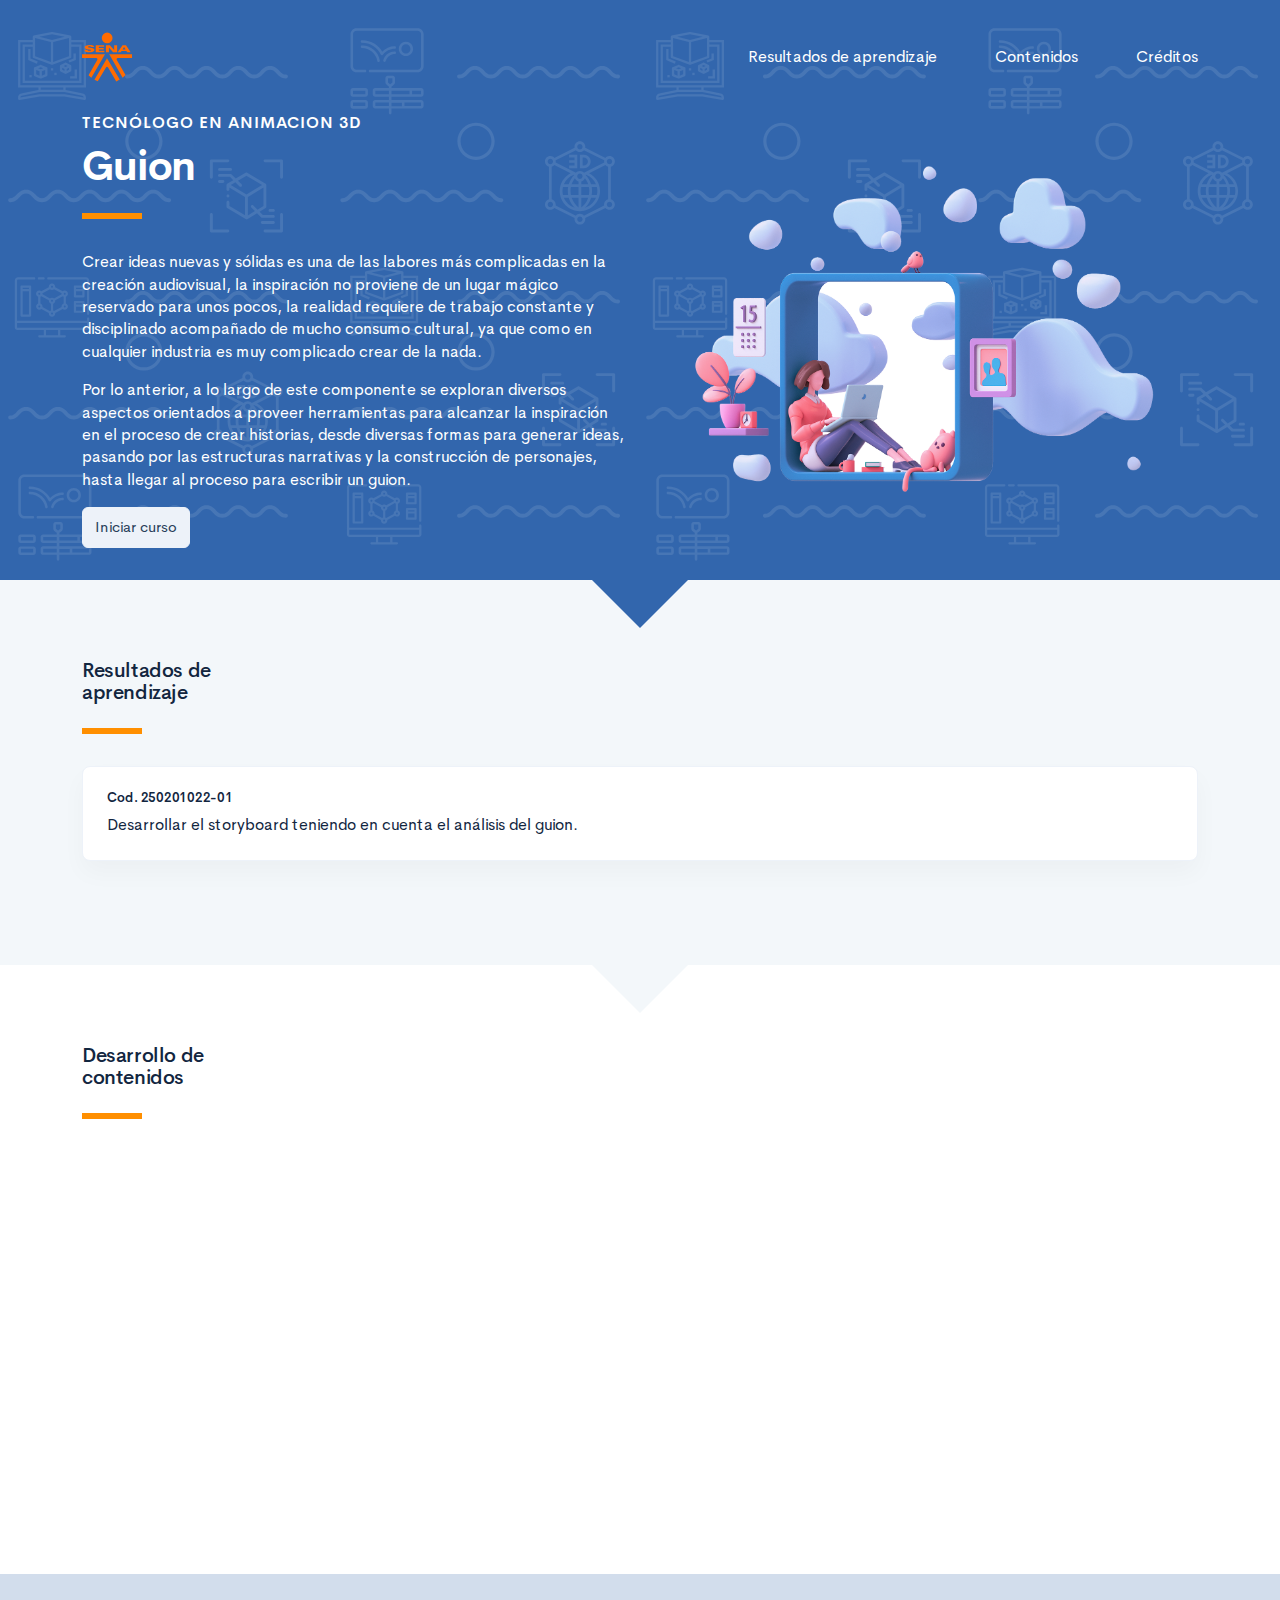
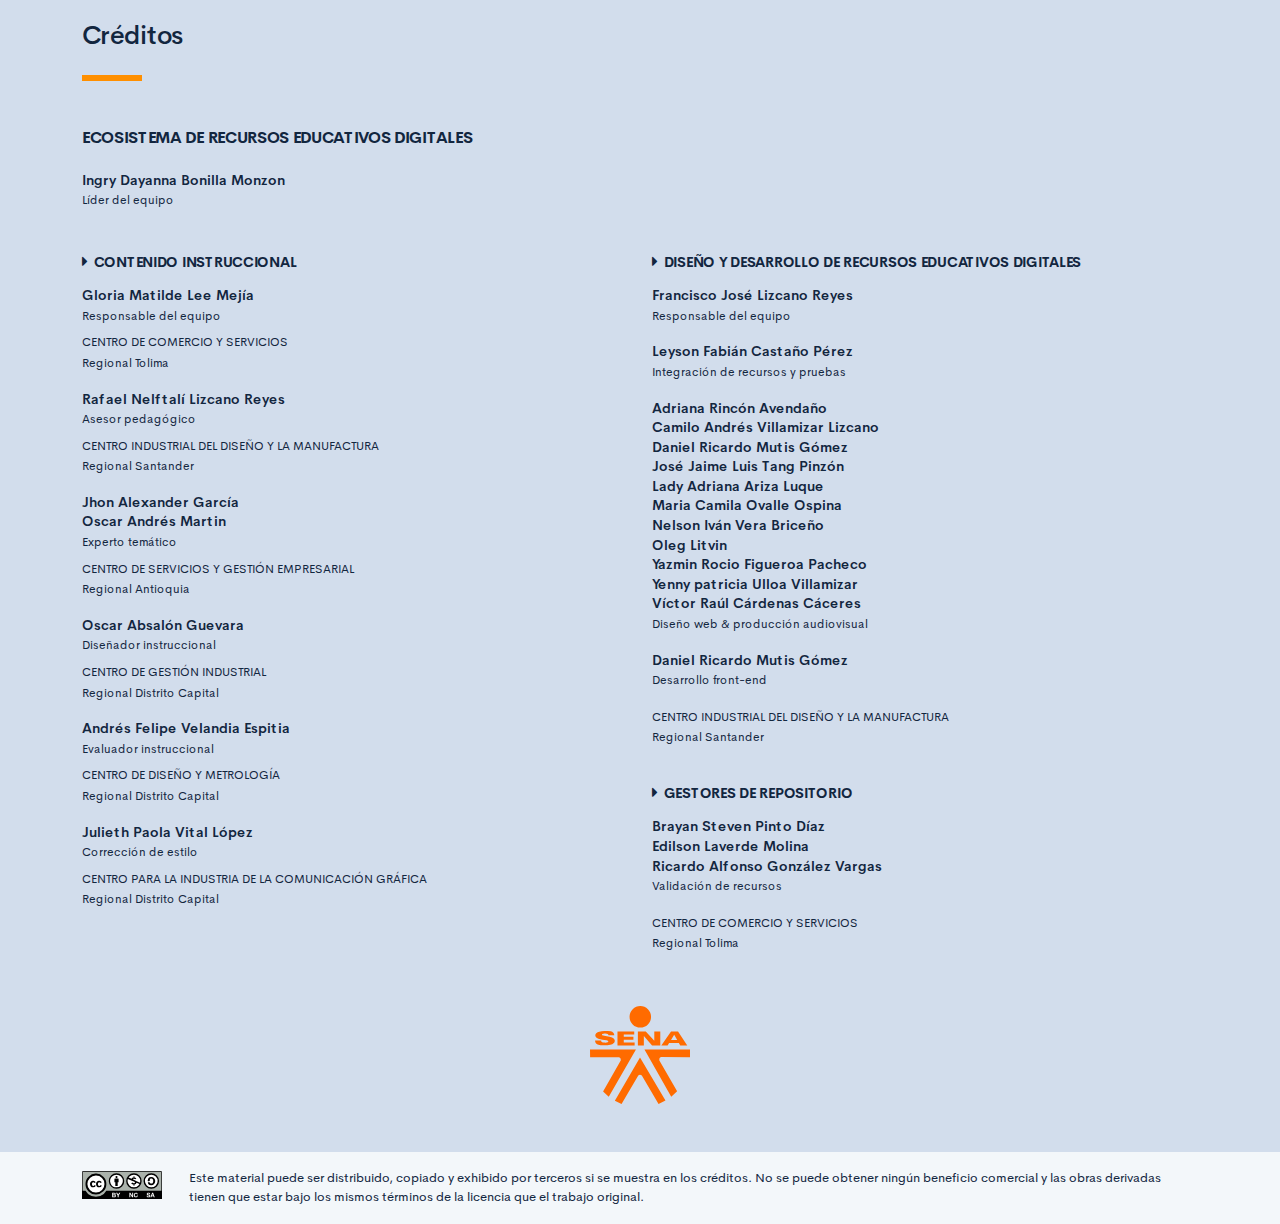
==== public/index.html @ d65a1744 "cargue inicial archivos" ====
<!DOCTYPE html>
<html lang="es">
    <head>
        <meta charset="UTF-8">
        <meta name="viewport" content="width=device-width, user-scalable=no, initial-scale=1.0, maximum-scale=1.0, minimum-scale=1.0">
        <title>Guion</title>
        <meta meta name="description" content="Equipo de Ecosistema de recursos educativos SENA encargado del desarrollo y rediseño de cursos virtuales de aprendizaje para el SENA.">
        <link rel="icon" type="image/svg+xml" href="assets/images/logos/senaLogo.svg">
        <link rel="stylesheet" href="assets/fonts/feather/feather.css">
        <link rel="stylesheet" href="assets/fonts/fontawesome/css/font-awesome.css">
        <link href="assets/css/fancybox.css" rel="stylesheet">
        <link href="assets/css/animate.css" rel="stylesheet">
        <link rel="stylesheet" href="assets/css/main.css">
    </head>
    <body class="theme-dark page-header-textura" id="page-home">
        <header class="curso-presentacion page-header" id="CursoPresentacion">
            <div class="page-textura">
                <div class="container">
                    <div class="curso-topbar justify-content-center justify-content-md-between"><a class="curso-topbar__logo"><svg xmlns="http://www.w3.org/2000/svg" width="168.273" height="164.177" viewBox="0 0 168.273 164.177">
                                <path id="SENA_LOGO" data-name="SENA LOGO" d="M85.349,1a18.09,18.09,0,1,0,18.09,18.09h0A18.1,18.1,0,0,0,85.349,1ZM25.617,42.983a33.722,33.722,0,0,0-9.386,1.024,11.156,11.156,0,0,0-5.12,2.56A5.346,5.346,0,0,0,10.086,52.2c.683,1.707,2.56,2.9,4.608,3.584,4.437,1.536,9.386,1.877,13.994,2.731a5.1,5.1,0,0,1,2.389,1.024,1.369,1.369,0,0,1-.683,2.048,9.146,9.146,0,0,1-5.291.683A8.354,8.354,0,0,1,20.5,61.244a1.962,1.962,0,0,1-.853-2.389H9.233A7.663,7.663,0,0,0,10.6,63.463a7.59,7.59,0,0,0,4.267,2.389A28.541,28.541,0,0,0,23.4,66.876,52.426,52.426,0,0,0,35,66.023a11.043,11.043,0,0,0,5.8-2.9,5.358,5.358,0,0,0-1.365-8.533,21.267,21.267,0,0,0-5.8-2.048c-3.072-.683-5.973-1.024-9.045-1.536a9.114,9.114,0,0,1-3.072-.853,1.226,1.226,0,0,1,0-2.219,9.369,9.369,0,0,1,4.437-.683,10.554,10.554,0,0,1,4.608.853A1.877,1.877,0,0,1,31.59,49.81h9.9a5.669,5.669,0,0,0-1.195-3.584A8.875,8.875,0,0,0,35.515,43.5c-3.584-.341-6.827-.512-9.9-.512Zm21.333.683V67.217H75.792V62.1H57.531V57.489H73.744V52.54H57.531V48.786H75.109v-5.12Zm47.615,0H81.253V67.217H91.322V51.346l13.824,15.872h13.824V43.666H108.9v15.7Zm42.495,0L120.676,67.217h10.581l2.56-4.267H150.2l2.389,4.267h11.776l-15.53-23.551ZM142.35,49.3l5.12,8.533h-10.41ZM.7,74.044l.171,12.8L49,86.673c2.389.512,3.925,2.048,3.413,5.8l-29.7,51.711,9.557,9.045L78.01,74.044Zm91.646,0L137.4,152.89l9.9-8.874L117.433,92.3c-.512-3.584.853-5.291,3.413-5.8l48.127.171V74.044ZM84.837,87.185,42.512,159.546l11.264,5.461,28.159-47.615a4.283,4.283,0,0,1,2.9-1.195,4.681,4.681,0,0,1,3.072,1.195l28.159,47.786,11.605-5.973Z" transform="translate(-0.7 -1)" fill="#FF6B00" />
                            </svg>
                        </a><a class="curso-topbar__menubar collapsed btn-menu-responsive d-none" data-toggle="collapse" href="#curso-topbar__nav" aria-expanded="false"><span></span><span></span><span></span></a>
                        <nav class="curso-topbar__nav collapse show d-none d-md-block" id="curso-topbar__nav">
                            <ul class="curso-topbar__list">
                                <li class="curso-topbar__item"><a class="curso-topbar__link" href="#ResultadosAprendizaje"><span class="text-white">Resultados de aprendizaje</span></a></li>
                                <li class="curso-topbar__item"><a class="curso-topbar__link" href="#IndiceTematico"><span class="text-white">Contenidos</span></a></li>
                                <li class="curso-topbar__item"><a class="curso-topbar__link" href="#Creditos"><span class="text-white">Créditos</span></a></li>
                            </ul>
                        </nav>
                    </div>
                    <!--include includes/page-home_header.pug                -->
                    <div class="curso-portada">
                        <div class="row align-items-center">
                            <div class="col-12 col-lg-6">
                                <h3 class="curso-subtitulo" id="curso-titulo-componente">Tecnólogo en animacion 3D </h3>
                                <h1 class="curso-titulo" id="curso-titulo-tema">Guion</h1>
                                <div class="brand-line-primary"></div>
                                <p class="curso-descripcion">Crear ideas nuevas y sólidas es una de las labores más complicadas en la creación audiovisual, la inspiración no proviene de un lugar mágico reservado para unos pocos, la realidad requiere de trabajo constante y disciplinado acompañado de mucho consumo cultural, ya que como en cualquier industria es muy complicado crear de la nada.</p>
                                <p class="curso-descripcion">Por lo anterior, a lo largo de este componente se exploran diversos aspectos orientados a proveer herramientas para alcanzar la inspiración en el proceso de crear historias, desde diversas formas para generar ideas, pasando por las estructuras narrativas y la construcción de personajes, hasta llegar al proceso para escribir un guion.</p><a class="curso-btn-iniciar btn btn-light" href="main.html"><span>Iniciar curso</span></a>
                            </div>
                            <div class="col-12 col-lg-6 text-center">
                                <div class="d-none d-lg-block"><img class="curso-imagen" src="assets/images/header/header_media.png" /></div>
                            </div>
                        </div>
                    </div>
                </div>
            </div>
        </header>
        <section class="curso-resultados section bg-base-light" id="ResultadosAprendizaje">
            <div class="container">
                <h2> Resultados de <br>aprendizaje</h2>
                <div class="brand-line-primary"></div>
                <div class="card resultado-item">
                    <div class="card-body">
                        <h5><strong>Cod. 250201022-01</strong></h5>
                        <p class="mb-0">Desarrollar el storyboard teniendo en cuenta el análisis del guion.</p>
                    </div>
                </div>
            </div>
        </section>
        <section class="curso-indice-tematico section" id="IndiceTematico">
            <div class="container">
                <h2>Desarrollo de <br>contenidos</h2>
                <div class="brand-line-primary"></div>
                <div class="row justify-content-center">
                    <div class="col-12 col-sm-10">
                        <div class="card wow flipInX" data-wow-delay=".4s">
                            <div class="card-body">
                                <ul class="list-group list-group-flush list my-n3 nav-temas">
                                    <li class="list-group-item nav-tema-item">
                                        <div class="row align-items-center">
                                            <div class="col-auto">
                                                <div class="avatar avatar-sm"><span class="nav-tema-item__icon avatar-title font-size-lg bg-secondary-soft rounded-circle text-primary font-weight-bold">1</span></div>
                                            </div>
                                            <div class="col ml-n2"><span class="nav-tema-item__titulo"> <a href="main.html#page/generacion_ideas/">Generación de ideas</a></span></div>
                                            <div class="col-auto"> <a class="btn btn-light nav-tema-item__btn" href="main.html#page/generacion_ideas/">Ver más</a></div>
                                        </div>
                                    </li>
                                    <li class="list-group-item nav-tema-item">
                                        <div class="row align-items-center">
                                            <div class="col-auto">
                                                <div class="avatar avatar-sm"><span class="nav-tema-item__icon avatar-title font-size-lg bg-secondary-soft rounded-circle text-primary font-weight-bold">2</span></div>
                                            </div>
                                            <div class="col ml-n2"><span class="nav-tema-item__titulo"> <a href="main.html#page/esquemas_narracion/">Esquemas de narración</a></span></div>
                                            <div class="col-auto"> <a class="btn btn-light nav-tema-item__btn" href="main.html#page/esquemas_narracion/">Ver más</a></div>
                                        </div>
                                    </li>
                                    <li class="list-group-item nav-tema-item">
                                        <div class="row align-items-center">
                                            <div class="col-auto">
                                                <div class="avatar avatar-sm"><span class="nav-tema-item__icon avatar-title font-size-lg bg-secondary-soft rounded-circle text-primary font-weight-bold">3</span></div>
                                            </div>
                                            <div class="col ml-n2"><span class="nav-tema-item__titulo"> <a href="main.html#page/creacion_personajes/">Creación y diseño de personajes</a></span></div>
                                            <div class="col-auto"> <a class="btn btn-light nav-tema-item__btn" href="main.html#page/creacion_personajes/">Ver más</a></div>
                                        </div>
                                    </li>
                                    <li class="list-group-item nav-tema-item">
                                        <div class="row align-items-center">
                                            <div class="col-auto">
                                                <div class="avatar avatar-sm"><span class="nav-tema-item__icon avatar-title font-size-lg bg-secondary-soft rounded-circle text-primary font-weight-bold">4</span></div>
                                            </div>
                                            <div class="col ml-n2"><span class="nav-tema-item__titulo"> <a href="main.html#page/guion/">Guion</a></span></div>
                                            <div class="col-auto"> <a class="btn btn-light nav-tema-item__btn" href="main.html#page/guion/">Ver más</a></div>
                                        </div>
                                    </li>
                                </ul>
                            </div>
                        </div>
                    </div>
                </div>
            </div>
        </section>
        <footer class="footer" id="Creditos">
            <div class="container">
                <h1>Créditos </h1>
                <div class="brand-line-primary"></div>
                <div class="row">
                    <div class="col-12 col-md-5">
                        <h3 class="footer-subtitulo mb-4">ECOSISTEMA DE RECURSOS EDUCATIVOS DIGITALES </h3>
                        <p class="footer-texto mb-2"><strong>Ingry Dayanna Bonilla Monzon </strong><br /> <span class="text-small">Líder del equipo</span></p>
                    </div>
                </div>
                <div class="row mt-5">
                    <div class="col-12 col-md-6">
                        <h4 class="footer-subtitulo-2 mt-0">
                            <div class="fa fa-caret-right mr-2"></div>Contenido Instruccional
                        </h4>
                        <p class="footer-texto mb-2"><strong>Gloria Matilde Lee Mejía </strong><br /> <span class="text-small">Responsable del equipo</span></p>
                        <p class="footer-texto"><span class="text-small text-uppercase">Centro de Comercio y Servicios</span><br /><span class="text-small">Regional Tolima</span></p>
                        <p class="footer-texto mb-2"><strong>Rafael Nelftalí Lizcano Reyes</strong><br /> <span class="text-small">Asesor pedagógico<br /></span></p>
                        <p class="footer-texto"><span class="text-small text-uppercase">CENTRO INDUSTRIAL DEL DISEÑO Y LA MANUFACTURA </span><br /><span class="text-small">Regional Santander </span></p>
                        <p class="footer-texto mb-2"><strong>Jhon Alexander García</strong><br />
                            <strong>Oscar Andrés Martin</strong><br /><span class="text-small">Experto temático<br /></span></p>
                        <p class="footer-texto"><span class="text-small text-uppercase">Centro de Servicios y Gestión Empresarial </span><br /><span class="text-small">Regional Antioquia</span></p>
                        <p class="footer-texto mb-2"><strong>Oscar Absalón Guevara</strong><br /> <span class="text-small">Diseñador instruccional<br /></span></p>
                        <p class="footer-texto"><span class="text-small text-uppercase">Centro de Gestión Industrial</span><br /><span class="text-small">Regional Distrito Capital</span></p>
                        <p class="footer-texto mb-2"><strong>Andrés Felipe Velandia Espitia</strong><br /> <span class="text-small">Evaluador instruccional<br /></span></p>
                        <p class="footer-texto"><span class="text-small text-uppercase">Centro de Diseño y Metrología</span><br /><span class="text-small">Regional Distrito Capital</span></p>
                        <p class="footer-texto mb-2"><strong>Julieth Paola Vital López</strong><br /> <span class="text-small">Corrección de estilo<br /></span></p>
                        <p class="footer-texto"><span class="text-small text-uppercase">Centro para la Industria de la Comunicación Gráfica</span><br /><span class="text-small">Regional Distrito Capital </span></p>
                    </div>
                    <div class="col-12 col-md-6">
                        <h4 class="footer-subtitulo-2 mt-0">
                            <div class="fa fa-caret-right mr-2"></div>Diseño y desarrollo de recursos educativos digitales
                        </h4>
                        <p class="footer-texto"><strong>Francisco José Lizcano Reyes </strong><br /> <span class="text-small">Responsable del equipo<br /></span></p>
                        <p class="footer-texto"><strong>Leyson Fabián Castaño Pérez</strong><br /> <span class="text-small">Integración de recursos y pruebas<br /></span></p>
                        <p class="footer-texto"> <strong>Adriana Rincón Avendaño</strong><br />
                            <strong>Camilo Andrés Villamizar Lizcano</strong><br />
                            <strong>Daniel Ricardo Mutis Gómez</strong><br>
                            <strong>José Jaime Luis Tang Pinzón</strong><br />
                            <strong>Lady Adriana Ariza Luque</strong><br />
                            <strong>Maria Camila Ovalle Ospina</strong><br />
                            <strong>Nelson Iván Vera Briceño</strong><br />
                            <strong>Oleg Litvin</strong><br />
                            <strong>Yazmin Rocio Figueroa Pacheco</strong><br />
                            <strong>Yenny patricia Ulloa Villamizar</strong><br />
                            <strong>Víctor Raúl Cárdenas Cáceres</strong><br /> <span class="text-small">Diseño web & producción audiovisual<br /></span></p>
                        <p class="footer-texto"><strong>Daniel Ricardo Mutis Gómez</strong><br /> <span class="text-small">Desarrollo front-end<br /></span></p>
                        <p class="footer-texto"><span class="text-small text-uppercase">CENTRO INDUSTRIAL DEL DISEÑO Y LA MANUFACTURA </span><br /><span class="text-small">Regional Santander</span></p>
                        <h4 class="footer-subtitulo-2 mt-5">
                            <div class="fa fa-caret-right mr-2"></div>Gestores de repositorio
                        </h4>
                        <p class="footer-texto"><strong>Brayan Steven Pinto Díaz</strong><br />
                            <strong>Edilson Laverde Molina</strong><br />
                            <strong>Ricardo Alfonso González Vargas</strong><br /> <span class="text-small">Validación de recursos<br /></span></p>
                        <p class="footer-texto"><span class="text-small text-uppercase">Centro de comercio y servicios </span><br /><span class="text-small">Regional Tolima</span></p>
                    </div>
                </div>
                <div class="row justify-content-center align-items-center mt-5"><img src="assets/images/logos/senaLogo.svg" style="max-width:100px" /></div>
            </div>
        </footer>
        <section id="cc">
            <div class="container">
                <div class="d-flex flex-column flex-sm-row"><span class="pr-3"><i class="icon cc"></i></span><span>Este material puede ser distribuido, copiado y exhibido por terceros si se muestra en los créditos. No se puede obtener ningún beneficio comercial y las obras derivadas tienen que estar bajo los mismos términos de la licencia que el trabajo original.</span></div>
            </div>
        </section>
        <script src="assets/js/vendor.js"></script>
        <script src="assets/js/global.js"> </script>
        <script src="assets/js/pages.js"></script>
    </body>
</html>
---- public/assets/fonts/feather/feather.css ----
@font-face {
  font-family: 'Feather';
  src:
    url('fonts/Feather.ttf?sdxovp') format('truetype'),
    url('fonts/Feather.woff?sdxovp') format('woff'),
    url('fonts/Feather.svg?sdxovp#Feather') format('svg');
  font-weight: normal;
  font-style: normal;
}

.fe {
  /* use !important to prevent issues with browser extensions that change fonts */
  font-family: 'Feather' !important;
  speak: none;
  font-style: normal;
  font-weight: normal;
  font-variant: normal;
  text-transform: none;
  line-height: 1;

  /* Better Font Rendering =========== */
  -webkit-font-smoothing: antialiased;
  -moz-osx-font-smoothing: grayscale;
}

.fe-activity:before {
  content: "\e900";
}
.fe-airplay:before {
  content: "\e901";
}
.fe-alert-circle:before {
  content: "\e902";
}
.fe-alert-octagon:before {
  content: "\e903";
}
.fe-alert-triangle:before {
  content: "\e904";
}
.fe-align-center:before {
  content: "\e905";
}
.fe-align-justify:before {
  content: "\e906";
}
.fe-align-left:before {
  content: "\e907";
}
.fe-align-right:before {
  content: "\e908";
}
.fe-anchor:before {
  content: "\e909";
}
.fe-aperture:before {
  content: "\e90a";
}
.fe-archive:before {
  content: "\e90b";
}
.fe-arrow-down:before {
  content: "\e90c";
}
.fe-arrow-down-circle:before {
  content: "\e90d";
}
.fe-arrow-down-left:before {
  content: "\e90e";
}
.fe-arrow-down-right:before {
  content: "\e90f";
}
.fe-arrow-left:before {
  content: "\e910";
}
.fe-arrow-left-circle:before {
  content: "\e911";
}
.fe-arrow-right:before {
  content: "\e912";
}
.fe-arrow-right-circle:before {
  content: "\e913";
}
.fe-arrow-up:before {
  content: "\e914";
}
.fe-arrow-up-circle:before {
  content: "\e915";
}
.fe-arrow-up-left:before {
  content: "\e916";
}
.fe-arrow-up-right:before {
  content: "\e917";
}
.fe-at-sign:before {
  content: "\e918";
}
.fe-award:before {
  content: "\e919";
}
.fe-bar-chart:before {
  content: "\e91a";
}
.fe-bar-chart-2:before {
  content: "\e91b";
}
.fe-battery:before {
  content: "\e91c";
}
.fe-battery-charging:before {
  content: "\e91d";
}
.fe-bell:before {
  content: "\e91e";
}
.fe-bell-off:before {
  content: "\e91f";
}
.fe-bluetooth:before {
  content: "\e920";
}
.fe-bold:before {
  content: "\e921";
}
.fe-book:before {
  content: "\e922";
}
.fe-book-open:before {
  content: "\e923";
}
.fe-bookmark:before {
  content: "\e924";
}
.fe-box:before {
  content: "\e925";
}
.fe-briefcase:before {
  content: "\e926";
}
.fe-calendar:before {
  content: "\e927";
}
.fe-camera:before {
  content: "\e928";
}
.fe-camera-off:before {
  content: "\e929";
}
.fe-cast:before {
  content: "\e92a";
}
.fe-check:before {
  content: "\e92b";
}
.fe-check-circle:before {
  content: "\e92c";
}
.fe-check-square:before {
  content: "\e92d";
}
.fe-chevron-down:before {
  content: "\e92e";
}
.fe-chevron-left:before {
  content: "\e92f";
}
.fe-chevron-right:before {
  content: "\e930";
}
.fe-chevron-up:before {
  content: "\e931";
}
.fe-chevrons-down:before {
  content: "\e932";
}
.fe-chevrons-left:before {
  content: "\e933";
}
.fe-chevrons-right:before {
  content: "\e934";
}
.fe-chevrons-up:before {
  content: "\e935";
}
.fe-chrome:before {
  content: "\e936";
}
.fe-circle:before {
  content: "\e937";
}
.fe-clipboard:before {
  content: "\e938";
}
.fe-clock:before {
  content: "\e939";
}
.fe-cloud:before {
  content: "\e93a";
}
.fe-cloud-drizzle:before {
  content: "\e93b";
}
.fe-cloud-lightning:before {
  content: "\e93c";
}
.fe-cloud-off:before {
  content: "\e93d";
}
.fe-cloud-rain:before {
  content: "\e93e";
}
.fe-cloud-snow:before {
  content: "\e93f";
}
.fe-code:before {
  content: "\e940";
}
.fe-codepen:before {
  content: "\e941";
}
.fe-command:before {
  content: "\e942";
}
.fe-compass:before {
  content: "\e943";
}
.fe-copy:before {
  content: "\e944";
}
.fe-corner-down-left:before {
  content: "\e945";
}
.fe-corner-down-right:before {
  content: "\e946";
}
.fe-corner-left-down:before {
  content: "\e947";
}
.fe-corner-left-up:before {
  content: "\e948";
}
.fe-corner-right-down:before {
  content: "\e949";
}
.fe-corner-right-up:before {
  content: "\e94a";
}
.fe-corner-up-left:before {
  content: "\e94b";
}
.fe-corner-up-right:before {
  content: "\e94c";
}
.fe-cpu:before {
  content: "\e94d";
}
.fe-credit-card:before {
  content: "\e94e";
}
.fe-crop:before {
  content: "\e94f";
}
.fe-crosshair:before {
  content: "\e950";
}
.fe-database:before {
  content: "\e951";
}
.fe-delete:before {
  content: "\e952";
}
.fe-disc:before {
  content: "\e953";
}
.fe-dollar-sign:before {
  content: "\e954";
}
.fe-download:before {
  content: "\e955";
}
.fe-download-cloud:before {
  content: "\e956";
}
.fe-droplet:before {
  content: "\e957";
}
.fe-edit:before {
  content: "\e958";
}
.fe-edit-2:before {
  content: "\e959";
}
.fe-edit-3:before {
  content: "\e95a";
}
.fe-external-link:before {
  content: "\e95b";
}
.fe-eye:before {
  content: "\e95c";
}
.fe-eye-off:before {
  content: "\e95d";
}
.fe-facebook:before {
  content: "\e95e";
}
.fe-fast-forward:before {
  content: "\e95f";
}
.fe-feather:before {
  content: "\e960";
}
.fe-file:before {
  content: "\e961";
}
.fe-file-minus:before {
  content: "\e962";
}
.fe-file-plus:before {
  content: "\e963";
}
.fe-file-text:before {
  content: "\e964";
}
.fe-film:before {
  content: "\e965";
}
.fe-filter:before {
  content: "\e966";
}
.fe-flag:before {
  content: "\e967";
}
.fe-folder:before {
  content: "\e968";
}
.fe-folder-minus:before {
  content: "\e969";
}
.fe-folder-plus:before {
  content: "\e96a";
}
.fe-gift:before {
  content: "\e96b";
}
.fe-git-branch:before {
  content: "\e96c";
}
.fe-git-commit:before {
  content: "\e96d";
}
.fe-git-merge:before {
  content: "\e96e";
}
.fe-git-pull-request:before {
  content: "\e96f";
}
.fe-github:before {
  content: "\e970";
}
.fe-gitlab:before {
  content: "\e971";
}
.fe-globe:before {
  content: "\e972";
}
.fe-grid:before {
  content: "\e973";
}
.fe-hard-drive:before {
  content: "\e974";
}
.fe-hash:before {
  content: "\e975";
}
.fe-headphones:before {
  content: "\e976";
}
.fe-heart:before {
  content: "\e977";
}
.fe-help-circle:before {
  content: "\e978";
}
.fe-home:before {
  content: "\e979";
}
.fe-image:before {
  content: "\e97a";
}
.fe-inbox:before {
  content: "\e97b";
}
.fe-info:before {
  content: "\e97c";
}
.fe-instagram:before {
  content: "\e97d";
}
.fe-italic:before {
  content: "\e97e";
}
.fe-layers:before {
  content: "\e97f";
}
.fe-layout:before {
  content: "\e980";
}
.fe-life-buoy:before {
  content: "\e981";
}
.fe-link:before {
  content: "\e982";
}
.fe-link-2:before {
  content: "\e983";
}
.fe-linkedin:before {
  content: "\e984";
}
.fe-list:before {
  content: "\e985";
}
.fe-loader:before {
  content: "\e986";
}
.fe-lock:before {
  content: "\e987";
}
.fe-log-in:before {
  content: "\e988";
}
.fe-log-out:before {
  content: "\e989";
}
.fe-mail:before {
  content: "\e98a";
}
.fe-map:before {
  content: "\e98b";
}
.fe-map-pin:before {
  content: "\e98c";
}
.fe-maximize:before {
  content: "\e98d";
}
.fe-maximize-2:before {
  content: "\e98e";
}
.fe-menu:before {
  content: "\e98f";
}
.fe-message-circle:before {
  content: "\e990";
}
.fe-message-square:before {
  content: "\e991";
}
.fe-mic:before {
  content: "\e992";
}
.fe-mic-off:before {
  content: "\e993";
}
.fe-minimize:before {
  content: "\e994";
}
.fe-minimize-2:before {
  content: "\e995";
}
.fe-minus:before {
  content: "\e996";
}
.fe-minus-circle:before {
  content: "\e997";
}
.fe-minus-square:before {
  content: "\e998";
}
.fe-monitor:before {
  content: "\e999";
}
.fe-moon:before {
  content: "\e99a";
}
.fe-more-horizontal:before {
  content: "\e99b";
}
.fe-more-vertical:before {
  content: "\e99c";
}
.fe-move:before {
  content: "\e99d";
}
.fe-music:before {
  content: "\e99e";
}
.fe-navigation:before {
  content: "\e99f";
}
.fe-navigation-2:before {
  content: "\e9a0";
}
.fe-octagon:before {
  content: "\e9a1";
}
.fe-package:before {
  content: "\e9a2";
}
.fe-paperclip:before {
  content: "\e9a3";
}
.fe-pause:before {
  content: "\e9a4";
}
.fe-pause-circle:before {
  content: "\e9a5";
}
.fe-percent:before {
  content: "\e9a6";
}
.fe-phone:before {
  content: "\e9a7";
}
.fe-phone-call:before {
  content: "\e9a8";
}
.fe-phone-forwarded:before {
  content: "\e9a9";
}
.fe-phone-incoming:before {
  content: "\e9aa";
}
.fe-phone-missed:before {
  content: "\e9ab";
}
.fe-phone-off:before {
  content: "\e9ac";
}
.fe-phone-outgoing:before {
  content: "\e9ad";
}
.fe-pie-chart:before {
  content: "\e9ae";
}
.fe-play:before {
  content: "\e9af";
}
.fe-play-circle:before {
  content: "\e9b0";
}
.fe-plus:before {
  content: "\e9b1";
}
.fe-plus-circle:before {
  content: "\e9b2";
}
.fe-plus-square:before {
  content: "\e9b3";
}
.fe-pocket:before {
  content: "\e9b4";
}
.fe-power:before {
  content: "\e9b5";
}
.fe-printer:before {
  content: "\e9b6";
}
.fe-radio:before {
  content: "\e9b7";
}
.fe-refresh-ccw:before {
  content: "\e9b8";
}
.fe-refresh-cw:before {
  content: "\e9b9";
}
.fe-repeat:before {
  content: "\e9ba";
}
.fe-rewind:before {
  content: "\e9bb";
}
.fe-rotate-ccw:before {
  content: "\e9bc";
}
.fe-rotate-cw:before {
  content: "\e9bd";
}
.fe-rss:before {
  content: "\e9be";
}
.fe-save:before {
  content: "\e9bf";
}
.fe-scissors:before {
  content: "\e9c0";
}
.fe-search:before {
  content: "\e9c1";
}
.fe-send:before {
  content: "\e9c2";
}
.fe-server:before {
  content: "\e9c3";
}
.fe-settings:before {
  content: "\e9c4";
}
.fe-share:before {
  content: "\e9c5";
}
.fe-share-2:before {
  content: "\e9c6";
}
.fe-shield:before {
  content: "\e9c7";
}
.fe-shield-off:before {
  content: "\e9c8";
}
.fe-shopping-bag:before {
  content: "\e9c9";
}
.fe-shopping-cart:before {
  content: "\e9ca";
}
.fe-shuffle:before {
  content: "\e9cb";
}
.fe-sidebar:before {
  content: "\e9cc";
}
.fe-skip-back:before {
  content: "\e9cd";
}
.fe-skip-forward:before {
  content: "\e9ce";
}
.fe-slack:before {
  content: "\e9cf";
}
.fe-slash:before {
  content: "\e9d0";
}
.fe-sliders:before {
  content: "\e9d1";
}
.fe-smartphone:before {
  content: "\e9d2";
}
.fe-speaker:before {
  content: "\e9d3";
}
.fe-square:before {
  content: "\e9d4";
}
.fe-star:before {
  content: "\e9d5";
}
.fe-stop-circle:before {
  content: "\e9d6";
}
.fe-sun:before {
  content: "\e9d7";
}
.fe-sunrise:before {
  content: "\e9d8";
}
.fe-sunset:before {
  content: "\e9d9";
}
.fe-tablet:before {
  content: "\e9da";
}
.fe-tag:before {
  content: "\e9db";
}
.fe-target:before {
  content: "\e9dc";
}
.fe-terminal:before {
  content: "\e9dd";
}
.fe-thermometer:before {
  content: "\e9de";
}
.fe-thumbs-down:before {
  content: "\e9df";
}
.fe-thumbs-up:before {
  content: "\e9e0";
}
.fe-toggle-left:before {
  content: "\e9e1";
}
.fe-toggle-right:before {
  content: "\e9e2";
}
.fe-trash:before {
  content: "\e9e3";
}
.fe-trash-2:before {
  content: "\e9e4";
}
.fe-trending-down:before {
  content: "\e9e5";
}
.fe-trending-up:before {
  content: "\e9e6";
}
.fe-triangle:before {
  content: "\e9e7";
}
.fe-truck:before {
  content: "\e9e8";
}
.fe-tv:before {
  content: "\e9e9";
}
.fe-twitter:before {
  content: "\e9ea";
}
.fe-type:before {
  content: "\e9eb";
}
.fe-umbrella:before {
  content: "\e9ec";
}
.fe-underline:before {
  content: "\e9ed";
}
.fe-unlock:before {
  content: "\e9ee";
}
.fe-upload:before {
  content: "\e9ef";
}
.fe-upload-cloud:before {
  content: "\e9f0";
}
.fe-user:before {
  content: "\e9f1";
}
.fe-user-check:before {
  content: "\e9f2";
}
.fe-user-minus:before {
  content: "\e9f3";
}
.fe-user-plus:before {
  content: "\e9f4";
}
.fe-user-x:before {
  content: "\e9f5";
}
.fe-users:before {
  content: "\e9f6";
}
.fe-video:before {
  content: "\e9f7";
}
.fe-video-off:before {
  content: "\e9f8";
}
.fe-voicemail:before {
  content: "\e9f9";
}
.fe-volume:before {
  content: "\e9fa";
}
.fe-volume-1:before {
  content: "\e9fb";
}
.fe-volume-2:before {
  content: "\e9fc";
}
.fe-volume-x:before {
  content: "\e9fd";
}
.fe-watch:before {
  content: "\e9fe";
}
.fe-wifi:before {
  content: "\e9ff";
}
.fe-wifi-off:before {
  content: "\ea00";
}
.fe-wind:before {
  content: "\ea01";
}
.fe-x:before {
  content: "\ea02";
}
.fe-x-circle:before {
  content: "\ea03";
}
.fe-x-square:before {
  content: "\ea04";
}
.fe-youtube:before {
  content: "\ea05";
}
.fe-zap:before {
  content: "\ea06";
}
.fe-zap-off:before {
  content: "\ea07";
}
.fe-zoom-in:before {
  content: "\ea08";
}
.fe-zoom-out:before {
  content: "\ea09";
}
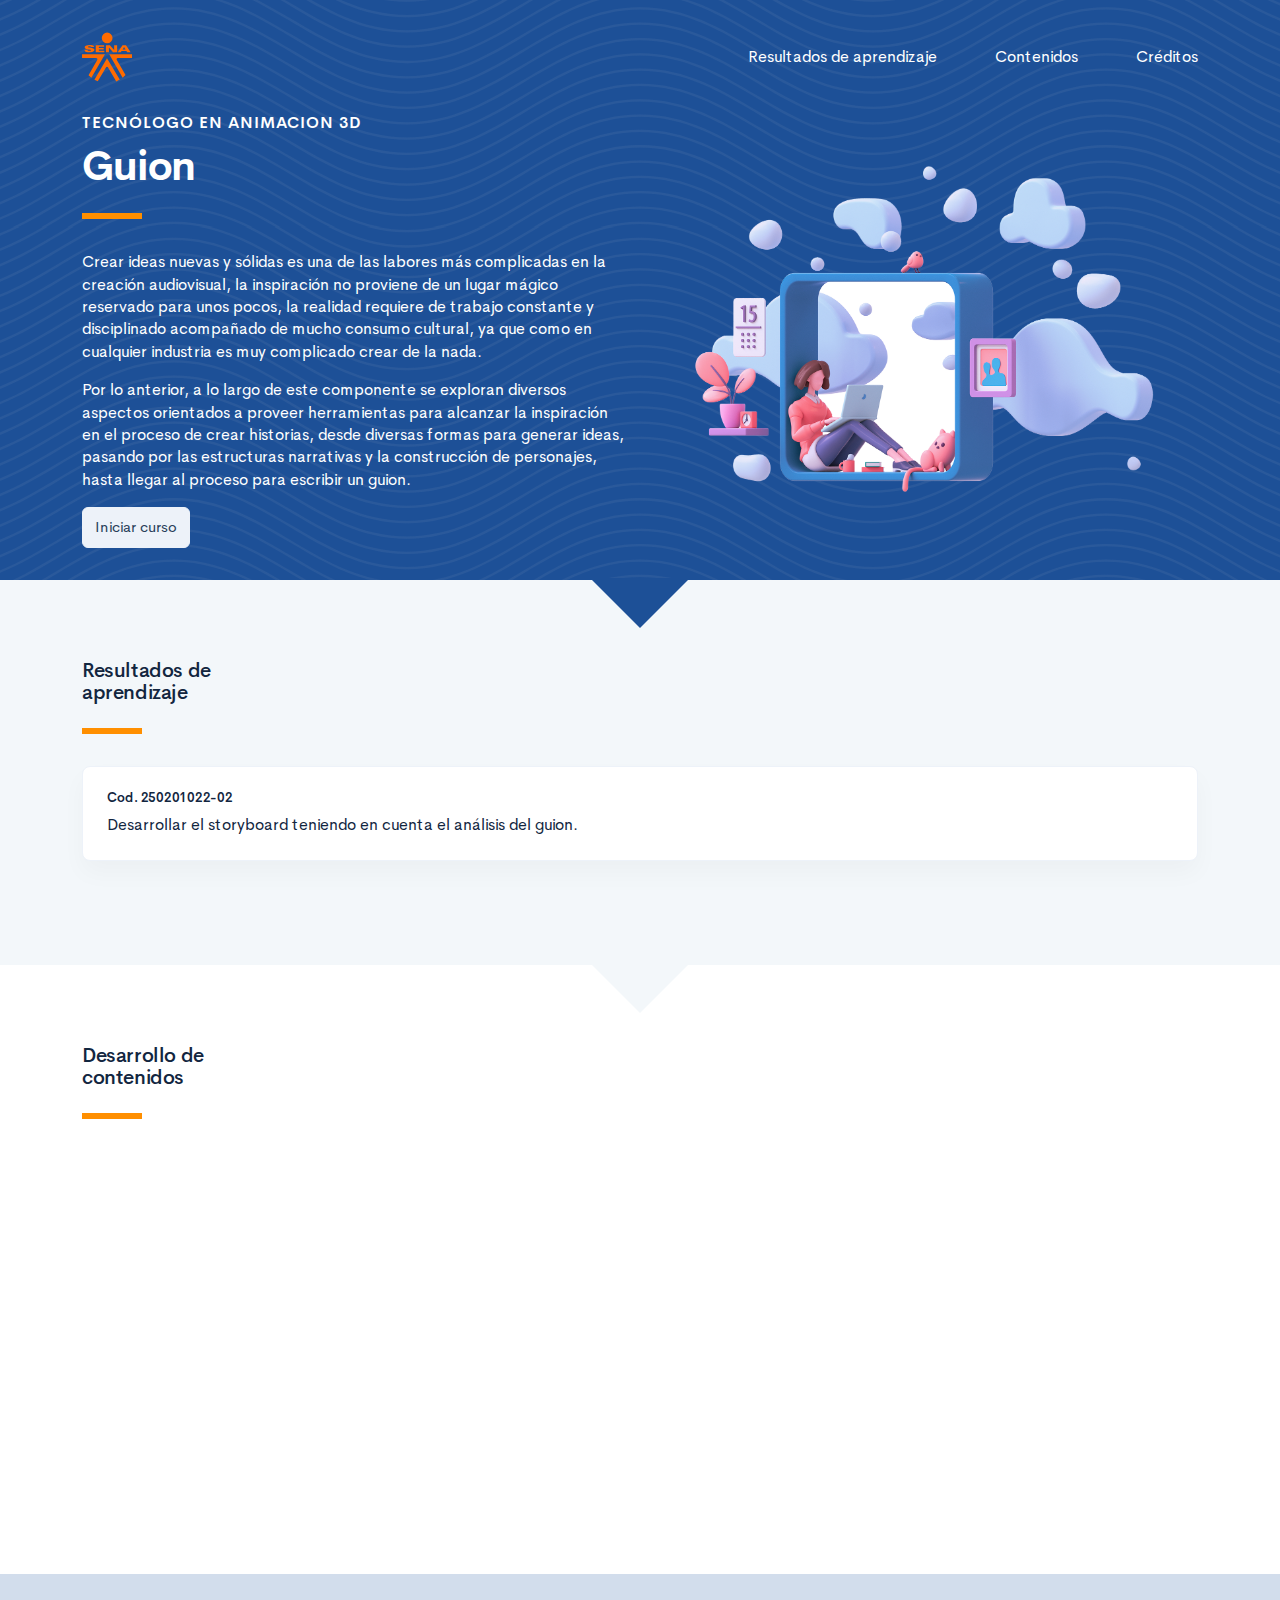
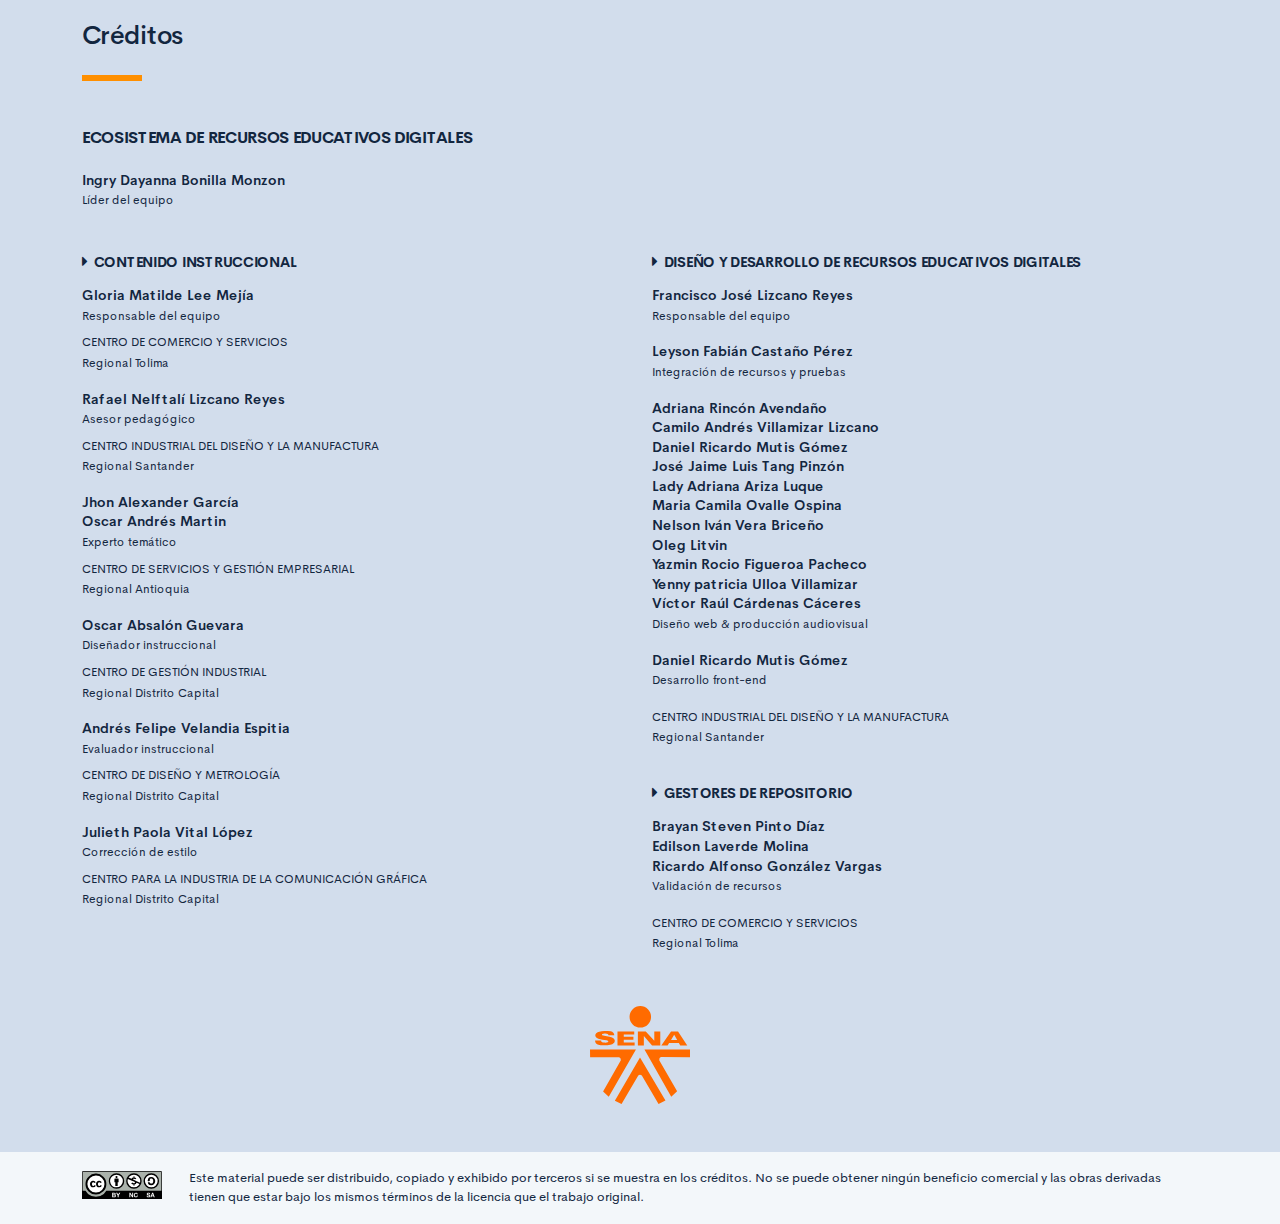
==== commit 6e16de84: "Actualización contenidos" ====
--- a/public/index.html
+++ b/public/index.html
@@ -52,7 +52,7 @@
                 <div class="brand-line-primary"></div>
                 <div class="card resultado-item">
                     <div class="card-body">
-                        <h5><strong>Cod. 250201022-01</strong></h5>
+                        <h5><strong>Cod. 250201022-02</strong></h5>
                         <p class="mb-0">Desarrollar el storyboard teniendo en cuenta el análisis del guion.</p>
                     </div>
                 </div>
--- a/public/assets/css/main.css
+++ b/public/assets/css/main.css
@@ -3,6 +3,6 @@
  * Copyright 2011-2019 The Bootstrap Authors
  * Copyright 2011-2019 Twitter, Inc.
  * Licensed under MIT (https://github.com/twbs/bootstrap/blob/master/LICENSE)
- */:root{--blue: #2C7BE5;--indigo: #727cf5;--purple: #6b5eae;--pink: #ff679b;--red: #E63757;--orange: #fd7e14;--yellow: #F6C343;--green: #00D97E;--teal: #02a8b5;--cyan: #39afd1;--white: #fff;--gray: #95AAC9;--gray-dark: #3B506C;--primary: #12263F;--secondary: #6E84A3;--success: #00A99A;--info: #39afd1;--warning: #ff8f00;--danger: #E63757;--light: #EDF2F9;--dark: #000;--white: #fff;--breakpoint-xs: 0;--breakpoint-sm: 576px;--breakpoint-md: 768px;--breakpoint-lg: 992px;--breakpoint-xl: 1200px;--font-family-sans-serif: "Cerebri Sans", sans-serif;--font-family-monospace: "Courier New", monospace}*,*::before,*::after{box-sizing:border-box}html{font-family:sans-serif;line-height:1.15;-webkit-text-size-adjust:100%;-webkit-tap-highlight-color:rgba(0,0,0,0)}article,aside,figcaption,figure,footer,header,hgroup,main,nav,section{display:block}body{margin:0;font-family:"Cerebri Sans",sans-serif;font-size:.9375rem;font-weight:400;line-height:1.5;color:#12263F;text-align:left;background-color:#F3F7FA}[tabindex="-1"]:focus:not(:focus-visible){outline:0 !important}hr{box-sizing:content-box;height:0;overflow:visible}h1,h2,h3,h4,h5,h6{margin-top:0;margin-bottom:1.125rem}p{margin-top:0;margin-bottom:1rem}abbr[title],abbr[data-original-title]{text-decoration:underline;text-decoration:underline dotted;cursor:help;border-bottom:0;text-decoration-skip-ink:none}address{margin-bottom:1rem;font-style:normal;line-height:inherit}ol,ul,dl{margin-top:0;margin-bottom:1rem}ol ol,ul ul,ol ul,ul ol{margin-bottom:0}dt{font-weight:600}dd{margin-bottom:.5rem;margin-left:0}blockquote{margin:0 0 1rem}b,strong{font-weight:bolder}small{font-size:80%}sub,sup{position:relative;font-size:75%;line-height:0;vertical-align:baseline}sub{bottom:-.25em}sup{top:-.5em}a{color:#2C7BE5;text-decoration:none;background-color:transparent}a:hover{color:#104082;text-decoration:none}a:not([href]){color:inherit;text-decoration:none}a:not([href]):hover{color:inherit;text-decoration:none}pre,code,kbd,samp{font-family:"Courier New",monospace;font-size:1em}pre{margin-top:0;margin-bottom:1rem;overflow:auto}figure{margin:0 0 1rem}img{vertical-align:middle;border-style:none}svg{overflow:hidden;vertical-align:middle}table{border-collapse:collapse}caption{padding-top:1rem;padding-bottom:1rem;color:#95AAC9;text-align:left;caption-side:bottom}th{text-align:inherit}label{display:inline-block;margin-bottom:.5rem}button{border-radius:0}button:focus{outline:1px dotted;outline:5px auto -webkit-focus-ring-color}input,button,select,optgroup,textarea{margin:0;font-family:inherit;font-size:inherit;line-height:inherit}button,input{overflow:visible}button,select{text-transform:none}select{word-wrap:normal}button,[type="button"],[type="reset"],[type="submit"]{-webkit-appearance:button}button:not(:disabled),[type="button"]:not(:disabled),[type="reset"]:not(:disabled),[type="submit"]:not(:disabled){cursor:pointer}button::-moz-focus-inner,[type="button"]::-moz-focus-inner,[type="reset"]::-moz-focus-inner,[type="submit"]::-moz-focus-inner{padding:0;border-style:none}input[type="radio"],input[type="checkbox"]{box-sizing:border-box;padding:0}input[type="date"],input[type="time"],input[type="datetime-local"],input[type="month"]{-webkit-appearance:listbox}textarea{overflow:auto;resize:vertical}fieldset{min-width:0;padding:0;margin:0;border:0}legend{display:block;width:100%;max-width:100%;padding:0;margin-bottom:.5rem;font-size:1.5rem;line-height:inherit;color:inherit;white-space:normal}progress{vertical-align:baseline}[type="number"]::-webkit-inner-spin-button,[type="number"]::-webkit-outer-spin-button{height:auto}[type="search"]{outline-offset:-2px;-webkit-appearance:none}[type="search"]::-webkit-search-decoration{-webkit-appearance:none}::-webkit-file-upload-button{font:inherit;-webkit-appearance:button}output{display:inline-block}summary{display:list-item;cursor:pointer}template{display:none}[hidden]{display:none !important}h1,h2,h3,h4,h5,h6,.h1,.h2,.h3,.h4,.h5,.h6{margin-bottom:1.125rem;font-weight:500;line-height:1.1}h1,.h1{font-size:1.625rem}h2,.h2{font-size:1.25rem}h3,.h3{font-size:1.0625rem}h4,.h4{font-size:.9375rem}h5,.h5{font-size:.8125rem}h6,.h6{font-size:.625rem}.lead{font-size:1.17188rem;font-weight:300}.display-1{font-size:4rem;font-weight:600;line-height:1.1}.display-2{font-size:3.25rem;font-weight:600;line-height:1.1}.display-3{font-size:2.625rem;font-weight:600;line-height:1.1}.display-4{font-size:2rem;font-weight:600;line-height:1.1}hr{margin-top:1rem;margin-bottom:1rem;border:0;border-top:1px solid #E3EBF6}small,.small{font-size:.8125rem;font-weight:400}mark,.mark{padding:.2em;background-color:#fcf8e3}.list-unstyled{padding-left:0;list-style:none}.list-inline{padding-left:0;list-style:none}.list-inline-item{display:inline-block}.list-inline-item:not(:last-child){margin-right:6px}.initialism{font-size:90%;text-transform:uppercase}.blockquote{margin-bottom:1.5rem;font-size:1.17188rem}.blockquote-footer{display:block;font-size:.8125rem;color:#95AAC9}.blockquote-footer::before{content:"\2014\00A0"}.img-fluid{max-width:100%;height:auto}.img-thumbnail{padding:.25rem;background-color:#F3F7FA;border:1px solid #E3EBF6;border-radius:.375rem;max-width:100%;height:auto}.figure{display:inline-block}.figure-img{margin-bottom:.75rem;line-height:1}.figure-caption{font-size:.8125rem;color:#95AAC9}code{font-size:87.5%;color:#2C7BE5;word-wrap:break-word}a>code{color:inherit}kbd{padding:.2rem .4rem;font-size:87.5%;color:#fff;background-color:#283E59;border-radius:.25rem}kbd kbd{padding:0;font-size:100%;font-weight:600}pre{display:block;font-size:87.5%;color:#283E59}pre code{font-size:inherit;color:inherit;word-break:normal}.pre-scrollable{max-height:340px;overflow-y:scroll}.container{width:100%;padding-right:12px;padding-left:12px;margin-right:auto;margin-left:auto}@media (min-width: 576px){.container{max-width:540px}}@media (min-width: 768px){.container{max-width:720px}}@media (min-width: 992px){.container{max-width:960px}}@media (min-width: 1200px){.container{max-width:1140px}}.container-fluid,.container-sm,.container-md,.container-lg,.container-xl{width:100%;padding-right:12px;padding-left:12px;margin-right:auto;margin-left:auto}@media (min-width: 576px){.container,.container-sm{max-width:540px}}@media (min-width: 768px){.container,.container-sm,.container-md{max-width:720px}}@media (min-width: 992px){.container,.container-sm,.container-md,.container-lg{max-width:960px}}@media (min-width: 1200px){.container,.container-sm,.container-md,.container-lg,.container-xl{max-width:1140px}}.row{display:flex;flex-wrap:wrap;margin-right:-12px;margin-left:-12px}.no-gutters{margin-right:0;margin-left:0}.no-gutters>.col,.no-gutters>[class*="col-"]{padding-right:0;padding-left:0}.col-1,.col-2,.col-3,.col-4,.col-5,.col-6,.col-7,.col-8,.col-9,.col-10,.col-11,.col-12,.col,.col-auto,.col-sm-1,.col-sm-2,.col-sm-3,.col-sm-4,.col-sm-5,.col-sm-6,.col-sm-7,.col-sm-8,.col-sm-9,.col-sm-10,.col-sm-11,.col-sm-12,.col-sm,.col-sm-auto,.col-md-1,.col-md-2,.col-md-3,.col-md-4,.col-md-5,.col-md-6,.col-md-7,.col-md-8,.col-md-9,.col-md-10,.col-md-11,.col-md-12,.col-md,.col-md-auto,.col-lg-1,.col-lg-2,.col-lg-3,.col-lg-4,.col-lg-5,.col-lg-6,.col-lg-7,.col-lg-8,.col-lg-9,.col-lg-10,.col-lg-11,.col-lg-12,.col-lg,.col-lg-auto,.col-xl-1,.col-xl-2,.col-xl-3,.col-xl-4,.col-xl-5,.col-xl-6,.col-xl-7,.col-xl-8,.col-xl-9,.col-xl-10,.col-xl-11,.col-xl-12,.col-xl,.col-xl-auto{position:relative;width:100%;padding-right:12px;padding-left:12px}.col{flex-basis:0;flex-grow:1;max-width:100%}.row-cols-1>*{flex:0 0 100%;max-width:100%}.row-cols-2>*{flex:0 0 50%;max-width:50%}.row-cols-3>*{flex:0 0 33.33333%;max-width:33.33333%}.row-cols-4>*{flex:0 0 25%;max-width:25%}.row-cols-5>*{flex:0 0 20%;max-width:20%}.row-cols-6>*{flex:0 0 16.66667%;max-width:16.66667%}.col-auto{flex:0 0 auto;width:auto;max-width:100%}.col-1{flex:0 0 8.33333%;max-width:8.33333%}.col-2{flex:0 0 16.66667%;max-width:16.66667%}.col-3{flex:0 0 25%;max-width:25%}.col-4{flex:0 0 33.33333%;max-width:33.33333%}.col-5{flex:0 0 41.66667%;max-width:41.66667%}.col-6{flex:0 0 50%;max-width:50%}.col-7{flex:0 0 58.33333%;max-width:58.33333%}.col-8{flex:0 0 66.66667%;max-width:66.66667%}.col-9{flex:0 0 75%;max-width:75%}.col-10{flex:0 0 83.33333%;max-width:83.33333%}.col-11{flex:0 0 91.66667%;max-width:91.66667%}.col-12{flex:0 0 100%;max-width:100%}.order-first{order:-1}.order-last{order:13}.order-0{order:0}.order-1{order:1}.order-2{order:2}.order-3{order:3}.order-4{order:4}.order-5{order:5}.order-6{order:6}.order-7{order:7}.order-8{order:8}.order-9{order:9}.order-10{order:10}.order-11{order:11}.order-12{order:12}.offset-1{margin-left:8.33333%}.offset-2{margin-left:16.66667%}.offset-3{margin-left:25%}.offset-4{margin-left:33.33333%}.offset-5{margin-left:41.66667%}.offset-6{margin-left:50%}.offset-7{margin-left:58.33333%}.offset-8{margin-left:66.66667%}.offset-9{margin-left:75%}.offset-10{margin-left:83.33333%}.offset-11{margin-left:91.66667%}@media (min-width: 576px){.col-sm{flex-basis:0;flex-grow:1;max-width:100%}.row-cols-sm-1>*{flex:0 0 100%;max-width:100%}.row-cols-sm-2>*{flex:0 0 50%;max-width:50%}.row-cols-sm-3>*{flex:0 0 33.33333%;max-width:33.33333%}.row-cols-sm-4>*{flex:0 0 25%;max-width:25%}.row-cols-sm-5>*{flex:0 0 20%;max-width:20%}.row-cols-sm-6>*{flex:0 0 16.66667%;max-width:16.66667%}.col-sm-auto{flex:0 0 auto;width:auto;max-width:100%}.col-sm-1{flex:0 0 8.33333%;max-width:8.33333%}.col-sm-2{flex:0 0 16.66667%;max-width:16.66667%}.col-sm-3{flex:0 0 25%;max-width:25%}.col-sm-4{flex:0 0 33.33333%;max-width:33.33333%}.col-sm-5{flex:0 0 41.66667%;max-width:41.66667%}.col-sm-6{flex:0 0 50%;max-width:50%}.col-sm-7{flex:0 0 58.33333%;max-width:58.33333%}.col-sm-8{flex:0 0 66.66667%;max-width:66.66667%}.col-sm-9{flex:0 0 75%;max-width:75%}.col-sm-10{flex:0 0 83.33333%;max-width:83.33333%}.col-sm-11{flex:0 0 91.66667%;max-width:91.66667%}.col-sm-12{flex:0 0 100%;max-width:100%}.order-sm-first{order:-1}.order-sm-last{order:13}.order-sm-0{order:0}.order-sm-1{order:1}.order-sm-2{order:2}.order-sm-3{order:3}.order-sm-4{order:4}.order-sm-5{order:5}.order-sm-6{order:6}.order-sm-7{order:7}.order-sm-8{order:8}.order-sm-9{order:9}.order-sm-10{order:10}.order-sm-11{order:11}.order-sm-12{order:12}.offset-sm-0{margin-left:0}.offset-sm-1{margin-left:8.33333%}.offset-sm-2{margin-left:16.66667%}.offset-sm-3{margin-left:25%}.offset-sm-4{margin-left:33.33333%}.offset-sm-5{margin-left:41.66667%}.offset-sm-6{margin-left:50%}.offset-sm-7{margin-left:58.33333%}.offset-sm-8{margin-left:66.66667%}.offset-sm-9{margin-left:75%}.offset-sm-10{margin-left:83.33333%}.offset-sm-11{margin-left:91.66667%}}@media (min-width: 768px){.col-md{flex-basis:0;flex-grow:1;max-width:100%}.row-cols-md-1>*{flex:0 0 100%;max-width:100%}.row-cols-md-2>*{flex:0 0 50%;max-width:50%}.row-cols-md-3>*{flex:0 0 33.33333%;max-width:33.33333%}.row-cols-md-4>*{flex:0 0 25%;max-width:25%}.row-cols-md-5>*{flex:0 0 20%;max-width:20%}.row-cols-md-6>*{flex:0 0 16.66667%;max-width:16.66667%}.col-md-auto{flex:0 0 auto;width:auto;max-width:100%}.col-md-1{flex:0 0 8.33333%;max-width:8.33333%}.col-md-2{flex:0 0 16.66667%;max-width:16.66667%}.col-md-3{flex:0 0 25%;max-width:25%}.col-md-4{flex:0 0 33.33333%;max-width:33.33333%}.col-md-5{flex:0 0 41.66667%;max-width:41.66667%}.col-md-6{flex:0 0 50%;max-width:50%}.col-md-7{flex:0 0 58.33333%;max-width:58.33333%}.col-md-8{flex:0 0 66.66667%;max-width:66.66667%}.col-md-9{flex:0 0 75%;max-width:75%}.col-md-10{flex:0 0 83.33333%;max-width:83.33333%}.col-md-11{flex:0 0 91.66667%;max-width:91.66667%}.col-md-12{flex:0 0 100%;max-width:100%}.order-md-first{order:-1}.order-md-last{order:13}.order-md-0{order:0}.order-md-1{order:1}.order-md-2{order:2}.order-md-3{order:3}.order-md-4{order:4}.order-md-5{order:5}.order-md-6{order:6}.order-md-7{order:7}.order-md-8{order:8}.order-md-9{order:9}.order-md-10{order:10}.order-md-11{order:11}.order-md-12{order:12}.offset-md-0{margin-left:0}.offset-md-1{margin-left:8.33333%}.offset-md-2{margin-left:16.66667%}.offset-md-3{margin-left:25%}.offset-md-4{margin-left:33.33333%}.offset-md-5{margin-left:41.66667%}.offset-md-6{margin-left:50%}.offset-md-7{margin-left:58.33333%}.offset-md-8{margin-left:66.66667%}.offset-md-9{margin-left:75%}.offset-md-10{margin-left:83.33333%}.offset-md-11{margin-left:91.66667%}}@media (min-width: 992px){.col-lg{flex-basis:0;flex-grow:1;max-width:100%}.row-cols-lg-1>*{flex:0 0 100%;max-width:100%}.row-cols-lg-2>*{flex:0 0 50%;max-width:50%}.row-cols-lg-3>*{flex:0 0 33.33333%;max-width:33.33333%}.row-cols-lg-4>*{flex:0 0 25%;max-width:25%}.row-cols-lg-5>*{flex:0 0 20%;max-width:20%}.row-cols-lg-6>*{flex:0 0 16.66667%;max-width:16.66667%}.col-lg-auto{flex:0 0 auto;width:auto;max-width:100%}.col-lg-1{flex:0 0 8.33333%;max-width:8.33333%}.col-lg-2{flex:0 0 16.66667%;max-width:16.66667%}.col-lg-3{flex:0 0 25%;max-width:25%}.col-lg-4{flex:0 0 33.33333%;max-width:33.33333%}.col-lg-5{flex:0 0 41.66667%;max-width:41.66667%}.col-lg-6{flex:0 0 50%;max-width:50%}.col-lg-7{flex:0 0 58.33333%;max-width:58.33333%}.col-lg-8{flex:0 0 66.66667%;max-width:66.66667%}.col-lg-9{flex:0 0 75%;max-width:75%}.col-lg-10{flex:0 0 83.33333%;max-width:83.33333%}.col-lg-11{flex:0 0 91.66667%;max-width:91.66667%}.col-lg-12{flex:0 0 100%;max-width:100%}.order-lg-first{order:-1}.order-lg-last{order:13}.order-lg-0{order:0}.order-lg-1{order:1}.order-lg-2{order:2}.order-lg-3{order:3}.order-lg-4{order:4}.order-lg-5{order:5}.order-lg-6{order:6}.order-lg-7{order:7}.order-lg-8{order:8}.order-lg-9{order:9}.order-lg-10{order:10}.order-lg-11{order:11}.order-lg-12{order:12}.offset-lg-0{margin-left:0}.offset-lg-1{margin-left:8.33333%}.offset-lg-2{margin-left:16.66667%}.offset-lg-3{margin-left:25%}.offset-lg-4{margin-left:33.33333%}.offset-lg-5{margin-left:41.66667%}.offset-lg-6{margin-left:50%}.offset-lg-7{margin-left:58.33333%}.offset-lg-8{margin-left:66.66667%}.offset-lg-9{margin-left:75%}.offset-lg-10{margin-left:83.33333%}.offset-lg-11{margin-left:91.66667%}}@media (min-width: 1200px){.col-xl{flex-basis:0;flex-grow:1;max-width:100%}.row-cols-xl-1>*{flex:0 0 100%;max-width:100%}.row-cols-xl-2>*{flex:0 0 50%;max-width:50%}.row-cols-xl-3>*{flex:0 0 33.33333%;max-width:33.33333%}.row-cols-xl-4>*{flex:0 0 25%;max-width:25%}.row-cols-xl-5>*{flex:0 0 20%;max-width:20%}.row-cols-xl-6>*{flex:0 0 16.66667%;max-width:16.66667%}.col-xl-auto{flex:0 0 auto;width:auto;max-width:100%}.col-xl-1{flex:0 0 8.33333%;max-width:8.33333%}.col-xl-2{flex:0 0 16.66667%;max-width:16.66667%}.col-xl-3{flex:0 0 25%;max-width:25%}.col-xl-4{flex:0 0 33.33333%;max-width:33.33333%}.col-xl-5{flex:0 0 41.66667%;max-width:41.66667%}.col-xl-6{flex:0 0 50%;max-width:50%}.col-xl-7{flex:0 0 58.33333%;max-width:58.33333%}.col-xl-8{flex:0 0 66.66667%;max-width:66.66667%}.col-xl-9{flex:0 0 75%;max-width:75%}.col-xl-10{flex:0 0 83.33333%;max-width:83.33333%}.col-xl-11{flex:0 0 91.66667%;max-width:91.66667%}.col-xl-12{flex:0 0 100%;max-width:100%}.order-xl-first{order:-1}.order-xl-last{order:13}.order-xl-0{order:0}.order-xl-1{order:1}.order-xl-2{order:2}.order-xl-3{order:3}.order-xl-4{order:4}.order-xl-5{order:5}.order-xl-6{order:6}.order-xl-7{order:7}.order-xl-8{order:8}.order-xl-9{order:9}.order-xl-10{order:10}.order-xl-11{order:11}.order-xl-12{order:12}.offset-xl-0{margin-left:0}.offset-xl-1{margin-left:8.33333%}.offset-xl-2{margin-left:16.66667%}.offset-xl-3{margin-left:25%}.offset-xl-4{margin-left:33.33333%}.offset-xl-5{margin-left:41.66667%}.offset-xl-6{margin-left:50%}.offset-xl-7{margin-left:58.33333%}.offset-xl-8{margin-left:66.66667%}.offset-xl-9{margin-left:75%}.offset-xl-10{margin-left:83.33333%}.offset-xl-11{margin-left:91.66667%}}.table{width:100%;margin-bottom:1.5rem;color:#12263F}.table th,.table td{padding:1rem;vertical-align:top;border-top:1px solid #EDF2F9}.table thead th{vertical-align:bottom;border-bottom:2px solid #EDF2F9}.table tbody+tbody{border-top:2px solid #EDF2F9}.table-sm th,.table-sm td{padding:1rem}.table-bordered{border:1px solid #EDF2F9}.table-bordered th,.table-bordered td{border:1px solid #EDF2F9}.table-bordered thead th,.table-bordered thead td{border-bottom-width:2px}.table-borderless th,.table-borderless td,.table-borderless thead th,.table-borderless tbody+tbody{border:0}.table-striped tbody tr:nth-of-type(even){background-color:#F9FBFD}.table-hover tbody tr:hover{color:#12263F;background-color:#F9FBFD}.table-primary,.table-primary>th,.table-primary>td{background-color:#bdc2c9}.table-primary th,.table-primary td,.table-primary thead th,.table-primary tbody+tbody{border-color:#848e9b}.table-hover .table-primary:hover{background-color:#afb5be}.table-hover .table-primary:hover>td,.table-hover .table-primary:hover>th{background-color:#afb5be}.table-secondary,.table-secondary>th,.table-secondary>td{background-color:#d6dde5}.table-secondary th,.table-secondary td,.table-secondary thead th,.table-secondary tbody+tbody{border-color:#b4bfcf}.table-hover .table-secondary:hover{background-color:#c6d0db}.table-hover .table-secondary:hover>td,.table-hover .table-secondary:hover>th{background-color:#c6d0db}.table-success,.table-success>th,.table-success>td{background-color:#b8e7e3}.table-success th,.table-success td,.table-success thead th,.table-success tbody+tbody{border-color:#7ad2ca}.table-hover .table-success:hover{background-color:#a5e1db}.table-hover .table-success:hover>td,.table-hover .table-success:hover>th{background-color:#a5e1db}.table-info,.table-info>th,.table-info>td{background-color:#c8e9f2}.table-info th,.table-info td,.table-info thead th,.table-info tbody+tbody{border-color:#98d5e7}.table-hover .table-info:hover{background-color:#b3e1ed}.table-hover .table-info:hover>td,.table-hover .table-info:hover>th{background-color:#b3e1ed}.table-warning,.table-warning>th,.table-warning>td{background-color:#ffe0b8}.table-warning th,.table-warning td,.table-warning thead th,.table-warning tbody+tbody{border-color:#ffc57a}.table-hover .table-warning:hover{background-color:#ffd59f}.table-hover .table-warning:hover>td,.table-hover .table-warning:hover>th{background-color:#ffd59f}.table-danger,.table-danger>th,.table-danger>td{background-color:#f8c7d0}.table-danger th,.table-danger td,.table-danger thead th,.table-danger tbody+tbody{border-color:#f297a8}.table-hover .table-danger:hover{background-color:#f5b0bd}.table-hover .table-danger:hover>td,.table-hover .table-danger:hover>th{background-color:#f5b0bd}.table-light,.table-light>th,.table-light>td{background-color:#fafbfd}.table-light th,.table-light td,.table-light thead th,.table-light tbody+tbody{border-color:#f6f8fc}.table-hover .table-light:hover{background-color:#e8ecf6}.table-hover .table-light:hover>td,.table-hover .table-light:hover>th{background-color:#e8ecf6}.table-dark,.table-dark>th,.table-dark>td{background-color:#b8b8b8}.table-dark th,.table-dark td,.table-dark thead th,.table-dark tbody+tbody{border-color:#7a7a7a}.table-hover .table-dark:hover{background-color:#ababab}.table-hover .table-dark:hover>td,.table-hover .table-dark:hover>th{background-color:#ababab}.table-white,.table-white>th,.table-white>td{background-color:#fff}.table-white th,.table-white td,.table-white thead th,.table-white tbody+tbody{border-color:#fff}.table-hover .table-white:hover{background-color:#f2f2f2}.table-hover .table-white:hover>td,.table-hover .table-white:hover>th{background-color:#f2f2f2}.table-active,.table-active>th,.table-active>td{background-color:#F9FBFD}.table-hover .table-active:hover{background-color:#e6eef7}.table-hover .table-active:hover>td,.table-hover .table-active:hover>th{background-color:#e6eef7}.table .thead-dark th{color:#fff;background-color:#3B506C;border-color:#496285}.table .thead-light th{color:#95AAC9;background-color:#F9FBFD;border-color:#EDF2F9}.table-dark{color:#fff;background-color:#3B506C}.table-dark th,.table-dark td,.table-dark thead th{border-color:#496285}.table-dark.table-bordered{border:0}.table-dark.table-striped tbody tr:nth-of-type(even){background-color:rgba(255,255,255,0.05)}.table-dark.table-hover tbody tr:hover{color:#fff;background-color:rgba(255,255,255,0.075)}@media (max-width: 575.98px){.table-responsive-sm{display:block;width:100%;overflow-x:auto;-webkit-overflow-scrolling:touch}.table-responsive-sm>.table-bordered{border:0}}@media (max-width: 767.98px){.table-responsive-md{display:block;width:100%;overflow-x:auto;-webkit-overflow-scrolling:touch}.table-responsive-md>.table-bordered{border:0}}@media (max-width: 991.98px){.table-responsive-lg{display:block;width:100%;overflow-x:auto;-webkit-overflow-scrolling:touch}.table-responsive-lg>.table-bordered{border:0}}@media (max-width: 1199.98px){.table-responsive-xl{display:block;width:100%;overflow-x:auto;-webkit-overflow-scrolling:touch}.table-responsive-xl>.table-bordered{border:0}}.table-responsive{display:block;width:100%;overflow-x:auto;-webkit-overflow-scrolling:touch}.table-responsive>.table-bordered{border:0}.form-control{display:block;width:100%;height:calc(1.5em + 1rem + 2px);padding:.5rem .75rem;font-size:.9375rem;font-weight:400;line-height:1.5;color:#12263F;background-color:#fff;background-clip:padding-box;border:1px solid #D2DDEC;border-radius:.375rem;transition:border-color 0.15s ease-in-out,box-shadow 0.15s ease-in-out}@media (prefers-reduced-motion: reduce){.form-control{transition:none}}.form-control::-ms-expand{background-color:transparent;border:0}.form-control:-moz-focusring{color:transparent;text-shadow:0 0 0 #12263F}.form-control:focus{color:#12263F;background-color:#fff;border-color:#12263F;outline:0;box-shadow:rgba(0,0,0,0)}.form-control::placeholder{color:#B1C2D9;opacity:1}.form-control:disabled,.form-control[readonly]{background-color:#fff;opacity:1}select.form-control:focus::-ms-value{color:#12263F;background-color:#fff}.form-control-file,.form-control-range{display:block;width:100%}.col-form-label{padding-top:calc(.5rem + 1px);padding-bottom:calc(.5rem + 1px);margin-bottom:0;font-size:inherit;line-height:1.5}.col-form-label-lg{padding-top:calc(.75rem + 1px);padding-bottom:calc(.75rem + 1px);font-size:.9375rem;line-height:1.5}.col-form-label-sm{padding-top:calc(.125rem + 1px);padding-bottom:calc(.125rem + 1px);font-size:.8125rem;line-height:1.75}.form-control-plaintext{display:block;width:100%;padding:.5rem 0;margin-bottom:0;font-size:.9375rem;line-height:1.5;color:#12263F;background-color:transparent;border:solid transparent;border-width:1px 0}.form-control-plaintext.form-control-sm,.form-control-plaintext.form-control-lg{padding-right:0;padding-left:0}.form-control-sm{height:calc(1.75em + .25rem + 2px);padding:.125rem .5rem;font-size:.8125rem;line-height:1.75;border-radius:.25rem}.form-control-lg{height:calc(1.5em + 1.5rem + 2px);padding:.75rem 1.25rem;font-size:.9375rem;line-height:1.5;border-radius:.5rem}select.form-control[size],select.form-control[multiple]{height:auto}textarea.form-control{height:auto}.form-group{margin-bottom:1.375rem}.form-text{display:block;margin-top:.25rem}.form-row{display:flex;flex-wrap:wrap;margin-right:-5px;margin-left:-5px}.form-row>.col,.form-row>[class*="col-"]{padding-right:5px;padding-left:5px}.form-check{position:relative;display:block;padding-left:1.25rem}.form-check-input{position:absolute;margin-top:.3rem;margin-left:-1.25rem}.form-check-input[disabled] ~ .form-check-label,.form-check-input:disabled ~ .form-check-label{color:#95AAC9}.form-check-label{margin-bottom:0}.form-check-inline{display:inline-flex;align-items:center;padding-left:0;margin-right:.75rem}.form-check-inline .form-check-input{position:static;margin-top:0;margin-right:.3125rem;margin-left:0}.valid-feedback{display:none;width:100%;margin-top:.25rem;font-size:.8125rem;color:#00A99A}.valid-tooltip{position:absolute;top:100%;z-index:5;display:none;max-width:100%;padding:.25rem .5rem;margin-top:.1rem;font-size:.8125rem;line-height:1.5;color:#fff;background-color:#00a99a;border-radius:.375rem}.was-validated :valid ~ .valid-feedback,.was-validated :valid ~ .valid-tooltip,.is-valid ~ .valid-feedback,.is-valid ~ .valid-tooltip{display:block}.was-validated .form-control:valid,.form-control.is-valid{border-color:#00A99A}.was-validated .form-control:valid:focus,.form-control.is-valid:focus{border-color:#00A99A;box-shadow:0 0 0 .15rem rgba(0,169,154,0.25)}.was-validated .custom-select:valid,.custom-select.is-valid{border-color:#00A99A}.was-validated .custom-select:valid:focus,.custom-select.is-valid:focus{border-color:#00A99A;box-shadow:0 0 0 .15rem rgba(0,169,154,0.25)}.was-validated .form-check-input:valid ~ .form-check-label,.form-check-input.is-valid ~ .form-check-label{color:#00A99A}.was-validated .form-check-input:valid ~ .valid-feedback,.was-validated .form-check-input:valid ~ .valid-tooltip,.form-check-input.is-valid ~ .valid-feedback,.form-check-input.is-valid ~ .valid-tooltip{display:block}.was-validated .custom-control-input:valid ~ .custom-control-label,.custom-control-input.is-valid ~ .custom-control-label{color:#00A99A}.was-validated .custom-control-input:valid ~ .custom-control-label::before,.custom-control-input.is-valid ~ .custom-control-label::before{border-color:#00A99A}.was-validated .custom-control-input:valid:checked ~ .custom-control-label::before,.custom-control-input.is-valid:checked ~ .custom-control-label::before{border-color:#00dcc8;background-color:#00dcc8}.was-validated .custom-control-input:valid:focus ~ .custom-control-label::before,.custom-control-input.is-valid:focus ~ .custom-control-label::before{box-shadow:0 0 0 .15rem rgba(0,169,154,0.25)}.was-validated .custom-control-input:valid:focus:not(:checked) ~ .custom-control-label::before,.custom-control-input.is-valid:focus:not(:checked) ~ .custom-control-label::before{border-color:#00A99A}.was-validated .custom-file-input:valid ~ .custom-file-label,.custom-file-input.is-valid ~ .custom-file-label{border-color:#00A99A}.was-validated .custom-file-input:valid:focus ~ .custom-file-label,.custom-file-input.is-valid:focus ~ .custom-file-label{border-color:#00A99A;box-shadow:0 0 0 .15rem rgba(0,169,154,0.25)}.invalid-feedback{display:none;width:100%;margin-top:.25rem;font-size:.8125rem;color:#E63757}.invalid-tooltip{position:absolute;top:100%;z-index:5;display:none;max-width:100%;padding:.25rem .5rem;margin-top:.1rem;font-size:.8125rem;line-height:1.5;color:#fff;background-color:#e63757;border-radius:.375rem}.was-validated :invalid ~ .invalid-feedback,.was-validated :invalid ~ .invalid-tooltip,.is-invalid ~ .invalid-feedback,.is-invalid ~ .invalid-tooltip{display:block}.was-validated .form-control:invalid,.form-control.is-invalid{border-color:#E63757}.was-validated .form-control:invalid:focus,.form-control.is-invalid:focus{border-color:#E63757;box-shadow:0 0 0 .15rem rgba(230,55,87,0.25)}.was-validated .custom-select:invalid,.custom-select.is-invalid{border-color:#E63757}.was-validated .custom-select:invalid:focus,.custom-select.is-invalid:focus{border-color:#E63757;box-shadow:0 0 0 .15rem rgba(230,55,87,0.25)}.was-validated .form-check-input:invalid ~ .form-check-label,.form-check-input.is-invalid ~ .form-check-label{color:#E63757}.was-validated .form-check-input:invalid ~ .invalid-feedback,.was-validated .form-check-input:invalid ~ .invalid-tooltip,.form-check-input.is-invalid ~ .invalid-feedback,.form-check-input.is-invalid ~ .invalid-tooltip{display:block}.was-validated .custom-control-input:invalid ~ .custom-control-label,.custom-control-input.is-invalid ~ .custom-control-label{color:#E63757}.was-validated .custom-control-input:invalid ~ .custom-control-label::before,.custom-control-input.is-invalid ~ .custom-control-label::before{border-color:#E63757}.was-validated .custom-control-input:invalid:checked ~ .custom-control-label::before,.custom-control-input.is-invalid:checked ~ .custom-control-label::before{border-color:#ec647d;background-color:#ec647d}.was-validated .custom-control-input:invalid:focus ~ .custom-control-label::before,.custom-control-input.is-invalid:focus ~ .custom-control-label::before{box-shadow:0 0 0 .15rem rgba(230,55,87,0.25)}.was-validated .custom-control-input:invalid:focus:not(:checked) ~ .custom-control-label::before,.custom-control-input.is-invalid:focus:not(:checked) ~ .custom-control-label::before{border-color:#E63757}.was-validated .custom-file-input:invalid ~ .custom-file-label,.custom-file-input.is-invalid ~ .custom-file-label{border-color:#E63757}.was-validated .custom-file-input:invalid:focus ~ .custom-file-label,.custom-file-input.is-invalid:focus ~ .custom-file-label{border-color:#E63757;box-shadow:0 0 0 .15rem rgba(230,55,87,0.25)}.form-inline{display:flex;flex-flow:row wrap;align-items:center}.form-inline .form-check{width:100%}@media (min-width: 576px){.form-inline label{display:flex;align-items:center;justify-content:center;margin-bottom:0}.form-inline .form-group{display:flex;flex:0 0 auto;flex-flow:row wrap;align-items:center;margin-bottom:0}.form-inline .form-control{display:inline-block;width:auto;vertical-align:middle}.form-inline .form-control-plaintext{display:inline-block}.form-inline .input-group,.form-inline .custom-select{width:auto}.form-inline .form-check{display:flex;align-items:center;justify-content:center;width:auto;padding-left:0}.form-inline .form-check-input{position:relative;flex-shrink:0;margin-top:0;margin-right:.25rem;margin-left:0}.form-inline .custom-control{align-items:center;justify-content:center}.form-inline .custom-control-label{margin-bottom:0}}.btn{display:inline-block;font-weight:400;color:#12263F;text-align:center;vertical-align:middle;cursor:pointer;user-select:none;background-color:transparent;border:1px solid transparent;padding:.5rem .75rem;font-size:.9375rem;line-height:1.5;border-radius:.375rem;transition:color 0.15s ease-in-out,background-color 0.15s ease-in-out,border-color 0.15s ease-in-out,box-shadow 0.15s ease-in-out}@media (prefers-reduced-motion: reduce){.btn{transition:none}}.btn:hover{color:#12263F;text-decoration:none}.btn:focus,.btn.focus{outline:0;box-shadow:0 0 0 .15rem rgba(18,38,63,0.25)}.btn.disabled,.btn:disabled{opacity:.65}a.btn.disabled,fieldset:disabled a.btn{pointer-events:none}.btn-primary{color:#fff;background-color:#12263F;border-color:#12263F}.btn-primary:hover{color:#fff;background-color:#0a1421;border-color:#070e17}.btn-primary:focus,.btn-primary.focus{color:#fff;background-color:#0a1421;border-color:#070e17;box-shadow:0 0 0 .15rem rgba(54,71,92,0.5)}.btn-primary.disabled,.btn-primary:disabled{color:#fff;background-color:#12263F;border-color:#12263F}.btn-primary:not(:disabled):not(.disabled):active,.btn-primary:not(:disabled):not(.disabled).active,.show>.btn-primary.dropdown-toggle{color:#fff;background-color:#070e17;border-color:#04080d}.btn-primary:not(:disabled):not(.disabled):active:focus,.btn-primary:not(:disabled):not(.disabled).active:focus,.show>.btn-primary.dropdown-toggle:focus{box-shadow:0 0 0 .15rem rgba(54,71,92,0.5)}.btn-secondary{color:#fff;background-color:#6E84A3;border-color:#6E84A3}.btn-secondary:hover{color:#fff;background-color:#5b7190;border-color:#566b88}.btn-secondary:focus,.btn-secondary.focus{color:#fff;background-color:#5b7190;border-color:#566b88;box-shadow:0 0 0 .15rem rgba(132,150,177,0.5)}.btn-secondary.disabled,.btn-secondary:disabled{color:#fff;background-color:#6E84A3;border-color:#6E84A3}.btn-secondary:not(:disabled):not(.disabled):active,.btn-secondary:not(:disabled):not(.disabled).active,.show>.btn-secondary.dropdown-toggle{color:#fff;background-color:#566b88;border-color:#516580}.btn-secondary:not(:disabled):not(.disabled):active:focus,.btn-secondary:not(:disabled):not(.disabled).active:focus,.show>.btn-secondary.dropdown-toggle:focus{box-shadow:0 0 0 .15rem rgba(132,150,177,0.5)}.btn-success{color:#fff;background-color:#00A99A;border-color:#00A99A}.btn-success:hover{color:#fff;background-color:#008377;border-color:#00766c}.btn-success:focus,.btn-success.focus{color:#fff;background-color:#008377;border-color:#00766c;box-shadow:0 0 0 .15rem rgba(38,182,169,0.5)}.btn-success.disabled,.btn-success:disabled{color:#fff;background-color:#00A99A;border-color:#00A99A}.btn-success:not(:disabled):not(.disabled):active,.btn-success:not(:disabled):not(.disabled).active,.show>.btn-success.dropdown-toggle{color:#fff;background-color:#00766c;border-color:#006960}.btn-success:not(:disabled):not(.disabled):active:focus,.btn-success:not(:disabled):not(.disabled).active:focus,.show>.btn-success.dropdown-toggle:focus{box-shadow:0 0 0 .15rem rgba(38,182,169,0.5)}.btn-info{color:#fff;background-color:#39afd1;border-color:#39afd1}.btn-info:hover{color:#fff;background-color:#2b99b9;border-color:#2991ae}.btn-info:focus,.btn-info.focus{color:#fff;background-color:#2b99b9;border-color:#2991ae;box-shadow:0 0 0 .15rem rgba(87,187,216,0.5)}.btn-info.disabled,.btn-info:disabled{color:#fff;background-color:#39afd1;border-color:#39afd1}.btn-info:not(:disabled):not(.disabled):active,.btn-info:not(:disabled):not(.disabled).active,.show>.btn-info.dropdown-toggle{color:#fff;background-color:#2991ae;border-color:#2688a4}.btn-info:not(:disabled):not(.disabled):active:focus,.btn-info:not(:disabled):not(.disabled).active:focus,.show>.btn-info.dropdown-toggle:focus{box-shadow:0 0 0 .15rem rgba(87,187,216,0.5)}.btn-warning{color:#283E59;background-color:#ff8f00;border-color:#ff8f00}.btn-warning:hover{color:#fff;background-color:#d97a00;border-color:#cc7200}.btn-warning:focus,.btn-warning.focus{color:#fff;background-color:#d97a00;border-color:#cc7200;box-shadow:0 0 0 .15rem rgba(223,131,13,0.5)}.btn-warning.disabled,.btn-warning:disabled{color:#283E59;background-color:#ff8f00;border-color:#ff8f00}.btn-warning:not(:disabled):not(.disabled):active,.btn-warning:not(:disabled):not(.disabled).active,.show>.btn-warning.dropdown-toggle{color:#fff;background-color:#cc7200;border-color:#bf6b00}.btn-warning:not(:disabled):not(.disabled):active:focus,.btn-warning:not(:disabled):not(.disabled).active:focus,.show>.btn-warning.dropdown-toggle:focus{box-shadow:0 0 0 .15rem rgba(223,131,13,0.5)}.btn-danger{color:#fff;background-color:#E63757;border-color:#E63757}.btn-danger:hover{color:#fff;background-color:#db1b3f;border-color:#d01a3b}.btn-danger:focus,.btn-danger.focus{color:#fff;background-color:#db1b3f;border-color:#d01a3b;box-shadow:0 0 0 .15rem rgba(234,85,112,0.5)}.btn-danger.disabled,.btn-danger:disabled{color:#fff;background-color:#E63757;border-color:#E63757}.btn-danger:not(:disabled):not(.disabled):active,.btn-danger:not(:disabled):not(.disabled).active,.show>.btn-danger.dropdown-toggle{color:#fff;background-color:#d01a3b;border-color:#c51938}.btn-danger:not(:disabled):not(.disabled):active:focus,.btn-danger:not(:disabled):not(.disabled).active:focus,.show>.btn-danger.dropdown-toggle:focus{box-shadow:0 0 0 .15rem rgba(234,85,112,0.5)}.btn-light{color:#283E59;background-color:#EDF2F9;border-color:#EDF2F9}.btn-light:hover{color:#283E59;background-color:#d0ddef;border-color:#c7d6ec}.btn-light:focus,.btn-light.focus{color:#283E59;background-color:#d0ddef;border-color:#c7d6ec;box-shadow:0 0 0 .15rem rgba(207,215,225,0.5)}.btn-light.disabled,.btn-light:disabled{color:#283E59;background-color:#EDF2F9;border-color:#EDF2F9}.btn-light:not(:disabled):not(.disabled):active,.btn-light:not(:disabled):not(.disabled).active,.show>.btn-light.dropdown-toggle{color:#283E59;background-color:#c7d6ec;border-color:#bdcfe9}.btn-light:not(:disabled):not(.disabled):active:focus,.btn-light:not(:disabled):not(.disabled).active:focus,.show>.btn-light.dropdown-toggle:focus{box-shadow:0 0 0 .15rem rgba(207,215,225,0.5)}.btn-dark{color:#fff;background-color:#000;border-color:#000}.btn-dark:hover{color:#fff;background-color:#000;border-color:#000}.btn-dark:focus,.btn-dark.focus{color:#fff;background-color:#000;border-color:#000;box-shadow:0 0 0 .15rem rgba(38,38,38,0.5)}.btn-dark.disabled,.btn-dark:disabled{color:#fff;background-color:#000;border-color:#000}.btn-dark:not(:disabled):not(.disabled):active,.btn-dark:not(:disabled):not(.disabled).active,.show>.btn-dark.dropdown-toggle{color:#fff;background-color:#000;border-color:#000}.btn-dark:not(:disabled):not(.disabled):active:focus,.btn-dark:not(:disabled):not(.disabled).active:focus,.show>.btn-dark.dropdown-toggle:focus{box-shadow:0 0 0 .15rem rgba(38,38,38,0.5)}.btn-white{color:#283E59;background-color:#fff;border-color:#fff}.btn-white:hover{color:#283E59;background-color:#ececec;border-color:#e6e6e6}.btn-white:focus,.btn-white.focus{color:#283E59;background-color:#ececec;border-color:#e6e6e6;box-shadow:0 0 0 .15rem rgba(223,226,230,0.5)}.btn-white.disabled,.btn-white:disabled{color:#283E59;background-color:#fff;border-color:#fff}.btn-white:not(:disabled):not(.disabled):active,.btn-white:not(:disabled):not(.disabled).active,.show>.btn-white.dropdown-toggle{color:#283E59;background-color:#e6e6e6;border-color:#dfdfdf}.btn-white:not(:disabled):not(.disabled):active:focus,.btn-white:not(:disabled):not(.disabled).active:focus,.show>.btn-white.dropdown-toggle:focus{box-shadow:0 0 0 .15rem rgba(223,226,230,0.5)}.btn-outline-primary{color:#12263F;border-color:#12263F}.btn-outline-primary:hover{color:#fff;background-color:#12263F;border-color:#12263F}.btn-outline-primary:focus,.btn-outline-primary.focus{box-shadow:0 0 0 .15rem rgba(18,38,63,0.5)}.btn-outline-primary.disabled,.btn-outline-primary:disabled{color:#12263F;background-color:transparent}.btn-outline-primary:not(:disabled):not(.disabled):active,.btn-outline-primary:not(:disabled):not(.disabled).active,.show>.btn-outline-primary.dropdown-toggle{color:#fff;background-color:#12263F;border-color:#12263F}.btn-outline-primary:not(:disabled):not(.disabled):active:focus,.btn-outline-primary:not(:disabled):not(.disabled).active:focus,.show>.btn-outline-primary.dropdown-toggle:focus{box-shadow:0 0 0 .15rem rgba(18,38,63,0.5)}.btn-outline-secondary{color:#6E84A3;border-color:#6E84A3}.btn-outline-secondary:hover{color:#fff;background-color:#6E84A3;border-color:#6E84A3}.btn-outline-secondary:focus,.btn-outline-secondary.focus{box-shadow:0 0 0 .15rem rgba(110,132,163,0.5)}.btn-outline-secondary.disabled,.btn-outline-secondary:disabled{color:#6E84A3;background-color:transparent}.btn-outline-secondary:not(:disabled):not(.disabled):active,.btn-outline-secondary:not(:disabled):not(.disabled).active,.show>.btn-outline-secondary.dropdown-toggle{color:#fff;background-color:#6E84A3;border-color:#6E84A3}.btn-outline-secondary:not(:disabled):not(.disabled):active:focus,.btn-outline-secondary:not(:disabled):not(.disabled).active:focus,.show>.btn-outline-secondary.dropdown-toggle:focus{box-shadow:0 0 0 .15rem rgba(110,132,163,0.5)}.btn-outline-success{color:#00A99A;border-color:#00A99A}.btn-outline-success:hover{color:#fff;background-color:#00A99A;border-color:#00A99A}.btn-outline-success:focus,.btn-outline-success.focus{box-shadow:0 0 0 .15rem rgba(0,169,154,0.5)}.btn-outline-success.disabled,.btn-outline-success:disabled{color:#00A99A;background-color:transparent}.btn-outline-success:not(:disabled):not(.disabled):active,.btn-outline-success:not(:disabled):not(.disabled).active,.show>.btn-outline-success.dropdown-toggle{color:#fff;background-color:#00A99A;border-color:#00A99A}.btn-outline-success:not(:disabled):not(.disabled):active:focus,.btn-outline-success:not(:disabled):not(.disabled).active:focus,.show>.btn-outline-success.dropdown-toggle:focus{box-shadow:0 0 0 .15rem rgba(0,169,154,0.5)}.btn-outline-info{color:#39afd1;border-color:#39afd1}.btn-outline-info:hover{color:#fff;background-color:#39afd1;border-color:#39afd1}.btn-outline-info:focus,.btn-outline-info.focus{box-shadow:0 0 0 .15rem rgba(57,175,209,0.5)}.btn-outline-info.disabled,.btn-outline-info:disabled{color:#39afd1;background-color:transparent}.btn-outline-info:not(:disabled):not(.disabled):active,.btn-outline-info:not(:disabled):not(.disabled).active,.show>.btn-outline-info.dropdown-toggle{color:#fff;background-color:#39afd1;border-color:#39afd1}.btn-outline-info:not(:disabled):not(.disabled):active:focus,.btn-outline-info:not(:disabled):not(.disabled).active:focus,.show>.btn-outline-info.dropdown-toggle:focus{box-shadow:0 0 0 .15rem rgba(57,175,209,0.5)}.btn-outline-warning{color:#ff8f00;border-color:#ff8f00}.btn-outline-warning:hover{color:#283E59;background-color:#ff8f00;border-color:#ff8f00}.btn-outline-warning:focus,.btn-outline-warning.focus{box-shadow:0 0 0 .15rem rgba(255,143,0,0.5)}.btn-outline-warning.disabled,.btn-outline-warning:disabled{color:#ff8f00;background-color:transparent}.btn-outline-warning:not(:disabled):not(.disabled):active,.btn-outline-warning:not(:disabled):not(.disabled).active,.show>.btn-outline-warning.dropdown-toggle{color:#283E59;background-color:#ff8f00;border-color:#ff8f00}.btn-outline-warning:not(:disabled):not(.disabled):active:focus,.btn-outline-warning:not(:disabled):not(.disabled).active:focus,.show>.btn-outline-warning.dropdown-toggle:focus{box-shadow:0 0 0 .15rem rgba(255,143,0,0.5)}.btn-outline-danger{color:#E63757;border-color:#E63757}.btn-outline-danger:hover{color:#fff;background-color:#E63757;border-color:#E63757}.btn-outline-danger:focus,.btn-outline-danger.focus{box-shadow:0 0 0 .15rem rgba(230,55,87,0.5)}.btn-outline-danger.disabled,.btn-outline-danger:disabled{color:#E63757;background-color:transparent}.btn-outline-danger:not(:disabled):not(.disabled):active,.btn-outline-danger:not(:disabled):not(.disabled).active,.show>.btn-outline-danger.dropdown-toggle{color:#fff;background-color:#E63757;border-color:#E63757}.btn-outline-danger:not(:disabled):not(.disabled):active:focus,.btn-outline-danger:not(:disabled):not(.disabled).active:focus,.show>.btn-outline-danger.dropdown-toggle:focus{box-shadow:0 0 0 .15rem rgba(230,55,87,0.5)}.btn-outline-light{color:#EDF2F9;border-color:#EDF2F9}.btn-outline-light:hover{color:#283E59;background-color:#EDF2F9;border-color:#EDF2F9}.btn-outline-light:focus,.btn-outline-light.focus{box-shadow:0 0 0 .15rem rgba(237,242,249,0.5)}.btn-outline-light.disabled,.btn-outline-light:disabled{color:#EDF2F9;background-color:transparent}.btn-outline-light:not(:disabled):not(.disabled):active,.btn-outline-light:not(:disabled):not(.disabled).active,.show>.btn-outline-light.dropdown-toggle{color:#283E59;background-color:#EDF2F9;border-color:#EDF2F9}.btn-outline-light:not(:disabled):not(.disabled):active:focus,.btn-outline-light:not(:disabled):not(.disabled).active:focus,.show>.btn-outline-light.dropdown-toggle:focus{box-shadow:0 0 0 .15rem rgba(237,242,249,0.5)}.btn-outline-dark{color:#000;border-color:#000}.btn-outline-dark:hover{color:#fff;background-color:#000;border-color:#000}.btn-outline-dark:focus,.btn-outline-dark.focus{box-shadow:0 0 0 .15rem rgba(0,0,0,0.5)}.btn-outline-dark.disabled,.btn-outline-dark:disabled{color:#000;background-color:transparent}.btn-outline-dark:not(:disabled):not(.disabled):active,.btn-outline-dark:not(:disabled):not(.disabled).active,.show>.btn-outline-dark.dropdown-toggle{color:#fff;background-color:#000;border-color:#000}.btn-outline-dark:not(:disabled):not(.disabled):active:focus,.btn-outline-dark:not(:disabled):not(.disabled).active:focus,.show>.btn-outline-dark.dropdown-toggle:focus{box-shadow:0 0 0 .15rem rgba(0,0,0,0.5)}.btn-outline-white{color:#fff;border-color:#fff}.btn-outline-white:hover{color:#283E59;background-color:#fff;border-color:#fff}.btn-outline-white:focus,.btn-outline-white.focus{box-shadow:0 0 0 .15rem rgba(255,255,255,0.5)}.btn-outline-white.disabled,.btn-outline-white:disabled{color:#fff;background-color:transparent}.btn-outline-white:not(:disabled):not(.disabled):active,.btn-outline-white:not(:disabled):not(.disabled).active,.show>.btn-outline-white.dropdown-toggle{color:#283E59;background-color:#fff;border-color:#fff}.btn-outline-white:not(:disabled):not(.disabled):active:focus,.btn-outline-white:not(:disabled):not(.disabled).active:focus,.show>.btn-outline-white.dropdown-toggle:focus{box-shadow:0 0 0 .15rem rgba(255,255,255,0.5)}.btn-link{font-weight:400;color:#2C7BE5;text-decoration:none}.btn-link:hover{color:#104082;text-decoration:none}.btn-link:focus,.btn-link.focus{text-decoration:none;box-shadow:none}.btn-link:disabled,.btn-link.disabled{color:#B1C2D9;pointer-events:none}.btn-lg,.btn-group-lg>.btn{padding:.75rem 1.25rem;font-size:.9375rem;line-height:1.5;border-radius:.5rem}.btn-sm,.btn-group-sm>.btn{padding:.125rem .5rem;font-size:.8125rem;line-height:1.75;border-radius:.25rem}.btn-block{display:block;width:100%}.btn-block+.btn-block{margin-top:.5rem}input[type="submit"].btn-block,input[type="reset"].btn-block,input[type="button"].btn-block{width:100%}.fade{transition:opacity 0.15s linear}@media (prefers-reduced-motion: reduce){.fade{transition:none}}.fade:not(.show){opacity:0}.collapse:not(.show){display:none}.collapsing{position:relative;height:0;overflow:hidden;transition:height 0.35s ease}@media (prefers-reduced-motion: reduce){.collapsing{transition:none}}.dropup,.dropright,.dropdown,.dropleft{position:relative}.dropdown-toggle{white-space:nowrap}.dropdown-toggle::after{display:inline-block;margin-left:.2125em;vertical-align:.2125em;content:"";border-top:.25em solid;border-right:.25em solid transparent;border-bottom:0;border-left:.25em solid transparent}.dropdown-toggle:empty::after{margin-left:0}.dropdown-menu{position:absolute;top:100%;left:0;z-index:1000;display:none;float:left;min-width:10rem;padding:.5rem 0;margin:0 0 0;font-size:.9375rem;color:#12263F;text-align:left;list-style:none;background-color:#fff;background-clip:padding-box;border:1px solid rgba(0,0,0,0.1);border-radius:.375rem}.dropdown-menu-left{right:auto;left:0}.dropdown-menu-right{right:0;left:auto}@media (min-width: 576px){.dropdown-menu-sm-left{right:auto;left:0}.dropdown-menu-sm-right{right:0;left:auto}}@media (min-width: 768px){.dropdown-menu-md-left{right:auto;left:0}.dropdown-menu-md-right{right:0;left:auto}}@media (min-width: 992px){.dropdown-menu-lg-left{right:auto;left:0}.dropdown-menu-lg-right{right:0;left:auto}}@media (min-width: 1200px){.dropdown-menu-xl-left{right:auto;left:0}.dropdown-menu-xl-right{right:0;left:auto}}.dropup .dropdown-menu{top:auto;bottom:100%;margin-top:0;margin-bottom:0}.dropup .dropdown-toggle::after{display:inline-block;margin-left:.2125em;vertical-align:.2125em;content:"";border-top:0;border-right:.25em solid transparent;border-bottom:.25em solid;border-left:.25em solid transparent}.dropup .dropdown-toggle:empty::after{margin-left:0}.dropright .dropdown-menu{top:0;right:auto;left:100%;margin-top:0;margin-left:0}.dropright .dropdown-toggle::after{display:inline-block;margin-left:.2125em;vertical-align:.2125em;content:"";border-top:.25em solid transparent;border-right:0;border-bottom:.25em solid transparent;border-left:.25em solid}.dropright .dropdown-toggle:empty::after{margin-left:0}.dropright .dropdown-toggle::after{vertical-align:0}.dropleft .dropdown-menu{top:0;right:100%;left:auto;margin-top:0;margin-right:0}.dropleft .dropdown-toggle::after{display:inline-block;margin-left:.2125em;vertical-align:.2125em;content:""}.dropleft .dropdown-toggle::after{display:none}.dropleft .dropdown-toggle::before{display:inline-block;margin-right:.2125em;vertical-align:.2125em;content:"";border-top:.25em solid transparent;border-right:.25em solid;border-bottom:.25em solid transparent}.dropleft .dropdown-toggle:empty::after{margin-left:0}.dropleft .dropdown-toggle::before{vertical-align:0}.dropdown-menu[x-placement^="top"],.dropdown-menu[x-placement^="right"],.dropdown-menu[x-placement^="bottom"],.dropdown-menu[x-placement^="left"]{right:auto;bottom:auto}.dropdown-divider{height:0;margin:.75rem 0;overflow:hidden;border-top:1px solid #EDF2F9}.dropdown-item{display:block;width:100%;padding:.375rem 1.5rem;clear:both;font-weight:400;color:#6E84A3;text-align:inherit;white-space:nowrap;background-color:transparent;border:0}.dropdown-item:hover,.dropdown-item:focus{color:#000;text-decoration:none;background-color:rgba(0,0,0,0)}.dropdown-item.active,.dropdown-item:active{color:#000;text-decoration:none;background-color:rgba(0,0,0,0)}.dropdown-item.disabled,.dropdown-item:disabled{color:#95AAC9;pointer-events:none;background-color:transparent}.dropdown-menu.show{display:block}.dropdown-header{display:block;padding:.5rem 1.5rem;margin-bottom:0;font-size:.8125rem;color:inherit;white-space:nowrap}.dropdown-item-text{display:block;padding:.375rem 1.5rem;color:#6E84A3}.btn-group,.btn-group-vertical{position:relative;display:inline-flex;vertical-align:middle}.btn-group>.btn,.btn-group-vertical>.btn{position:relative;flex:1 1 auto}.btn-group>.btn:hover,.btn-group-vertical>.btn:hover{z-index:1}.btn-group>.btn:focus,.btn-group>.btn:active,.btn-group>.btn.active,.btn-group-vertical>.btn:focus,.btn-group-vertical>.btn:active,.btn-group-vertical>.btn.active{z-index:1}.btn-toolbar{display:flex;flex-wrap:wrap;justify-content:flex-start}.btn-toolbar .input-group{width:auto}.btn-group>.btn:not(:first-child),.btn-group>.btn-group:not(:first-child){margin-left:-1px}.btn-group>.btn:not(:last-child):not(.dropdown-toggle),.btn-group>.btn-group:not(:last-child)>.btn{border-top-right-radius:0;border-bottom-right-radius:0}.btn-group>.btn:not(:first-child),.btn-group>.btn-group:not(:first-child)>.btn{border-top-left-radius:0;border-bottom-left-radius:0}.dropdown-toggle-split{padding-right:.5625rem;padding-left:.5625rem}.dropdown-toggle-split::after,.dropup .dropdown-toggle-split::after,.dropright .dropdown-toggle-split::after{margin-left:0}.dropleft .dropdown-toggle-split::before{margin-right:0}.btn-sm+.dropdown-toggle-split,.btn-group-sm>.btn+.dropdown-toggle-split{padding-right:.375rem;padding-left:.375rem}.btn-lg+.dropdown-toggle-split,.btn-group-lg>.btn+.dropdown-toggle-split{padding-right:.9375rem;padding-left:.9375rem}.btn-group-vertical{flex-direction:column;align-items:flex-start;justify-content:center}.btn-group-vertical>.btn,.btn-group-vertical>.btn-group{width:100%}.btn-group-vertical>.btn:not(:first-child),.btn-group-vertical>.btn-group:not(:first-child){margin-top:-1px}.btn-group-vertical>.btn:not(:last-child):not(.dropdown-toggle),.btn-group-vertical>.btn-group:not(:last-child)>.btn{border-bottom-right-radius:0;border-bottom-left-radius:0}.btn-group-vertical>.btn:not(:first-child),.btn-group-vertical>.btn-group:not(:first-child)>.btn{border-top-left-radius:0;border-top-right-radius:0}.btn-group-toggle>.btn,.btn-group-toggle>.btn-group>.btn{margin-bottom:0}.btn-group-toggle>.btn input[type="radio"],.btn-group-toggle>.btn input[type="checkbox"],.btn-group-toggle>.btn-group>.btn input[type="radio"],.btn-group-toggle>.btn-group>.btn input[type="checkbox"]{position:absolute;clip:rect(0, 0, 0, 0);pointer-events:none}.input-group{position:relative;display:flex;flex-wrap:wrap;align-items:stretch;width:100%}.input-group>.form-control,.input-group>.form-control-plaintext,.input-group>.custom-select,.input-group>.custom-file{position:relative;flex:1 1 0%;min-width:0;margin-bottom:0}.input-group>.form-control+.form-control,.input-group>.form-control+.custom-select,.input-group>.form-control+.custom-file,.input-group>.form-control-plaintext+.form-control,.input-group>.form-control-plaintext+.custom-select,.input-group>.form-control-plaintext+.custom-file,.input-group>.custom-select+.form-control,.input-group>.custom-select+.custom-select,.input-group>.custom-select+.custom-file,.input-group>.custom-file+.form-control,.input-group>.custom-file+.custom-select,.input-group>.custom-file+.custom-file{margin-left:-1px}.input-group>.form-control:focus,.input-group>.custom-select:focus,.input-group>.custom-file .custom-file-input:focus ~ .custom-file-label{z-index:3}.input-group>.custom-file .custom-file-input:focus{z-index:4}.input-group>.form-control:not(:last-child),.input-group>.custom-select:not(:last-child){border-top-right-radius:0;border-bottom-right-radius:0}.input-group>.form-control:not(:first-child),.input-group>.custom-select:not(:first-child){border-top-left-radius:0;border-bottom-left-radius:0}.input-group>.custom-file{display:flex;align-items:center}.input-group>.custom-file:not(:last-child) .custom-file-label,.input-group>.custom-file:not(:last-child) .custom-file-label::after{border-top-right-radius:0;border-bottom-right-radius:0}.input-group>.custom-file:not(:first-child) .custom-file-label{border-top-left-radius:0;border-bottom-left-radius:0}.input-group-prepend,.input-group-append{display:flex}.input-group-prepend .btn,.input-group-append .btn{position:relative;z-index:2}.input-group-prepend .btn:focus,.input-group-append .btn:focus{z-index:3}.input-group-prepend .btn+.btn,.input-group-prepend .btn+.input-group-text,.input-group-prepend .input-group-text+.input-group-text,.input-group-prepend .input-group-text+.btn,.input-group-append .btn+.btn,.input-group-append .btn+.input-group-text,.input-group-append .input-group-text+.input-group-text,.input-group-append .input-group-text+.btn{margin-left:-1px}.input-group-prepend{margin-right:-1px}.input-group-append{margin-left:-1px}.input-group-text{display:flex;align-items:center;padding:.5rem .75rem;margin-bottom:0;font-size:.9375rem;font-weight:400;line-height:1.5;color:#95AAC9;text-align:center;white-space:nowrap;background-color:#fff;border:1px solid #D2DDEC;border-radius:.375rem}.input-group-text input[type="radio"],.input-group-text input[type="checkbox"]{margin-top:0}.input-group-lg>.form-control:not(textarea),.input-group-lg>.custom-select{height:calc(1.5em + 1.5rem + 2px)}.input-group-lg>.form-control,.input-group-lg>.custom-select,.input-group-lg>.input-group-prepend>.input-group-text,.input-group-lg>.input-group-append>.input-group-text,.input-group-lg>.input-group-prepend>.btn,.input-group-lg>.input-group-append>.btn{padding:.75rem 1.25rem;font-size:.9375rem;line-height:1.5;border-radius:.5rem}.input-group-sm>.form-control:not(textarea),.input-group-sm>.custom-select{height:calc(1.75em + .25rem + 2px)}.input-group-sm>.form-control,.input-group-sm>.custom-select,.input-group-sm>.input-group-prepend>.input-group-text,.input-group-sm>.input-group-append>.input-group-text,.input-group-sm>.input-group-prepend>.btn,.input-group-sm>.input-group-append>.btn{padding:.125rem .5rem;font-size:.8125rem;line-height:1.75;border-radius:.25rem}.input-group-lg>.custom-select,.input-group-sm>.custom-select{padding-right:1.75rem}.input-group>.input-group-prepend>.btn,.input-group>.input-group-prepend>.input-group-text,.input-group>.input-group-append:not(:last-child)>.btn,.input-group>.input-group-append:not(:last-child)>.input-group-text,.input-group>.input-group-append:last-child>.btn:not(:last-child):not(.dropdown-toggle),.input-group>.input-group-append:last-child>.input-group-text:not(:last-child){border-top-right-radius:0;border-bottom-right-radius:0}.input-group>.input-group-append>.btn,.input-group>.input-group-append>.input-group-text,.input-group>.input-group-prepend:not(:first-child)>.btn,.input-group>.input-group-prepend:not(:first-child)>.input-group-text,.input-group>.input-group-prepend:first-child>.btn:not(:first-child),.input-group>.input-group-prepend:first-child>.input-group-text:not(:first-child){border-top-left-radius:0;border-bottom-left-radius:0}.custom-control{position:relative;display:block;min-height:1.40625rem;padding-left:1.5rem}.custom-control-inline{display:inline-flex;margin-right:1rem}.custom-control-input{position:absolute;left:0;z-index:-1;width:1rem;height:1.20313rem;opacity:0}.custom-control-input:checked ~ .custom-control-label::before{color:#fff;border-color:#12263F;background-color:#12263F}.custom-control-input:focus ~ .custom-control-label::before{box-shadow:rgba(0,0,0,0)}.custom-control-input:focus:not(:checked) ~ .custom-control-label::before{border-color:#12263F}.custom-control-input:not(:disabled):active ~ .custom-control-label::before{color:#fff;background-color:#3c7ac7;border-color:#3c7ac7}.custom-control-input[disabled] ~ .custom-control-label,.custom-control-input:disabled ~ .custom-control-label{color:#95AAC9}.custom-control-input[disabled] ~ .custom-control-label::before,.custom-control-input:disabled ~ .custom-control-label::before{background-color:#fff}.custom-control-label{position:relative;margin-bottom:0;vertical-align:top}.custom-control-label::before{position:absolute;top:.20313rem;left:-1.5rem;display:block;width:1rem;height:1rem;pointer-events:none;content:"";background-color:#E3EBF6;border:#B1C2D9 solid 0}.custom-control-label::after{position:absolute;top:.20313rem;left:-1.5rem;display:block;width:1rem;height:1rem;content:"";background:no-repeat 50% / 50% 50%}.custom-checkbox .custom-control-label::before{border-radius:.375rem}.custom-checkbox .custom-control-input:checked ~ .custom-control-label::after{background-image:url("data:image/svg+xml,%3csvg xmlns='http://www.w3.org/2000/svg' width='8' height='8' viewBox='0 0 8 8'%3e%3cpath fill='%23fff' d='M6.564.75l-3.59 3.612-1.538-1.55L0 4.26l2.974 2.99L8 2.193z'/%3e%3c/svg%3e")}.custom-checkbox .custom-control-input:indeterminate ~ .custom-control-label::before{border-color:#12263F;background-color:#12263F}.custom-checkbox .custom-control-input:indeterminate ~ .custom-control-label::after{background-image:url("data:image/svg+xml,%3csvg xmlns='http://www.w3.org/2000/svg' width='4' height='4' viewBox='0 0 4 4'%3e%3cpath stroke='%23fff' d='M0 2h4'/%3e%3c/svg%3e")}.custom-checkbox .custom-control-input:disabled:checked ~ .custom-control-label::before{background-color:rgba(18,38,63,0.5)}.custom-checkbox .custom-control-input:disabled:indeterminate ~ .custom-control-label::before{background-color:rgba(18,38,63,0.5)}.custom-radio .custom-control-label::before{border-radius:50%}.custom-radio .custom-control-input:checked ~ .custom-control-label::after{background-image:url("data:image/svg+xml,%3csvg xmlns='http://www.w3.org/2000/svg' width='12' height='12' viewBox='-4 -4 8 8'%3e%3ccircle r='3' fill='%23fff'/%3e%3c/svg%3e")}.custom-radio .custom-control-input:disabled:checked ~ .custom-control-label::before{background-color:rgba(18,38,63,0.5)}.custom-switch{padding-left:3.5rem}.custom-switch .custom-control-label::before{left:-3.5rem;width:3rem;pointer-events:all;border-radius:.5625rem}.custom-switch .custom-control-label::after{top:.20313rem;left:-3.5rem;width:1.125rem;height:1.125rem;background-color:#B1C2D9;border-radius:.5625rem;transition:transform 0.15s ease-in-out,background-color 0.15s ease-in-out,border-color 0.15s ease-in-out,box-shadow 0.15s ease-in-out}@media (prefers-reduced-motion: reduce){.custom-switch .custom-control-label::after{transition:none}}.custom-switch .custom-control-input:checked ~ .custom-control-label::after{background-color:#E3EBF6;transform:translateX(2rem)}.custom-switch .custom-control-input:disabled:checked ~ .custom-control-label::before{background-color:rgba(18,38,63,0.5)}.custom-select{display:inline-block;width:100%;height:calc(1.5em + 1rem + 2px);padding:.5rem 1.75rem .5rem .75rem;font-size:.9375rem;font-weight:400;line-height:1.5;color:#12263F;vertical-align:middle;background:#fff url("data:image/svg+xml,%3csvg xmlns='http://www.w3.org/2000/svg' width='4' height='5' viewBox='0 0 4 5'%3e%3cpath fill='%233B506C' d='M2 0L0 2h4zm0 5L0 3h4z'/%3e%3c/svg%3e") no-repeat right .75rem center/8px 10px;border:1px solid #D2DDEC;border-radius:.375rem;appearance:none}.custom-select:focus{border-color:#12263F;outline:0;box-shadow:inset 0 1px 2px rgba(0,0,0,0.075),0 0 5px rgba(18,38,63,0.5)}.custom-select:focus::-ms-value{color:#12263F;background-color:#fff}.custom-select[multiple],.custom-select[size]:not([size="1"]){height:auto;padding-right:.75rem;background-image:none}.custom-select:disabled{color:#95AAC9;background-color:#EDF2F9}.custom-select::-ms-expand{display:none}.custom-select:-moz-focusring{color:transparent;text-shadow:0 0 0 #12263F}.custom-select-sm{height:calc(1.75em + .25rem + 2px);padding-top:.125rem;padding-bottom:.125rem;padding-left:.5rem;font-size:.8125rem}.custom-select-lg{height:calc(1.5em + 1.5rem + 2px);padding-top:.75rem;padding-bottom:.75rem;padding-left:1.25rem;font-size:.9375rem}.custom-file{position:relative;display:inline-block;width:100%;height:calc(1.5em + 1rem + 2px);margin-bottom:0}.custom-file-input{position:relative;z-index:2;width:100%;height:calc(1.5em + 1rem + 2px);margin:0;opacity:0}.custom-file-input:focus ~ .custom-file-label{border-color:#12263F;box-shadow:rgba(0,0,0,0)}.custom-file-input[disabled] ~ .custom-file-label,.custom-file-input:disabled ~ .custom-file-label{background-color:#fff}.custom-file-input:lang(en) ~ .custom-file-label::after{content:"Browse"}.custom-file-input ~ .custom-file-label[data-browse]::after{content:attr(data-browse)}.custom-file-label{position:absolute;top:0;right:0;left:0;z-index:1;height:calc(1.5em + 1rem + 2px);padding:.5rem .75rem;font-weight:400;line-height:1.5;color:#12263F;background-color:#fff;border:1px solid #D2DDEC;border-radius:.375rem}.custom-file-label::after{position:absolute;top:0;right:0;bottom:0;z-index:3;display:block;height:calc(1.5em + 1rem);padding:.5rem .75rem;line-height:1.5;color:#12263F;content:"Browse";background-color:#fff;border-left:inherit;border-radius:0 .375rem .375rem 0}.custom-range{width:100%;height:1.3rem;padding:0;background-color:transparent;appearance:none}.custom-range:focus{outline:none}.custom-range:focus::-webkit-slider-thumb{box-shadow:0 0 0 1px #F3F7FA,rgba(0,0,0,0)}.custom-range:focus::-moz-range-thumb{box-shadow:0 0 0 1px #F3F7FA,rgba(0,0,0,0)}.custom-range:focus::-ms-thumb{box-shadow:0 0 0 1px #F3F7FA,rgba(0,0,0,0)}.custom-range::-moz-focus-outer{border:0}.custom-range::-webkit-slider-thumb{width:1rem;height:1rem;margin-top:-.25rem;background-color:#12263F;border:0;border-radius:1rem;transition:background-color 0.15s ease-in-out,border-color 0.15s ease-in-out,box-shadow 0.15s ease-in-out;appearance:none}@media (prefers-reduced-motion: reduce){.custom-range::-webkit-slider-thumb{transition:none}}.custom-range::-webkit-slider-thumb:active{background-color:#3c7ac7}.custom-range::-webkit-slider-runnable-track{width:100%;height:.5rem;color:transparent;cursor:pointer;background-color:#E3EBF6;border-color:transparent;border-radius:1rem}.custom-range::-moz-range-thumb{width:1rem;height:1rem;background-color:#12263F;border:0;border-radius:1rem;transition:background-color 0.15s ease-in-out,border-color 0.15s ease-in-out,box-shadow 0.15s ease-in-out;appearance:none}@media (prefers-reduced-motion: reduce){.custom-range::-moz-range-thumb{transition:none}}.custom-range::-moz-range-thumb:active{background-color:#3c7ac7}.custom-range::-moz-range-track{width:100%;height:.5rem;color:transparent;cursor:pointer;background-color:#E3EBF6;border-color:transparent;border-radius:1rem}.custom-range::-ms-thumb{width:1rem;height:1rem;margin-top:0;margin-right:.15rem;margin-left:.15rem;background-color:#12263F;border:0;border-radius:1rem;transition:background-color 0.15s ease-in-out,border-color 0.15s ease-in-out,box-shadow 0.15s ease-in-out;appearance:none}@media (prefers-reduced-motion: reduce){.custom-range::-ms-thumb{transition:none}}.custom-range::-ms-thumb:active{background-color:#3c7ac7}.custom-range::-ms-track{width:100%;height:.5rem;color:transparent;cursor:pointer;background-color:transparent;border-color:transparent;border-width:.5rem}.custom-range::-ms-fill-lower{background-color:#E3EBF6;border-radius:1rem}.custom-range::-ms-fill-upper{margin-right:15px;background-color:#E3EBF6;border-radius:1rem}.custom-range:disabled::-webkit-slider-thumb{background-color:#B1C2D9}.custom-range:disabled::-webkit-slider-runnable-track{cursor:default}.custom-range:disabled::-moz-range-thumb{background-color:#B1C2D9}.custom-range:disabled::-moz-range-track{cursor:default}.custom-range:disabled::-ms-thumb{background-color:#B1C2D9}.custom-control-label::before,.custom-file-label,.custom-select{transition:background-color 0.15s ease-in-out,border-color 0.15s ease-in-out,box-shadow 0.15s ease-in-out}@media (prefers-reduced-motion: reduce){.custom-control-label::before,.custom-file-label,.custom-select{transition:none}}.nav{display:flex;flex-wrap:wrap;padding-left:0;margin-bottom:0;list-style:none}.nav-link{display:block;padding:.5rem 1rem}.nav-link:hover,.nav-link:focus{text-decoration:none}.nav-link.disabled{color:#95AAC9;pointer-events:none;cursor:default}.nav-tabs{border-bottom:1px solid #E3EBF6}.nav-tabs .nav-item{margin-bottom:-1px}.nav-tabs .nav-link{border:1px solid transparent;border-top-left-radius:0;border-top-right-radius:0}.nav-tabs .nav-link:hover,.nav-tabs .nav-link:focus{border-color:transparent transparent transparent}.nav-tabs .nav-link.disabled{color:#95AAC9;background-color:transparent;border-color:transparent}.nav-tabs .nav-link.active,.nav-tabs .nav-item.show .nav-link{color:#12263F;background-color:rgba(0,0,0,0);border-color:transparent transparent #12263F}.nav-tabs .dropdown-menu{margin-top:-1px;border-top-left-radius:0;border-top-right-radius:0}.nav-pills .nav-link{border-radius:.375rem}.nav-pills .nav-link.active,.nav-pills .show>.nav-link{color:#fff;background-color:#12263F}.nav-fill .nav-item{flex:1 1 auto;text-align:center}.nav-justified .nav-item{flex-basis:0;flex-grow:1;text-align:center}.tab-content>.tab-pane{display:none}.tab-content>.active{display:block}.navbar{position:relative;display:flex;flex-wrap:wrap;align-items:center;justify-content:space-between;padding:.75rem 1rem}.navbar .container,.navbar .container-fluid,.navbar .container-sm,.navbar .container-md,.navbar .container-lg,.navbar .container-xl{display:flex;flex-wrap:wrap;align-items:center;justify-content:space-between}.navbar-brand{display:inline-block;padding-top:0;padding-bottom:0;margin-right:1rem;font-size:1.0625rem;line-height:inherit;white-space:nowrap}.navbar-brand:hover,.navbar-brand:focus{text-decoration:none}.navbar-nav{display:flex;flex-direction:column;padding-left:0;margin-bottom:0;list-style:none}.navbar-nav .nav-link{padding-right:0;padding-left:0}.navbar-nav .dropdown-menu{position:static;float:none}.navbar-text{display:inline-block;padding-top:.5rem;padding-bottom:.5rem}.navbar-collapse{flex-basis:100%;flex-grow:1;align-items:center}.navbar-toggler{padding:.25rem 0;font-size:1.0625rem;line-height:1;background-color:transparent;border:1px solid transparent;border-radius:.375rem}.navbar-toggler:hover,.navbar-toggler:focus{text-decoration:none}.navbar-toggler-icon{display:inline-block;width:1.5em;height:1.5em;vertical-align:middle;content:"";background:no-repeat center center;background-size:100% 100%}@media (max-width: 575.98px){.navbar-expand-sm>.container,.navbar-expand-sm>.container-fluid,.navbar-expand-sm>.container-sm,.navbar-expand-sm>.container-md,.navbar-expand-sm>.container-lg,.navbar-expand-sm>.container-xl{padding-right:0;padding-left:0}}@media (min-width: 576px){.navbar-expand-sm{flex-flow:row nowrap;justify-content:flex-start}.navbar-expand-sm .navbar-nav{flex-direction:row}.navbar-expand-sm .navbar-nav .dropdown-menu{position:absolute}.navbar-expand-sm .navbar-nav .nav-link{padding-right:.5rem;padding-left:.5rem}.navbar-expand-sm>.container,.navbar-expand-sm>.container-fluid,.navbar-expand-sm>.container-sm,.navbar-expand-sm>.container-md,.navbar-expand-sm>.container-lg,.navbar-expand-sm>.container-xl{flex-wrap:nowrap}.navbar-expand-sm .navbar-collapse{display:flex !important;flex-basis:auto}.navbar-expand-sm .navbar-toggler{display:none}}@media (max-width: 767.98px){.navbar-expand-md>.container,.navbar-expand-md>.container-fluid,.navbar-expand-md>.container-sm,.navbar-expand-md>.container-md,.navbar-expand-md>.container-lg,.navbar-expand-md>.container-xl{padding-right:0;padding-left:0}}@media (min-width: 768px){.navbar-expand-md{flex-flow:row nowrap;justify-content:flex-start}.navbar-expand-md .navbar-nav{flex-direction:row}.navbar-expand-md .navbar-nav .dropdown-menu{position:absolute}.navbar-expand-md .navbar-nav .nav-link{padding-right:.5rem;padding-left:.5rem}.navbar-expand-md>.container,.navbar-expand-md>.container-fluid,.navbar-expand-md>.container-sm,.navbar-expand-md>.container-md,.navbar-expand-md>.container-lg,.navbar-expand-md>.container-xl{flex-wrap:nowrap}.navbar-expand-md .navbar-collapse{display:flex !important;flex-basis:auto}.navbar-expand-md .navbar-toggler{display:none}}@media (max-width: 991.98px){.navbar-expand-lg>.container,.navbar-expand-lg>.container-fluid,.navbar-expand-lg>.container-sm,.navbar-expand-lg>.container-md,.navbar-expand-lg>.container-lg,.navbar-expand-lg>.container-xl{padding-right:0;padding-left:0}}@media (min-width: 992px){.navbar-expand-lg{flex-flow:row nowrap;justify-content:flex-start}.navbar-expand-lg .navbar-nav{flex-direction:row}.navbar-expand-lg .navbar-nav .dropdown-menu{position:absolute}.navbar-expand-lg .navbar-nav .nav-link{padding-right:.5rem;padding-left:.5rem}.navbar-expand-lg>.container,.navbar-expand-lg>.container-fluid,.navbar-expand-lg>.container-sm,.navbar-expand-lg>.container-md,.navbar-expand-lg>.container-lg,.navbar-expand-lg>.container-xl{flex-wrap:nowrap}.navbar-expand-lg .navbar-collapse{display:flex !important;flex-basis:auto}.navbar-expand-lg .navbar-toggler{display:none}}@media (max-width: 1199.98px){.navbar-expand-xl>.container,.navbar-expand-xl>.container-fluid,.navbar-expand-xl>.container-sm,.navbar-expand-xl>.container-md,.navbar-expand-xl>.container-lg,.navbar-expand-xl>.container-xl{padding-right:0;padding-left:0}}@media (min-width: 1200px){.navbar-expand-xl{flex-flow:row nowrap;justify-content:flex-start}.navbar-expand-xl .navbar-nav{flex-direction:row}.navbar-expand-xl .navbar-nav .dropdown-menu{position:absolute}.navbar-expand-xl .navbar-nav .nav-link{padding-right:.5rem;padding-left:.5rem}.navbar-expand-xl>.container,.navbar-expand-xl>.container-fluid,.navbar-expand-xl>.container-sm,.navbar-expand-xl>.container-md,.navbar-expand-xl>.container-lg,.navbar-expand-xl>.container-xl{flex-wrap:nowrap}.navbar-expand-xl .navbar-collapse{display:flex !important;flex-basis:auto}.navbar-expand-xl .navbar-toggler{display:none}}.navbar-expand{flex-flow:row nowrap;justify-content:flex-start}.navbar-expand>.container,.navbar-expand>.container-fluid,.navbar-expand>.container-sm,.navbar-expand>.container-md,.navbar-expand>.container-lg,.navbar-expand>.container-xl{padding-right:0;padding-left:0}.navbar-expand .navbar-nav{flex-direction:row}.navbar-expand .navbar-nav .dropdown-menu{position:absolute}.navbar-expand .navbar-nav .nav-link{padding-right:.5rem;padding-left:.5rem}.navbar-expand>.container,.navbar-expand>.container-fluid,.navbar-expand>.container-sm,.navbar-expand>.container-md,.navbar-expand>.container-lg,.navbar-expand>.container-xl{flex-wrap:nowrap}.navbar-expand .navbar-collapse{display:flex !important;flex-basis:auto}.navbar-expand .navbar-toggler{display:none}.navbar-light .navbar-brand{color:#000}.navbar-light .navbar-brand:hover,.navbar-light .navbar-brand:focus{color:#000}.navbar-light .navbar-nav .nav-link{color:#6E84A3}.navbar-light .navbar-nav .nav-link:hover,.navbar-light .navbar-nav .nav-link:focus{color:#000}.navbar-light .navbar-nav .nav-link.disabled{color:rgba(0,0,0,0.3)}.navbar-light .navbar-nav .show>.nav-link,.navbar-light .navbar-nav .active>.nav-link,.navbar-light .navbar-nav .nav-link.show,.navbar-light .navbar-nav .nav-link.active{color:#000}.navbar-light .navbar-toggler{color:#6E84A3;border-color:rgba(0,0,0,0)}.navbar-light .navbar-toggler-icon{background-image:url("data:image/svg+xml,%3csvg xmlns='http://www.w3.org/2000/svg' width='30' height='30' viewBox='0 0 30 30'%3e%3cpath stroke='%236E84A3' stroke-linecap='round' stroke-miterlimit='10' stroke-width='2' d='M4 7h22M4 15h22M4 23h22'/%3e%3c/svg%3e")}.navbar-light .navbar-text{color:#6E84A3}.navbar-light .navbar-text a{color:#000}.navbar-light .navbar-text a:hover,.navbar-light .navbar-text a:focus{color:#000}.navbar-dark .navbar-brand{color:#fff}.navbar-dark .navbar-brand:hover,.navbar-dark .navbar-brand:focus{color:#fff}.navbar-dark .navbar-nav .nav-link{color:#6E84A3}.navbar-dark .navbar-nav .nav-link:hover,.navbar-dark .navbar-nav .nav-link:focus{color:#fff}.navbar-dark .navbar-nav .nav-link.disabled{color:rgba(255,255,255,0.25)}.navbar-dark .navbar-nav .show>.nav-link,.navbar-dark .navbar-nav .active>.nav-link,.navbar-dark .navbar-nav .nav-link.show,.navbar-dark .navbar-nav .nav-link.active{color:#fff}.navbar-dark .navbar-toggler{color:#6E84A3;border-color:rgba(0,0,0,0)}.navbar-dark .navbar-toggler-icon{background-image:url("data:image/svg+xml,%3csvg xmlns='http://www.w3.org/2000/svg' width='30' height='30' viewBox='0 0 30 30'%3e%3cpath stroke='%236E84A3' stroke-linecap='round' stroke-miterlimit='10' stroke-width='2' d='M4 7h22M4 15h22M4 23h22'/%3e%3c/svg%3e")}.navbar-dark .navbar-text{color:#6E84A3}.navbar-dark .navbar-text a{color:#fff}.navbar-dark .navbar-text a:hover,.navbar-dark .navbar-text a:focus{color:#fff}.card{position:relative;display:flex;flex-direction:column;min-width:0;word-wrap:break-word;background-color:#fff;background-clip:border-box;border:1px solid #EDF2F9;border-radius:.5rem}.card>hr{margin-right:0;margin-left:0}.card>.list-group:first-child .list-group-item:first-child{border-top-left-radius:.5rem;border-top-right-radius:.5rem}.card>.list-group:last-child .list-group-item:last-child{border-bottom-right-radius:.5rem;border-bottom-left-radius:.5rem}.card-body{flex:1 1 auto;min-height:1px;padding:1.5rem}.card-title{margin-bottom:1rem}.card-subtitle{margin-top:-.5rem;margin-bottom:0}.card-text:last-child{margin-bottom:0}.card-link:hover{text-decoration:none}.card-link+.card-link{margin-left:1.5rem}.card-header{padding:1rem 1.5rem;margin-bottom:0;background-color:rgba(0,0,0,0);border-bottom:1px solid #EDF2F9}.card-header:first-child{border-radius:calc(.5rem - 1px) calc(.5rem - 1px) 0 0}.card-header+.list-group .list-group-item:first-child{border-top:0}.card-footer{padding:1rem 1.5rem;background-color:rgba(0,0,0,0);border-top:1px solid #EDF2F9}.card-footer:last-child{border-radius:0 0 calc(.5rem - 1px) calc(.5rem - 1px)}.card-header-tabs{margin-right:-.75rem;margin-bottom:-1rem;margin-left:-.75rem;border-bottom:0}.card-header-pills{margin-right:-.75rem;margin-left:-.75rem}.card-img-overlay{position:absolute;top:0;right:0;bottom:0;left:0;padding:1.25rem}.card-img,.card-img-top,.card-img-bottom{flex-shrink:0;width:100%}.card-img,.card-img-top{border-top-left-radius:calc(.5rem - 1px);border-top-right-radius:calc(.5rem - 1px)}.card-img,.card-img-bottom{border-bottom-right-radius:calc(.5rem - 1px);border-bottom-left-radius:calc(.5rem - 1px)}.card-deck .card{margin-bottom:12px}@media (min-width: 576px){.card-deck{display:flex;flex-flow:row wrap;margin-right:-12px;margin-left:-12px}.card-deck .card{flex:1 0 0%;margin-right:12px;margin-bottom:0;margin-left:12px}}.card-group>.card{margin-bottom:12px}@media (min-width: 576px){.card-group{display:flex;flex-flow:row wrap}.card-group>.card{flex:1 0 0%;margin-bottom:0}.card-group>.card+.card{margin-left:0;border-left:0}.card-group>.card:not(:last-child){border-top-right-radius:0;border-bottom-right-radius:0}.card-group>.card:not(:last-child) .card-img-top,.card-group>.card:not(:last-child) .card-header{border-top-right-radius:0}.card-group>.card:not(:last-child) .card-img-bottom,.card-group>.card:not(:last-child) .card-footer{border-bottom-right-radius:0}.card-group>.card:not(:first-child){border-top-left-radius:0;border-bottom-left-radius:0}.card-group>.card:not(:first-child) .card-img-top,.card-group>.card:not(:first-child) .card-header{border-top-left-radius:0}.card-group>.card:not(:first-child) .card-img-bottom,.card-group>.card:not(:first-child) .card-footer{border-bottom-left-radius:0}}.card-columns .card{margin-bottom:1rem}@media (min-width: 576px){.card-columns{column-count:3;column-gap:1.25rem;orphans:1;widows:1}.card-columns .card{display:inline-block;width:100%}}.accordion>.card{overflow:hidden}.accordion>.card:not(:last-of-type){border-bottom:0;border-bottom-right-radius:0;border-bottom-left-radius:0}.accordion>.card:not(:first-of-type){border-top-left-radius:0;border-top-right-radius:0}.accordion>.card>.card-header{border-radius:0;margin-bottom:-1px}.breadcrumb{display:flex;flex-wrap:wrap;padding:.75rem 0;margin-bottom:0;list-style:none;background-color:#DBE4ED;border-radius:.375rem}.breadcrumb-item+.breadcrumb-item{padding-left:.5rem}.breadcrumb-item+.breadcrumb-item::before{display:inline-block;padding-right:.5rem;color:#D2DDEC;content:""}.breadcrumb-item+.breadcrumb-item:hover::before{text-decoration:underline}.breadcrumb-item+.breadcrumb-item:hover::before{text-decoration:none}.breadcrumb-item.active{color:#95AAC9}.pagination{display:flex;padding-left:0;list-style:none;border-radius:.375rem}.page-link,[data-toggle="lists"] .pagination .page{position:relative;display:block;padding:.5rem .75rem;margin-left:-1px;line-height:1.25;color:#000;background-color:#fff;border:1px solid #E3EBF6}.page-link:hover,[data-toggle="lists"] .pagination .page:hover{z-index:2;color:#000;text-decoration:none;background-color:#F9FBFD;border-color:#E3EBF6}.page-link:focus,[data-toggle="lists"] .pagination .page:focus{z-index:3;outline:0;box-shadow:0 0 0 .15rem rgba(18,38,63,0.25)}.page-item:first-child .page-link,[data-toggle="lists"] .pagination>li:first-child .page-link,.page-item:first-child [data-toggle="lists"] .pagination .page,[data-toggle="lists"] .pagination .page-item:first-child .page,[data-toggle="lists"] .pagination>li:first-child .page{margin-left:0;border-top-left-radius:.375rem;border-bottom-left-radius:.375rem}.page-item:last-child .page-link,[data-toggle="lists"] .pagination>li:last-child .page-link,.page-item:last-child [data-toggle="lists"] .pagination .page,[data-toggle="lists"] .pagination .page-item:last-child .page,[data-toggle="lists"] .pagination>li:last-child .page{border-top-right-radius:.375rem;border-bottom-right-radius:.375rem}.page-item.active .page-link,[data-toggle="lists"] .pagination>li.active .page-link,.page-item.active [data-toggle="lists"] .pagination .page,[data-toggle="lists"] .pagination .page-item.active .page,[data-toggle="lists"] .pagination>li.active .page{z-index:3;color:#fff;background-color:#12263F;border-color:#12263F}.page-item.disabled .page-link,[data-toggle="lists"] .pagination>li.disabled .page-link,.page-item.disabled [data-toggle="lists"] .pagination .page,[data-toggle="lists"] .pagination .page-item.disabled .page,[data-toggle="lists"] .pagination>li.disabled .page{color:#95AAC9;pointer-events:none;cursor:auto;background-color:#fff;border-color:#E3EBF6}.pagination-lg .page-link,.pagination-lg [data-toggle="lists"] .pagination .page,[data-toggle="lists"] .pagination .pagination-lg .page{padding:.75rem 1.5rem;font-size:1.0625rem;line-height:1.5}.pagination-lg .page-item:first-child .page-link,.pagination-lg [data-toggle="lists"] .pagination>li:first-child .page-link,[data-toggle="lists"] .pagination-lg .pagination>li:first-child .page-link,.pagination-lg .page-item:first-child [data-toggle="lists"] .pagination .page,[data-toggle="lists"] .pagination .pagination-lg .page-item:first-child .page,.pagination-lg [data-toggle="lists"] .pagination>li:first-child .page,[data-toggle="lists"] .pagination-lg .pagination>li:first-child .page{border-top-left-radius:.5rem;border-bottom-left-radius:.5rem}.pagination-lg .page-item:last-child .page-link,.pagination-lg [data-toggle="lists"] .pagination>li:last-child .page-link,[data-toggle="lists"] .pagination-lg .pagination>li:last-child .page-link,.pagination-lg .page-item:last-child [data-toggle="lists"] .pagination .page,[data-toggle="lists"] .pagination .pagination-lg .page-item:last-child .page,.pagination-lg [data-toggle="lists"] .pagination>li:last-child .page,[data-toggle="lists"] .pagination-lg .pagination>li:last-child .page{border-top-right-radius:.5rem;border-bottom-right-radius:.5rem}.pagination-sm .page-link,.pagination-sm [data-toggle="lists"] .pagination .page,[data-toggle="lists"] .pagination .pagination-sm .page{padding:.25rem .5rem;font-size:.8125rem;line-height:1.75}.pagination-sm .page-item:first-child .page-link,.pagination-sm [data-toggle="lists"] .pagination>li:first-child .page-link,[data-toggle="lists"] .pagination-sm .pagination>li:first-child .page-link,.pagination-sm .page-item:first-child [data-toggle="lists"] .pagination .page,[data-toggle="lists"] .pagination .pagination-sm .page-item:first-child .page,.pagination-sm [data-toggle="lists"] .pagination>li:first-child .page,[data-toggle="lists"] .pagination-sm .pagination>li:first-child .page{border-top-left-radius:.25rem;border-bottom-left-radius:.25rem}.pagination-sm .page-item:last-child .page-link,.pagination-sm [data-toggle="lists"] .pagination>li:last-child .page-link,[data-toggle="lists"] .pagination-sm .pagination>li:last-child .page-link,.pagination-sm .page-item:last-child [data-toggle="lists"] .pagination .page,[data-toggle="lists"] .pagination .pagination-sm .page-item:last-child .page,.pagination-sm [data-toggle="lists"] .pagination>li:last-child .page,[data-toggle="lists"] .pagination-sm .pagination>li:last-child .page{border-top-right-radius:.25rem;border-bottom-right-radius:.25rem}.badge{display:inline-block;padding:.33em .5em;font-size:75%;font-weight:400;line-height:1;text-align:center;white-space:nowrap;vertical-align:baseline;border-radius:.375rem;transition:color 0.15s ease-in-out,background-color 0.15s ease-in-out,border-color 0.15s ease-in-out,box-shadow 0.15s ease-in-out}@media (prefers-reduced-motion: reduce){.badge{transition:none}}a.badge:hover,a.badge:focus{text-decoration:none}.badge:empty{display:none}.btn .badge{position:relative;top:-1px}.badge-pill{padding-right:.6em;padding-left:.6em;border-radius:10rem}.badge-primary{color:#fff;background-color:#12263F}a.badge-primary:hover,a.badge-primary:focus{color:#fff;background-color:#070e17}a.badge-primary:focus,a.badge-primary.focus{outline:0;box-shadow:0 0 0 .15rem rgba(18,38,63,0.5)}.badge-secondary{color:#fff;background-color:#6E84A3}a.badge-secondary:hover,a.badge-secondary:focus{color:#fff;background-color:#566b88}a.badge-secondary:focus,a.badge-secondary.focus{outline:0;box-shadow:0 0 0 .15rem rgba(110,132,163,0.5)}.badge-success{color:#fff;background-color:#00A99A}a.badge-success:hover,a.badge-success:focus{color:#fff;background-color:#00766c}a.badge-success:focus,a.badge-success.focus{outline:0;box-shadow:0 0 0 .15rem rgba(0,169,154,0.5)}.badge-info{color:#fff;background-color:#39afd1}a.badge-info:hover,a.badge-info:focus{color:#fff;background-color:#2991ae}a.badge-info:focus,a.badge-info.focus{outline:0;box-shadow:0 0 0 .15rem rgba(57,175,209,0.5)}.badge-warning{color:#283E59;background-color:#ff8f00}a.badge-warning:hover,a.badge-warning:focus{color:#283E59;background-color:#cc7200}a.badge-warning:focus,a.badge-warning.focus{outline:0;box-shadow:0 0 0 .15rem rgba(255,143,0,0.5)}.badge-danger{color:#fff;background-color:#E63757}a.badge-danger:hover,a.badge-danger:focus{color:#fff;background-color:#d01a3b}a.badge-danger:focus,a.badge-danger.focus{outline:0;box-shadow:0 0 0 .15rem rgba(230,55,87,0.5)}.badge-light{color:#283E59;background-color:#EDF2F9}a.badge-light:hover,a.badge-light:focus{color:#283E59;background-color:#c7d6ec}a.badge-light:focus,a.badge-light.focus{outline:0;box-shadow:0 0 0 .15rem rgba(237,242,249,0.5)}.badge-dark{color:#fff;background-color:#000}a.badge-dark:hover,a.badge-dark:focus{color:#fff;background-color:#000}a.badge-dark:focus,a.badge-dark.focus{outline:0;box-shadow:0 0 0 .15rem rgba(0,0,0,0.5)}.badge-white{color:#283E59;background-color:#fff}a.badge-white:hover,a.badge-white:focus{color:#283E59;background-color:#e6e6e6}a.badge-white:focus,a.badge-white.focus{outline:0;box-shadow:0 0 0 .15rem rgba(255,255,255,0.5)}.jumbotron{padding:2rem 1rem;margin-bottom:2rem;background-color:#EDF2F9;border-radius:.5rem}@media (min-width: 576px){.jumbotron{padding:4rem 2rem}}.jumbotron-fluid{padding-right:0;padding-left:0;border-radius:0}.alert{position:relative;padding:.75rem 1.25rem;margin-bottom:1.5rem;border:1px solid transparent;border-radius:.375rem}.alert-heading{color:inherit}.alert-link{font-weight:400}.alert-dismissible{padding-right:3.90625rem}.alert-dismissible .close{position:absolute;top:0;right:0;padding:.75rem 1.25rem;color:inherit}.alert-primary{color:#091421;background-color:#12263f;border-color:#12263f}.alert-primary hr{border-top-color:#0c1a2b}.alert-primary .alert-link{color:#000}.alert-secondary{color:#394555;background-color:#6e84a3;border-color:#6e84a3}.alert-secondary hr{border-top-color:#607797}.alert-secondary .alert-link{color:#252c36}.alert-success{color:#005850;background-color:#00a99a;border-color:#00a99a}.alert-success hr{border-top-color:#009083}.alert-success .alert-link{color:#002522}.alert-info{color:#1e5b6d;background-color:#39afd1;border-color:#39afd1}.alert-info hr{border-top-color:#2da2c3}.alert-info .alert-link{color:#133a45}.alert-warning{color:#854a00;background-color:#ff8f00;border-color:#ff8f00}.alert-warning hr{border-top-color:#e68100}.alert-warning .alert-link{color:#522e00}.alert-danger{color:#781d2d;background-color:#e63757;border-color:#e63757}.alert-danger hr{border-top-color:#e32044}.alert-danger .alert-link{color:#4f131e}.alert-light{color:#7b7e81;background-color:#edf2f9;border-color:#edf2f9}.alert-light hr{border-top-color:#dae4f3}.alert-light .alert-link{color:#626567}.alert-dark{color:#000;background-color:#000;border-color:#000}.alert-dark hr{border-top-color:#000}.alert-dark .alert-link{color:#000}.alert-white{color:#858585;background-color:#fff;border-color:#fff}.alert-white hr{border-top-color:#f2f2f2}.alert-white .alert-link{color:#6c6c6c}@keyframes progress-bar-stripes{from{background-position:1rem 0}to{background-position:0 0}}.progress{display:flex;height:1rem;overflow:hidden;font-size:.70313rem;background-color:#EDF2F9;border-radius:200px}.progress-bar{display:flex;flex-direction:column;justify-content:center;overflow:hidden;color:#fff;text-align:center;white-space:nowrap;background-color:#12263F;transition:width 0.6s ease}@media (prefers-reduced-motion: reduce){.progress-bar{transition:none}}.progress-bar-striped{background-image:linear-gradient(45deg, rgba(255,255,255,0.15) 25%, transparent 25%, transparent 50%, rgba(255,255,255,0.15) 50%, rgba(255,255,255,0.15) 75%, transparent 75%, transparent);background-size:1rem 1rem}.progress-bar-animated{animation:progress-bar-stripes 1s linear infinite}@media (prefers-reduced-motion: reduce){.progress-bar-animated{animation:none}}.media{display:flex;align-items:flex-start}.media-body{flex:1}.list-group{display:flex;flex-direction:column;padding-left:0;margin-bottom:0}.list-group-item-action{width:100%;color:#12263F;text-align:inherit}.list-group-item-action:hover,.list-group-item-action:focus{z-index:1;color:#12263F;text-decoration:none;background-color:#F9FBFD}.list-group-item-action:active{color:#12263F;background-color:#EDF2F9}.list-group-item{position:relative;display:block;padding:1rem 1.25rem;background-color:rgba(0,0,0,0);border:1px solid #E3EBF6}.list-group-item:first-child{border-top-left-radius:.375rem;border-top-right-radius:.375rem}.list-group-item:last-child{border-bottom-right-radius:.375rem;border-bottom-left-radius:.375rem}.list-group-item.disabled,.list-group-item:disabled{color:#95AAC9;pointer-events:none;background-color:rgba(0,0,0,0)}.list-group-item.active{z-index:2;color:#fff;background-color:#12263F;border-color:#12263F}.list-group-item+.list-group-item{border-top-width:0}.list-group-item+.list-group-item.active{margin-top:-1px;border-top-width:1px}.list-group-horizontal{flex-direction:row}.list-group-horizontal .list-group-item:first-child{border-bottom-left-radius:.375rem;border-top-right-radius:0}.list-group-horizontal .list-group-item:last-child{border-top-right-radius:.375rem;border-bottom-left-radius:0}.list-group-horizontal .list-group-item.active{margin-top:0}.list-group-horizontal .list-group-item+.list-group-item{border-top-width:1px;border-left-width:0}.list-group-horizontal .list-group-item+.list-group-item.active{margin-left:-1px;border-left-width:1px}@media (min-width: 576px){.list-group-horizontal-sm{flex-direction:row}.list-group-horizontal-sm .list-group-item:first-child{border-bottom-left-radius:.375rem;border-top-right-radius:0}.list-group-horizontal-sm .list-group-item:last-child{border-top-right-radius:.375rem;border-bottom-left-radius:0}.list-group-horizontal-sm .list-group-item.active{margin-top:0}.list-group-horizontal-sm .list-group-item+.list-group-item{border-top-width:1px;border-left-width:0}.list-group-horizontal-sm .list-group-item+.list-group-item.active{margin-left:-1px;border-left-width:1px}}@media (min-width: 768px){.list-group-horizontal-md{flex-direction:row}.list-group-horizontal-md .list-group-item:first-child{border-bottom-left-radius:.375rem;border-top-right-radius:0}.list-group-horizontal-md .list-group-item:last-child{border-top-right-radius:.375rem;border-bottom-left-radius:0}.list-group-horizontal-md .list-group-item.active{margin-top:0}.list-group-horizontal-md .list-group-item+.list-group-item{border-top-width:1px;border-left-width:0}.list-group-horizontal-md .list-group-item+.list-group-item.active{margin-left:-1px;border-left-width:1px}}@media (min-width: 992px){.list-group-horizontal-lg{flex-direction:row}.list-group-horizontal-lg .list-group-item:first-child{border-bottom-left-radius:.375rem;border-top-right-radius:0}.list-group-horizontal-lg .list-group-item:last-child{border-top-right-radius:.375rem;border-bottom-left-radius:0}.list-group-horizontal-lg .list-group-item.active{margin-top:0}.list-group-horizontal-lg .list-group-item+.list-group-item{border-top-width:1px;border-left-width:0}.list-group-horizontal-lg .list-group-item+.list-group-item.active{margin-left:-1px;border-left-width:1px}}@media (min-width: 1200px){.list-group-horizontal-xl{flex-direction:row}.list-group-horizontal-xl .list-group-item:first-child{border-bottom-left-radius:.375rem;border-top-right-radius:0}.list-group-horizontal-xl .list-group-item:last-child{border-top-right-radius:.375rem;border-bottom-left-radius:0}.list-group-horizontal-xl .list-group-item.active{margin-top:0}.list-group-horizontal-xl .list-group-item+.list-group-item{border-top-width:1px;border-left-width:0}.list-group-horizontal-xl .list-group-item+.list-group-item.active{margin-left:-1px;border-left-width:1px}}.list-group-flush .list-group-item{border-right-width:0;border-left-width:0;border-radius:0}.list-group-flush .list-group-item:first-child{border-top-width:0}.list-group-flush:last-child .list-group-item:last-child{border-bottom-width:0}.list-group-item-primary{color:#091421;background-color:#bdc2c9}.list-group-item-primary.list-group-item-action:hover,.list-group-item-primary.list-group-item-action:focus{color:#091421;background-color:#afb5be}.list-group-item-primary.list-group-item-action.active{color:#fff;background-color:#091421;border-color:#091421}.list-group-item-secondary{color:#394555;background-color:#d6dde5}.list-group-item-secondary.list-group-item-action:hover,.list-group-item-secondary.list-group-item-action:focus{color:#394555;background-color:#c6d0db}.list-group-item-secondary.list-group-item-action.active{color:#fff;background-color:#394555;border-color:#394555}.list-group-item-success{color:#005850;background-color:#b8e7e3}.list-group-item-success.list-group-item-action:hover,.list-group-item-success.list-group-item-action:focus{color:#005850;background-color:#a5e1db}.list-group-item-success.list-group-item-action.active{color:#fff;background-color:#005850;border-color:#005850}.list-group-item-info{color:#1e5b6d;background-color:#c8e9f2}.list-group-item-info.list-group-item-action:hover,.list-group-item-info.list-group-item-action:focus{color:#1e5b6d;background-color:#b3e1ed}.list-group-item-info.list-group-item-action.active{color:#fff;background-color:#1e5b6d;border-color:#1e5b6d}.list-group-item-warning{color:#854a00;background-color:#ffe0b8}.list-group-item-warning.list-group-item-action:hover,.list-group-item-warning.list-group-item-action:focus{color:#854a00;background-color:#ffd59f}.list-group-item-warning.list-group-item-action.active{color:#fff;background-color:#854a00;border-color:#854a00}.list-group-item-danger{color:#781d2d;background-color:#f8c7d0}.list-group-item-danger.list-group-item-action:hover,.list-group-item-danger.list-group-item-action:focus{color:#781d2d;background-color:#f5b0bd}.list-group-item-danger.list-group-item-action.active{color:#fff;background-color:#781d2d;border-color:#781d2d}.list-group-item-light{color:#7b7e81;background-color:#fafbfd}.list-group-item-light.list-group-item-action:hover,.list-group-item-light.list-group-item-action:focus{color:#7b7e81;background-color:#e8ecf6}.list-group-item-light.list-group-item-action.active{color:#fff;background-color:#7b7e81;border-color:#7b7e81}.list-group-item-dark{color:#000;background-color:#b8b8b8}.list-group-item-dark.list-group-item-action:hover,.list-group-item-dark.list-group-item-action:focus{color:#000;background-color:#ababab}.list-group-item-dark.list-group-item-action.active{color:#fff;background-color:#000;border-color:#000}.list-group-item-white{color:#858585;background-color:#fff}.list-group-item-white.list-group-item-action:hover,.list-group-item-white.list-group-item-action:focus{color:#858585;background-color:#f2f2f2}.list-group-item-white.list-group-item-action.active{color:#fff;background-color:#858585;border-color:#858585}.close{float:right;font-size:1.40625rem;font-weight:600;line-height:1;color:#95AAC9;text-shadow:none;opacity:.5}.close:hover{color:#95AAC9;text-decoration:none}.close:not(:disabled):not(.disabled):hover,.close:not(:disabled):not(.disabled):focus{opacity:.75}button.close{padding:0;background-color:transparent;border:0;appearance:none}a.close.disabled{pointer-events:none}.toast{max-width:300px;overflow:hidden;font-size:.9375rem;background-color:#fff;background-clip:padding-box;border:1px solid #E3EBF6;box-shadow:0 0.75rem 1.5rem rgba(0,0,0,0.1);backdrop-filter:blur(10px);opacity:0;border-radius:.375rem}.toast:not(:last-child){margin-bottom:1rem}.toast.showing{opacity:1}.toast.show{display:block;opacity:1}.toast.hide{display:none}.toast-header{display:flex;align-items:center;padding:.75rem 1rem;color:#12263F;background-color:#fff;background-clip:padding-box;border-bottom:1px solid #E3EBF6}.toast-body{padding:1rem}.modal-open{overflow:hidden}.modal-open .modal{overflow-x:hidden;overflow-y:auto}.modal{position:fixed;top:0;left:0;z-index:1050;display:none;width:100%;height:100%;overflow:hidden;outline:0}.modal-dialog{position:relative;width:auto;margin:.5rem;pointer-events:none}.modal.fade .modal-dialog{transition:transform 0.3s ease-out;transform:translate(0, -50px)}@media (prefers-reduced-motion: reduce){.modal.fade .modal-dialog{transition:none}}.modal.show .modal-dialog{transform:none}.modal.modal-static .modal-dialog{transform:scale(1.02)}.modal-dialog-scrollable{display:flex;max-height:calc(100% - 1rem)}.modal-dialog-scrollable .modal-content{max-height:calc(100vh - 1rem);overflow:hidden}.modal-dialog-scrollable .modal-header,.modal-dialog-scrollable .modal-footer{flex-shrink:0}.modal-dialog-scrollable .modal-body{overflow-y:auto}.modal-dialog-centered{display:flex;align-items:center;min-height:calc(100% - 1rem)}.modal-dialog-centered::before{display:block;height:calc(100vh - 1rem);content:""}.modal-dialog-centered.modal-dialog-scrollable{flex-direction:column;justify-content:center;height:100%}.modal-dialog-centered.modal-dialog-scrollable .modal-content{max-height:none}.modal-dialog-centered.modal-dialog-scrollable::before{content:none}.modal-content{position:relative;display:flex;flex-direction:column;width:100%;pointer-events:auto;background-color:#fff;background-clip:padding-box;border:1px solid rgba(0,0,0,0);border-radius:.5rem;outline:0}.modal-backdrop{position:fixed;top:0;left:0;z-index:1040;width:100vw;height:100vh;background-color:#000}.modal-backdrop.fade{opacity:0}.modal-backdrop.show{opacity:.5}.modal-header{display:flex;align-items:flex-start;justify-content:space-between;padding:1rem 1.5rem;border-bottom:1px solid #E3EBF6;border-top-left-radius:calc(.5rem - 1px);border-top-right-radius:calc(.5rem - 1px)}.modal-header .close{padding:1rem 1.5rem;margin:-1rem -1rem -1rem auto}.modal-title{margin-bottom:0;line-height:1.5}.modal-body{position:relative;flex:1 1 auto;padding:1.5rem}.modal-footer{display:flex;flex-wrap:wrap;align-items:center;justify-content:flex-end;padding:1.25rem;border-top:1px solid #E3EBF6;border-bottom-right-radius:calc(.5rem - 1px);border-bottom-left-radius:calc(.5rem - 1px)}.modal-footer>*{margin:.25rem}.modal-scrollbar-measure{position:absolute;top:-9999px;width:50px;height:50px;overflow:scroll}@media (min-width: 576px){.modal-dialog{max-width:600px;margin:1.75rem auto}.modal-dialog-scrollable{max-height:calc(100% - 3.5rem)}.modal-dialog-scrollable .modal-content{max-height:calc(100vh - 3.5rem)}.modal-dialog-centered{min-height:calc(100% - 3.5rem)}.modal-dialog-centered::before{height:calc(100vh - 3.5rem)}.modal-sm{max-width:300px}}@media (min-width: 992px){.modal-lg,.modal-xl{max-width:800px}}@media (min-width: 1200px){.modal-xl{max-width:1140px}}.tooltip{position:absolute;z-index:1070;display:block;margin:0;font-family:"Cerebri Sans",sans-serif;font-style:normal;font-weight:400;line-height:1.5;text-align:left;text-align:start;text-decoration:none;text-shadow:none;text-transform:none;letter-spacing:normal;word-break:normal;word-spacing:normal;white-space:normal;line-break:auto;font-size:.8125rem;word-wrap:break-word;opacity:0}.tooltip.show{opacity:1}.tooltip .arrow{position:absolute;display:block;width:.8rem;height:.4rem}.tooltip .arrow::before{position:absolute;content:"";border-color:transparent;border-style:solid}.bs-tooltip-top,.bs-tooltip-auto[x-placement^="top"]{padding:.4rem 0}.bs-tooltip-top .arrow,.bs-tooltip-auto[x-placement^="top"] .arrow{bottom:0}.bs-tooltip-top .arrow::before,.bs-tooltip-auto[x-placement^="top"] .arrow::before{top:0;border-width:.4rem .4rem 0;border-top-color:#E3EBF6}.bs-tooltip-right,.bs-tooltip-auto[x-placement^="right"]{padding:0 .4rem}.bs-tooltip-right .arrow,.bs-tooltip-auto[x-placement^="right"] .arrow{left:0;width:.4rem;height:.8rem}.bs-tooltip-right .arrow::before,.bs-tooltip-auto[x-placement^="right"] .arrow::before{right:0;border-width:.4rem .4rem .4rem 0;border-right-color:#E3EBF6}.bs-tooltip-bottom,.bs-tooltip-auto[x-placement^="bottom"]{padding:.4rem 0}.bs-tooltip-bottom .arrow,.bs-tooltip-auto[x-placement^="bottom"] .arrow{top:0}.bs-tooltip-bottom .arrow::before,.bs-tooltip-auto[x-placement^="bottom"] .arrow::before{bottom:0;border-width:0 .4rem .4rem;border-bottom-color:#E3EBF6}.bs-tooltip-left,.bs-tooltip-auto[x-placement^="left"]{padding:0 .4rem}.bs-tooltip-left .arrow,.bs-tooltip-auto[x-placement^="left"] .arrow{right:0;width:.4rem;height:.8rem}.bs-tooltip-left .arrow::before,.bs-tooltip-auto[x-placement^="left"] .arrow::before{left:0;border-width:.4rem 0 .4rem .4rem;border-left-color:#E3EBF6}.tooltip-inner{max-width:200px;padding:.25rem .5rem;color:#000;text-align:center;background-color:#E3EBF6;border-radius:.375rem}.popover{position:absolute;top:0;left:0;z-index:1060;display:block;max-width:10rem;font-family:"Cerebri Sans",sans-serif;font-style:normal;font-weight:400;line-height:1.5;text-align:left;text-align:start;text-decoration:none;text-shadow:none;text-transform:none;letter-spacing:normal;word-break:normal;word-spacing:normal;white-space:normal;line-break:auto;font-size:.8125rem;word-wrap:break-word;background-color:#fff;background-clip:padding-box;border:1px solid rgba(0,0,0,0.2);border-radius:.5rem}.popover .arrow{position:absolute;display:block;width:1rem;height:.5rem;margin:0 .5rem}.popover .arrow::before,.popover .arrow::after{position:absolute;display:block;content:"";border-color:transparent;border-style:solid}.bs-popover-top,.bs-popover-auto[x-placement^="top"]{margin-bottom:.5rem}.bs-popover-top>.arrow,.bs-popover-auto[x-placement^="top"]>.arrow{bottom:calc(-.5rem - 1px)}.bs-popover-top>.arrow::before,.bs-popover-auto[x-placement^="top"]>.arrow::before{bottom:0;border-width:.5rem .5rem 0;border-top-color:rgba(0,0,0,0.25)}.bs-popover-top>.arrow::after,.bs-popover-auto[x-placement^="top"]>.arrow::after{bottom:1px;border-width:.5rem .5rem 0;border-top-color:#fff}.bs-popover-right,.bs-popover-auto[x-placement^="right"]{margin-left:.5rem}.bs-popover-right>.arrow,.bs-popover-auto[x-placement^="right"]>.arrow{left:calc(-.5rem - 1px);width:.5rem;height:1rem;margin:.5rem 0}.bs-popover-right>.arrow::before,.bs-popover-auto[x-placement^="right"]>.arrow::before{left:0;border-width:.5rem .5rem .5rem 0;border-right-color:rgba(0,0,0,0.25)}.bs-popover-right>.arrow::after,.bs-popover-auto[x-placement^="right"]>.arrow::after{left:1px;border-width:.5rem .5rem .5rem 0;border-right-color:#fff}.bs-popover-bottom,.bs-popover-auto[x-placement^="bottom"]{margin-top:.5rem}.bs-popover-bottom>.arrow,.bs-popover-auto[x-placement^="bottom"]>.arrow{top:calc(-.5rem - 1px)}.bs-popover-bottom>.arrow::before,.bs-popover-auto[x-placement^="bottom"]>.arrow::before{top:0;border-width:0 .5rem .5rem .5rem;border-bottom-color:rgba(0,0,0,0.25)}.bs-popover-bottom>.arrow::after,.bs-popover-auto[x-placement^="bottom"]>.arrow::after{top:1px;border-width:0 .5rem .5rem .5rem;border-bottom-color:#fff}.bs-popover-bottom .popover-header::before,.bs-popover-auto[x-placement^="bottom"] .popover-header::before{position:absolute;top:0;left:50%;display:block;width:1rem;margin-left:-.5rem;content:"";border-bottom:1px solid #fff}.bs-popover-left,.bs-popover-auto[x-placement^="left"]{margin-right:.5rem}.bs-popover-left>.arrow,.bs-popover-auto[x-placement^="left"]>.arrow{right:calc(-.5rem - 1px);width:.5rem;height:1rem;margin:.5rem 0}.bs-popover-left>.arrow::before,.bs-popover-auto[x-placement^="left"]>.arrow::before{right:0;border-width:.5rem 0 .5rem .5rem;border-left-color:rgba(0,0,0,0.25)}.bs-popover-left>.arrow::after,.bs-popover-auto[x-placement^="left"]>.arrow::after{right:1px;border-width:.5rem 0 .5rem .5rem;border-left-color:#fff}.popover-header{padding:0 0;margin-bottom:0;font-size:.9375rem;background-color:#fff;border-bottom:1px solid #f2f2f2;border-top-left-radius:calc(.5rem - 1px);border-top-right-radius:calc(.5rem - 1px)}.popover-header:empty{display:none}.popover-body{padding:0 0;color:#95AAC9}.carousel{position:relative}.carousel.pointer-event{touch-action:pan-y}.carousel-inner{position:relative;width:100%;overflow:hidden}.carousel-inner::after{display:block;clear:both;content:""}.carousel-item{position:relative;display:none;float:left;width:100%;margin-right:-100%;backface-visibility:hidden;transition:transform .6s ease-in-out}@media (prefers-reduced-motion: reduce){.carousel-item{transition:none}}.carousel-item.active,.carousel-item-next,.carousel-item-prev{display:block}.carousel-item-next:not(.carousel-item-left),.active.carousel-item-right{transform:translateX(100%)}.carousel-item-prev:not(.carousel-item-right),.active.carousel-item-left{transform:translateX(-100%)}.carousel-fade .carousel-item{opacity:0;transition-property:opacity;transform:none}.carousel-fade .carousel-item.active,.carousel-fade .carousel-item-next.carousel-item-left,.carousel-fade .carousel-item-prev.carousel-item-right{z-index:1;opacity:1}.carousel-fade .active.carousel-item-left,.carousel-fade .active.carousel-item-right{z-index:0;opacity:0;transition:opacity 0s .6s}@media (prefers-reduced-motion: reduce){.carousel-fade .active.carousel-item-left,.carousel-fade .active.carousel-item-right{transition:none}}.carousel-control-prev,.carousel-control-next{position:absolute;top:0;bottom:0;z-index:1;display:flex;align-items:center;justify-content:center;width:15%;color:#fff;text-align:center;opacity:.5;transition:opacity 0.15s ease}@media (prefers-reduced-motion: reduce){.carousel-control-prev,.carousel-control-next{transition:none}}.carousel-control-prev:hover,.carousel-control-prev:focus,.carousel-control-next:hover,.carousel-control-next:focus{color:#fff;text-decoration:none;outline:0;opacity:.9}.carousel-control-prev{left:0}.carousel-control-next{right:0}.carousel-control-prev-icon,.carousel-control-next-icon{display:inline-block;width:20px;height:20px;background:no-repeat 50% / 100% 100%}.carousel-control-prev-icon{background-image:url("data:image/svg+xml,%3csvg xmlns='http://www.w3.org/2000/svg' fill='%23fff' width='8' height='8' viewBox='0 0 8 8'%3e%3cpath d='M5.25 0l-4 4 4 4 1.5-1.5L4.25 4l2.5-2.5L5.25 0z'/%3e%3c/svg%3e")}.carousel-control-next-icon{background-image:url("data:image/svg+xml,%3csvg xmlns='http://www.w3.org/2000/svg' fill='%23fff' width='8' height='8' viewBox='0 0 8 8'%3e%3cpath d='M2.75 0l-1.5 1.5L3.75 4l-2.5 2.5L2.75 8l4-4-4-4z'/%3e%3c/svg%3e")}.carousel-indicators{position:absolute;right:0;bottom:0;left:0;z-index:15;display:flex;justify-content:center;padding-left:0;margin-right:15%;margin-left:15%;list-style:none}.carousel-indicators li{box-sizing:content-box;flex:0 1 auto;width:30px;height:3px;margin-right:3px;margin-left:3px;text-indent:-999px;cursor:pointer;background-color:#fff;background-clip:padding-box;border-top:10px solid transparent;border-bottom:10px solid transparent;opacity:.5;transition:opacity 0.6s ease}@media (prefers-reduced-motion: reduce){.carousel-indicators li{transition:none}}.carousel-indicators .active{opacity:1}.carousel-caption{position:absolute;right:15%;bottom:20px;left:15%;z-index:10;padding-top:20px;padding-bottom:20px;color:#fff;text-align:center}@keyframes spinner-border{to{transform:rotate(360deg)}}.spinner-border{display:inline-block;width:2rem;height:2rem;vertical-align:text-bottom;border:.25em solid currentColor;border-right-color:transparent;border-radius:50%;animation:spinner-border .75s linear infinite}.spinner-border-sm{width:1rem;height:1rem;border-width:.2em}@keyframes spinner-grow{0%{transform:scale(0)}50%{opacity:1}}.spinner-grow{display:inline-block;width:2rem;height:2rem;vertical-align:text-bottom;background-color:currentColor;border-radius:50%;opacity:0;animation:spinner-grow .75s linear infinite}.spinner-grow-sm{width:1rem;height:1rem}.align-baseline{vertical-align:baseline !important}.align-top{vertical-align:top !important}.align-middle{vertical-align:middle !important}.align-bottom{vertical-align:bottom !important}.align-text-bottom{vertical-align:text-bottom !important}.align-text-top{vertical-align:text-top !important}.bg-primary{background-color:#12263F !important}a.bg-primary:hover,a.bg-primary:focus,button.bg-primary:hover,button.bg-primary:focus{background-color:#070e17 !important}.bg-secondary{background-color:#6E84A3 !important}a.bg-secondary:hover,a.bg-secondary:focus,button.bg-secondary:hover,button.bg-secondary:focus{background-color:#566b88 !important}.bg-success{background-color:#00A99A !important}a.bg-success:hover,a.bg-success:focus,button.bg-success:hover,button.bg-success:focus{background-color:#00766c !important}.bg-info{background-color:#39afd1 !important}a.bg-info:hover,a.bg-info:focus,button.bg-info:hover,button.bg-info:focus{background-color:#2991ae !important}.bg-warning{background-color:#ff8f00 !important}a.bg-warning:hover,a.bg-warning:focus,button.bg-warning:hover,button.bg-warning:focus{background-color:#cc7200 !important}.bg-danger{background-color:#E63757 !important}a.bg-danger:hover,a.bg-danger:focus,button.bg-danger:hover,button.bg-danger:focus{background-color:#d01a3b !important}.bg-light{background-color:#EDF2F9 !important}a.bg-light:hover,a.bg-light:focus,button.bg-light:hover,button.bg-light:focus{background-color:#c7d6ec !important}.bg-dark{background-color:#000 !important}a.bg-dark:hover,a.bg-dark:focus,button.bg-dark:hover,button.bg-dark:focus{background-color:#000 !important}.bg-white{background-color:#fff !important}a.bg-white:hover,a.bg-white:focus,button.bg-white:hover,button.bg-white:focus{background-color:#e6e6e6 !important}.bg-white{background-color:#fff !important}.bg-transparent{background-color:transparent !important}.border{border:1px solid #E3EBF6 !important}.border-top{border-top:1px solid #E3EBF6 !important}.border-right{border-right:1px solid #E3EBF6 !important}.border-bottom{border-bottom:1px solid #E3EBF6 !important}.border-left{border-left:1px solid #E3EBF6 !important}.border-0{border:0 !important}.border-top-0{border-top:0 !important}.border-right-0{border-right:0 !important}.border-bottom-0{border-bottom:0 !important}.border-left-0{border-left:0 !important}.border-primary{border-color:#12263F !important}.border-secondary{border-color:#6E84A3 !important}.border-success{border-color:#00A99A !important}.border-info{border-color:#39afd1 !important}.border-warning{border-color:#ff8f00 !important}.border-danger{border-color:#E63757 !important}.border-light{border-color:#EDF2F9 !important}.border-dark{border-color:#000 !important}.border-white{border-color:#fff !important}.border-white{border-color:#fff !important}.rounded-sm{border-radius:.25rem !important}.rounded{border-radius:.375rem !important}.rounded-top{border-top-left-radius:.375rem !important;border-top-right-radius:.375rem !important}.rounded-right{border-top-right-radius:.375rem !important;border-bottom-right-radius:.375rem !important}.rounded-bottom{border-bottom-right-radius:.375rem !important;border-bottom-left-radius:.375rem !important}.rounded-left{border-top-left-radius:.375rem !important;border-bottom-left-radius:.375rem !important}.rounded-lg{border-radius:.5rem !important}.rounded-circle{border-radius:50% !important}.rounded-pill{border-radius:50rem !important}.rounded-0{border-radius:0 !important}.clearfix::after{display:block;clear:both;content:""}.d-none{display:none !important}.d-inline{display:inline !important}.d-inline-block{display:inline-block !important}.d-block{display:block !important}.d-table{display:table !important}.d-table-row{display:table-row !important}.d-table-cell{display:table-cell !important}.d-flex{display:flex !important}.d-inline-flex{display:inline-flex !important}@media (min-width: 576px){.d-sm-none{display:none !important}.d-sm-inline{display:inline !important}.d-sm-inline-block{display:inline-block !important}.d-sm-block{display:block !important}.d-sm-table{display:table !important}.d-sm-table-row{display:table-row !important}.d-sm-table-cell{display:table-cell !important}.d-sm-flex{display:flex !important}.d-sm-inline-flex{display:inline-flex !important}}@media (min-width: 768px){.d-md-none{display:none !important}.d-md-inline{display:inline !important}.d-md-inline-block{display:inline-block !important}.d-md-block{display:block !important}.d-md-table{display:table !important}.d-md-table-row{display:table-row !important}.d-md-table-cell{display:table-cell !important}.d-md-flex{display:flex !important}.d-md-inline-flex{display:inline-flex !important}}@media (min-width: 992px){.d-lg-none{display:none !important}.d-lg-inline{display:inline !important}.d-lg-inline-block{display:inline-block !important}.d-lg-block{display:block !important}.d-lg-table{display:table !important}.d-lg-table-row{display:table-row !important}.d-lg-table-cell{display:table-cell !important}.d-lg-flex{display:flex !important}.d-lg-inline-flex{display:inline-flex !important}}@media (min-width: 1200px){.d-xl-none{display:none !important}.d-xl-inline{display:inline !important}.d-xl-inline-block{display:inline-block !important}.d-xl-block{display:block !important}.d-xl-table{display:table !important}.d-xl-table-row{display:table-row !important}.d-xl-table-cell{display:table-cell !important}.d-xl-flex{display:flex !important}.d-xl-inline-flex{display:inline-flex !important}}@media print{.d-print-none{display:none !important}.d-print-inline{display:inline !important}.d-print-inline-block{display:inline-block !important}.d-print-block{display:block !important}.d-print-table{display:table !important}.d-print-table-row{display:table-row !important}.d-print-table-cell{display:table-cell !important}.d-print-flex{display:flex !important}.d-print-inline-flex{display:inline-flex !important}}.embed-responsive{position:relative;display:block;width:100%;padding:0;overflow:hidden}.embed-responsive::before{display:block;content:""}.embed-responsive .embed-responsive-item,.embed-responsive iframe,.embed-responsive embed,.embed-responsive object,.embed-responsive video{position:absolute;top:0;bottom:0;left:0;width:100%;height:100%;border:0}.embed-responsive-21by9::before{padding-top:42.85714%}.embed-responsive-16by9::before{padding-top:56.25%}.embed-responsive-4by3::before{padding-top:75%}.embed-responsive-1by1::before{padding-top:100%}.flex-row{flex-direction:row !important}.flex-column{flex-direction:column !important}.flex-row-reverse{flex-direction:row-reverse !important}.flex-column-reverse{flex-direction:column-reverse !important}.flex-wrap{flex-wrap:wrap !important}.flex-nowrap{flex-wrap:nowrap !important}.flex-wrap-reverse{flex-wrap:wrap-reverse !important}.flex-fill{flex:1 1 auto !important}.flex-grow-0{flex-grow:0 !important}.flex-grow-1{flex-grow:1 !important}.flex-shrink-0{flex-shrink:0 !important}.flex-shrink-1{flex-shrink:1 !important}.justify-content-start{justify-content:flex-start !important}.justify-content-end{justify-content:flex-end !important}.justify-content-center{justify-content:center !important}.justify-content-between{justify-content:space-between !important}.justify-content-around{justify-content:space-around !important}.align-items-start{align-items:flex-start !important}.align-items-end{align-items:flex-end !important}.align-items-center{align-items:center !important}.align-items-baseline{align-items:baseline !important}.align-items-stretch{align-items:stretch !important}.align-content-start{align-content:flex-start !important}.align-content-end{align-content:flex-end !important}.align-content-center{align-content:center !important}.align-content-between{align-content:space-between !important}.align-content-around{align-content:space-around !important}.align-content-stretch{align-content:stretch !important}.align-self-auto{align-self:auto !important}.align-self-start{align-self:flex-start !important}.align-self-end{align-self:flex-end !important}.align-self-center{align-self:center !important}.align-self-baseline{align-self:baseline !important}.align-self-stretch{align-self:stretch !important}@media (min-width: 576px){.flex-sm-row{flex-direction:row !important}.flex-sm-column{flex-direction:column !important}.flex-sm-row-reverse{flex-direction:row-reverse !important}.flex-sm-column-reverse{flex-direction:column-reverse !important}.flex-sm-wrap{flex-wrap:wrap !important}.flex-sm-nowrap{flex-wrap:nowrap !important}.flex-sm-wrap-reverse{flex-wrap:wrap-reverse !important}.flex-sm-fill{flex:1 1 auto !important}.flex-sm-grow-0{flex-grow:0 !important}.flex-sm-grow-1{flex-grow:1 !important}.flex-sm-shrink-0{flex-shrink:0 !important}.flex-sm-shrink-1{flex-shrink:1 !important}.justify-content-sm-start{justify-content:flex-start !important}.justify-content-sm-end{justify-content:flex-end !important}.justify-content-sm-center{justify-content:center !important}.justify-content-sm-between{justify-content:space-between !important}.justify-content-sm-around{justify-content:space-around !important}.align-items-sm-start{align-items:flex-start !important}.align-items-sm-end{align-items:flex-end !important}.align-items-sm-center{align-items:center !important}.align-items-sm-baseline{align-items:baseline !important}.align-items-sm-stretch{align-items:stretch !important}.align-content-sm-start{align-content:flex-start !important}.align-content-sm-end{align-content:flex-end !important}.align-content-sm-center{align-content:center !important}.align-content-sm-between{align-content:space-between !important}.align-content-sm-around{align-content:space-around !important}.align-content-sm-stretch{align-content:stretch !important}.align-self-sm-auto{align-self:auto !important}.align-self-sm-start{align-self:flex-start !important}.align-self-sm-end{align-self:flex-end !important}.align-self-sm-center{align-self:center !important}.align-self-sm-baseline{align-self:baseline !important}.align-self-sm-stretch{align-self:stretch !important}}@media (min-width: 768px){.flex-md-row{flex-direction:row !important}.flex-md-column{flex-direction:column !important}.flex-md-row-reverse{flex-direction:row-reverse !important}.flex-md-column-reverse{flex-direction:column-reverse !important}.flex-md-wrap{flex-wrap:wrap !important}.flex-md-nowrap{flex-wrap:nowrap !important}.flex-md-wrap-reverse{flex-wrap:wrap-reverse !important}.flex-md-fill{flex:1 1 auto !important}.flex-md-grow-0{flex-grow:0 !important}.flex-md-grow-1{flex-grow:1 !important}.flex-md-shrink-0{flex-shrink:0 !important}.flex-md-shrink-1{flex-shrink:1 !important}.justify-content-md-start{justify-content:flex-start !important}.justify-content-md-end{justify-content:flex-end !important}.justify-content-md-center{justify-content:center !important}.justify-content-md-between{justify-content:space-between !important}.justify-content-md-around{justify-content:space-around !important}.align-items-md-start{align-items:flex-start !important}.align-items-md-end{align-items:flex-end !important}.align-items-md-center{align-items:center !important}.align-items-md-baseline{align-items:baseline !important}.align-items-md-stretch{align-items:stretch !important}.align-content-md-start{align-content:flex-start !important}.align-content-md-end{align-content:flex-end !important}.align-content-md-center{align-content:center !important}.align-content-md-between{align-content:space-between !important}.align-content-md-around{align-content:space-around !important}.align-content-md-stretch{align-content:stretch !important}.align-self-md-auto{align-self:auto !important}.align-self-md-start{align-self:flex-start !important}.align-self-md-end{align-self:flex-end !important}.align-self-md-center{align-self:center !important}.align-self-md-baseline{align-self:baseline !important}.align-self-md-stretch{align-self:stretch !important}}@media (min-width: 992px){.flex-lg-row{flex-direction:row !important}.flex-lg-column{flex-direction:column !important}.flex-lg-row-reverse{flex-direction:row-reverse !important}.flex-lg-column-reverse{flex-direction:column-reverse !important}.flex-lg-wrap{flex-wrap:wrap !important}.flex-lg-nowrap{flex-wrap:nowrap !important}.flex-lg-wrap-reverse{flex-wrap:wrap-reverse !important}.flex-lg-fill{flex:1 1 auto !important}.flex-lg-grow-0{flex-grow:0 !important}.flex-lg-grow-1{flex-grow:1 !important}.flex-lg-shrink-0{flex-shrink:0 !important}.flex-lg-shrink-1{flex-shrink:1 !important}.justify-content-lg-start{justify-content:flex-start !important}.justify-content-lg-end{justify-content:flex-end !important}.justify-content-lg-center{justify-content:center !important}.justify-content-lg-between{justify-content:space-between !important}.justify-content-lg-around{justify-content:space-around !important}.align-items-lg-start{align-items:flex-start !important}.align-items-lg-end{align-items:flex-end !important}.align-items-lg-center{align-items:center !important}.align-items-lg-baseline{align-items:baseline !important}.align-items-lg-stretch{align-items:stretch !important}.align-content-lg-start{align-content:flex-start !important}.align-content-lg-end{align-content:flex-end !important}.align-content-lg-center{align-content:center !important}.align-content-lg-between{align-content:space-between !important}.align-content-lg-around{align-content:space-around !important}.align-content-lg-stretch{align-content:stretch !important}.align-self-lg-auto{align-self:auto !important}.align-self-lg-start{align-self:flex-start !important}.align-self-lg-end{align-self:flex-end !important}.align-self-lg-center{align-self:center !important}.align-self-lg-baseline{align-self:baseline !important}.align-self-lg-stretch{align-self:stretch !important}}@media (min-width: 1200px){.flex-xl-row{flex-direction:row !important}.flex-xl-column{flex-direction:column !important}.flex-xl-row-reverse{flex-direction:row-reverse !important}.flex-xl-column-reverse{flex-direction:column-reverse !important}.flex-xl-wrap{flex-wrap:wrap !important}.flex-xl-nowrap{flex-wrap:nowrap !important}.flex-xl-wrap-reverse{flex-wrap:wrap-reverse !important}.flex-xl-fill{flex:1 1 auto !important}.flex-xl-grow-0{flex-grow:0 !important}.flex-xl-grow-1{flex-grow:1 !important}.flex-xl-shrink-0{flex-shrink:0 !important}.flex-xl-shrink-1{flex-shrink:1 !important}.justify-content-xl-start{justify-content:flex-start !important}.justify-content-xl-end{justify-content:flex-end !important}.justify-content-xl-center{justify-content:center !important}.justify-content-xl-between{justify-content:space-between !important}.justify-content-xl-around{justify-content:space-around !important}.align-items-xl-start{align-items:flex-start !important}.align-items-xl-end{align-items:flex-end !important}.align-items-xl-center{align-items:center !important}.align-items-xl-baseline{align-items:baseline !important}.align-items-xl-stretch{align-items:stretch !important}.align-content-xl-start{align-content:flex-start !important}.align-content-xl-end{align-content:flex-end !important}.align-content-xl-center{align-content:center !important}.align-content-xl-between{align-content:space-between !important}.align-content-xl-around{align-content:space-around !important}.align-content-xl-stretch{align-content:stretch !important}.align-self-xl-auto{align-self:auto !important}.align-self-xl-start{align-self:flex-start !important}.align-self-xl-end{align-self:flex-end !important}.align-self-xl-center{align-self:center !important}.align-self-xl-baseline{align-self:baseline !important}.align-self-xl-stretch{align-self:stretch !important}}.float-left{float:left !important}.float-right{float:right !important}.float-none{float:none !important}@media (min-width: 576px){.float-sm-left{float:left !important}.float-sm-right{float:right !important}.float-sm-none{float:none !important}}@media (min-width: 768px){.float-md-left{float:left !important}.float-md-right{float:right !important}.float-md-none{float:none !important}}@media (min-width: 992px){.float-lg-left{float:left !important}.float-lg-right{float:right !important}.float-lg-none{float:none !important}}@media (min-width: 1200px){.float-xl-left{float:left !important}.float-xl-right{float:right !important}.float-xl-none{float:none !important}}.overflow-auto{overflow:auto !important}.overflow-hidden{overflow:hidden !important}.position-static{position:static !important}.position-relative{position:relative !important}.position-absolute{position:absolute !important}.position-fixed{position:fixed !important}.position-sticky{position:sticky !important}.fixed-top{position:fixed;top:0;right:0;left:0;z-index:1030}.fixed-bottom{position:fixed;right:0;bottom:0;left:0;z-index:1030}@supports (position: sticky){.sticky-top{position:sticky;top:0;z-index:1020}}.sr-only{position:absolute;width:1px;height:1px;padding:0;margin:-1px;overflow:hidden;clip:rect(0, 0, 0, 0);white-space:nowrap;border:0}.sr-only-focusable:active,.sr-only-focusable:focus{position:static;width:auto;height:auto;overflow:visible;clip:auto;white-space:normal}.shadow-sm{box-shadow:0 0.125rem 0.25rem rgba(0,0,0,0.075) !important}.shadow{box-shadow:0 0.5rem 1rem rgba(0,0,0,0.15) !important}.shadow-lg{box-shadow:0 1rem 3rem rgba(0,0,0,0.175) !important}.shadow-none{box-shadow:none !important}.w-15{width:15% !important}.w-25{width:25% !important}.w-50{width:50% !important}.w-75{width:75% !important}.w-100{width:100% !important}.w-auto{width:auto !important}.h-15{height:15% !important}.h-25{height:25% !important}.h-50{height:50% !important}.h-75{height:75% !important}.h-100{height:100% !important}.h-auto{height:auto !important}.mw-100{max-width:100% !important}.mh-100{max-height:100% !important}.min-vw-100{min-width:100vw !important}.min-vh-100{min-height:100vh !important}.vw-100{width:100vw !important}.vh-100{height:100vh !important}.stretched-link::after{position:absolute;top:0;right:0;bottom:0;left:0;z-index:1;pointer-events:auto;content:"";background-color:rgba(0,0,0,0)}.m-0{margin:0 !important}.mt-0,.my-0{margin-top:0 !important}.mr-0,.mx-0{margin-right:0 !important}.mb-0,.my-0{margin-bottom:0 !important}.ml-0,.mx-0{margin-left:0 !important}.m-1{margin:.1875rem !important}.mt-1,.my-1{margin-top:.1875rem !important}.mr-1,.mx-1{margin-right:.1875rem !important}.mb-1,.my-1{margin-bottom:.1875rem !important}.ml-1,.mx-1{margin-left:.1875rem !important}.m-2{margin:.375rem !important}.mt-2,.my-2{margin-top:.375rem !important}.mr-2,.mx-2{margin-right:.375rem !important}.mb-2,.my-2{margin-bottom:.375rem !important}.ml-2,.mx-2{margin-left:.375rem !important}.m-3{margin:.75rem !important}.mt-3,.my-3{margin-top:.75rem !important}.mr-3,.mx-3{margin-right:.75rem !important}.mb-3,.my-3{margin-bottom:.75rem !important}.ml-3,.mx-3{margin-left:.75rem !important}.m-4{margin:1.5rem !important}.mt-4,.my-4{margin-top:1.5rem !important}.mr-4,.mx-4{margin-right:1.5rem !important}.mb-4,.my-4{margin-bottom:1.5rem !important}.ml-4,.mx-4{margin-left:1.5rem !important}.m-5{margin:2.25rem !important}.mt-5,.my-5{margin-top:2.25rem !important}.mr-5,.mx-5{margin-right:2.25rem !important}.mb-5,.my-5{margin-bottom:2.25rem !important}.ml-5,.mx-5{margin-left:2.25rem !important}.m-6{margin:4.5rem !important}.mt-6,.my-6{margin-top:4.5rem !important}.mr-6,.mx-6{margin-right:4.5rem !important}.mb-6,.my-6{margin-bottom:4.5rem !important}.ml-6,.mx-6{margin-left:4.5rem !important}.m-7{margin:6.75rem !important}.mt-7,.my-7{margin-top:6.75rem !important}.mr-7,.mx-7{margin-right:6.75rem !important}.mb-7,.my-7{margin-bottom:6.75rem !important}.ml-7,.mx-7{margin-left:6.75rem !important}.m-8{margin:13.5rem !important}.mt-8,.my-8{margin-top:13.5rem !important}.mr-8,.mx-8{margin-right:13.5rem !important}.mb-8,.my-8{margin-bottom:13.5rem !important}.ml-8,.mx-8{margin-left:13.5rem !important}.p-0{padding:0 !important}.pt-0,.py-0{padding-top:0 !important}.pr-0,.px-0{padding-right:0 !important}.pb-0,.py-0{padding-bottom:0 !important}.pl-0,.px-0{padding-left:0 !important}.p-1{padding:.1875rem !important}.pt-1,.py-1{padding-top:.1875rem !important}.pr-1,.px-1{padding-right:.1875rem !important}.pb-1,.py-1{padding-bottom:.1875rem !important}.pl-1,.px-1{padding-left:.1875rem !important}.p-2{padding:.375rem !important}.pt-2,.py-2{padding-top:.375rem !important}.pr-2,.px-2{padding-right:.375rem !important}.pb-2,.py-2{padding-bottom:.375rem !important}.pl-2,.px-2{padding-left:.375rem !important}.p-3{padding:.75rem !important}.pt-3,.py-3{padding-top:.75rem !important}.pr-3,.px-3{padding-right:.75rem !important}.pb-3,.py-3{padding-bottom:.75rem !important}.pl-3,.px-3{padding-left:.75rem !important}.p-4{padding:1.5rem !important}.pt-4,.py-4{padding-top:1.5rem !important}.pr-4,.px-4{padding-right:1.5rem !important}.pb-4,.py-4{padding-bottom:1.5rem !important}.pl-4,.px-4{padding-left:1.5rem !important}.p-5{padding:2.25rem !important}.pt-5,.py-5{padding-top:2.25rem !important}.pr-5,.px-5{padding-right:2.25rem !important}.pb-5,.py-5{padding-bottom:2.25rem !important}.pl-5,.px-5{padding-left:2.25rem !important}.p-6{padding:4.5rem !important}.pt-6,.py-6{padding-top:4.5rem !important}.pr-6,.px-6{padding-right:4.5rem !important}.pb-6,.py-6{padding-bottom:4.5rem !important}.pl-6,.px-6{padding-left:4.5rem !important}.p-7{padding:6.75rem !important}.pt-7,.py-7{padding-top:6.75rem !important}.pr-7,.px-7{padding-right:6.75rem !important}.pb-7,.py-7{padding-bottom:6.75rem !important}.pl-7,.px-7{padding-left:6.75rem !important}.p-8{padding:13.5rem !important}.pt-8,.py-8{padding-top:13.5rem !important}.pr-8,.px-8{padding-right:13.5rem !important}.pb-8,.py-8{padding-bottom:13.5rem !important}.pl-8,.px-8{padding-left:13.5rem !important}.m-n1{margin:-.1875rem !important}.mt-n1,.my-n1{margin-top:-.1875rem !important}.mr-n1,.mx-n1{margin-right:-.1875rem !important}.mb-n1,.my-n1{margin-bottom:-.1875rem !important}.ml-n1,.mx-n1{margin-left:-.1875rem !important}.m-n2{margin:-.375rem !important}.mt-n2,.my-n2{margin-top:-.375rem !important}.mr-n2,.mx-n2{margin-right:-.375rem !important}.mb-n2,.my-n2{margin-bottom:-.375rem !important}.ml-n2,.mx-n2{margin-left:-.375rem !important}.m-n3{margin:-.75rem !important}.mt-n3,.my-n3{margin-top:-.75rem !important}.mr-n3,.mx-n3{margin-right:-.75rem !important}.mb-n3,.my-n3{margin-bottom:-.75rem !important}.ml-n3,.mx-n3{margin-left:-.75rem !important}.m-n4{margin:-1.5rem !important}.mt-n4,.my-n4{margin-top:-1.5rem !important}.mr-n4,.mx-n4{margin-right:-1.5rem !important}.mb-n4,.my-n4{margin-bottom:-1.5rem !important}.ml-n4,.mx-n4{margin-left:-1.5rem !important}.m-n5{margin:-2.25rem !important}.mt-n5,.my-n5{margin-top:-2.25rem !important}.mr-n5,.mx-n5{margin-right:-2.25rem !important}.mb-n5,.my-n5{margin-bottom:-2.25rem !important}.ml-n5,.mx-n5{margin-left:-2.25rem !important}.m-n6{margin:-4.5rem !important}.mt-n6,.my-n6{margin-top:-4.5rem !important}.mr-n6,.mx-n6{margin-right:-4.5rem !important}.mb-n6,.my-n6{margin-bottom:-4.5rem !important}.ml-n6,.mx-n6{margin-left:-4.5rem !important}.m-n7{margin:-6.75rem !important}.mt-n7,.my-n7{margin-top:-6.75rem !important}.mr-n7,.mx-n7{margin-right:-6.75rem !important}.mb-n7,.my-n7{margin-bottom:-6.75rem !important}.ml-n7,.mx-n7{margin-left:-6.75rem !important}.m-n8{margin:-13.5rem !important}.mt-n8,.my-n8{margin-top:-13.5rem !important}.mr-n8,.mx-n8{margin-right:-13.5rem !important}.mb-n8,.my-n8{margin-bottom:-13.5rem !important}.ml-n8,.mx-n8{margin-left:-13.5rem !important}.m-auto{margin:auto !important}.mt-auto,.my-auto{margin-top:auto !important}.mr-auto,.mx-auto{margin-right:auto !important}.mb-auto,.my-auto{margin-bottom:auto !important}.ml-auto,.mx-auto{margin-left:auto !important}@media (min-width: 576px){.m-sm-0{margin:0 !important}.mt-sm-0,.my-sm-0{margin-top:0 !important}.mr-sm-0,.mx-sm-0{margin-right:0 !important}.mb-sm-0,.my-sm-0{margin-bottom:0 !important}.ml-sm-0,.mx-sm-0{margin-left:0 !important}.m-sm-1{margin:.1875rem !important}.mt-sm-1,.my-sm-1{margin-top:.1875rem !important}.mr-sm-1,.mx-sm-1{margin-right:.1875rem !important}.mb-sm-1,.my-sm-1{margin-bottom:.1875rem !important}.ml-sm-1,.mx-sm-1{margin-left:.1875rem !important}.m-sm-2{margin:.375rem !important}.mt-sm-2,.my-sm-2{margin-top:.375rem !important}.mr-sm-2,.mx-sm-2{margin-right:.375rem !important}.mb-sm-2,.my-sm-2{margin-bottom:.375rem !important}.ml-sm-2,.mx-sm-2{margin-left:.375rem !important}.m-sm-3{margin:.75rem !important}.mt-sm-3,.my-sm-3{margin-top:.75rem !important}.mr-sm-3,.mx-sm-3{margin-right:.75rem !important}.mb-sm-3,.my-sm-3{margin-bottom:.75rem !important}.ml-sm-3,.mx-sm-3{margin-left:.75rem !important}.m-sm-4{margin:1.5rem !important}.mt-sm-4,.my-sm-4{margin-top:1.5rem !important}.mr-sm-4,.mx-sm-4{margin-right:1.5rem !important}.mb-sm-4,.my-sm-4{margin-bottom:1.5rem !important}.ml-sm-4,.mx-sm-4{margin-left:1.5rem !important}.m-sm-5{margin:2.25rem !important}.mt-sm-5,.my-sm-5{margin-top:2.25rem !important}.mr-sm-5,.mx-sm-5{margin-right:2.25rem !important}.mb-sm-5,.my-sm-5{margin-bottom:2.25rem !important}.ml-sm-5,.mx-sm-5{margin-left:2.25rem !important}.m-sm-6{margin:4.5rem !important}.mt-sm-6,.my-sm-6{margin-top:4.5rem !important}.mr-sm-6,.mx-sm-6{margin-right:4.5rem !important}.mb-sm-6,.my-sm-6{margin-bottom:4.5rem !important}.ml-sm-6,.mx-sm-6{margin-left:4.5rem !important}.m-sm-7{margin:6.75rem !important}.mt-sm-7,.my-sm-7{margin-top:6.75rem !important}.mr-sm-7,.mx-sm-7{margin-right:6.75rem !important}.mb-sm-7,.my-sm-7{margin-bottom:6.75rem !important}.ml-sm-7,.mx-sm-7{margin-left:6.75rem !important}.m-sm-8{margin:13.5rem !important}.mt-sm-8,.my-sm-8{margin-top:13.5rem !important}.mr-sm-8,.mx-sm-8{margin-right:13.5rem !important}.mb-sm-8,.my-sm-8{margin-bottom:13.5rem !important}.ml-sm-8,.mx-sm-8{margin-left:13.5rem !important}.p-sm-0{padding:0 !important}.pt-sm-0,.py-sm-0{padding-top:0 !important}.pr-sm-0,.px-sm-0{padding-right:0 !important}.pb-sm-0,.py-sm-0{padding-bottom:0 !important}.pl-sm-0,.px-sm-0{padding-left:0 !important}.p-sm-1{padding:.1875rem !important}.pt-sm-1,.py-sm-1{padding-top:.1875rem !important}.pr-sm-1,.px-sm-1{padding-right:.1875rem !important}.pb-sm-1,.py-sm-1{padding-bottom:.1875rem !important}.pl-sm-1,.px-sm-1{padding-left:.1875rem !important}.p-sm-2{padding:.375rem !important}.pt-sm-2,.py-sm-2{padding-top:.375rem !important}.pr-sm-2,.px-sm-2{padding-right:.375rem !important}.pb-sm-2,.py-sm-2{padding-bottom:.375rem !important}.pl-sm-2,.px-sm-2{padding-left:.375rem !important}.p-sm-3{padding:.75rem !important}.pt-sm-3,.py-sm-3{padding-top:.75rem !important}.pr-sm-3,.px-sm-3{padding-right:.75rem !important}.pb-sm-3,.py-sm-3{padding-bottom:.75rem !important}.pl-sm-3,.px-sm-3{padding-left:.75rem !important}.p-sm-4{padding:1.5rem !important}.pt-sm-4,.py-sm-4{padding-top:1.5rem !important}.pr-sm-4,.px-sm-4{padding-right:1.5rem !important}.pb-sm-4,.py-sm-4{padding-bottom:1.5rem !important}.pl-sm-4,.px-sm-4{padding-left:1.5rem !important}.p-sm-5{padding:2.25rem !important}.pt-sm-5,.py-sm-5{padding-top:2.25rem !important}.pr-sm-5,.px-sm-5{padding-right:2.25rem !important}.pb-sm-5,.py-sm-5{padding-bottom:2.25rem !important}.pl-sm-5,.px-sm-5{padding-left:2.25rem !important}.p-sm-6{padding:4.5rem !important}.pt-sm-6,.py-sm-6{padding-top:4.5rem !important}.pr-sm-6,.px-sm-6{padding-right:4.5rem !important}.pb-sm-6,.py-sm-6{padding-bottom:4.5rem !important}.pl-sm-6,.px-sm-6{padding-left:4.5rem !important}.p-sm-7{padding:6.75rem !important}.pt-sm-7,.py-sm-7{padding-top:6.75rem !important}.pr-sm-7,.px-sm-7{padding-right:6.75rem !important}.pb-sm-7,.py-sm-7{padding-bottom:6.75rem !important}.pl-sm-7,.px-sm-7{padding-left:6.75rem !important}.p-sm-8{padding:13.5rem !important}.pt-sm-8,.py-sm-8{padding-top:13.5rem !important}.pr-sm-8,.px-sm-8{padding-right:13.5rem !important}.pb-sm-8,.py-sm-8{padding-bottom:13.5rem !important}.pl-sm-8,.px-sm-8{padding-left:13.5rem !important}.m-sm-n1{margin:-.1875rem !important}.mt-sm-n1,.my-sm-n1{margin-top:-.1875rem !important}.mr-sm-n1,.mx-sm-n1{margin-right:-.1875rem !important}.mb-sm-n1,.my-sm-n1{margin-bottom:-.1875rem !important}.ml-sm-n1,.mx-sm-n1{margin-left:-.1875rem !important}.m-sm-n2{margin:-.375rem !important}.mt-sm-n2,.my-sm-n2{margin-top:-.375rem !important}.mr-sm-n2,.mx-sm-n2{margin-right:-.375rem !important}.mb-sm-n2,.my-sm-n2{margin-bottom:-.375rem !important}.ml-sm-n2,.mx-sm-n2{margin-left:-.375rem !important}.m-sm-n3{margin:-.75rem !important}.mt-sm-n3,.my-sm-n3{margin-top:-.75rem !important}.mr-sm-n3,.mx-sm-n3{margin-right:-.75rem !important}.mb-sm-n3,.my-sm-n3{margin-bottom:-.75rem !important}.ml-sm-n3,.mx-sm-n3{margin-left:-.75rem !important}.m-sm-n4{margin:-1.5rem !important}.mt-sm-n4,.my-sm-n4{margin-top:-1.5rem !important}.mr-sm-n4,.mx-sm-n4{margin-right:-1.5rem !important}.mb-sm-n4,.my-sm-n4{margin-bottom:-1.5rem !important}.ml-sm-n4,.mx-sm-n4{margin-left:-1.5rem !important}.m-sm-n5{margin:-2.25rem !important}.mt-sm-n5,.my-sm-n5{margin-top:-2.25rem !important}.mr-sm-n5,.mx-sm-n5{margin-right:-2.25rem !important}.mb-sm-n5,.my-sm-n5{margin-bottom:-2.25rem !important}.ml-sm-n5,.mx-sm-n5{margin-left:-2.25rem !important}.m-sm-n6{margin:-4.5rem !important}.mt-sm-n6,.my-sm-n6{margin-top:-4.5rem !important}.mr-sm-n6,.mx-sm-n6{margin-right:-4.5rem !important}.mb-sm-n6,.my-sm-n6{margin-bottom:-4.5rem !important}.ml-sm-n6,.mx-sm-n6{margin-left:-4.5rem !important}.m-sm-n7{margin:-6.75rem !important}.mt-sm-n7,.my-sm-n7{margin-top:-6.75rem !important}.mr-sm-n7,.mx-sm-n7{margin-right:-6.75rem !important}.mb-sm-n7,.my-sm-n7{margin-bottom:-6.75rem !important}.ml-sm-n7,.mx-sm-n7{margin-left:-6.75rem !important}.m-sm-n8{margin:-13.5rem !important}.mt-sm-n8,.my-sm-n8{margin-top:-13.5rem !important}.mr-sm-n8,.mx-sm-n8{margin-right:-13.5rem !important}.mb-sm-n8,.my-sm-n8{margin-bottom:-13.5rem !important}.ml-sm-n8,.mx-sm-n8{margin-left:-13.5rem !important}.m-sm-auto{margin:auto !important}.mt-sm-auto,.my-sm-auto{margin-top:auto !important}.mr-sm-auto,.mx-sm-auto{margin-right:auto !important}.mb-sm-auto,.my-sm-auto{margin-bottom:auto !important}.ml-sm-auto,.mx-sm-auto{margin-left:auto !important}}@media (min-width: 768px){.m-md-0{margin:0 !important}.mt-md-0,.my-md-0{margin-top:0 !important}.mr-md-0,.mx-md-0{margin-right:0 !important}.mb-md-0,.my-md-0{margin-bottom:0 !important}.ml-md-0,.mx-md-0{margin-left:0 !important}.m-md-1{margin:.1875rem !important}.mt-md-1,.my-md-1{margin-top:.1875rem !important}.mr-md-1,.mx-md-1{margin-right:.1875rem !important}.mb-md-1,.my-md-1{margin-bottom:.1875rem !important}.ml-md-1,.mx-md-1{margin-left:.1875rem !important}.m-md-2{margin:.375rem !important}.mt-md-2,.my-md-2{margin-top:.375rem !important}.mr-md-2,.mx-md-2{margin-right:.375rem !important}.mb-md-2,.my-md-2{margin-bottom:.375rem !important}.ml-md-2,.mx-md-2{margin-left:.375rem !important}.m-md-3{margin:.75rem !important}.mt-md-3,.my-md-3{margin-top:.75rem !important}.mr-md-3,.mx-md-3{margin-right:.75rem !important}.mb-md-3,.my-md-3{margin-bottom:.75rem !important}.ml-md-3,.mx-md-3{margin-left:.75rem !important}.m-md-4{margin:1.5rem !important}.mt-md-4,.my-md-4{margin-top:1.5rem !important}.mr-md-4,.mx-md-4{margin-right:1.5rem !important}.mb-md-4,.my-md-4{margin-bottom:1.5rem !important}.ml-md-4,.mx-md-4{margin-left:1.5rem !important}.m-md-5{margin:2.25rem !important}.mt-md-5,.my-md-5{margin-top:2.25rem !important}.mr-md-5,.mx-md-5{margin-right:2.25rem !important}.mb-md-5,.my-md-5{margin-bottom:2.25rem !important}.ml-md-5,.mx-md-5{margin-left:2.25rem !important}.m-md-6{margin:4.5rem !important}.mt-md-6,.my-md-6{margin-top:4.5rem !important}.mr-md-6,.mx-md-6{margin-right:4.5rem !important}.mb-md-6,.my-md-6{margin-bottom:4.5rem !important}.ml-md-6,.mx-md-6{margin-left:4.5rem !important}.m-md-7{margin:6.75rem !important}.mt-md-7,.my-md-7{margin-top:6.75rem !important}.mr-md-7,.mx-md-7{margin-right:6.75rem !important}.mb-md-7,.my-md-7{margin-bottom:6.75rem !important}.ml-md-7,.mx-md-7{margin-left:6.75rem !important}.m-md-8{margin:13.5rem !important}.mt-md-8,.my-md-8{margin-top:13.5rem !important}.mr-md-8,.mx-md-8{margin-right:13.5rem !important}.mb-md-8,.my-md-8{margin-bottom:13.5rem !important}.ml-md-8,.mx-md-8{margin-left:13.5rem !important}.p-md-0{padding:0 !important}.pt-md-0,.py-md-0{padding-top:0 !important}.pr-md-0,.px-md-0{padding-right:0 !important}.pb-md-0,.py-md-0{padding-bottom:0 !important}.pl-md-0,.px-md-0{padding-left:0 !important}.p-md-1{padding:.1875rem !important}.pt-md-1,.py-md-1{padding-top:.1875rem !important}.pr-md-1,.px-md-1{padding-right:.1875rem !important}.pb-md-1,.py-md-1{padding-bottom:.1875rem !important}.pl-md-1,.px-md-1{padding-left:.1875rem !important}.p-md-2{padding:.375rem !important}.pt-md-2,.py-md-2{padding-top:.375rem !important}.pr-md-2,.px-md-2{padding-right:.375rem !important}.pb-md-2,.py-md-2{padding-bottom:.375rem !important}.pl-md-2,.px-md-2{padding-left:.375rem !important}.p-md-3{padding:.75rem !important}.pt-md-3,.py-md-3{padding-top:.75rem !important}.pr-md-3,.px-md-3{padding-right:.75rem !important}.pb-md-3,.py-md-3{padding-bottom:.75rem !important}.pl-md-3,.px-md-3{padding-left:.75rem !important}.p-md-4{padding:1.5rem !important}.pt-md-4,.py-md-4{padding-top:1.5rem !important}.pr-md-4,.px-md-4{padding-right:1.5rem !important}.pb-md-4,.py-md-4{padding-bottom:1.5rem !important}.pl-md-4,.px-md-4{padding-left:1.5rem !important}.p-md-5{padding:2.25rem !important}.pt-md-5,.py-md-5{padding-top:2.25rem !important}.pr-md-5,.px-md-5{padding-right:2.25rem !important}.pb-md-5,.py-md-5{padding-bottom:2.25rem !important}.pl-md-5,.px-md-5{padding-left:2.25rem !important}.p-md-6{padding:4.5rem !important}.pt-md-6,.py-md-6{padding-top:4.5rem !important}.pr-md-6,.px-md-6{padding-right:4.5rem !important}.pb-md-6,.py-md-6{padding-bottom:4.5rem !important}.pl-md-6,.px-md-6{padding-left:4.5rem !important}.p-md-7{padding:6.75rem !important}.pt-md-7,.py-md-7{padding-top:6.75rem !important}.pr-md-7,.px-md-7{padding-right:6.75rem !important}.pb-md-7,.py-md-7{padding-bottom:6.75rem !important}.pl-md-7,.px-md-7{padding-left:6.75rem !important}.p-md-8{padding:13.5rem !important}.pt-md-8,.py-md-8{padding-top:13.5rem !important}.pr-md-8,.px-md-8{padding-right:13.5rem !important}.pb-md-8,.py-md-8{padding-bottom:13.5rem !important}.pl-md-8,.px-md-8{padding-left:13.5rem !important}.m-md-n1{margin:-.1875rem !important}.mt-md-n1,.my-md-n1{margin-top:-.1875rem !important}.mr-md-n1,.mx-md-n1{margin-right:-.1875rem !important}.mb-md-n1,.my-md-n1{margin-bottom:-.1875rem !important}.ml-md-n1,.mx-md-n1{margin-left:-.1875rem !important}.m-md-n2{margin:-.375rem !important}.mt-md-n2,.my-md-n2{margin-top:-.375rem !important}.mr-md-n2,.mx-md-n2{margin-right:-.375rem !important}.mb-md-n2,.my-md-n2{margin-bottom:-.375rem !important}.ml-md-n2,.mx-md-n2{margin-left:-.375rem !important}.m-md-n3{margin:-.75rem !important}.mt-md-n3,.my-md-n3{margin-top:-.75rem !important}.mr-md-n3,.mx-md-n3{margin-right:-.75rem !important}.mb-md-n3,.my-md-n3{margin-bottom:-.75rem !important}.ml-md-n3,.mx-md-n3{margin-left:-.75rem !important}.m-md-n4{margin:-1.5rem !important}.mt-md-n4,.my-md-n4{margin-top:-1.5rem !important}.mr-md-n4,.mx-md-n4{margin-right:-1.5rem !important}.mb-md-n4,.my-md-n4{margin-bottom:-1.5rem !important}.ml-md-n4,.mx-md-n4{margin-left:-1.5rem !important}.m-md-n5{margin:-2.25rem !important}.mt-md-n5,.my-md-n5{margin-top:-2.25rem !important}.mr-md-n5,.mx-md-n5{margin-right:-2.25rem !important}.mb-md-n5,.my-md-n5{margin-bottom:-2.25rem !important}.ml-md-n5,.mx-md-n5{margin-left:-2.25rem !important}.m-md-n6{margin:-4.5rem !important}.mt-md-n6,.my-md-n6{margin-top:-4.5rem !important}.mr-md-n6,.mx-md-n6{margin-right:-4.5rem !important}.mb-md-n6,.my-md-n6{margin-bottom:-4.5rem !important}.ml-md-n6,.mx-md-n6{margin-left:-4.5rem !important}.m-md-n7{margin:-6.75rem !important}.mt-md-n7,.my-md-n7{margin-top:-6.75rem !important}.mr-md-n7,.mx-md-n7{margin-right:-6.75rem !important}.mb-md-n7,.my-md-n7{margin-bottom:-6.75rem !important}.ml-md-n7,.mx-md-n7{margin-left:-6.75rem !important}.m-md-n8{margin:-13.5rem !important}.mt-md-n8,.my-md-n8{margin-top:-13.5rem !important}.mr-md-n8,.mx-md-n8{margin-right:-13.5rem !important}.mb-md-n8,.my-md-n8{margin-bottom:-13.5rem !important}.ml-md-n8,.mx-md-n8{margin-left:-13.5rem !important}.m-md-auto{margin:auto !important}.mt-md-auto,.my-md-auto{margin-top:auto !important}.mr-md-auto,.mx-md-auto{margin-right:auto !important}.mb-md-auto,.my-md-auto{margin-bottom:auto !important}.ml-md-auto,.mx-md-auto{margin-left:auto !important}}@media (min-width: 992px){.m-lg-0{margin:0 !important}.mt-lg-0,.my-lg-0{margin-top:0 !important}.mr-lg-0,.mx-lg-0{margin-right:0 !important}.mb-lg-0,.my-lg-0{margin-bottom:0 !important}.ml-lg-0,.mx-lg-0{margin-left:0 !important}.m-lg-1{margin:.1875rem !important}.mt-lg-1,.my-lg-1{margin-top:.1875rem !important}.mr-lg-1,.mx-lg-1{margin-right:.1875rem !important}.mb-lg-1,.my-lg-1{margin-bottom:.1875rem !important}.ml-lg-1,.mx-lg-1{margin-left:.1875rem !important}.m-lg-2{margin:.375rem !important}.mt-lg-2,.my-lg-2{margin-top:.375rem !important}.mr-lg-2,.mx-lg-2{margin-right:.375rem !important}.mb-lg-2,.my-lg-2{margin-bottom:.375rem !important}.ml-lg-2,.mx-lg-2{margin-left:.375rem !important}.m-lg-3{margin:.75rem !important}.mt-lg-3,.my-lg-3{margin-top:.75rem !important}.mr-lg-3,.mx-lg-3{margin-right:.75rem !important}.mb-lg-3,.my-lg-3{margin-bottom:.75rem !important}.ml-lg-3,.mx-lg-3{margin-left:.75rem !important}.m-lg-4{margin:1.5rem !important}.mt-lg-4,.my-lg-4{margin-top:1.5rem !important}.mr-lg-4,.mx-lg-4{margin-right:1.5rem !important}.mb-lg-4,.my-lg-4{margin-bottom:1.5rem !important}.ml-lg-4,.mx-lg-4{margin-left:1.5rem !important}.m-lg-5{margin:2.25rem !important}.mt-lg-5,.my-lg-5{margin-top:2.25rem !important}.mr-lg-5,.mx-lg-5{margin-right:2.25rem !important}.mb-lg-5,.my-lg-5{margin-bottom:2.25rem !important}.ml-lg-5,.mx-lg-5{margin-left:2.25rem !important}.m-lg-6{margin:4.5rem !important}.mt-lg-6,.my-lg-6{margin-top:4.5rem !important}.mr-lg-6,.mx-lg-6{margin-right:4.5rem !important}.mb-lg-6,.my-lg-6{margin-bottom:4.5rem !important}.ml-lg-6,.mx-lg-6{margin-left:4.5rem !important}.m-lg-7{margin:6.75rem !important}.mt-lg-7,.my-lg-7{margin-top:6.75rem !important}.mr-lg-7,.mx-lg-7{margin-right:6.75rem !important}.mb-lg-7,.my-lg-7{margin-bottom:6.75rem !important}.ml-lg-7,.mx-lg-7{margin-left:6.75rem !important}.m-lg-8{margin:13.5rem !important}.mt-lg-8,.my-lg-8{margin-top:13.5rem !important}.mr-lg-8,.mx-lg-8{margin-right:13.5rem !important}.mb-lg-8,.my-lg-8{margin-bottom:13.5rem !important}.ml-lg-8,.mx-lg-8{margin-left:13.5rem !important}.p-lg-0{padding:0 !important}.pt-lg-0,.py-lg-0{padding-top:0 !important}.pr-lg-0,.px-lg-0{padding-right:0 !important}.pb-lg-0,.py-lg-0{padding-bottom:0 !important}.pl-lg-0,.px-lg-0{padding-left:0 !important}.p-lg-1{padding:.1875rem !important}.pt-lg-1,.py-lg-1{padding-top:.1875rem !important}.pr-lg-1,.px-lg-1{padding-right:.1875rem !important}.pb-lg-1,.py-lg-1{padding-bottom:.1875rem !important}.pl-lg-1,.px-lg-1{padding-left:.1875rem !important}.p-lg-2{padding:.375rem !important}.pt-lg-2,.py-lg-2{padding-top:.375rem !important}.pr-lg-2,.px-lg-2{padding-right:.375rem !important}.pb-lg-2,.py-lg-2{padding-bottom:.375rem !important}.pl-lg-2,.px-lg-2{padding-left:.375rem !important}.p-lg-3{padding:.75rem !important}.pt-lg-3,.py-lg-3{padding-top:.75rem !important}.pr-lg-3,.px-lg-3{padding-right:.75rem !important}.pb-lg-3,.py-lg-3{padding-bottom:.75rem !important}.pl-lg-3,.px-lg-3{padding-left:.75rem !important}.p-lg-4{padding:1.5rem !important}.pt-lg-4,.py-lg-4{padding-top:1.5rem !important}.pr-lg-4,.px-lg-4{padding-right:1.5rem !important}.pb-lg-4,.py-lg-4{padding-bottom:1.5rem !important}.pl-lg-4,.px-lg-4{padding-left:1.5rem !important}.p-lg-5{padding:2.25rem !important}.pt-lg-5,.py-lg-5{padding-top:2.25rem !important}.pr-lg-5,.px-lg-5{padding-right:2.25rem !important}.pb-lg-5,.py-lg-5{padding-bottom:2.25rem !important}.pl-lg-5,.px-lg-5{padding-left:2.25rem !important}.p-lg-6{padding:4.5rem !important}.pt-lg-6,.py-lg-6{padding-top:4.5rem !important}.pr-lg-6,.px-lg-6{padding-right:4.5rem !important}.pb-lg-6,.py-lg-6{padding-bottom:4.5rem !important}.pl-lg-6,.px-lg-6{padding-left:4.5rem !important}.p-lg-7{padding:6.75rem !important}.pt-lg-7,.py-lg-7{padding-top:6.75rem !important}.pr-lg-7,.px-lg-7{padding-right:6.75rem !important}.pb-lg-7,.py-lg-7{padding-bottom:6.75rem !important}.pl-lg-7,.px-lg-7{padding-left:6.75rem !important}.p-lg-8{padding:13.5rem !important}.pt-lg-8,.py-lg-8{padding-top:13.5rem !important}.pr-lg-8,.px-lg-8{padding-right:13.5rem !important}.pb-lg-8,.py-lg-8{padding-bottom:13.5rem !important}.pl-lg-8,.px-lg-8{padding-left:13.5rem !important}.m-lg-n1{margin:-.1875rem !important}.mt-lg-n1,.my-lg-n1{margin-top:-.1875rem !important}.mr-lg-n1,.mx-lg-n1{margin-right:-.1875rem !important}.mb-lg-n1,.my-lg-n1{margin-bottom:-.1875rem !important}.ml-lg-n1,.mx-lg-n1{margin-left:-.1875rem !important}.m-lg-n2{margin:-.375rem !important}.mt-lg-n2,.my-lg-n2{margin-top:-.375rem !important}.mr-lg-n2,.mx-lg-n2{margin-right:-.375rem !important}.mb-lg-n2,.my-lg-n2{margin-bottom:-.375rem !important}.ml-lg-n2,.mx-lg-n2{margin-left:-.375rem !important}.m-lg-n3{margin:-.75rem !important}.mt-lg-n3,.my-lg-n3{margin-top:-.75rem !important}.mr-lg-n3,.mx-lg-n3{margin-right:-.75rem !important}.mb-lg-n3,.my-lg-n3{margin-bottom:-.75rem !important}.ml-lg-n3,.mx-lg-n3{margin-left:-.75rem !important}.m-lg-n4{margin:-1.5rem !important}.mt-lg-n4,.my-lg-n4{margin-top:-1.5rem !important}.mr-lg-n4,.mx-lg-n4{margin-right:-1.5rem !important}.mb-lg-n4,.my-lg-n4{margin-bottom:-1.5rem !important}.ml-lg-n4,.mx-lg-n4{margin-left:-1.5rem !important}.m-lg-n5{margin:-2.25rem !important}.mt-lg-n5,.my-lg-n5{margin-top:-2.25rem !important}.mr-lg-n5,.mx-lg-n5{margin-right:-2.25rem !important}.mb-lg-n5,.my-lg-n5{margin-bottom:-2.25rem !important}.ml-lg-n5,.mx-lg-n5{margin-left:-2.25rem !important}.m-lg-n6{margin:-4.5rem !important}.mt-lg-n6,.my-lg-n6{margin-top:-4.5rem !important}.mr-lg-n6,.mx-lg-n6{margin-right:-4.5rem !important}.mb-lg-n6,.my-lg-n6{margin-bottom:-4.5rem !important}.ml-lg-n6,.mx-lg-n6{margin-left:-4.5rem !important}.m-lg-n7{margin:-6.75rem !important}.mt-lg-n7,.my-lg-n7{margin-top:-6.75rem !important}.mr-lg-n7,.mx-lg-n7{margin-right:-6.75rem !important}.mb-lg-n7,.my-lg-n7{margin-bottom:-6.75rem !important}.ml-lg-n7,.mx-lg-n7{margin-left:-6.75rem !important}.m-lg-n8{margin:-13.5rem !important}.mt-lg-n8,.my-lg-n8{margin-top:-13.5rem !important}.mr-lg-n8,.mx-lg-n8{margin-right:-13.5rem !important}.mb-lg-n8,.my-lg-n8{margin-bottom:-13.5rem !important}.ml-lg-n8,.mx-lg-n8{margin-left:-13.5rem !important}.m-lg-auto{margin:auto !important}.mt-lg-auto,.my-lg-auto{margin-top:auto !important}.mr-lg-auto,.mx-lg-auto{margin-right:auto !important}.mb-lg-auto,.my-lg-auto{margin-bottom:auto !important}.ml-lg-auto,.mx-lg-auto{margin-left:auto !important}}@media (min-width: 1200px){.m-xl-0{margin:0 !important}.mt-xl-0,.my-xl-0{margin-top:0 !important}.mr-xl-0,.mx-xl-0{margin-right:0 !important}.mb-xl-0,.my-xl-0{margin-bottom:0 !important}.ml-xl-0,.mx-xl-0{margin-left:0 !important}.m-xl-1{margin:.1875rem !important}.mt-xl-1,.my-xl-1{margin-top:.1875rem !important}.mr-xl-1,.mx-xl-1{margin-right:.1875rem !important}.mb-xl-1,.my-xl-1{margin-bottom:.1875rem !important}.ml-xl-1,.mx-xl-1{margin-left:.1875rem !important}.m-xl-2{margin:.375rem !important}.mt-xl-2,.my-xl-2{margin-top:.375rem !important}.mr-xl-2,.mx-xl-2{margin-right:.375rem !important}.mb-xl-2,.my-xl-2{margin-bottom:.375rem !important}.ml-xl-2,.mx-xl-2{margin-left:.375rem !important}.m-xl-3{margin:.75rem !important}.mt-xl-3,.my-xl-3{margin-top:.75rem !important}.mr-xl-3,.mx-xl-3{margin-right:.75rem !important}.mb-xl-3,.my-xl-3{margin-bottom:.75rem !important}.ml-xl-3,.mx-xl-3{margin-left:.75rem !important}.m-xl-4{margin:1.5rem !important}.mt-xl-4,.my-xl-4{margin-top:1.5rem !important}.mr-xl-4,.mx-xl-4{margin-right:1.5rem !important}.mb-xl-4,.my-xl-4{margin-bottom:1.5rem !important}.ml-xl-4,.mx-xl-4{margin-left:1.5rem !important}.m-xl-5{margin:2.25rem !important}.mt-xl-5,.my-xl-5{margin-top:2.25rem !important}.mr-xl-5,.mx-xl-5{margin-right:2.25rem !important}.mb-xl-5,.my-xl-5{margin-bottom:2.25rem !important}.ml-xl-5,.mx-xl-5{margin-left:2.25rem !important}.m-xl-6{margin:4.5rem !important}.mt-xl-6,.my-xl-6{margin-top:4.5rem !important}.mr-xl-6,.mx-xl-6{margin-right:4.5rem !important}.mb-xl-6,.my-xl-6{margin-bottom:4.5rem !important}.ml-xl-6,.mx-xl-6{margin-left:4.5rem !important}.m-xl-7{margin:6.75rem !important}.mt-xl-7,.my-xl-7{margin-top:6.75rem !important}.mr-xl-7,.mx-xl-7{margin-right:6.75rem !important}.mb-xl-7,.my-xl-7{margin-bottom:6.75rem !important}.ml-xl-7,.mx-xl-7{margin-left:6.75rem !important}.m-xl-8{margin:13.5rem !important}.mt-xl-8,.my-xl-8{margin-top:13.5rem !important}.mr-xl-8,.mx-xl-8{margin-right:13.5rem !important}.mb-xl-8,.my-xl-8{margin-bottom:13.5rem !important}.ml-xl-8,.mx-xl-8{margin-left:13.5rem !important}.p-xl-0{padding:0 !important}.pt-xl-0,.py-xl-0{padding-top:0 !important}.pr-xl-0,.px-xl-0{padding-right:0 !important}.pb-xl-0,.py-xl-0{padding-bottom:0 !important}.pl-xl-0,.px-xl-0{padding-left:0 !important}.p-xl-1{padding:.1875rem !important}.pt-xl-1,.py-xl-1{padding-top:.1875rem !important}.pr-xl-1,.px-xl-1{padding-right:.1875rem !important}.pb-xl-1,.py-xl-1{padding-bottom:.1875rem !important}.pl-xl-1,.px-xl-1{padding-left:.1875rem !important}.p-xl-2{padding:.375rem !important}.pt-xl-2,.py-xl-2{padding-top:.375rem !important}.pr-xl-2,.px-xl-2{padding-right:.375rem !important}.pb-xl-2,.py-xl-2{padding-bottom:.375rem !important}.pl-xl-2,.px-xl-2{padding-left:.375rem !important}.p-xl-3{padding:.75rem !important}.pt-xl-3,.py-xl-3{padding-top:.75rem !important}.pr-xl-3,.px-xl-3{padding-right:.75rem !important}.pb-xl-3,.py-xl-3{padding-bottom:.75rem !important}.pl-xl-3,.px-xl-3{padding-left:.75rem !important}.p-xl-4{padding:1.5rem !important}.pt-xl-4,.py-xl-4{padding-top:1.5rem !important}.pr-xl-4,.px-xl-4{padding-right:1.5rem !important}.pb-xl-4,.py-xl-4{padding-bottom:1.5rem !important}.pl-xl-4,.px-xl-4{padding-left:1.5rem !important}.p-xl-5{padding:2.25rem !important}.pt-xl-5,.py-xl-5{padding-top:2.25rem !important}.pr-xl-5,.px-xl-5{padding-right:2.25rem !important}.pb-xl-5,.py-xl-5{padding-bottom:2.25rem !important}.pl-xl-5,.px-xl-5{padding-left:2.25rem !important}.p-xl-6{padding:4.5rem !important}.pt-xl-6,.py-xl-6{padding-top:4.5rem !important}.pr-xl-6,.px-xl-6{padding-right:4.5rem !important}.pb-xl-6,.py-xl-6{padding-bottom:4.5rem !important}.pl-xl-6,.px-xl-6{padding-left:4.5rem !important}.p-xl-7{padding:6.75rem !important}.pt-xl-7,.py-xl-7{padding-top:6.75rem !important}.pr-xl-7,.px-xl-7{padding-right:6.75rem !important}.pb-xl-7,.py-xl-7{padding-bottom:6.75rem !important}.pl-xl-7,.px-xl-7{padding-left:6.75rem !important}.p-xl-8{padding:13.5rem !important}.pt-xl-8,.py-xl-8{padding-top:13.5rem !important}.pr-xl-8,.px-xl-8{padding-right:13.5rem !important}.pb-xl-8,.py-xl-8{padding-bottom:13.5rem !important}.pl-xl-8,.px-xl-8{padding-left:13.5rem !important}.m-xl-n1{margin:-.1875rem !important}.mt-xl-n1,.my-xl-n1{margin-top:-.1875rem !important}.mr-xl-n1,.mx-xl-n1{margin-right:-.1875rem !important}.mb-xl-n1,.my-xl-n1{margin-bottom:-.1875rem !important}.ml-xl-n1,.mx-xl-n1{margin-left:-.1875rem !important}.m-xl-n2{margin:-.375rem !important}.mt-xl-n2,.my-xl-n2{margin-top:-.375rem !important}.mr-xl-n2,.mx-xl-n2{margin-right:-.375rem !important}.mb-xl-n2,.my-xl-n2{margin-bottom:-.375rem !important}.ml-xl-n2,.mx-xl-n2{margin-left:-.375rem !important}.m-xl-n3{margin:-.75rem !important}.mt-xl-n3,.my-xl-n3{margin-top:-.75rem !important}.mr-xl-n3,.mx-xl-n3{margin-right:-.75rem !important}.mb-xl-n3,.my-xl-n3{margin-bottom:-.75rem !important}.ml-xl-n3,.mx-xl-n3{margin-left:-.75rem !important}.m-xl-n4{margin:-1.5rem !important}.mt-xl-n4,.my-xl-n4{margin-top:-1.5rem !important}.mr-xl-n4,.mx-xl-n4{margin-right:-1.5rem !important}.mb-xl-n4,.my-xl-n4{margin-bottom:-1.5rem !important}.ml-xl-n4,.mx-xl-n4{margin-left:-1.5rem !important}.m-xl-n5{margin:-2.25rem !important}.mt-xl-n5,.my-xl-n5{margin-top:-2.25rem !important}.mr-xl-n5,.mx-xl-n5{margin-right:-2.25rem !important}.mb-xl-n5,.my-xl-n5{margin-bottom:-2.25rem !important}.ml-xl-n5,.mx-xl-n5{margin-left:-2.25rem !important}.m-xl-n6{margin:-4.5rem !important}.mt-xl-n6,.my-xl-n6{margin-top:-4.5rem !important}.mr-xl-n6,.mx-xl-n6{margin-right:-4.5rem !important}.mb-xl-n6,.my-xl-n6{margin-bottom:-4.5rem !important}.ml-xl-n6,.mx-xl-n6{margin-left:-4.5rem !important}.m-xl-n7{margin:-6.75rem !important}.mt-xl-n7,.my-xl-n7{margin-top:-6.75rem !important}.mr-xl-n7,.mx-xl-n7{margin-right:-6.75rem !important}.mb-xl-n7,.my-xl-n7{margin-bottom:-6.75rem !important}.ml-xl-n7,.mx-xl-n7{margin-left:-6.75rem !important}.m-xl-n8{margin:-13.5rem !important}.mt-xl-n8,.my-xl-n8{margin-top:-13.5rem !important}.mr-xl-n8,.mx-xl-n8{margin-right:-13.5rem !important}.mb-xl-n8,.my-xl-n8{margin-bottom:-13.5rem !important}.ml-xl-n8,.mx-xl-n8{margin-left:-13.5rem !important}.m-xl-auto{margin:auto !important}.mt-xl-auto,.my-xl-auto{margin-top:auto !important}.mr-xl-auto,.mx-xl-auto{margin-right:auto !important}.mb-xl-auto,.my-xl-auto{margin-bottom:auto !important}.ml-xl-auto,.mx-xl-auto{margin-left:auto !important}}.text-monospace{font-family:"Courier New",monospace !important}.text-justify{text-align:justify !important}.text-wrap{white-space:normal !important}.text-nowrap{white-space:nowrap !important}.text-truncate{overflow:hidden;text-overflow:ellipsis;white-space:nowrap}.text-left{text-align:left !important}.text-right{text-align:right !important}.text-center{text-align:center !important}@media (min-width: 576px){.text-sm-left{text-align:left !important}.text-sm-right{text-align:right !important}.text-sm-center{text-align:center !important}}@media (min-width: 768px){.text-md-left{text-align:left !important}.text-md-right{text-align:right !important}.text-md-center{text-align:center !important}}@media (min-width: 992px){.text-lg-left{text-align:left !important}.text-lg-right{text-align:right !important}.text-lg-center{text-align:center !important}}@media (min-width: 1200px){.text-xl-left{text-align:left !important}.text-xl-right{text-align:right !important}.text-xl-center{text-align:center !important}}.text-lowercase{text-transform:lowercase !important}.text-uppercase{text-transform:uppercase !important}.text-capitalize{text-transform:capitalize !important}.font-weight-light{font-weight:400 !important}.font-weight-lighter{font-weight:lighter !important}.font-weight-normal{font-weight:400 !important}.font-weight-bold{font-weight:600 !important}.font-weight-bolder{font-weight:bolder !important}.font-italic{font-style:italic !important}.text-white{color:#fff !important}.text-primary{color:#12263F !important}a.text-primary:hover,a.text-primary:focus{color:#010204 !important}.text-secondary{color:#6E84A3 !important}a.text-secondary:hover,a.text-secondary:focus{color:#4c5f78 !important}.text-success{color:#00A99A !important}a.text-success:hover,a.text-success:focus{color:#005d54 !important}.text-info{color:#39afd1 !important}a.text-info:hover,a.text-info:focus{color:#247f9a !important}.text-warning{color:#ff8f00 !important}a.text-warning:hover,a.text-warning:focus{color:#b36400 !important}.text-danger{color:#E63757 !important}a.text-danger:hover,a.text-danger:focus{color:#b91735 !important}.text-light{color:#EDF2F9 !important}a.text-light:hover,a.text-light:focus{color:#b4c9e6 !important}.text-dark{color:#000 !important}a.text-dark:hover,a.text-dark:focus{color:#000 !important}.text-white{color:#fff !important}a.text-white:hover,a.text-white:focus{color:#d9d9d9 !important}.text-body{color:#12263F !important}.text-muted{color:#95AAC9 !important}.text-black-50{color:rgba(0,0,0,0.5) !important}.text-white-50{color:rgba(255,255,255,0.5) !important}.text-hide{font:0/0 a;color:transparent;text-shadow:none;background-color:transparent;border:0}.text-decoration-none{text-decoration:none !important}.text-break{word-break:break-word !important;overflow-wrap:break-word !important}.text-reset{color:inherit !important}.visible{visibility:visible !important}.invisible{visibility:hidden !important}@media print{*,*::before,*::after{text-shadow:none !important;box-shadow:none !important}a:not(.btn){text-decoration:underline}abbr[title]::after{content:" (" attr(title) ")"}pre{white-space:pre-wrap !important}pre,blockquote{border:1px solid #B1C2D9;page-break-inside:avoid}thead{display:table-header-group}tr,img{page-break-inside:avoid}p,h2,h3{orphans:3;widows:3}h2,h3{page-break-after:avoid}@page{size:a3}body{min-width:992px !important}.container{min-width:992px !important}.navbar{display:none}.badge{border:1px solid #000}.table{border-collapse:collapse !important}.table td,.table th{background-color:#fff !important}.table-bordered th,.table-bordered td{border:1px solid #E3EBF6 !important}.table-dark{color:inherit}.table-dark th,.table-dark td,.table-dark thead th,.table-dark tbody+tbody{border-color:#EDF2F9}.table .thead-dark th{color:inherit;border-color:#EDF2F9}}.alert-link{text-decoration:underline}.alert-primary{color:#fff;background-color:#12263f;border-color:#12263f}.alert-primary hr{border-top-color:#0c1a2b}.alert-primary .alert-link{color:#e6e6e6}.alert-primary .close,.alert-primary .alert-link{color:#fff}.alert-secondary{color:#fff;background-color:#6e84a3;border-color:#6e84a3}.alert-secondary hr{border-top-color:#607797}.alert-secondary .alert-link{color:#e6e6e6}.alert-secondary .close,.alert-secondary .alert-link{color:#fff}.alert-success{color:#fff;background-color:#00a99a;border-color:#00a99a}.alert-success hr{border-top-color:#009083}.alert-success .alert-link{color:#e6e6e6}.alert-success .close,.alert-success .alert-link{color:#fff}.alert-info{color:#fff;background-color:#39afd1;border-color:#39afd1}.alert-info hr{border-top-color:#2da2c3}.alert-info .alert-link{color:#e6e6e6}.alert-info .close,.alert-info .alert-link{color:#fff}.alert-warning{color:#283E59;background-color:#ff8f00;border-color:#ff8f00}.alert-warning hr{border-top-color:#e68100}.alert-warning .alert-link{color:#182536}.alert-warning .close,.alert-warning .alert-link{color:#283E59}.alert-danger{color:#fff;background-color:#e63757;border-color:#e63757}.alert-danger hr{border-top-color:#e32044}.alert-danger .alert-link{color:#e6e6e6}.alert-danger .close,.alert-danger .alert-link{color:#fff}.alert-light{color:#283E59;background-color:#edf2f9;border-color:#edf2f9}.alert-light hr{border-top-color:#dae4f3}.alert-light .alert-link{color:#182536}.alert-light .close,.alert-light .alert-link{color:#283E59}.alert-dark{color:#fff;background-color:#000;border-color:#000}.alert-dark hr{border-top-color:#000}.alert-dark .alert-link{color:#e6e6e6}.alert-dark .close,.alert-dark .alert-link{color:#fff}.alert-white{color:#283E59;background-color:#fff;border-color:#fff}.alert-white hr{border-top-color:#f2f2f2}.alert-white .alert-link{color:#182536}.alert-white .close,.alert-white .alert-link{color:#283E59}.badge{vertical-align:middle}.btn .badge{top:-2px}.badge-soft-primary{color:#12263F;background-color:#d0d4d9}.badge-soft-primary[href]:hover,.badge-soft-primary[href]:focus{color:#12263F;text-decoration:none;background-color:#c2c7ce}.badge-soft-secondary{color:#6E84A3;background-color:#e2e6ed}.badge-soft-secondary[href]:hover,.badge-soft-secondary[href]:focus{color:#6E84A3;text-decoration:none;background-color:#d2d8e3}.badge-soft-success{color:#00A99A;background-color:#cceeeb}.badge-soft-success[href]:hover,.badge-soft-success[href]:focus{color:#00A99A;text-decoration:none;background-color:#b9e8e4}.badge-soft-info{color:#39afd1;background-color:#d7eff6}.badge-soft-info[href]:hover,.badge-soft-info[href]:focus{color:#39afd1;text-decoration:none;background-color:#c2e7f1}.badge-soft-warning{color:#ff8f00;background-color:#ffe9cc}.badge-soft-warning[href]:hover,.badge-soft-warning[href]:focus{color:#ff8f00;text-decoration:none;background-color:#ffdeb3}.badge-soft-danger{color:#E63757;background-color:#fad7dd}.badge-soft-danger[href]:hover,.badge-soft-danger[href]:focus{color:#E63757;text-decoration:none;background-color:#f7c0ca}.badge-soft-light{color:#EDF2F9;background-color:#fbfcfe}.badge-soft-light[href]:hover,.badge-soft-light[href]:focus{color:#EDF2F9;text-decoration:none;background-color:#e7edf9}.badge-soft-dark{color:#000;background-color:#ccc}.badge-soft-dark[href]:hover,.badge-soft-dark[href]:focus{color:#000;text-decoration:none;background-color:#bfbfbf}.badge-soft-white{color:#fff;background-color:#fff}.badge-soft-white[href]:hover,.badge-soft-white[href]:focus{color:#fff;text-decoration:none;background-color:#f2f2f2}.breadcrumb-item+.breadcrumb-item::before{width:.3rem;height:.6rem;margin-right:.5rem;-webkit-mask:url([data-uri]) no-repeat 50% 50%;mask:url([data-uri]) no-repeat 50% 50%;-webkit-mask-size:contain;mask-size:contain;background:#D2DDEC}.breadcrumb-sm{font-size:.8125rem}.breadcrumb-overflow{display:flex;flex-direction:row;flex-wrap:nowrap;overflow-x:auto}.breadcrumb-overflow::-webkit-scrollbar{display:none}.breadcrumb-overflow .breadcrumb-item{white-space:nowrap}.btn-white{border-color:#E3EBF6}.btn-white:hover,.btn-white:focus{background-color:#F9FBFD;border-color:#D2DDEC}.btn-group-toggle .btn-white:not(:disabled):not(.disabled):active,.btn-group-toggle .btn-white:not(:disabled):not(.disabled).active{background-color:#fff;border-color:#12263F;color:#12263F}.btn-group-toggle .btn-white:focus,.btn-group-toggle .btn-white.focus{box-shadow:none}.btn-outline-secondary:not(:hover):not([aria-expanded="true"]):not([aria-pressed="true"]){border-color:#D2DDEC}.btn-rounded-circle{width:calc(1em * 1.5 + 1rem + 1px * 2);padding-left:0;padding-right:0;border-radius:50%}.btn-rounded-circle.btn-lg,.btn-group-lg>.btn-rounded-circle.btn{width:calc(1em * 1.5 + 1.5rem + 1px * 2)}.btn-rounded-circle.btn-sm,.btn-group-sm>.btn-rounded-circle.btn{width:calc(1em * 1.75 + .25rem + 1px * 2)}.btn-group .btn+.btn{margin-left:0}.card{margin-bottom:1.5rem;border-color:#EDF2F9;box-shadow:0 0.75rem 1.5rem rgba(0,0,0,0.03)}.card>*{flex-shrink:0}.card-header{display:flex;flex-direction:row;align-items:center;height:60px;padding-top:.5rem;padding-bottom:.5rem;background-color:white;border-bottom:3px solid #2B4E6A}.card-header>*:first-child{flex:1}.btn-link{width:100%;color:white !important;font-weight:bold !important;text-align:left !important;text-decoration:none !important}.btn-link:after{content:'\2212';width:35px;font-size:25px;text-align:center;border-radius:0px;right:15px;top:11px;position:absolute;background:#fd7e14}.btn-link.collapsed:after{content:'\002B'}.btn-link:before{content:'';height:25px;width:25px;position:absolute;z-index:1;transform:rotate(45deg);left:30px;top:48px}.card-title{margin-bottom:.5rem}.card-header-title{margin-bottom:0}.card-header-tabs{margin-top:-.5rem;margin-bottom:-.5rem;margin-left:0;margin-right:0}.card-header-tabs .nav-link{padding-top:calc((60px - 1em * 1.5) / 2) !important;padding-bottom:calc((60px - 1em * 1.5) / 2) !important}.card-table{margin-bottom:0}.card-table thead th{border-top-width:0}.card-table thead th:first-child,.card-table tbody td:first-child{padding-left:1.5rem !important}.card-table thead th:last-child,.card-table tbody td:last-child{padding-right:1.5rem !important}.card>.card-table:first-child>thead:first-child>tr:first-child>th:first-child,.card>.card-table:first-child>thead:first-child>tr:first-child>td:first-child,.card>.card-table:first-child>tbody:first-child>tr:first-child>th:first-child,.card>.card-table:first-child>tbody:first-child>tr:first-child>td:first-child,.card>.card-table:first-child>tfoot:first-child>tr:first-child>th:first-child,.card>.card-table:first-child>tfoot:first-child>tr:first-child>td:first-child,.card>.table-responsive:first-child>.card-table>thead:first-child>tr:first-child>th:first-child,.card>.table-responsive:first-child>.card-table>thead:first-child>tr:first-child>td:first-child,.card>.table-responsive:first-child>.card-table>tbody:first-child>tr:first-child>th:first-child,.card>.table-responsive:first-child>.card-table>tbody:first-child>tr:first-child>td:first-child,.card>.table-responsive:first-child>.card-table>tfoot:first-child>tr:first-child>th:first-child,.card>.table-responsive:first-child>.card-table>tfoot:first-child>tr:first-child>td:first-child{border-top-left-radius:.5rem}.card>.card-table:first-child>thead:first-child>tr:first-child>th:last-child,.card>.card-table:first-child>thead:first-child>tr:first-child>td:last-child,.card>.card-table:first-child>tbody:first-child>tr:first-child>th:last-child,.card>.card-table:first-child>tbody:first-child>tr:first-child>td:last-child,.card>.card-table:first-child>tfoot:first-child>tr:first-child>th:last-child,.card>.card-table:first-child>tfoot:first-child>tr:first-child>td:last-child,.card>.table-responsive:first-child>.card-table>thead:first-child>tr:first-child>th:last-child,.card>.table-responsive:first-child>.card-table>thead:first-child>tr:first-child>td:last-child,.card>.table-responsive:first-child>.card-table>tbody:first-child>tr:first-child>th:last-child,.card>.table-responsive:first-child>.card-table>tbody:first-child>tr:first-child>td:last-child,.card>.table-responsive:first-child>.card-table>tfoot:first-child>tr:first-child>th:last-child,.card>.table-responsive:first-child>.card-table>tfoot:first-child>tr:first-child>td:last-child{border-top-right-radius:.5rem}.card-avatar{display:block !important;margin-left:auto;margin-right:auto;margin-bottom:1rem}.card-avatar-top{margin-top:-3rem}.card-avatar-top.avatar-xs{margin-top:-2.3125rem}.card-avatar-top.avatar-sm{margin-top:-2.75rem}.card-avatar-top.avatar-lg{margin-top:-3.5rem}.card-avatar-top.avatar-xl{margin-top:-4.0625rem}.card-avatar-top.avatar-xxl{margin-top:-5.5rem}.card-avatar-top.avatar-big{margin-top:-6.5rem}.card-avatar-top.avatar-super{margin-top:-7.5rem}.card-dropdown{position:absolute;top:1.5rem;right:1.5rem}.card-inactive{border-color:#E3EBF6;border-style:dashed;background-color:transparent;box-shadow:none}.card-flush{background:none;border:none;box-shadow:none}.card-sm .card-body,.card-sm .card-footer-boxed{padding:1rem}.card-header-flush{border-bottom:0}.card-header-flush+.card-body{padding-top:0}.card-fill{height:calc(100% - 1.5rem)}.card-fill .card-body{flex-grow:0;margin-top:auto;margin-bottom:auto}.card-fill-xs{height:calc(100% - 1.5rem)}.card-fill-xs .card-body{flex-grow:0;margin-top:auto;margin-bottom:auto}@media (min-width: 576px){.card-fill-sm{height:calc(100% - 1.5rem)}.card-fill-sm .card-body{flex-grow:0;margin-top:auto;margin-bottom:auto}}@media (min-width: 768px){.card-fill-md{height:calc(100% - 1.5rem)}.card-fill-md .card-body{flex-grow:0;margin-top:auto;margin-bottom:auto}}@media (min-width: 992px){.card-fill-lg{height:calc(100% - 1.5rem)}.card-fill-lg .card-body{flex-grow:0;margin-top:auto;margin-bottom:auto}}@media (min-width: 1200px){.card-fill-xl{height:calc(100% - 1.5rem)}.card-fill-xl .card-body{flex-grow:0;margin-top:auto;margin-bottom:auto}}.card-adjust{height:0;min-height:100%}.card-adjust .card{height:calc(100% - 1.5rem)}.card-adjust .card-body{height:calc(100% - 60px);overflow-y:auto}.card-adjust-xs{height:0;min-height:100%}.card-adjust-xs .card{height:calc(100% - 1.5rem)}.card-adjust-xs .card-body{height:calc(100% - 60px);overflow-y:auto}@media (min-width: 576px){.card-adjust-sm{height:0;min-height:100%}.card-adjust-sm .card{height:calc(100% - 1.5rem)}.card-adjust-sm .card-body{height:calc(100% - 60px);overflow-y:auto}}@media (min-width: 768px){.card-adjust-md{height:0;min-height:100%}.card-adjust-md .card{height:calc(100% - 1.5rem)}.card-adjust-md .card-body{height:calc(100% - 60px);overflow-y:auto}}@media (min-width: 992px){.card-adjust-lg{height:0;min-height:100%}.card-adjust-lg .card{height:calc(100% - 1.5rem)}.card-adjust-lg .card-body{height:calc(100% - 60px);overflow-y:auto}}@media (min-width: 1200px){.card-adjust-xl{height:0;min-height:100%}.card-adjust-xl .card{height:calc(100% - 1.5rem)}.card-adjust-xl .card-body{height:calc(100% - 60px);overflow-y:auto}}.card-footer-boxed{padding-right:0;padding-bottom:1.5rem;padding-left:0;margin-left:1.5rem;margin-right:1.5rem}.close-sm{font-size:.9375rem}.highlight{padding:0}.dropdown-toggle::after{width:auto;height:auto;border:none !important;vertical-align:middle;font-family:'Feather'}.dropdown-toggle::after{content:'\e92e'}.dropup>.dropdown-toggle::after{content:'\e931'}.dropright>.dropdown-toggle::after{content:'\e930'}.dropleft>.dropdown-toggle::before{content:'\e92f';width:auto;height:auto;border:none !important;vertical-align:middle;font-family:'Feather'}.dropdown-item.dropdown-toggle{display:flex;justify-content:space-between}.dropdown-menu{animation:dropdownMenu .15s}@keyframes dropdownMenu{from{opacity:0}to{opacity:1}}.dropdown-ellipses{font-size:1.0625rem;color:#D2DDEC}.dropdown-ellipses::after{display:none}.dropdown-menu-card{min-width:350px;padding-top:0;padding-bottom:0;background-color:#fff;border-color:rgba(0,0,0,0.1)}.dropdown-menu-card .card-header{min-height:3.125rem}.dropdown-menu-card .card-body{max-height:350px;overflow-y:auto}.form-text{margin-top:0;margin-bottom:.5rem}.was-validated .form-control:valid:focus,.form-control.is-valid:focus,.was-validated .form-control:invalid:focus,.form-control.is-invalid:focus{box-shadow:none}.form-control-flush{padding-left:0;padding-right:0;border-color:transparent !important;background-color:transparent !important;resize:none}.form-control-auto{height:auto;padding-top:0;padding-bottom:0}.form-control-rounded{border-radius:20rem}.input-group.input-group-merge>.form-control{border-radius:.375rem}.input-group.input-group-merge>.form-control:focus{box-shadow:none}.input-group.input-group-merge>.form-control:focus ~ [class*="input-group"]>.input-group-text{border-color:#12263F}.input-group.input-group-merge>.form-control.is-valid ~ [class*="input-group"]>.input-group-text{border-color:#00A99A}.input-group.input-group-merge>.form-control.is-invalid ~ [class*="input-group"]>.input-group-text{border-color:#E63757}.input-group.input-group-merge>.form-control-prepended{padding-left:.375rem;border-top-left-radius:0 !important;border-bottom-left-radius:0 !important;border-left-width:0}.input-group.input-group-merge>.form-control-appended{padding-right:.375rem;border-top-right-radius:0 !important;border-bottom-right-radius:0 !important;border-right-width:0}.input-group.input-group-merge>.input-group-prepend{order:-1}.input-group.input-group-merge>.input-group-prepend>.input-group-text{padding-right:.375rem;border-top-left-radius:.375rem;border-bottom-left-radius:.375rem;border-right-width:0;transition:border-color 0.15s ease-in-out,box-shadow 0.15s ease-in-out}.input-group.input-group-merge>.input-group-append>.input-group-text{padding-left:.375rem;border-top-right-radius:.375rem;border-bottom-right-radius:.375rem;border-left-width:0;transition:border-color 0.15s ease-in-out,box-shadow 0.15s ease-in-out}.input-group-lg.input-group-merge>.form-control{border-radius:.5rem}.input-group-lg.input-group-merge>.form-control-prepended{padding-left:.625rem}.input-group-lg.input-group-merge>.form-control-appended{padding-right:.625rem}.input-group-lg.input-group-merge>.input-group-prepend>.input-group-text{padding-right:.625rem;border-top-left-radius:.5rem;border-bottom-left-radius:.5rem}.input-group-lg.input-group-merge>.input-group-append>.input-group-text{padding-left:.625rem;border-top-right-radius:.5rem;border-bottom-right-radius:.5rem}.input-group-sm.input-group-merge>.form-control{border-radius:.25rem}.input-group-sm.input-group-merge>.form-control-prepended{padding-left:.25rem}.input-group-sm.input-group-merge>.form-control-appended{padding-right:.25rem}.input-group-sm.input-group-merge>.input-group-prepend>.input-group-text{padding-right:.25rem;border-top-left-radius:.25rem;border-bottom-left-radius:.25rem}.input-group-sm.input-group-merge>.input-group-append>.input-group-text{padding-left:.25rem;border-top-right-radius:.25rem;border-bottom-right-radius:.25rem}.input-group-rounded.input-group-merge>.form-control{border-radius:20rem}.input-group-rounded.input-group-merge>.input-group-prepend>.input-group-text{border-top-left-radius:20rem;border-bottom-left-radius:20rem}.input-group-rounded.input-group-merge>.input-group-append>.input-group-text{border-top-right-radius:20rem;border-bottom-right-radius:20rem}.input-group-flush>.form-control{padding-top:0;padding-bottom:0;border-color:transparent !important;background-color:transparent !important}.input-group-flush>.input-group-prepend>.input-group-text,.input-group-flush>.input-group-append>.input-group-text{padding:0;border-width:0;background-color:transparent}.form-control.h1,.form-control.h2,.form-control.h3,.form-control.h4,.form-control.h5{margin-bottom:0;font-weight:500;letter-spacing:-.02em}.form-control.h1{font-size:1.625rem}.form-control.h2{font-size:1.25rem}.form-control.h3{font-size:1.0625rem}.form-control.h4{font-size:.9375rem}.form-control.h5{font-size:.8125rem}.jumbotron{padding:1rem}@media (min-width: 576px){.jumbotron{padding:2rem}}.list-group-item-primary{color:#fff;background-color:#12263F}.list-group-item-primary.list-group-item-action:hover,.list-group-item-primary.list-group-item-action:focus{color:#fff;background-color:#0c1a2b}.list-group-item-primary.list-group-item-action.active{color:#fff;background-color:#fff;border-color:#fff}.list-group-item-secondary{color:#fff;background-color:#6E84A3}.list-group-item-secondary.list-group-item-action:hover,.list-group-item-secondary.list-group-item-action:focus{color:#fff;background-color:#607797}.list-group-item-secondary.list-group-item-action.active{color:#fff;background-color:#fff;border-color:#fff}.list-group-item-success{color:#fff;background-color:#00A99A}.list-group-item-success.list-group-item-action:hover,.list-group-item-success.list-group-item-action:focus{color:#fff;background-color:#009083}.list-group-item-success.list-group-item-action.active{color:#fff;background-color:#fff;border-color:#fff}.list-group-item-info{color:#fff;background-color:#39afd1}.list-group-item-info.list-group-item-action:hover,.list-group-item-info.list-group-item-action:focus{color:#fff;background-color:#2da2c3}.list-group-item-info.list-group-item-action.active{color:#fff;background-color:#fff;border-color:#fff}.list-group-item-warning{color:#283E59;background-color:#ff8f00}.list-group-item-warning.list-group-item-action:hover,.list-group-item-warning.list-group-item-action:focus{color:#283E59;background-color:#e68100}.list-group-item-warning.list-group-item-action.active{color:#fff;background-color:#283E59;border-color:#283E59}.list-group-item-danger{color:#fff;background-color:#E63757}.list-group-item-danger.list-group-item-action:hover,.list-group-item-danger.list-group-item-action:focus{color:#fff;background-color:#e32044}.list-group-item-danger.list-group-item-action.active{color:#fff;background-color:#fff;border-color:#fff}.list-group-item-light{color:#283E59;background-color:#EDF2F9}.list-group-item-light.list-group-item-action:hover,.list-group-item-light.list-group-item-action:focus{color:#283E59;background-color:#dae4f3}.list-group-item-light.list-group-item-action.active{color:#fff;background-color:#283E59;border-color:#283E59}.list-group-item-dark{color:#fff;background-color:#000}.list-group-item-dark.list-group-item-action:hover,.list-group-item-dark.list-group-item-action:focus{color:#fff;background-color:#000}.list-group-item-dark.list-group-item-action.active{color:#fff;background-color:#fff;border-color:#fff}.list-group-item-white{color:#283E59;background-color:#fff}.list-group-item-white.list-group-item-action:hover,.list-group-item-white.list-group-item-action:focus{color:#283E59;background-color:#f2f2f2}.list-group-item-white.list-group-item-action.active{color:#fff;background-color:#283E59;border-color:#283E59}.list-group-lg .list-group-item{padding-top:1.5rem;padding-bottom:1.5rem}.list-group-flush>.list-group-item{padding-left:0;padding-right:0}.list-group-activity .list-group-item{border:0}.list-group-activity .list-group-item:not(:last-child)::before{content:'';position:absolute;top:1rem;left:1.25rem;height:100%;border-left:1px solid #E3EBF6}.modal.fade .modal-dialog{transform:translate(0, -150px)}.modal.show .modal-dialog{transform:translate(0, 0)}.modal-header .close{margin:-1.5rem -1.5rem -1.5rem auto}.modal-dialog-vertical{height:100%;max-width:350px;margin:0}.modal-dialog-vertical .modal-content{height:inherit;border-width:0 1px 0 0;border-radius:0}.modal-dialog-vertical .modal-header{border-radius:inherit}.modal-dialog-vertical .modal-body{height:inherit;overflow-y:auto}.modal.fade .modal-dialog-vertical{transform:translateX(-100%)}.modal.show .modal-dialog-vertical{transform:translateX(0)}.modal.fixed-right{padding-right:0 !important}.modal.fixed-right .modal-dialog-vertical{margin-left:auto}.modal.fixed-right.fade .modal-dialog-vertical{transform:translateX(100%)}.modal.fixed-right.show .modal-dialog-vertical{transform:translateX(0)}.modal-card{margin-bottom:0}.modal-card .card-body{max-height:350px;overflow-y:auto}.modal-header-tabs{margin-top:-1rem;margin-bottom:calc(-1rem - 1px)}.nav-tabs .nav-item{margin-left:.75rem;margin-right:.75rem}.nav-tabs .nav-link{padding:1rem 0;border-bottom:1px solid transparent;border-left-width:0;border-right-width:0;border-top-width:0}.nav-tabs .nav-link:not(.active){color:#95AAC9}.nav-tabs .nav-link:not(.active):hover{color:#6E84A3}.nav-tabs .nav-item:first-child{margin-left:0}.nav-tabs .nav-item:last-child{margin-right:0}.nav-tabs .nav-item.show .nav-link{border-color:transparent}.nav-overflow{display:flex;flex-wrap:nowrap;overflow-x:auto;padding-bottom:1px}.nav-overflow::-webkit-scrollbar{display:none}.nav-tabs-sm{font-size:.8125rem}.nav-tabs-sm .nav-item{margin-left:.5rem;margin-right:.5rem}.nav-tabs-sm .nav-link{padding-top:1.15385rem;padding-bottom:1.15385rem}.nav-sm .nav-link{font-size:.8125rem}.nav.btn-group .btn-white.active{background-color:#12263F;border-color:#12263F;color:#fff}.navbar{border-width:0 0 1px 0;border-style:solid}.navbar-dark{background-color:#152E4D;border-color:#152E4D}.navbar-dark .navbar-heading{color:#6E84A3}.navbar-dark .navbar-divider{border-color:#1E3A5C}.navbar-dark .navbar-user{border-top-color:#1E3A5C}.navbar-dark .navbar-user-link{color:#6E84A3}.navbar-dark .navbar-user-link:hover,.navbar-dark .navbar-user-link:focus{color:#fff}.navbar-dark .navbar-brand{filter:none}.navbar-dark .navbar-collapse::before{border-top-color:#1E3A5C}.navbar-dark.navbar-expand-xs .navbar-nav .dropdown-item{color:#6E84A3}.navbar-dark.navbar-expand-xs .navbar-nav .dropdown-item:hover,.navbar-dark.navbar-expand-xs .navbar-nav .dropdown-item:focus{color:#fff}.navbar-dark.navbar-expand-xs .navbar-nav .show>.nav-link,.navbar-dark.navbar-expand-xs .navbar-nav .dropdown-item.active,.navbar-dark.navbar-expand-xs .navbar-nav .dropdown-item:active{color:#fff}@media (max-width: 575.98px){.navbar-dark.navbar-expand-sm .navbar-nav .dropdown-item{color:#6E84A3}.navbar-dark.navbar-expand-sm .navbar-nav .dropdown-item:hover,.navbar-dark.navbar-expand-sm .navbar-nav .dropdown-item:focus{color:#fff}.navbar-dark.navbar-expand-sm .navbar-nav .show>.nav-link,.navbar-dark.navbar-expand-sm .navbar-nav .dropdown-item.active,.navbar-dark.navbar-expand-sm .navbar-nav .dropdown-item:active{color:#fff}}@media (max-width: 767.98px){.navbar-dark.navbar-expand-md .navbar-nav .dropdown-item{color:#6E84A3}.navbar-dark.navbar-expand-md .navbar-nav .dropdown-item:hover,.navbar-dark.navbar-expand-md .navbar-nav .dropdown-item:focus{color:#fff}.navbar-dark.navbar-expand-md .navbar-nav .show>.nav-link,.navbar-dark.navbar-expand-md .navbar-nav .dropdown-item.active,.navbar-dark.navbar-expand-md .navbar-nav .dropdown-item:active{color:#fff}}@media (max-width: 991.98px){.navbar-dark.navbar-expand-lg .navbar-nav .dropdown-item{color:#6E84A3}.navbar-dark.navbar-expand-lg .navbar-nav .dropdown-item:hover,.navbar-dark.navbar-expand-lg .navbar-nav .dropdown-item:focus{color:#fff}.navbar-dark.navbar-expand-lg .navbar-nav .show>.nav-link,.navbar-dark.navbar-expand-lg .navbar-nav .dropdown-item.active,.navbar-dark.navbar-expand-lg .navbar-nav .dropdown-item:active{color:#fff}}@media (max-width: 1199.98px){.navbar-dark.navbar-expand-xl .navbar-nav .dropdown-item{color:#6E84A3}.navbar-dark.navbar-expand-xl .navbar-nav .dropdown-item:hover,.navbar-dark.navbar-expand-xl .navbar-nav .dropdown-item:focus{color:#fff}.navbar-dark.navbar-expand-xl .navbar-nav .show>.nav-link,.navbar-dark.navbar-expand-xl .navbar-nav .dropdown-item.active,.navbar-dark.navbar-expand-xl .navbar-nav .dropdown-item:active{color:#fff}}.navbar-dark.navbar-vibrant{background-image:linear-gradient(to bottom right, rgba(18,111,235,0.9), rgba(114,3,225,0.9)),url(../img/covers/sidebar-cover.jpg);background-repeat:no-repeat, no-repeat;background-position:center center, center center;background-size:cover, cover;background-origin:border-box;border-color:rgba(0,0,0,0)}@media (max-width: 767.98px){.navbar-dark.navbar-vibrant{background-attachment:fixed, fixed}}.navbar-dark.navbar-vibrant .nav-link{color:rgba(255,255,255,0.7)}.navbar-dark.navbar-vibrant .nav-link:hover,.navbar-dark.navbar-vibrant .nav-link:focus{color:#fff}.navbar-dark.navbar-vibrant .nav-item.active .nav-link,.navbar-dark.navbar-vibrant .nav-item .nav-link.active{color:#fff}.navbar-dark.navbar-vibrant .navbar-heading{color:rgba(255,255,255,0.4)}.navbar-dark.navbar-vibrant .navbar-divider{border-color:rgba(255,255,255,0.2)}.navbar-dark.navbar-vibrant .navbar-user{border-top-color:rgba(255,255,255,0.2)}.navbar-dark.navbar-vibrant .navbar-user-link{color:rgba(255,255,255,0.7)}.navbar-dark.navbar-vibrant .navbar-user-link:hover,.navbar-dark.navbar-vibrant .navbar-user-link:focus{color:#fff}.navbar-dark.navbar-vibrant .navbar-brand{filter:brightness(0) invert(1)}.navbar-dark.navbar-vibrant .navbar-collapse::before{border-top-color:rgba(255,255,255,0.2)}.navbar-dark.navbar-vibrant .navbar-nav .nav-link.active::before{border-color:#fff}.navbar-dark.navbar-vibrant.navbar-expand-xs .navbar-nav .dropdown-item{color:rgba(255,255,255,0.7)}.navbar-dark.navbar-vibrant.navbar-expand-xs .navbar-nav .dropdown-item:hover,.navbar-dark.navbar-vibrant.navbar-expand-xs .navbar-nav .dropdown-item:focus{color:#fff}.navbar-dark.navbar-vibrant.navbar-expand-xs .navbar-nav .show>.nav-link,.navbar-dark.navbar-vibrant.navbar-expand-xs .navbar-nav .dropdown-item.active,.navbar-dark.navbar-vibrant.navbar-expand-xs .navbar-nav .dropdown-item:active{color:#fff}@media (max-width: 575.98px){.navbar-dark.navbar-vibrant.navbar-expand-sm .navbar-nav .dropdown-item{color:rgba(255,255,255,0.7)}.navbar-dark.navbar-vibrant.navbar-expand-sm .navbar-nav .dropdown-item:hover,.navbar-dark.navbar-vibrant.navbar-expand-sm .navbar-nav .dropdown-item:focus{color:#fff}.navbar-dark.navbar-vibrant.navbar-expand-sm .navbar-nav .show>.nav-link,.navbar-dark.navbar-vibrant.navbar-expand-sm .navbar-nav .dropdown-item.active,.navbar-dark.navbar-vibrant.navbar-expand-sm .navbar-nav .dropdown-item:active{color:#fff}}@media (max-width: 767.98px){.navbar-dark.navbar-vibrant.navbar-expand-md .navbar-nav .dropdown-item{color:rgba(255,255,255,0.7)}.navbar-dark.navbar-vibrant.navbar-expand-md .navbar-nav .dropdown-item:hover,.navbar-dark.navbar-vibrant.navbar-expand-md .navbar-nav .dropdown-item:focus{color:#fff}.navbar-dark.navbar-vibrant.navbar-expand-md .navbar-nav .show>.nav-link,.navbar-dark.navbar-vibrant.navbar-expand-md .navbar-nav .dropdown-item.active,.navbar-dark.navbar-vibrant.navbar-expand-md .navbar-nav .dropdown-item:active{color:#fff}}@media (max-width: 991.98px){.navbar-dark.navbar-vibrant.navbar-expand-lg .navbar-nav .dropdown-item{color:rgba(255,255,255,0.7)}.navbar-dark.navbar-vibrant.navbar-expand-lg .navbar-nav .dropdown-item:hover,.navbar-dark.navbar-vibrant.navbar-expand-lg .navbar-nav .dropdown-item:focus{color:#fff}.navbar-dark.navbar-vibrant.navbar-expand-lg .navbar-nav .show>.nav-link,.navbar-dark.navbar-vibrant.navbar-expand-lg .navbar-nav .dropdown-item.active,.navbar-dark.navbar-vibrant.navbar-expand-lg .navbar-nav .dropdown-item:active{color:#fff}}@media (max-width: 1199.98px){.navbar-dark.navbar-vibrant.navbar-expand-xl .navbar-nav .dropdown-item{color:rgba(255,255,255,0.7)}.navbar-dark.navbar-vibrant.navbar-expand-xl .navbar-nav .dropdown-item:hover,.navbar-dark.navbar-vibrant.navbar-expand-xl .navbar-nav .dropdown-item:focus{color:#fff}.navbar-dark.navbar-vibrant.navbar-expand-xl .navbar-nav .show>.nav-link,.navbar-dark.navbar-vibrant.navbar-expand-xl .navbar-nav .dropdown-item.active,.navbar-dark.navbar-vibrant.navbar-expand-xl .navbar-nav .dropdown-item:active{color:#fff}}.navbar-dark.navbar-vibrant .navbar-toggler-icon{background-image:url("data:image/svg+xml,%3csvg viewBox='0 0 30 30' xmlns='http://www.w3.org/2000/svg'%3e%3cpath stroke='rgba(255,255,255,0.7)' stroke-width='2' stroke-linecap='round' stroke-miterlimit='10' d='M4 7h22M4 15h22M4 23h22'/%3e%3c/svg%3e")}.navbar-light{background-color:#fff;border-color:#E3EBF6}.navbar-light .navbar-heading{color:#95AAC9}.navbar-light .navbar-divider{border-color:#E3EBF6}.navbar-light .navbar-user{border-top-color:#E3EBF6}.navbar-light .navbar-user-link{color:#6E84A3}.navbar-light .navbar-user-link:hover,.navbar-light .navbar-user-link:focus{color:#000}.navbar-light .navbar-brand{filter:none}.navbar-light .navbar-collapse::before{border-top-color:#E3EBF6}.navbar-brand{margin-right:0}.navbar-brand-img,.navbar-brand>img{max-width:100%;max-height:1.5rem}.navbar-collapse{margin-left:-1rem;margin-right:-1rem;padding-left:1rem;padding-right:1rem}.navbar-collapse:before{content:'';display:block;border-top-width:1px;border-top-style:solid;margin:.75rem -1rem}.navbar-nav{margin-left:-1rem;margin-right:-1rem}.navbar-nav .nav-link{padding-left:1rem;padding-right:1rem}.navbar-nav .nav-link.active{position:relative}.navbar-nav .nav-link.active:before{content:'';position:absolute;left:0;top:.5rem;bottom:.5rem;border-left:2px solid #12263F}.navbar-nav .nav-link>.fe{min-width:1.75rem;padding-bottom:.125em;font-size:1.0625rem;line-height:1.40625rem}.navbar-nav .dropdown-menu{border:none}.navbar-nav .dropdown-menu .dropdown-menu{margin-left:.75rem}.navbar-expand-xs .navbar-nav .dropdown-menu{background-color:transparent}@media (max-width: 575.98px){.navbar-expand-sm .navbar-nav .dropdown-menu{background-color:transparent}}@media (max-width: 767.98px){.navbar-expand-md .navbar-nav .dropdown-menu{background-color:transparent}}@media (max-width: 991.98px){.navbar-expand-lg .navbar-nav .dropdown-menu{background-color:transparent}}@media (max-width: 1199.98px){.navbar-expand-xl .navbar-nav .dropdown-menu{background-color:transparent}}.navbar-expand-xs{padding-left:0;padding-right:0}.navbar-expand-xs>[class*="container"]{padding-left:0;padding-right:0}.navbar-expand-xs .navbar-collapse{flex-grow:inherit}.navbar-expand-xs .navbar-collapse:before{display:none}.navbar-expand-xs .navbar-nav{margin-left:0;margin-right:0}.navbar-expand-xs .navbar-nav .nav-link{padding:0.625rem .5rem}.navbar-expand-xs .navbar-nav .nav-link.active{position:relative}.navbar-expand-xs .navbar-nav .nav-link.active:before{top:auto;bottom:calc(-.75rem - 1px);right:.5rem;left:.5rem;border-left:0;border-bottom:1px solid #12263F}.navbar-expand-xs .dropup:hover>.dropdown-menu,.navbar-expand-xs .dropright:hover>.dropdown-menu,.navbar-expand-xs .dropdown:hover>.dropdown-menu,.navbar-expand-xs .dropleft:hover>.dropdown-menu{display:block}.navbar-expand-xs .navbar-nav .dropdown-menu{border:1px solid rgba(0,0,0,0.1)}.navbar-expand-xs .navbar-nav .dropdown-menu .dropdown-menu{margin-left:0}@media (min-width: 576px){.navbar-expand-sm{padding-left:0;padding-right:0}.navbar-expand-sm>[class*="container"]{padding-left:0;padding-right:0}.navbar-expand-sm .navbar-collapse{flex-grow:inherit}.navbar-expand-sm .navbar-collapse:before{display:none}.navbar-expand-sm .navbar-nav{margin-left:0;margin-right:0}.navbar-expand-sm .navbar-nav .nav-link{padding:0.625rem .5rem}.navbar-expand-sm .navbar-nav .nav-link.active{position:relative}.navbar-expand-sm .navbar-nav .nav-link.active:before{top:auto;bottom:calc(-.75rem - 1px);right:.5rem;left:.5rem;border-left:0;border-bottom:1px solid #12263F}.navbar-expand-sm .dropup:hover>.dropdown-menu,.navbar-expand-sm .dropright:hover>.dropdown-menu,.navbar-expand-sm .dropdown:hover>.dropdown-menu,.navbar-expand-sm .dropleft:hover>.dropdown-menu{display:block}.navbar-expand-sm .navbar-nav .dropdown-menu{border:1px solid rgba(0,0,0,0.1)}.navbar-expand-sm .navbar-nav .dropdown-menu .dropdown-menu{margin-left:0}}@media (min-width: 768px){.navbar-expand-md{padding-left:0;padding-right:0}.navbar-expand-md>[class*="container"]{padding-left:0;padding-right:0}.navbar-expand-md .navbar-collapse{flex-grow:inherit}.navbar-expand-md .navbar-collapse:before{display:none}.navbar-expand-md .navbar-nav{margin-left:0;margin-right:0}.navbar-expand-md .navbar-nav .nav-link{padding:0.625rem .5rem}.navbar-expand-md .navbar-nav .nav-link.active{position:relative}.navbar-expand-md .navbar-nav .nav-link.active:before{top:auto;bottom:calc(-.75rem - 1px);right:.5rem;left:.5rem;border-left:0;border-bottom:1px solid #12263F}.navbar-expand-md .dropup:hover>.dropdown-menu,.navbar-expand-md .dropright:hover>.dropdown-menu,.navbar-expand-md .dropdown:hover>.dropdown-menu,.navbar-expand-md .dropleft:hover>.dropdown-menu{display:block}.navbar-expand-md .navbar-nav .dropdown-menu{border:1px solid rgba(0,0,0,0.1)}.navbar-expand-md .navbar-nav .dropdown-menu .dropdown-menu{margin-left:0}}@media (min-width: 992px){.navbar-expand-lg{padding-left:0;padding-right:0}.navbar-expand-lg>[class*="container"]{padding-left:0;padding-right:0}.navbar-expand-lg .navbar-collapse{flex-grow:inherit}.navbar-expand-lg .navbar-collapse:before{display:none}.navbar-expand-lg .navbar-nav{margin-left:0;margin-right:0}.navbar-expand-lg .navbar-nav .nav-link{padding:0.625rem .5rem}.navbar-expand-lg .navbar-nav .nav-link.active{position:relative}.navbar-expand-lg .navbar-nav .nav-link.active:before{top:auto;bottom:calc(-.75rem - 1px);right:.5rem;left:.5rem;border-left:0;border-bottom:1px solid #12263F}.navbar-expand-lg .dropup:hover>.dropdown-menu,.navbar-expand-lg .dropright:hover>.dropdown-menu,.navbar-expand-lg .dropdown:hover>.dropdown-menu,.navbar-expand-lg .dropleft:hover>.dropdown-menu{display:block}.navbar-expand-lg .navbar-nav .dropdown-menu{border:1px solid rgba(0,0,0,0.1)}.navbar-expand-lg .navbar-nav .dropdown-menu .dropdown-menu{margin-left:0}}@media (min-width: 1200px){.navbar-expand-xl{padding-left:0;padding-right:0}.navbar-expand-xl>[class*="container"]{padding-left:0;padding-right:0}.navbar-expand-xl .navbar-collapse{flex-grow:inherit}.navbar-expand-xl .navbar-collapse:before{display:none}.navbar-expand-xl .navbar-nav{margin-left:0;margin-right:0}.navbar-expand-xl .navbar-nav .nav-link{padding:0.625rem .5rem}.navbar-expand-xl .navbar-nav .nav-link.active{position:relative}.navbar-expand-xl .navbar-nav .nav-link.active:before{top:auto;bottom:calc(-.75rem - 1px);right:.5rem;left:.5rem;border-left:0;border-bottom:1px solid #12263F}.navbar-expand-xl .dropup:hover>.dropdown-menu,.navbar-expand-xl .dropright:hover>.dropdown-menu,.navbar-expand-xl .dropdown:hover>.dropdown-menu,.navbar-expand-xl .dropleft:hover>.dropdown-menu{display:block}.navbar-expand-xl .navbar-nav .dropdown-menu{border:1px solid rgba(0,0,0,0.1)}.navbar-expand-xl .navbar-nav .dropdown-menu .dropdown-menu{margin-left:0}}.navbar[class*="fixed-"]{z-index:1030}.navbar-overflow{display:flex;flex-grow:1;flex-basis:0;margin-bottom:-.75rem;overflow-x:auto}.navbar-overflow::-webkit-scrollbar{display:none}.navbar-overflow .navbar-nav{flex-direction:row;flex-wrap:nowrap;margin-left:-.5rem;margin-right:-.5rem}.navbar-overflow .navbar-nav .nav-link{padding-bottom:1.25rem}.navbar-overflow .navbar-nav .nav-link.active:before{bottom:0}.navbar-breadcrumb{padding:.5rem 0}.navbar-user{display:flex;flex-direction:row;align-items:center;justify-content:space-around}.navbar-user .dropdown-toggle:after{display:none}.navbar-nav .nav-link>.fe{display:inline-block;min-width:1.75rem}.navbar-vertical .navbar-nav .nav-link{display:flex;align-items:center}.navbar-vertical .navbar-nav .nav-link[data-toggle="collapse"]:after{display:block;content:'\e92e';font-family:'Feather';margin-left:auto;transition:transform .2s}.navbar-vertical .navbar-nav .nav-link[data-toggle="collapse"][aria-expanded="true"]:after{transform:rotate(-180deg)}.navbar-vertical .navbar-nav .nav .nav-link{padding-left:2.75rem}.navbar-vertical .navbar-nav .nav .nav .nav-link{padding-left:3.25rem}.navbar-vertical .navbar-nav .nav .nav .nav .nav-link{padding-left:3.75rem}.navbar-vertical .navbar-heading{padding-top:.5rem;padding-bottom:.5rem;font-size:.625rem;text-transform:uppercase;letter-spacing:.04em}.navbar-vertical.navbar-expand-xs{display:block;position:fixed;top:0;bottom:0;width:100%;max-width:250px;padding-left:1.5rem;padding-right:1.5rem;overflow-y:auto}.navbar-vertical.navbar-expand-xs>[class*="container"]{flex-direction:column;align-items:stretch;min-height:100%;padding-left:0;padding-right:0}@media all and (-ms-high-contrast: none), (-ms-high-contrast: active){.navbar-vertical.navbar-expand-xs>[class*="container"]{min-height:none;height:100%}}.navbar-vertical.navbar-expand-xs.fixed-left{left:0;border-width:0 1px 0 0}.navbar-vertical.navbar-expand-xs.fixed-right{right:0;border-width:0 0 0 1px}.navbar-vertical.navbar-expand-xs .navbar-collapse{flex:1;display:flex;flex-direction:column;align-items:stretch;margin-left:-1.5rem;margin-right:-1.5rem;padding-left:1.5rem;padding-right:1.5rem}.navbar-vertical.navbar-expand-xs .navbar-collapse>*{min-width:100%}.navbar-vertical.navbar-expand-xs .navbar-nav{flex-direction:column;margin-left:-1.5rem;margin-right:-1.5rem}.navbar-vertical.navbar-expand-xs .navbar-nav .nav-link{padding:.5rem 1.5rem}.navbar-vertical.navbar-expand-xs .navbar-nav .nav-link.active:before{top:.5rem;bottom:.5rem;left:0;right:auto;border-left:2px solid #12263F;border-bottom:0}.navbar-vertical.navbar-expand-xs .navbar-nav .nav .nav-link{padding-left:3.25rem}.navbar-vertical.navbar-expand-xs .navbar-nav .nav .nav .nav-link{padding-left:4rem}.navbar-vertical.navbar-expand-xs .navbar-nav .nav .nav .nav .nav-link{padding-left:4.75rem}.navbar-vertical.navbar-expand-xs .navbar-brand{display:block;text-align:center;padding-top:1.25rem;padding-bottom:1.25rem}.navbar-vertical.navbar-expand-xs .navbar-brand-img{max-height:3rem}.navbar-vertical.navbar-expand-xs .navbar-user{margin-left:-1.5rem;margin-right:-1.5rem;padding-top:1.5rem;padding-bottom:.75rem;padding-left:1.5rem;padding-right:1.5rem;border-top-width:1px;border-top-style:solid}.navbar-vertical.navbar-expand-xs .navbar-user .dropup .dropdown-menu{left:50%;transform:translateX(-50%)}@media (min-width: 576px){.navbar-vertical.navbar-expand-sm{display:block;position:fixed;top:0;bottom:0;width:100%;max-width:250px;padding-left:1.5rem;padding-right:1.5rem;overflow-y:auto}.navbar-vertical.navbar-expand-sm>[class*="container"]{flex-direction:column;align-items:stretch;min-height:100%;padding-left:0;padding-right:0}}@media all and (min-width: 576px) and (-ms-high-contrast: none), (min-width: 576px) and (-ms-high-contrast: active){.navbar-vertical.navbar-expand-sm>[class*="container"]{min-height:none;height:100%}}@media (min-width: 576px){.navbar-vertical.navbar-expand-sm.fixed-left{left:0;border-width:0 1px 0 0}.navbar-vertical.navbar-expand-sm.fixed-right{right:0;border-width:0 0 0 1px}.navbar-vertical.navbar-expand-sm .navbar-collapse{flex:1;display:flex;flex-direction:column;align-items:stretch;margin-left:-1.5rem;margin-right:-1.5rem;padding-left:1.5rem;padding-right:1.5rem}.navbar-vertical.navbar-expand-sm .navbar-collapse>*{min-width:100%}.navbar-vertical.navbar-expand-sm .navbar-nav{flex-direction:column;margin-left:-1.5rem;margin-right:-1.5rem}.navbar-vertical.navbar-expand-sm .navbar-nav .nav-link{padding:.5rem 1.5rem}.navbar-vertical.navbar-expand-sm .navbar-nav .nav-link.active:before{top:.5rem;bottom:.5rem;left:0;right:auto;border-left:2px solid #12263F;border-bottom:0}.navbar-vertical.navbar-expand-sm .navbar-nav .nav .nav-link{padding-left:3.25rem}.navbar-vertical.navbar-expand-sm .navbar-nav .nav .nav .nav-link{padding-left:4rem}.navbar-vertical.navbar-expand-sm .navbar-nav .nav .nav .nav .nav-link{padding-left:4.75rem}.navbar-vertical.navbar-expand-sm .navbar-brand{display:block;text-align:center;padding-top:1.25rem;padding-bottom:1.25rem}.navbar-vertical.navbar-expand-sm .navbar-brand-img{max-height:3rem}.navbar-vertical.navbar-expand-sm .navbar-user{margin-left:-1.5rem;margin-right:-1.5rem;padding-top:1.5rem;padding-bottom:.75rem;padding-left:1.5rem;padding-right:1.5rem;border-top-width:1px;border-top-style:solid}.navbar-vertical.navbar-expand-sm .navbar-user .dropup .dropdown-menu{left:50%;transform:translateX(-50%)}}@media (min-width: 768px){.navbar-vertical.navbar-expand-md{display:block;position:fixed;top:0;bottom:0;width:100%;max-width:250px;padding-left:1.5rem;padding-right:1.5rem;overflow-y:auto}.navbar-vertical.navbar-expand-md>[class*="container"]{flex-direction:column;align-items:stretch;min-height:100%;padding-left:0;padding-right:0}}@media all and (min-width: 768px) and (-ms-high-contrast: none), (min-width: 768px) and (-ms-high-contrast: active){.navbar-vertical.navbar-expand-md>[class*="container"]{min-height:none;height:100%}}@media (min-width: 768px){.navbar-vertical.navbar-expand-md.fixed-left{left:0;border-width:0 1px 0 0}.navbar-vertical.navbar-expand-md.fixed-right{right:0;border-width:0 0 0 1px}.navbar-vertical.navbar-expand-md .navbar-collapse{flex:1;display:flex;flex-direction:column;align-items:stretch;margin-left:-1.5rem;margin-right:-1.5rem;padding-left:1.5rem;padding-right:1.5rem}.navbar-vertical.navbar-expand-md .navbar-collapse>*{min-width:100%}.navbar-vertical.navbar-expand-md .navbar-nav{flex-direction:column;margin-left:-1.5rem;margin-right:-1.5rem}.navbar-vertical.navbar-expand-md .navbar-nav .nav-link{padding:.5rem 1.5rem}.navbar-vertical.navbar-expand-md .navbar-nav .nav-link.active:before{top:.5rem;bottom:.5rem;left:0;right:auto;border-left:2px solid #12263F;border-bottom:0}.navbar-vertical.navbar-expand-md .navbar-nav .nav .nav-link{padding-left:3.25rem}.navbar-vertical.navbar-expand-md .navbar-nav .nav .nav .nav-link{padding-left:4rem}.navbar-vertical.navbar-expand-md .navbar-nav .nav .nav .nav .nav-link{padding-left:4.75rem}.navbar-vertical.navbar-expand-md .navbar-brand{display:block;text-align:center;padding-top:1.25rem;padding-bottom:1.25rem}.navbar-vertical.navbar-expand-md .navbar-brand-img{max-height:3rem}.navbar-vertical.navbar-expand-md .navbar-user{margin-left:-1.5rem;margin-right:-1.5rem;padding-top:1.5rem;padding-bottom:.75rem;padding-left:1.5rem;padding-right:1.5rem;border-top-width:1px;border-top-style:solid}.navbar-vertical.navbar-expand-md .navbar-user .dropup .dropdown-menu{left:50%;transform:translateX(-50%)}}@media (min-width: 992px){.navbar-vertical.navbar-expand-lg{display:block;position:fixed;top:0;bottom:0;width:100%;max-width:250px;padding-left:1.5rem;padding-right:1.5rem;overflow-y:auto}.navbar-vertical.navbar-expand-lg>[class*="container"]{flex-direction:column;align-items:stretch;min-height:100%;padding-left:0;padding-right:0}}@media all and (min-width: 992px) and (-ms-high-contrast: none), (min-width: 992px) and (-ms-high-contrast: active){.navbar-vertical.navbar-expand-lg>[class*="container"]{min-height:none;height:100%}}@media (min-width: 992px){.navbar-vertical.navbar-expand-lg.fixed-left{left:0;border-width:0 1px 0 0}.navbar-vertical.navbar-expand-lg.fixed-right{right:0;border-width:0 0 0 1px}.navbar-vertical.navbar-expand-lg .navbar-collapse{flex:1;display:flex;flex-direction:column;align-items:stretch;margin-left:-1.5rem;margin-right:-1.5rem;padding-left:1.5rem;padding-right:1.5rem}.navbar-vertical.navbar-expand-lg .navbar-collapse>*{min-width:100%}.navbar-vertical.navbar-expand-lg .navbar-nav{flex-direction:column;margin-left:-1.5rem;margin-right:-1.5rem}.navbar-vertical.navbar-expand-lg .navbar-nav .nav-link{padding:.5rem 1.5rem}.navbar-vertical.navbar-expand-lg .navbar-nav .nav-link.active:before{top:.5rem;bottom:.5rem;left:0;right:auto;border-left:2px solid #12263F;border-bottom:0}.navbar-vertical.navbar-expand-lg .navbar-nav .nav .nav-link{padding-left:3.25rem}.navbar-vertical.navbar-expand-lg .navbar-nav .nav .nav .nav-link{padding-left:4rem}.navbar-vertical.navbar-expand-lg .navbar-nav .nav .nav .nav .nav-link{padding-left:4.75rem}.navbar-vertical.navbar-expand-lg .navbar-brand{display:block;text-align:center;padding-top:1.25rem;padding-bottom:1.25rem}.navbar-vertical.navbar-expand-lg .navbar-brand-img{max-height:3rem}.navbar-vertical.navbar-expand-lg .navbar-user{margin-left:-1.5rem;margin-right:-1.5rem;padding-top:1.5rem;padding-bottom:.75rem;padding-left:1.5rem;padding-right:1.5rem;border-top-width:1px;border-top-style:solid}.navbar-vertical.navbar-expand-lg .navbar-user .dropup .dropdown-menu{left:50%;transform:translateX(-50%)}}@media (min-width: 1200px){.navbar-vertical.navbar-expand-xl{display:block;position:fixed;top:0;bottom:0;width:100%;max-width:250px;padding-left:1.5rem;padding-right:1.5rem;overflow-y:auto}.navbar-vertical.navbar-expand-xl>[class*="container"]{flex-direction:column;align-items:stretch;min-height:100%;padding-left:0;padding-right:0}}@media all and (min-width: 1200px) and (-ms-high-contrast: none), (min-width: 1200px) and (-ms-high-contrast: active){.navbar-vertical.navbar-expand-xl>[class*="container"]{min-height:none;height:100%}}@media (min-width: 1200px){.navbar-vertical.navbar-expand-xl.fixed-left{left:0;border-width:0 1px 0 0}.navbar-vertical.navbar-expand-xl.fixed-right{right:0;border-width:0 0 0 1px}.navbar-vertical.navbar-expand-xl .navbar-collapse{flex:1;display:flex;flex-direction:column;align-items:stretch;margin-left:-1.5rem;margin-right:-1.5rem;padding-left:1.5rem;padding-right:1.5rem}.navbar-vertical.navbar-expand-xl .navbar-collapse>*{min-width:100%}.navbar-vertical.navbar-expand-xl .navbar-nav{flex-direction:column;margin-left:-1.5rem;margin-right:-1.5rem}.navbar-vertical.navbar-expand-xl .navbar-nav .nav-link{padding:.5rem 1.5rem}.navbar-vertical.navbar-expand-xl .navbar-nav .nav-link.active:before{top:.5rem;bottom:.5rem;left:0;right:auto;border-left:2px solid #12263F;border-bottom:0}.navbar-vertical.navbar-expand-xl .navbar-nav .nav .nav-link{padding-left:3.25rem}.navbar-vertical.navbar-expand-xl .navbar-nav .nav .nav .nav-link{padding-left:4rem}.navbar-vertical.navbar-expand-xl .navbar-nav .nav .nav .nav .nav-link{padding-left:4.75rem}.navbar-vertical.navbar-expand-xl .navbar-brand{display:block;text-align:center;padding-top:1.25rem;padding-bottom:1.25rem}.navbar-vertical.navbar-expand-xl .navbar-brand-img{max-height:3rem}.navbar-vertical.navbar-expand-xl .navbar-user{margin-left:-1.5rem;margin-right:-1.5rem;padding-top:1.5rem;padding-bottom:.75rem;padding-left:1.5rem;padding-right:1.5rem;border-top-width:1px;border-top-style:solid}.navbar-vertical.navbar-expand-xl .navbar-user .dropup .dropdown-menu{left:50%;transform:translateX(-50%)}}.navbar-vertical-sm.navbar-expand-xs{max-width:66px;padding-left:.75rem;padding-right:.75rem;overflow:visible}.navbar-vertical-sm.navbar-expand-xs .navbar-brand{padding-top:.45313rem;padding-bottom:1.20313rem}.navbar-vertical-sm.navbar-expand-xs .navbar-brand-img{width:auto;max-height:1.5rem}.navbar-vertical-sm.navbar-expand-xs .navbar-collapse{margin-left:-.75rem;margin-right:-.75rem;padding-left:.75rem;padding-right:.75rem}.navbar-vertical-sm.navbar-expand-xs .navbar-nav{margin-left:-.75rem;margin-right:-.75rem}.navbar-vertical-sm.navbar-expand-xs .navbar-nav>.nav-item>.nav-link{justify-content:center;padding-left:.75rem;padding-right:.75rem;text-align:center}.navbar-vertical-sm.navbar-expand-xs .navbar-nav>.nav-item>.dropdown-toggle::after{display:none}.navbar-vertical-sm.navbar-expand-xs .navbar-user{margin-left:-.75rem;margin-right:-.75rem;padding-left:.75rem;padding-right:.75rem}.navbar-vertical-sm.navbar-expand-xs .navbar-user .dropright .dropdown-menu{top:auto;bottom:0}@media (min-width: 576px){.navbar-vertical-sm.navbar-expand-sm{max-width:66px;padding-left:.75rem;padding-right:.75rem;overflow:visible}.navbar-vertical-sm.navbar-expand-sm .navbar-brand{padding-top:.45313rem;padding-bottom:1.20313rem}.navbar-vertical-sm.navbar-expand-sm .navbar-brand-img{width:auto;max-height:1.5rem}.navbar-vertical-sm.navbar-expand-sm .navbar-collapse{margin-left:-.75rem;margin-right:-.75rem;padding-left:.75rem;padding-right:.75rem}.navbar-vertical-sm.navbar-expand-sm .navbar-nav{margin-left:-.75rem;margin-right:-.75rem}.navbar-vertical-sm.navbar-expand-sm .navbar-nav>.nav-item>.nav-link{justify-content:center;padding-left:.75rem;padding-right:.75rem;text-align:center}.navbar-vertical-sm.navbar-expand-sm .navbar-nav>.nav-item>.dropdown-toggle::after{display:none}.navbar-vertical-sm.navbar-expand-sm .navbar-user{margin-left:-.75rem;margin-right:-.75rem;padding-left:.75rem;padding-right:.75rem}.navbar-vertical-sm.navbar-expand-sm .navbar-user .dropright .dropdown-menu{top:auto;bottom:0}}@media (min-width: 768px){.navbar-vertical-sm.navbar-expand-md{max-width:66px;padding-left:.75rem;padding-right:.75rem;overflow:visible}.navbar-vertical-sm.navbar-expand-md .navbar-brand{padding-top:.45313rem;padding-bottom:1.20313rem}.navbar-vertical-sm.navbar-expand-md .navbar-brand-img{width:auto;max-height:1.5rem}.navbar-vertical-sm.navbar-expand-md .navbar-collapse{margin-left:-.75rem;margin-right:-.75rem;padding-left:.75rem;padding-right:.75rem}.navbar-vertical-sm.navbar-expand-md .navbar-nav{margin-left:-.75rem;margin-right:-.75rem}.navbar-vertical-sm.navbar-expand-md .navbar-nav>.nav-item>.nav-link{justify-content:center;padding-left:.75rem;padding-right:.75rem;text-align:center}.navbar-vertical-sm.navbar-expand-md .navbar-nav>.nav-item>.dropdown-toggle::after{display:none}.navbar-vertical-sm.navbar-expand-md .navbar-user{margin-left:-.75rem;margin-right:-.75rem;padding-left:.75rem;padding-right:.75rem}.navbar-vertical-sm.navbar-expand-md .navbar-user .dropright .dropdown-menu{top:auto;bottom:0}}@media (min-width: 992px){.navbar-vertical-sm.navbar-expand-lg{max-width:66px;padding-left:.75rem;padding-right:.75rem;overflow:visible}.navbar-vertical-sm.navbar-expand-lg .navbar-brand{padding-top:.45313rem;padding-bottom:1.20313rem}.navbar-vertical-sm.navbar-expand-lg .navbar-brand-img{width:auto;max-height:1.5rem}.navbar-vertical-sm.navbar-expand-lg .navbar-collapse{margin-left:-.75rem;margin-right:-.75rem;padding-left:.75rem;padding-right:.75rem}.navbar-vertical-sm.navbar-expand-lg .navbar-nav{margin-left:-.75rem;margin-right:-.75rem}.navbar-vertical-sm.navbar-expand-lg .navbar-nav>.nav-item>.nav-link{justify-content:center;padding-left:.75rem;padding-right:.75rem;text-align:center}.navbar-vertical-sm.navbar-expand-lg .navbar-nav>.nav-item>.dropdown-toggle::after{display:none}.navbar-vertical-sm.navbar-expand-lg .navbar-user{margin-left:-.75rem;margin-right:-.75rem;padding-left:.75rem;padding-right:.75rem}.navbar-vertical-sm.navbar-expand-lg .navbar-user .dropright .dropdown-menu{top:auto;bottom:0}}@media (min-width: 1200px){.navbar-vertical-sm.navbar-expand-xl{max-width:66px;padding-left:.75rem;padding-right:.75rem;overflow:visible}.navbar-vertical-sm.navbar-expand-xl .navbar-brand{padding-top:.45313rem;padding-bottom:1.20313rem}.navbar-vertical-sm.navbar-expand-xl .navbar-brand-img{width:auto;max-height:1.5rem}.navbar-vertical-sm.navbar-expand-xl .navbar-collapse{margin-left:-.75rem;margin-right:-.75rem;padding-left:.75rem;padding-right:.75rem}.navbar-vertical-sm.navbar-expand-xl .navbar-nav{margin-left:-.75rem;margin-right:-.75rem}.navbar-vertical-sm.navbar-expand-xl .navbar-nav>.nav-item>.nav-link{justify-content:center;padding-left:.75rem;padding-right:.75rem;text-align:center}.navbar-vertical-sm.navbar-expand-xl .navbar-nav>.nav-item>.dropdown-toggle::after{display:none}.navbar-vertical-sm.navbar-expand-xl .navbar-user{margin-left:-.75rem;margin-right:-.75rem;padding-left:.75rem;padding-right:.75rem}.navbar-vertical-sm.navbar-expand-xl .navbar-user .dropright .dropdown-menu{top:auto;bottom:0}}.popover{padding:.8rem .95rem}.popover:hover{visibility:visible !important}.popover-header{margin-bottom:.25rem;border-bottom:0}.popover-body-label{margin-left:.25rem}.popover-body-value{margin-left:.25rem}.popover-body-indicator{display:inline-block;width:.5rem;height:.5rem;border-radius:50%}.popover-lg{max-width:300px}.popover-dark{background-color:#000;border-color:#000}.popover-dark .popover-header{font-weight:400;background-color:#000;color:#fff}.popover-dark.bs-popover-top .arrow::before,.popover-dark.bs-popover-auto[x-placement^="top"] .arrow::before{border-top-color:#000}.popover-dark.bs-popover-top .arrow::after,.popover-dark.bs-popover-auto[x-placement^="top"] .arrow::after{border-top-color:#000}.popover-dark.bs-popover-right .arrow::before,.popover-dark.bs-popover-auto[x-placement^="right"] .arrow::before{border-right-color:#000}.popover-dark.bs-popover-right .arrow::after,.popover-dark.bs-popover-auto[x-placement^="right"] .arrow::after{border-right-color:#000}.popover-dark.bs-popover-bottom .arrow::before,.popover-dark.bs-popover-auto[x-placement^="bottom"] .arrow::before{border-bottom-color:#000}.popover-dark.bs-popover-bottom .arrow::after,.popover-dark.bs-popover-auto[x-placement^="bottom"] .arrow::after{border-bottom-color:#000}.popover-dark.bs-popover-left .arrow::before,.popover-dark.bs-popover-auto[x-placement^="left"] .arrow::before{border-left-color:#000}.popover-dark.bs-popover-left .arrow::after,.popover-dark.bs-popover-auto[x-placement^="left"] .arrow::after{border-left-color:#000}.progress-bar:first-child{border-top-left-radius:200px;border-bottom-left-radius:200px}.progress-bar:last-child{border-top-right-radius:200px;border-bottom-right-radius:200px}.progress-sm{height:.25rem}[type="search"]::-webkit-search-cancel-button{-webkit-appearance:none}html{height:100%}body{min-height:100%}.table thead th{background-color:#F9FBFD;text-transform:uppercase;font-size:.8125rem;font-weight:600;letter-spacing:.08em;color:#95AAC9;border-bottom-width:1px}.table thead th,.table tbody th,.table tbody td{vertical-align:middle}.table-sm{font-size:.8125rem}.table-sm thead th{font-size:.625rem}.table-nowrap th,.table-nowrap td{white-space:nowrap}.table [data-sort]{white-space:nowrap}.table [data-sort]::after{content:url("data:image/svg+xml;utf8,<svg width='6' height='10' viewBox='0 0 6 10' fill='none' xmlns='http://www.w3.org/2000/svg'><path fill-rule='evenodd' clip-rule='evenodd' d='M3 0L6 4H0L3 0ZM3 10L0 6H6L3 10Z' fill='%2395AAC9'/></svg>");margin-left:.25rem}.table-checkbox{min-height:0}.table-checkbox .custom-control-label::before,.table-checkbox .custom-control-label::after{top:50%;transform:translateY(-50%)}a{color:#12263F;text-decoration:none}a:hover{color:#234a7b}h1,.h1{margin-bottom:1.125rem;font-size:1.5rem}@media (min-width: 768px){h1,.h1{font-size:1.625rem}}h2,.h2{margin-bottom:1.125rem}h3,.h3{margin-bottom:.84375rem}h4,.h4{margin-bottom:.5625rem}h5,.h5{margin-bottom:.5625rem}h6,.h6{margin-bottom:.5625rem}h1>a,.h1>a,h2>a,.h2>a,h3>a,.h3>a,h4>a,.h4>a,h5>a,.h5>a,h6>a,.h6>a{color:inherit}.display-1,.display-2,.display-3,.display-4{letter-spacing:-.02em}h1,.h1,h2,.h2,h3,.h3,h4,.h4,h5,.h5,h6,.h6{letter-spacing:-.02em}h6.text-uppercase{letter-spacing:.08em}b,strong{font-weight:600}a:focus,button:focus{outline:none !important}@font-face{font-family:'Cerebri Sans';src:url("../fonts/cerebrisans/cerebrisans-regular.eot");src:url("../fonts/cerebrisans/cerebrisans-regular.eot?#iefix") format("embedded-opentype"),url("../fonts/cerebrisans/cerebrisans-regular.woff") format("woff"),url("../fonts/cerebrisans/cerebrisans-regular.ttf") format("truetype");font-weight:400;font-style:normal}@font-face{font-family:'Cerebri Sans';src:url("../fonts/cerebrisans/cerebrisans-medium.eot");src:url("../fonts/cerebrisans/cerebrisans-medium.eot?#iefix") format("embedded-opentype"),url("../fonts/cerebrisans/cerebrisans-medium.woff") format("woff"),url("../fonts/cerebrisans/cerebrisans-medium.ttf") format("truetype");font-weight:500;font-style:normal}@font-face{font-family:'Cerebri Sans';src:url("../fonts/cerebrisans/cerebrisans-semibold.eot");src:url("../fonts/cerebrisans/cerebrisans-semibold.eot?#iefix") format("embedded-opentype"),url("../fonts/cerebrisans/cerebrisans-semibold.woff") format("woff"),url("../fonts/cerebrisans/cerebrisans-semibold.ttf") format("truetype");font-weight:600;font-style:normal}.bg-fixed-bottom{background-repeat:no-repeat;background-position:right bottom;background-size:100% auto;background-attachment:fixed}.navbar-vertical ~ .main-content.bg-fixed-bottom{background-size:100%}@media (min-width: 768px){.navbar-vertical ~ .main-content.bg-fixed-bottom{background-size:calc(100% - 250px)}}.bg-cover{background-repeat:no-repeat;background-position:center center;background-size:cover}.bg-auth{background-color:#fff}.bg-ellipses.bg-primary{background-color:transparent !important;background-repeat:no-repeat;background-image:radial-gradient(#12263F, #12263F 70%, transparent 70.1%);background-size:200% 150%;background-position:center bottom}.bg-ellipses.bg-secondary{background-color:transparent !important;background-repeat:no-repeat;background-image:radial-gradient(#6E84A3, #6E84A3 70%, transparent 70.1%);background-size:200% 150%;background-position:center bottom}.bg-ellipses.bg-success{background-color:transparent !important;background-repeat:no-repeat;background-image:radial-gradient(#00A99A, #00A99A 70%, transparent 70.1%);background-size:200% 150%;background-position:center bottom}.bg-ellipses.bg-info{background-color:transparent !important;background-repeat:no-repeat;background-image:radial-gradient(#39afd1, #39afd1 70%, transparent 70.1%);background-size:200% 150%;background-position:center bottom}.bg-ellipses.bg-warning{background-color:transparent !important;background-repeat:no-repeat;background-image:radial-gradient(#ff8f00, #ff8f00 70%, transparent 70.1%);background-size:200% 150%;background-position:center bottom}.bg-ellipses.bg-danger{background-color:transparent !important;background-repeat:no-repeat;background-image:radial-gradient(#E63757, #E63757 70%, transparent 70.1%);background-size:200% 150%;background-position:center bottom}.bg-ellipses.bg-light{background-color:transparent !important;background-repeat:no-repeat;background-image:radial-gradient(#EDF2F9, #EDF2F9 70%, transparent 70.1%);background-size:200% 150%;background-position:center bottom}.bg-ellipses.bg-dark{background-color:transparent !important;background-repeat:no-repeat;background-image:radial-gradient(#000, #000 70%, transparent 70.1%);background-size:200% 150%;background-position:center bottom}.bg-ellipses.bg-white{background-color:transparent !important;background-repeat:no-repeat;background-image:radial-gradient(#fff, #fff 70%, transparent 70.1%);background-size:200% 150%;background-position:center bottom}.bg-hero{background-image:linear-gradient(to bottom, rgba(0,0,0,0.85), rgba(0,0,0,0.85)),url(../img/covers/header-cover.jpg);background-repeat:no-repeat, no-repeat;background-position:center center, center center;background-size:cover, cover}.bg-lighter{background-color:#F9FBFD !important}.bg-primary-soft{background-color:#e3e5e8 !important}.bg-secondary-soft{background-color:#eef0f4 !important}.bg-success-soft{background-color:#e0f5f3 !important}.bg-info-soft{background-color:#e7f5f9 !important}.bg-warning-soft{background-color:#fff2e0 !important}.bg-danger-soft{background-color:#fce7eb !important}.bg-light-soft{background-color:#fdfdfe !important}.bg-dark-soft{background-color:#e0e0e0 !important}.bg-white-soft{background-color:#fff !important}.border-2{border-width:2px !important}.border-top-2{border-top-width:2px !important}.border-right-2{border-right-width:2px !important}.border-bottom-2{border-bottom-width:2px !important}.border-left-2{border-left-width:2px !important}.border-3{border-width:3px !important}.border-top-3{border-top-width:3px !important}.border-right-3{border-right-width:3px !important}.border-bottom-3{border-bottom-width:3px !important}.border-left-3{border-left-width:3px !important}.border-4{border-width:4px !important}.border-top-4{border-top-width:4px !important}.border-right-4{border-right-width:4px !important}.border-bottom-4{border-bottom-width:4px !important}.border-left-4{border-left-width:4px !important}.border-5{border-width:5px !important}.border-top-5{border-top-width:5px !important}.border-right-5{border-right-width:5px !important}.border-bottom-5{border-bottom-width:5px !important}.border-left-5{border-left-width:5px !important}.border-body{border-color:#F3F7FA !important}.border-card{border-color:#fff !important}.lift{transition:box-shadow .25s ease, transform .25s ease}.lift:hover,.lift:focus{box-shadow:0 1rem 2.5rem rgba(0,0,0,0.1),0 0.5rem 1rem -0.75rem rgba(0,0,0,0.1) !important;transform:translate3d(0, -3px, 0)}.lift-lg:hover,.lift-lg:focus{box-shadow:0 2rem 5rem rgba(0,0,0,0.1),0 0.5rem 1rem -0.75rem rgba(0,0,0,0.05) !important;transform:translate3d(0, -5px, 0)}.vw-100{width:100vw !important}.vh-100{height:100vh !important}.font-size-base{font-size:.9375rem !important}.font-size-sm{font-size:.8125rem !important}.font-size-lg{font-size:1.0625rem !important}.text-decoration-underline{text-decoration:underline !important}.text-gray-100{color:#F9FBFD !important}.text-gray-200{color:#EDF2F9 !important}.text-gray-300{color:#E3EBF6 !important}.text-gray-400{color:#D2DDEC !important}.text-gray-500{color:#B1C2D9 !important}.text-gray-600{color:#95AAC9 !important}.text-gray-700{color:#6E84A3 !important}.text-gray-800{color:#3B506C !important}.text-gray-900{color:#283E59 !important}.avatar{position:relative;display:inline-block;width:3rem;height:3rem;font-size:1rem}.avatar:after{content:'';position:absolute;width:0;height:0}.avatar-img{width:100%;height:100%;object-fit:cover}.avatar-title{display:flex;align-items:center;justify-content:center;width:100%;height:100%;line-height:0;background-color:#B1C2D9;color:#fff}.avatar-online::before,.avatar-offline::before{content:'';position:absolute;bottom:5%;right:5%;width:20%;height:20%;border-radius:50%}.avatar-online .avatar-img,.avatar-offline .avatar-img{mask-size:100% 100%}.avatar-online::before{background-color:#00A99A}.avatar-offline::before{background-color:#B1C2D9}.avatar-xs{width:1.625rem;height:1.625rem;font-size:.54167rem}.avatar-sm{width:2.5rem;height:2.5rem;font-size:.83333rem}.avatar-lg{width:4rem;height:4rem;font-size:1.33333rem}.avatar-xl{width:5.125rem;height:5.125rem;font-size:1.70833rem}.avatar-xxl{width:5.125rem;height:5.125rem;font-size:1.70833rem}@media (min-width: 768px){.avatar-xxl{width:8rem;height:8rem;font-size:2.66667rem}}.avatar-big{width:8rem;height:8rem;font-size:2.66667rem}@media (min-width: 768px){.avatar-big{width:10rem;height:10rem;font-size:3.33333rem}}.avatar-super{width:10rem;height:10rem;font-size:3.33333rem}@media (min-width: 768px){.avatar-super{width:12rem;height:12rem;font-size:4rem}}.avatar.avatar-4by3{width:4rem}.avatar-xs.avatar-4by3{width:2.16667rem}.avatar-sm.avatar-4by3{width:3.33333rem}.avatar-lg.avatar-4by3{width:5.33333rem}.avatar-xl.avatar-4by3{width:6.83333rem}.avatar-xxl.avatar-4by3{width:10.66667rem}.avatar-big.avatar-4by3{width:13.33333rem}.avatar-super.avatar-4by3{width:16rem}.avatar-group{display:inline-flex}.avatar-group .avatar+.avatar{margin-left:-.75rem}.avatar-group .avatar-xs+.avatar-xs{margin-left:-.40625rem}.avatar-group .avatar-sm+.avatar-sm{margin-left:-.625rem}.avatar-group .avatar-lg+.avatar-lg{margin-left:-1rem}.avatar-group .avatar-xl+.avatar-xl{margin-left:-1.28125rem}.avatar-group .avatar-xxl+.avatar-xxl{margin-left:-2rem}.avatar-group .avatar:not(:last-child){mask-size:100% 100%}.avatar-group .avatar:hover{mask-image:none;z-index:1}.avatar-group .avatar:hover+.avatar{mask-size:100% 100%}.chart{position:relative;height:300px}.chart.chart-appended{height:calc(300px - 3.71875rem)}.chart-sm{height:225px}.chart-sm.chart-appended{height:calc(225px - 3.71875rem)}.chart-sparkline{width:75px;height:35px}.chart-legend{display:flex;justify-content:center;margin-top:2.5rem;font-size:.8125rem;text-align:center;color:#95AAC9}.chart-legend-item{display:inline-flex;align-items:center}.chart-legend-item+.chart-legend-item{margin-left:1rem}.chart-legend-indicator{display:inline-block;width:.5rem;height:.5rem;margin-right:0.375rem;border-radius:50%}#chart-tooltip{z-index:0}#chart-tooltip .arrow{top:100%;left:50%;transform:translateX(-50%) translateX(-0.5rem)}.comment{margin-bottom:1rem}.comment-body{display:inline-block;padding:1rem 1.25rem;background-color:#F3F7FA;border-radius:.5rem}.comment-time{display:block;margin-bottom:.5625rem;font-size:.625rem;color:#95AAC9}.comment-text{font-size:.8125rem}.comment-text:last-child{margin-bottom:0}.checklist{outline:none}.checklist-control{display:flex;flex-wrap:nowrap;outline:none;user-select:none}.checklist-control .custom-control-input:checked ~ .custom-control-caption{text-decoration:line-through;color:#6E84A3}.checklist-control+.checklist-control{margin-top:.75rem}.checklist-control:first-child[style*="display: none"]+.checklist-control{margin-top:0}.checklist-control.draggable-mirror{z-index:1030}.checklist-control.draggable-source--is-dragging{opacity:.2}.header{margin-bottom:2rem}.header-img-top{width:100%;height:auto}.header-body{padding-top:1.5rem;padding-bottom:1.5rem;border-bottom:1px solid #E3EBF6}.header.bg-dark .header-body,.header.bg-hero .header-body{border-bottom-color:rgba(227,235,246,0.1)}.header-footer{padding-top:1.5rem;padding-bottom:1.5rem}.header-pretitle{text-transform:uppercase;letter-spacing:.08em;color:#95AAC9}.header-title{margin-bottom:0}.header-subtitle{margin-top:.375rem;margin-bottom:0;color:#95AAC9}.header-tabs{margin-bottom:-1.5rem;border-bottom-width:0}.header-tabs .nav-link{padding-top:1.5rem;padding-bottom:1.5rem}.icon{display:inline-block}.icon>.fe{display:block;min-width:1.5em;min-height:1.5em;text-align:center;font-size:1.0625rem}.icon.active{position:relative}.icon.active>.fe{mask-image:url(../img/masks/icon-status.svg);mask-size:100% 100%}.icon.active::after{content:"";position:absolute;top:10%;right:20%;width:20%;height:20%;border-radius:50%;background-color:#12263F}.fe{line-height:inherit}.container-fluid.kanban-container,.kanban-container.container-sm,.kanban-container.container-md,.kanban-container.container-lg,.kanban-container.container-xl{min-height:calc(100vh - 129px)}.container.kanban-container{min-height:calc(100vh - 129px - 69px)}.kanban-container{overflow-x:scroll;-webkit-overflow-scrolling:touch}.kanban-container>.row{flex-wrap:nowrap}.kanban-container>.row>[class*="col"]{max-width:375px}.kanban-category{min-height:1rem}.kanban-item{outline:none;user-select:none}.kanban-item.draggable-source--is-dragging{opacity:.2}.kanban-item.draggable-mirror{z-index:1030}.card-body .kanban-item.draggable-mirror>.card{transform:rotateZ(-3deg)}.kanban-item>.card[data-toggle="modal"]{cursor:pointer}.kanban-add-form .form-control[data-toggle="flatpickr"]{width:12ch}@media (min-width: 768px){.navbar-vertical:not([style*="display: none"]) ~ .main-content .container,.navbar-vertical:not([style*="display: none"]) ~ .main-content .container-fluid,.navbar-vertical:not([style*="display: none"]) ~ .main-content .container-sm,.navbar-vertical:not([style*="display: none"]) ~ .main-content .container-md,.navbar-vertical:not([style*="display: none"]) ~ .main-content .container-lg,.navbar-vertical:not([style*="display: none"]) ~ .main-content .container-xl,.navbar-vertical-sm:not([style*="display: none"]) ~ .main-content .container,.navbar-vertical-sm:not([style*="display: none"]) ~ .main-content .container-fluid,.navbar-vertical-sm:not([style*="display: none"]) ~ .main-content .container-sm,.navbar-vertical-sm:not([style*="display: none"]) ~ .main-content .container-md,.navbar-vertical-sm:not([style*="display: none"]) ~ .main-content .container-lg,.navbar-vertical-sm:not([style*="display: none"]) ~ .main-content .container-xl{padding-left:36px !important;padding-right:36px !important}}.navbar-vertical.navbar-expand-xs.fixed-left:not([style*="display: none"]) ~ .main-content{margin-left:250px}.navbar-vertical.navbar-expand-xs.fixed-right:not([style*="display: none"]) ~ .main-content{margin-right:250px}@media (min-width: 576px){.navbar-vertical.navbar-expand-sm.fixed-left:not([style*="display: none"]) ~ .main-content{margin-left:250px}.navbar-vertical.navbar-expand-sm.fixed-right:not([style*="display: none"]) ~ .main-content{margin-right:250px}}@media (min-width: 768px){.navbar-vertical.navbar-expand-md.fixed-left:not([style*="display: none"]) ~ .main-content{margin-left:250px}.navbar-vertical.navbar-expand-md.fixed-right:not([style*="display: none"]) ~ .main-content{margin-right:250px}}@media (min-width: 992px){.navbar-vertical.navbar-expand-lg.fixed-left:not([style*="display: none"]) ~ .main-content{margin-left:250px}.navbar-vertical.navbar-expand-lg.fixed-right:not([style*="display: none"]) ~ .main-content{margin-right:250px}}@media (min-width: 1200px){.navbar-vertical.navbar-expand-xl.fixed-left:not([style*="display: none"]) ~ .main-content{margin-left:250px}.navbar-vertical.navbar-expand-xl.fixed-right:not([style*="display: none"]) ~ .main-content{margin-right:250px}}.navbar-vertical-sm.navbar-expand-xs.fixed-left:not([style*="display: none"]) ~ .main-content{margin-left:66px}.navbar-vertical-sm.navbar-expand-xs.fixed-right:not([style*="display: none"]) ~ .main-content{margin-right:66px}@media (min-width: 576px){.navbar-vertical-sm.navbar-expand-sm.fixed-left:not([style*="display: none"]) ~ .main-content{margin-left:66px}.navbar-vertical-sm.navbar-expand-sm.fixed-right:not([style*="display: none"]) ~ .main-content{margin-right:66px}}@media (min-width: 768px){.navbar-vertical-sm.navbar-expand-md.fixed-left:not([style*="display: none"]) ~ .main-content{margin-left:66px}.navbar-vertical-sm.navbar-expand-md.fixed-right:not([style*="display: none"]) ~ .main-content{margin-right:66px}}@media (min-width: 992px){.navbar-vertical-sm.navbar-expand-lg.fixed-left:not([style*="display: none"]) ~ .main-content{margin-left:66px}.navbar-vertical-sm.navbar-expand-lg.fixed-right:not([style*="display: none"]) ~ .main-content{margin-right:66px}}@media (min-width: 1200px){.navbar-vertical-sm.navbar-expand-xl.fixed-left:not([style*="display: none"]) ~ .main-content{margin-left:66px}.navbar-vertical-sm.navbar-expand-xl.fixed-right:not([style*="display: none"]) ~ .main-content{margin-right:66px}}.dropzone{position:relative;display:flex;flex-direction:column}.dz-message{padding:5rem 1rem;background-color:#fff;border:1px dashed #D2DDEC;border-radius:.375rem;text-align:center;color:#95AAC9;transition:all 0.2s ease-in-out;order:-1;cursor:pointer;z-index:999}.dz-message:hover{border-color:#95AAC9;color:#12263F}.dz-drag-hover .dz-message{border-color:#12263F;color:#12263F}.dropzone-multiple .dz-message{padding-top:2rem;padding-bottom:2rem}.dropzone-single.dz-max-files-reached .dz-message{background-color:rgba(0,0,0,0.9);color:white;opacity:0}.dropzone-single.dz-max-files-reached .dz-message:hover{opacity:1}.dz-preview-single{position:absolute;top:0;right:0;bottom:0;left:0;border-radius:.375rem}.dz-preview-cover{position:absolute;top:0;right:0;bottom:0;left:0;border-radius:.375rem}.dz-preview-img{object-fit:cover;width:100%;height:100%;border-radius:.375rem}.dz-preview-multiple .list-group-item:last-child{padding-bottom:0;border-bottom:0}[data-dz-size] strong{font-weight:400}.flatpickr-calendar{background-color:#fff;border:1px solid #D2DDEC;color:#12263F;box-shadow:none}.flatpickr-calendar *{color:inherit !important;fill:currentColor !important}.flatpickr-calendar.arrowTop:before{border-bottom-color:#D2DDEC}.flatpickr-calendar.arrowTop:after{border-bottom-color:#fff}.flatpickr-calendar .flatpickr-months{padding-top:.625rem;padding-bottom:.625rem}.flatpickr-calendar .flatpickr-prev-month,.flatpickr-calendar .flatpickr-next-month{top:.625rem}.flatpickr-calendar .flatpickr-current-month{font-size:115%}.flatpickr-calendar .flatpickr-day{border-radius:.375rem}.flatpickr-calendar .flatpickr-day:hover{background-color:#EDF2F9;border-color:#D2DDEC}.flatpickr-calendar .flatpickr-day.prevMonthDay{color:#95AAC9 !important}.flatpickr-calendar .flatpickr-day.today{border-color:#E3EBF6}.flatpickr-calendar .flatpickr-day.selected{background-color:#12263F;border-color:#12263F;color:#fff !important}.flatpickr-calendar .flatpickr-day.inRange{background-color:#EDF2F9;border:none;border-radius:0;box-shadow:-5px 0 0 #EDF2F9,5px 0 0 #EDF2F9}.ql-container{font-family:"Cerebri Sans",sans-serif}.ql-toolbar{position:relative;padding:.5rem .75rem;background-color:#fff;border:1px solid #D2DDEC;border-radius:.375rem .375rem 0 0;color:#12263F}.ql-toolbar+.ql-container{margin-top:-1px}.ql-toolbar+.ql-container .ql-editor{border-top-left-radius:0;border-top-right-radius:0}.ql-editor{min-height:5.625rem;display:block;width:100%;padding:.5rem .75rem;font-size:.9375rem;line-height:1.5;color:#12263F;background-color:#fff;background-clip:padding-box;border:1px solid #D2DDEC;border-radius:.375rem;transition:border-color 0.15s ease-in-out,box-shadow 0.15s ease-in-out}@media (prefers-reduced-motion: reduce){.ql-editor{transition:none}}.ql-editor::-ms-expand{background-color:transparent;border:0}.ql-editor:focus{color:#12263F;background-color:#fff;border-color:#12263F;outline:0;box-shadow:rgba(0,0,0,0)}.ql-hidden{position:absolute;transform:scale(0)}.ql-editor.ql-blank::before{top:.5rem;left:.75rem;font-style:normal;color:#B1C2D9}.ql-editor:focus::before{display:none}.ql-formats{padding-left:.5rem;padding-right:.5rem}.ql-formats:first-child{padding-left:0}.ql-formats:last-child{padding-right:0}.ql-toolbar button{padding:0 .25rem;background:none;border:none;color:#12263F;cursor:pointer;transition:all 0.2s ease-in-out}.ql-toolbar button:hover{color:#12263F}.ql-toolbar button:first-child{margin-left:-.25rem}.ql-toolbar .ql-active{color:#12263F}.ql-toolbar button svg{height:1.0625rem;width:1.0625rem}.ql-toolbar .ql-stroke{stroke:currentColor;stroke-width:2;stroke-linecap:round;stroke-linejoin:round;fill:none}.ql-toolbar .ql-thin{stroke-width:1}.ql-toolbar .ql-fill{fill:currentColor}.ql-toolbar input.ql-image{position:absolute;transform:scale(0)}.ql-tooltip{position:absolute;display:flex;flex-wrap:nowrap;width:18.5rem;background-color:#fff;border:1px solid rgba(0,0,0,0.2);border-radius:.5rem;padding:.5rem .75rem;margin-top:.6rem;box-shadow:0 0 1rem rgba(0,0,0,0.03)}.ql-tooltip:before,.ql-tooltip:after{content:'';position:absolute;left:50%;bottom:100%;transform:translateX(-50%)}.ql-tooltip:before{border-bottom:0.6rem solid rgba(0,0,0,0.2);border-left:.6rem solid transparent;border-right:.6rem solid transparent}.ql-tooltip:after{border-bottom:0.5rem solid #fff;border-left:.5rem solid transparent;border-right:.5rem solid transparent}.ql-container .ql-tooltip:hover{display:flex !important}.ql-tooltip .ql-preview{width:100%;padding:.125rem .5rem;font-size:.8125rem;line-height:1.75;border-radius:.25rem;transition:color 0.15s ease-in-out,background-color 0.15s ease-in-out,border-color 0.15s ease-in-out,box-shadow 0.15s ease-in-out}@media (prefers-reduced-motion: reduce){.ql-tooltip .ql-preview{transition:none}}.ql-tooltip.ql-editing .ql-preview{display:none}.ql-tooltip input{display:none;width:100%;padding-top:calc(.125rem + 1px);padding-bottom:calc(.125rem + 1px);background-color:transparent;font-size:.8125rem;line-height:1.75;border:none;color:#12263F}.ql-tooltip input:focus{outline:none}.ql-tooltip.ql-editing input{display:block}.ql-tooltip .ql-action,.ql-tooltip .ql-remove{margin-left:.25rem}.ql-tooltip .ql-action::before,.ql-tooltip .ql-remove::before{display:inline-block;font-weight:400;text-align:center;white-space:nowrap;vertical-align:middle;user-select:none;border:1px solid transparent;cursor:pointer;padding:.125rem .5rem;font-size:.8125rem;line-height:1.75;border-radius:.25rem;transition:color 0.15s ease-in-out,background-color 0.15s ease-in-out,border-color 0.15s ease-in-out,box-shadow 0.15s ease-in-out}@media (prefers-reduced-motion: reduce){.ql-tooltip .ql-action::before,.ql-tooltip .ql-remove::before{transition:none}}.ql-tooltip .ql-action::before:hover,.ql-tooltip .ql-action::before:focus,.ql-tooltip .ql-remove::before:hover,.ql-tooltip .ql-remove::before:focus{text-decoration:none}.ql-tooltip .ql-action::before:focus,.ql-tooltip .ql-action::before.focus,.ql-tooltip .ql-remove::before:focus,.ql-tooltip .ql-remove::before.focus{outline:0;box-shadow:0 0 0 .15rem rgba(18,38,63,0.25)}.ql-tooltip .ql-action::before,.ql-tooltip.ql-editing .ql-action::before{color:#fff;background-color:#12263F;border-color:#12263F}.ql-tooltip .ql-action::before:hover,.ql-tooltip.ql-editing .ql-action::before:hover{color:#fff;background-color:#0a1421;border-color:#070e17}.ql-tooltip .ql-action::before:focus,.ql-tooltip .ql-action::before.focus,.ql-tooltip.ql-editing .ql-action::before:focus,.ql-tooltip.ql-editing .ql-action::before.focus{color:#fff;background-color:#0a1421;border-color:#070e17;box-shadow:0 0 0 .15rem rgba(54,71,92,0.5)}.ql-tooltip .ql-action::before.disabled,.ql-tooltip .ql-action::before:disabled,.ql-tooltip.ql-editing .ql-action::before.disabled,.ql-tooltip.ql-editing .ql-action::before:disabled{color:#fff;background-color:#12263F;border-color:#12263F}.ql-tooltip .ql-action::before:not(:disabled):not(.disabled):active,.ql-tooltip .ql-action::before:not(:disabled):not(.disabled).active,.show>.ql-tooltip .ql-action::before.dropdown-toggle,.ql-tooltip.ql-editing .ql-action::before:not(:disabled):not(.disabled):active,.ql-tooltip.ql-editing .ql-action::before:not(:disabled):not(.disabled).active,.show>.ql-tooltip.ql-editing .ql-action::before.dropdown-toggle{color:#fff;background-color:#070e17;border-color:#04080d}.ql-tooltip .ql-action::before:not(:disabled):not(.disabled):active:focus,.ql-tooltip .ql-action::before:not(:disabled):not(.disabled).active:focus,.show>.ql-tooltip .ql-action::before.dropdown-toggle:focus,.ql-tooltip.ql-editing .ql-action::before:not(:disabled):not(.disabled):active:focus,.ql-tooltip.ql-editing .ql-action::before:not(:disabled):not(.disabled).active:focus,.show>.ql-tooltip.ql-editing .ql-action::before.dropdown-toggle:focus{box-shadow:0 0 0 .15rem rgba(54,71,92,0.5)}.ql-tooltip .ql-action::before{content:'Edit'}.ql-tooltip.ql-editing .ql-action::before{content:'Save'}.ql-tooltip .ql-remove::before{color:#283E59;background-color:#fff;border-color:#fff;content:'Remove';border-color:#E3EBF6}.ql-tooltip .ql-remove::before:hover{color:#283E59;background-color:#ececec;border-color:#e6e6e6}.ql-tooltip .ql-remove::before:focus,.ql-tooltip .ql-remove::before.focus{color:#283E59;background-color:#ececec;border-color:#e6e6e6;box-shadow:0 0 0 .15rem rgba(223,226,230,0.5)}.ql-tooltip .ql-remove::before.disabled,.ql-tooltip .ql-remove::before:disabled{color:#283E59;background-color:#fff;border-color:#fff}.ql-tooltip .ql-remove::before:not(:disabled):not(.disabled):active,.ql-tooltip .ql-remove::before:not(:disabled):not(.disabled).active,.show>.ql-tooltip .ql-remove::before.dropdown-toggle{color:#283E59;background-color:#e6e6e6;border-color:#dfdfdf}.ql-tooltip .ql-remove::before:not(:disabled):not(.disabled):active:focus,.ql-tooltip .ql-remove::before:not(:disabled):not(.disabled).active:focus,.show>.ql-tooltip .ql-remove::before.dropdown-toggle:focus{box-shadow:0 0 0 .15rem rgba(223,226,230,0.5)}.ql-tooltip.ql-editing .ql-remove::before{display:none}.ql-editor blockquote{margin-bottom:1.5rem;font-size:1.17188rem}.ql-editor img{max-width:100%;height:auto}[class*="select2"]{display:block}.select2{width:100% !important}.select2-hidden-accessible{display:none}.select2-selection[aria-expanded="true"]{border-bottom-left-radius:0;border-bottom-right-radius:0}.select2-container{display:block}.select2-dropdown{margin-top:-1px;border-top-left-radius:0;border-top-right-radius:0}.select2-search--dropdown{padding:.375rem .75rem}.select2-search--dropdown.select2-search--hide{display:none}.select2-search--dropdown .select2-search__field{width:100%;height:calc(1.75em + .25rem + 2px);padding:.125rem .5rem;background-color:#fff;border:1px solid #D2DDEC;border-radius:.25rem;line-height:1.75;font-size:.8125rem;color:#12263F;transition:border-color 0.15s ease-in-out,box-shadow 0.15s ease-in-out}.select2-search--dropdown .select2-search__field:focus{border-color:#12263F;box-shadow:rgba(0,0,0,0);outline:none}.select2-container--default .select2-results>.select2-results__options{max-height:200px;overflow:auto}.select2-results__options{padding-left:0;margin-bottom:0}.select2-results__option{padding:.375rem .75rem;color:#6E84A3}.select2-results__option:not(.select2-results__message){cursor:pointer}.select2-results__option:not(.select2-results__message):hover,.select2-results__option:not(.select2-results__message):focus{color:#000}.select2-results__option[aria-selected="true"],.select2-results__option--highlighted{color:#000}.select2-selection--multiple{height:auto}.select2-selection__rendered{display:flex;flex-wrap:wrap;padding-left:0;margin:0 -.25rem -.25rem 0}.select2-selection__choice{display:inline-flex;align-items:center;padding-left:.375rem;padding-right:.375rem;margin:0 .25rem .25rem 0;font-size:.8125rem;background-color:#EDF2F9;border-radius:.1875rem}.select2-selection__choice__remove{order:2;margin-left:.5rem;color:#95AAC9;cursor:pointer}.select2-selection__choice__remove:hover{color:#12263F}.select2-search--inline .select2-search__field{height:calc(1em * 1.5);padding-bottom:.25rem;background-color:transparent;border:0;box-shadow:none;outline:none;color:#12263F}.select2-search--inline .select2-search__field::placeholder{color:#B1C2D9}.select2-selection__placeholder{color:#B1C2D9}@font-face{font-family:'Cerebri Sans';src:url("../fonts/cerebrisans/cerebrisans-regular.eot");src:url("../fonts/cerebrisans/cerebrisans-regular.eot?#iefix") format("embedded-opentype"),url("../fonts/cerebrisans/cerebrisans-regular.woff") format("woff"),url("../fonts/cerebrisans/cerebrisans-regular.ttf") format("truetype");font-weight:400;font-style:normal}@font-face{font-family:'Cerebri Sans';src:url("../fonts/cerebrisans/cerebrisans-medium.eot");src:url("../fonts/cerebrisans/cerebrisans-medium.eot?#iefix") format("embedded-opentype"),url("../fonts/cerebrisans/cerebrisans-medium.woff") format("woff"),url("../fonts/cerebrisans/cerebrisans-medium.ttf") format("truetype");font-weight:500;font-style:normal}@font-face{font-family:'Cerebri Sans';src:url("../fonts/cerebrisans/cerebrisans-semibold.eot");src:url("../fonts/cerebrisans/cerebrisans-semibold.eot?#iefix") format("embedded-opentype"),url("../fonts/cerebrisans/cerebrisans-semibold.woff") format("woff"),url("../fonts/cerebrisans/cerebrisans-semibold.ttf") format("truetype");font-weight:600;font-style:normal}@font-face{font-family:'Cerebri Sans';src:url("../fonts/cerebrisans/cerebrisans-bold.eot");src:url("../fonts/cerebrisans/cerebrisans-bold.eot?#iefix") format("embedded-opentype"),url("../fonts/cerebrisans/cerebrisans-bold.woff") format("woff"),url("../fonts/cerebrisans/cerebrisans-bold.ttf") format("truetype");font-weight:700;font-style:normal}html{box-sizing:border-box}body{background-color:#F3F7FA;color:#12263F;font-family:"Cerebri Sans",sans-serif;font-size:16px;font-weight:400}body p,html p{font-weight:400;font-size:1rem;line-height:140%}figure{padding:0;margin:0}.section{padding-top:5rem;padding-bottom:5rem}.table{border-bottom:1px solid #F3F7FA;border-bottom:1px solid #F3F7FA}.table tr td i{font-size:30px}.table th{border-top:0px}a{color:#2C7BE5;text-decoration:none}a:hover{color:#1657af}a:not([href]){color:#2C7BE5;text-decoration:none}a:not([href]):hover{color:#104082;text-decoration:none}ul.bg-color-dark>li{margin-bottom:.8rem}ul.bg-color-dark>li{color:#3266AD}ul.bg-color-dark>li>span,ul.bg-color-dark>li>p{color:#12263F;margin-left:7px}.bg-brand-color-dark{background-color:#3266AD !important}.bg-brand-color-dark-light{background-color:#487fca !important}.bg-brand-color-light{background-color:#E6EEF3 !important}.bg-brand-color-light-more{background-color:#fff !important}.bg-brand-color-secondary{background-color:#4F3680 !important}.bg-danger{background-color:#E64663 !important}.bg-base-light{background-color:#F3F7FA !important}.bg-orange{background-color:#ff8f00 !important}.bg-primary{background-color:#12263F}.bg-white{background-color:white}.text-small{font-size:.85em}.text-color-primary{color:#12263F}.text-color-orange{color:#ff8f00 !important}.bg-color-orange{color:#ff8f00 !important}.text-brand-color-dark{color:#3266AD !important}.text-brand-color-light{color:#E6EEF3 !important}.base-light-font-weight{font-weight:100}.base-medium-font-weight{font-weight:400}.base-bold-font-weight{font-weight:700}.border-bottom-brand-color-dark{border-bottom:10px solid #3266AD}.letter-spacing-1x{letter-spacing:0.3px}.border-color-brand-color-dark{border-color:#3266AD}.border-color-primary{border-color:#12263F}.border-color-orange{border-color:#ff8f00}.border-color-brand-color-ligth{border-color:#E6EEF3}.img-container figure{width:100%}.img-container figure img{width:100%;margin:0}.icon{display:inline-block;height:20px;width:20px;margin:0 15px 0px 0px;background-size:contain;background-repeat:no-repeat;background-repeat-x:no-repeat;background-repeat-y:no-repeat;background-position-x:50%;background-position-y:50%}.icon.glosario{background-image:url("../images/icons/icon_glosario.svg")}.icon.referencias{background-image:url("../images/icons/icon_libros.svg")}.icon.btnclose{background-image:url("../images/icons/icon_close.svg")}.icon.bars{background-image:url("../images/icons/icon_nav.svg")}.icon.bibliography{background-image:url("../images/icons/icon_bibliography.svg")}.icon.cc{background-image:url("../images/icons/icon_cc.svg")}.icon.chevron{background-image:url("../images/icons/icon_chevron.svg")}.icon.document{background-image:url("../images/icons/icon_document.svg")}.icon.documents{background-image:url("../images/icons/icon_documents.svg")}.icon.downloadPdf{background-image:url("../images/icons/icon_downloadPdf.svg")}.icon.game{background-image:url("../images/icons/icon_game.svg")}.icon.glossary{background-image:url("../images/icons/icon_glosary.svg")}.icon.index{background-image:url("../images/icons/icon_index.svg")}.icon.pdf{background-image:url("../images/icons/icon_pdf.svg")}.icon.reference{background-image:url("../images/icons/icon_reference.svg");width:40px;height:40px}.icon.sena{background-image:url("../images/icons/icon_sena.svg")}.icon.tablePdf{background-image:url("../images/icons/icon_table_pdf.svg")}.icon.tableVideo{background-image:url("../images/icons/icon_table_video.svg")}.icon.tableWeb{background-image:url("../images/icons/icon_table_web.svg")}.icon.video{background-image:url("../images/icons/icon_video.svg")}.menu-secondary .icon{width:24px;height:24px}.menu-secondary .fa{font-size:24px;margin-right:15px}.brand-line-primary{width:60px;height:6px;margin:1.5rem 0 2rem 0;background-color:#ff8f00}.line-100{width:100%;height:3px}.line-40{width:40%;height:2px}.page-header{background:#3266AD;position:relative}.page-header .barra-dots{width:240px;max-width:100%}#page-home .page-header::before{content:'';border-style:solid;border-width:50px 50px 0px 50px;border-color:#3266AD transparent transparent transparent;position:absolute;left:50%;transform:translateX(-50%);bottom:-48px;margin-top:-15px;z-index:9}.page-header-textura .page-textura{padding:2rem 1rem;background:url(../images/header/header_pattern.svg) scroll bottom center repeat !important}.curso-subtitulo{font-size:1rem;font-weight:600;letter-spacing:1px;text-transform:uppercase;color:#12263F}.curso-descripcion{color:#12263F;font-weight:normal}.curso-imagen{max-height:350px}.theme-dark .page-header{background-color:#3266AD}.theme-dark .curso-subtitulo,.theme-dark .curso-titulo,.theme-dark .curso-descripcion{color:#fff !important}.theme-light .page-header{background-color:#E6EEF3}.theme-light .curso-subtitulo,.theme-light .curso-titulo,.theme-light .curso-descripcion{color:#12263F !important}.curso-titulo{color:#fff !important;font-weight:700;font-size:2.5rem}.header-ecored{margin:3rem 0;position:relative}.header-ecored h1{font-size:1.7875rem}.header-ecored h2{font-size:1.5rem}.header-ecored h3{font-size:1.275rem}.header-ecored h4{font-size:1.125rem}.header-ecored h5{font-size:.975rem}.header-ecored::after{content:" ";position:absolute;left:0;bottom:-12px;width:50px;height:4px;background-color:#ff8f00}.header-ecored.-recuadro{color:#E6EEF3;display:flex;justify-content:start;align-items:center;font-weight:700}.header-ecored.-recuadro span.number{background-color:#E6EEF3;color:#fff;width:55px;height:55px;margin-right:1.5rem;line-height:55px;text-align:center}.curso-topbar{display:flex;justify-content:space-between;align-items:center;margin-bottom:2rem;flex-wrap:wrap}.curso-topbar__logo svg{width:50px;height:50px}.curso-topbar__nav{display:block;flex:0 1 auto;margin-left:auto}.curso-topbar__list{list-style:none;padding:0;margin:0;display:flex;justify-content:space-between;align-items:center;width:450px}.curso-topbar__link{color:#12263F}.curso-topbar__menubar{display:none}@media screen and (max-width: 576px){.curso-topbar{padding:1rem 1rem 0;margin-bottom:2rem;margin-top:-2rem;margin-left:-2rem;margin-right:-2rem;background-color:#fff}.curso-topbar__logo{padding-bottom:.5rem}.curso-topbar__menubar{display:block;color:#12263F}.curso-topbar__nav{flex:1 1 100%}.curso-topbar__list{flex-direction:column;margin-top:.5rem;width:100%}.curso-topbar__item{width:100%}.curso-topbar__item:hover{background-color:#EDF2F9}.curso-topbar__link{display:block;padding:.8rem 0;text-align:center;border-bottom:1px solid #999}}.curso-resultados{position:relative}.curso-resultados::before{content:'';border-style:solid;border-width:50px 50px 0px 50px;border-color:#F3F7FA transparent transparent transparent;position:absolute;left:50%;transform:translateX(-50%);bottom:-48px;margin-top:-15px}.curso-indice-tematico{background-color:#fff}.section-light{position:relative;background-color:#fff}.section-light::before{content:'';border-style:solid;border-width:50px 50px 0px 50px;border-color:white transparent transparent transparent;position:absolute;left:50%;transform:translateX(-50%);bottom:-48px;margin-top:-15px}.section-dark{position:relative}.section-dark::before{content:'';border-style:solid;border-width:50px 50px 0px 50px;border-color:#F3F7FA transparent transparent transparent;position:absolute;left:50%;transform:translateX(-50%);bottom:-48px;margin-top:-15px;z-index:99}#page-main,.page-main{transition:.3s}#mainContent{margin-bottom:200px}.page-topbar{padding-bottom:.5em;background-color:#fff}.page-topbar__menu-icon{display:block;background-color:transparent !important}.page-topbar__menu-title{display:block;font-size:.8em;text-align:center;margin-top:-7px}.page-topbar__logo{width:48px}.page-control{position:fixed;bottom:0;left:0;text-transform:uppercase;width:100%;font-weight:500;z-index:100}.page-control-link,.page-control-link:not([href]){cursor:pointer;color:#12263F !important;transition:all .2s ease-in-out}.page-control-prev{background-color:#D2DDEC}.page-control-prev:hover{background-color:#E3EBF6}.page-control-next{background-color:#ffb14d}.page-control-next:hover{background-color:#ffa533}#page-main-aside{overflow-x:hidden;overflow-y:auto;background-color:#fff;height:100vh;transition:.3s;position:fixed;top:0;left:0;width:0;z-index:1050;box-shadow:0px 0px 8px #6E84A3}@media screen and (min-width: 768px){#page-main-aside{max-width:320px}}@media screen and (max-width: 576px){#page-main-aside.page-main-aside--open{width:100% !important}#page-main-aside.page-main-aside--open .menu-secondary{width:100% !important}}.aside-contenidos__header{display:flex;padding:1rem;background-color:#ffb14d;font-weight:700}ul#menuMain{margin-bottom:300px}.menu-main{list-style:none;margin:0;padding:0;overflow-y:auto}.menu-main__item{border-bottom:1px solid #8FA5B7}.menu-main.submenu .menu-main__link{padding-left:2rem}.menu-main__link{display:flex;justify-content:start;align-items:center;padding:.5rem 1rem;color:#6E84A3 !important;font-weight:400;transition:all 0.2s ease-in-out;border-left:4px solid transparent}.menu-main__link:hover{cursor:pointer;background-color:#EDF2F9;color:#12263F !important}.menu-main__link--active{font-weight:500;background-color:#E3EBF6 !important;color:#12263F !important;border-right:4px solid #12263F}.menu-main__icono{font-size:1.4em;margin-left:auto}.menu-secondary{list-style:none;margin:0;padding:0;overflow-y:auto;background-color:#E3EBF6;width:0;transition:.3s;z-index:1050}@media screen and (min-width: 768px){.menu-secondary{max-width:320px}}.menu-secondary__item{border-bottom:1px solid #8FA5B7}.menu-secondary__link{display:flex;justify-content:start;align-items:center;padding:1rem;color:#12263F !important;font-weight:600;transition:all 0.2s ease-in-out;border-left:4px solid transparent;cursor:pointer}.menu-secondary__link span i{margin-left:0}.menu-secondary__link:hover{background-color:#D2DDEC !important;color:#12263F !important}.menu-secondary__link--active{background-color:#D2DDEC !important;color:#12263F !important;border-right:4px solid #12263F !important}.footer{background-color:#D2DDEC;padding:3rem 0 3rem 0}.footer .footer-subtitulo{font-size:16px;font-weight:700;margin:1rem 0 2rem 0;text-transform:uppercase}.footer .footer-subtitulo .fa{font-size:1rem}.footer .footer-subtitulo-2{font-size:14px;font-weight:700;margin:1rem 0;text-transform:uppercase}.footer .footer-subtitulo-2 .fa{font-size:1rem}.footer .footer-texto{font-size:14px}#cc{padding:1rem 0;margin:0;font-size:13px}#cc .icon{width:80px;height:35px}.scroll-to-top-btn{display:block;position:fixed;right:32px;bottom:-88px;width:44px;height:44px;transition:bottom 400ms cubic-bezier(0.68, -0.55, 0.265, 1.55),opacity 0.3s,background-color 0.3s,border-color 0.3s;border-radius:50%;background-color:rgba(0,0,0,0.3);color:#fff !important;font-size:18px;line-height:39px;opacity:0;z-index:2000;text-align:center;text-decoration:none}.scroll-to-top-btn:hover{background-color:#12263F;color:#fff;cursor:pointer}.scroll-to-top-btn:focus,.scroll-to-top-btn:active{color:#fff}.scroll-to-top-btn.visible{bottom:14px;opacity:1}blockquote{background:#f9f9f9;border-left:10px solid #ccc;margin:1.5em 10px;padding:0.5em 10px;quotes:"“" "”" "‘" "’"}blockquote:before{color:#ccc;content:open-quote;font-size:4em;line-height:0.1em;margin-right:0.25em;vertical-align:-0.4em}blockquote p{display:inline}.table .thead-brand-dark th{color:#12263F;background-color:#3266AD}.header-step{display:flex;justify-content:start;align-items:flex-start}.header-step-number{font-weight:600;font-size:1em;margin-right:.5em;color:#3266AD}.header-step-number--lg{flex-basis:72px}.header-step-title{font-size:1em;flex:1 1 auto}.header-step-title--sm{font-size:1rem}.header-arrow{position:relative;background-color:#5B408A;padding:2rem}.header-arrow h1,.header-arrow h2,.header-arrow h3{margin:0;color:#fff}.header-arrow--xs{padding:0;height:8px}.header-arrow::before{content:'';-webkit-transition:all .3s ease;transition:all .3s ease;border-style:solid;border-width:25px 25px 0px 25px;border-color:#5B408A transparent transparent transparent;position:absolute;left:50%;transform:translateX(-50%);bottom:-18px;margin-top:0px;z-index:20}.bg-texture{background-image:url("../images/icons/componentes/bg-image.svg");background-size:contain;background-repeat:repeat}.icon--sm{width:45px !important}.icon--sm img{width:45px !important}.icon--md{width:65px !important}.icon--md img{width:65px !important}.icon--lg{width:95px !important}.icon--lg img{width:95px !important}.media_link{width:100%;background-color:#EDF2F9;border-radius:7px;display:flex !important;justify-content:start;align-items:center;padding:1.5rem 2rem}.media_link__icon{width:45px;margin-right:1rem}.media_link__icon img{width:45px}.media_link__txt{color:#12263F}.media_link__txt p{margin:0 !important}.card__border-bottom{border-bottom:4px solid #E6EEF3}.card-border-bottom .card{border:0px;border-bottom:4px solid #E6EEF3;border-bottom-left-radius:0;border-bottom-right-radius:0}#mainContent .card-body p{margin-bottom:0px}.card .avatar-img{object-fit:contain}.card-transparent .card{background-color:transparent}.card-transparent .card .card-body{background-color:#fff}.accordion .card{margin-bottom:0}.accordion .card:first-child .card-header{border-top:1px solid #2B4E6A}.accordion .card .show{border-bottom:1px solid #2B4E6A}.accordion .card-header{background-color:white;border-bottom:3px solid #2B4E6A}.accordion .card-body{background-color:#E6EDF2}.accordion .icon{display:inline-block;height:40px;width:40px;margin:0 15px 0px 0px;background-size:contain;background-repeat:no-repeat;background-repeat-x:no-repeat;background-repeat-y:no-repeat;background-position-x:50%;background-position-y:50%}.accordion .icon.icon-1{background-image:url("../images/pages/tema-1/icon-1.svg")}.accordion .icon.icon-2{background-image:url("../images/pages/tema-1/icon-2.svg")}.accordion .icon.icon-3{background-image:url("../images/pages/tema-1/icon-3.svg")}.accordion .icon.icon-4{background-image:url("../images/pages/tema-1/icon-4.svg")}.accordion .icon.icon-5{background-image:url("../images/pages/tema-1/icon-5.svg")}.hr-divider{width:100%;height:3px;background-color:#EEF0F2}.card-media{position:relative;padding:3rem 3rem 3rem 5rem;margin:1rem 0;-webkit-border-radius:12px;-moz-border-radius:12px;border-radius:12px;background-color:#F2F6FB}.card-media__body .card__figure{margin:0;position:absolute;top:50%;left:0;transform:translate(-50%, -50%);max-width:120px}.card-media__body .card__figure img{width:100%}.card-media__body .card__copy{margin:0}.large-imgSize{width:200px !important}@media (max-width: 768px){.card-media{position:relative;padding:5rem 2rem 2rem 2rem;margin:3rem 0}.card-media__body .card__figure{margin:0;position:absolute;top:0;left:50%;transform:translate(-50%, -50%);max-width:120px}.card-media__body .card__figure img{width:100%}.card-media__body .card__copy{margin:0}}.btn-colour-Orange{padding:0.5rem 2rem;color:#fff;background-color:#FF6B00;border-color:#FF6B00;font-weight:bold;letter-spacing:0.05em}.btn-colour-Orange:hover,.btn-colour-Orange:active,.btn-colour-Orange:focus,.btn-colour-Orange.active{background:#CC5600;color:#ffffff;border-color:#CC5600}.nav-tab-ecored .tab-content{border:2px solid #3266AD;border-top:none;padding:2rem}.nav-tab-ecored .nav-tabs{border-bottom:1px solid #E6EEF3;background:#E6EEF3}.nav-tab-ecored .nav-tabs .nav-item{margin-right:0;margin-left:0}.nav-tab-ecored .nav-tabs .nav-link{padding:1rem 0;border-bottom:1px solid transparent;border-left-width:0;border-right-width:0;border-top-width:0;padding-left:24px;padding-right:24px}@media screen and (max-width: 576px){.nav-tab-ecored .nav-tabs .nav-link{width:100%}}.nav-tab-ecored .nav-tabs .nav-link.active,.nav-tab-ecored .nav-tabs .nav-item.show .nav-link{border-color:transparent;background:#fff;border-left:2px solid #3266AD;border-top:2px solid #3266AD;border-right:2px solid #3266AD;color:#3266AD}.nav-tab-ecored .nav-tabs .nav-link:not(.active){color:#274f85;margin:0px}.btn-menu-responsive{position:relative;width:48px;height:48px;background:white}.btn-menu-responsive span{position:absolute;left:14px;top:50%;display:block;width:20px;height:2px;background-color:#000;transition:transform .4s ease-in-out}.btn-menu-responsive span:first-child{transform:translateY(-7px)}.btn-menu-responsive span:last-child{transform:translateY(7px)}.btn-menu-responsive.active span:nth-child(2){transform:scaleX(0)}.btn-menu-responsive.active span:first-child{transform:rotate(45deg) translate(0)}.btn-menu-responsive.active span:last-child{transform:rotate(-45deg) translate(0)}.btn-menu-close{position:relative;width:48px;height:48px}.btn-menu-close span{position:absolute;left:14px;top:50%;display:block;width:20px;height:2px;background-color:#000;transition:transform .4s ease-in-out}.btn-menu-close span:first-child{transform:rotate(45deg) translate(0)}.btn-menu-close span:last-child{transform:rotate(-45deg) translate(0)}.question{margin-bottom:2rem}.question-header{display:flex;align-items:flex-start;justify-content:flex-start;font-size:1.5rem;font-weight:900;margin-bottom:1.5rem}.question-number{flex:0 1 45px;margin-right:1rem;padding:0;border-right:5px solid rgba(50,102,173,0.3);color:rgba(50,102,173,0.3);font-size:2.2rem;font-weight:700;padding:0 1rem}.question-title{flex:1 1 auto;color:#3266AD;align-self:center}.question-body{padding:1rem}.question-body p{margin-bottom:1rem !important}.carousel-caption{position:absolute;left:0%;top:0px;z-index:10;color:#12263F;text-align:center;background:transparent;width:100%;height:100%}.carousel-control-prev,.carousel-control-next{z-index:30}table.glossary{width:100%;position:relative;display:block;padding-left:10px;margin-top:10px;margin-bottom:28px}table.glossary thead{position:absolute;text-transform:uppercase;font-size:20px;top:-8px;padding:7px;background:#F3F7FA;color:#12263F}table.glossary tbody{border-left:1px solid #D2DDEC;display:grid;padding-left:30px;margin-left:15px}table.glossary tbody tr{margin:10px 0}table.glossary td{width:100%;display:block}table.glossary td:nth-child(1){font-weight:600;border-bottom:1px solid #6E84A3;margin-bottom:14px}table.glossary tr:nth-child(1){margin-top:0}.tl--borders{border-bottom:1px solid #3E145E;border-top:1px solid #3E145E}.timeline__wrapper{background-color:white}.timeline__header{display:flex;flex-direction:row;justify-content:start;align-items:center;margin-bottom:2rem}.timeline__header__logo{margin-right:1.5rem}.timeline__header__logo img{width:85px}.timeline__header__content h1,.timeline__header__content p{margin:0 !important}.timeline-card-wrapper{position:relative;display:flex;flex-wrap:wrap;flex-direction:column}.timeline-card-wrapper::after{z-index:1;content:"";position:absolute;top:0;bottom:0;left:4.5rem;border-left:1px solid #3E145E}.timeline-card-wrapper .timeline-card{position:relative;margin-bottom:2rem;margin-left:6.5rem;z-index:2;border-radius:3px;background-color:#ECEFFE}.timeline-card-wrapper .timeline-card__head{position:relative;display:flex;flex-wrap:nowrap;flex-direction:row;justify-content:start;align-items:center;padding:1rem}.timeline-card-wrapper .timeline-card__head::before{position:absolute;left:-2.25rem;content:"";width:10px;height:10px;background-color:#3E145E;border-radius:10px;box-shadow:0px 0px 2px 8px rgba(166,101,190,0.25)}.timeline-card-wrapper .timeline-card__head::after{content:"";position:absolute;top:50%;left:-30px;transform:translateY(-50%);z-index:1;border:solid 15px transparent;border-right-color:#ECEFFE}.timeline-card-wrapper .timeline-card__head h3{margin:0 0 0 1rem}.timeline-card-wrapper .timeline-card__head .img-box img{vertical-align:middle}.timeline-card-wrapper .timeline-card__head .date{position:absolute;left:-6.25rem}.timeline-card-wrapper .timeline-card__head .date h2{color:#3E145E}.timeline-card-wrapper .timeline-card__subhead{position:relative;display:flex;align-items:center;padding:1rem}.timeline-card-wrapper .timeline-card__subhead h3{margin:0 0 0 1rem}.timeline-card-wrapper .timeline-card__subhead .img-box img{flex:0 0 35px;height:35px;overflow:hidden;vertical-align:middle}.timeline-card-wrapper .timeline-card__body{padding:1.5rem;background-color:#F9FBFD}.timeline-card-wrapper .timeline-card__body .tl-hr-divider{width:100%;height:1px;margin-bottom:1rem;background-color:#3E145E}#ruta .timeline__wrapper{background-color:white}#ruta .timeline__header{display:flex;flex-direction:row;justify-content:center;align-items:center;margin-bottom:2rem}#ruta .timeline__header__logo{margin-right:1.5rem}#ruta .timeline__header__logo img{width:85px}#ruta .timeline__header__content h1,#ruta .timeline__header__content p{margin:0 !important}#ruta .timeline__item{display:flex;flex-direction:row;justify-content:start;align-items:center;width:100%;padding:1rem}#ruta .timeline__item img{width:35px;margin-right:0.5rem}#ruta .timeline__item p{font-size:1.25rem;color:#ADADAD;margin:0}#ruta .br--bottom{border-bottom:1px solid #ADADAD}#ruta .br--top{border-top:1px solid #ADADAD}#ruta .timeline-card-wrapper{position:relative;display:flex;flex-wrap:wrap;flex-direction:column;padding-top:2rem}#ruta .timeline-card-wrapper::after{z-index:1;content:"";position:absolute;top:0;bottom:0;left:2rem;border-left:1px solid #ADADAD}#ruta .timeline-card-wrapper .timeline-card{position:relative;margin-bottom:2rem;margin-left:4rem;z-index:2;box-shadow:0px 1px 22px 4px rgba(0,0,0,0.07)}#ruta .timeline-card-wrapper .timeline-card:nth-child(odd) .timeline-card__head{background-color:#ff6b00}#ruta .timeline-card-wrapper .timeline-card:nth-child(even) .timeline-card__head{background-color:#ff6b00}#ruta .timeline-card-wrapper .timeline-card__head{position:relative;display:flex;align-items:center;padding:1rem;color:#fff}#ruta .timeline-card-wrapper .timeline-card__head::before{position:absolute;left:-2.25rem;content:"";width:10px;height:10px;background-color:#ADADAD;border-radius:10px;box-shadow:0px 0px 2px 8px rgba(246,175,0,0.25)}#ruta .timeline-card-wrapper .timeline-card__head::after{content:"";position:absolute;top:50%;left:-30px;transform:translateY(-50%);z-index:1;border:solid 15px transparent;border-right-color:#ff6b00}#ruta .timeline-card-wrapper .timeline-card__head h2{margin:0 0 0 1rem}#ruta .timeline-card-wrapper .timeline-card__head .number-box{display:inline;float:left;padding:0.5rem 0.75rem;font-size:20pt;font-weight:600;background:rgba(0,0,0,0.17)}#ruta .timeline-card-wrapper .timeline-card__head .title-box{margin:0 0 0 1rem}#ruta .timeline-card-wrapper .timeline-card__body{padding:1.5rem;background-color:white}#ruta .timeline-card-wrapper .timeline-card__body .tl-hr-divider{width:100%;height:1px;margin-bottom:1rem;background-color:#ADADAD}.list{width:100%;display:flex !important}.list__item__bulletNumber{position:relative;width:30px;height:30px;margin-right:1rem;text-align:center;border-radius:50%;background-color:#FFEED9}.list__item__bulletNumber span{color:orange;font-weight:700;font-size:small;position:absolute;top:50%;left:50%;transform:translate(-50%, -50%)}.list__item__number{position:relative;margin-right:1rem}.list__item__number span{color:orange;font-size:15pt;font-weight:700;line-height:1.2}.list__item__icon{position:relative;width:15px;margin-right:0.65rem}.list__item__icon img{width:15px;vertical-align:middle}.list__txt p:first-child,.list__txt h3:first-child{margin-top:4px}.custom-table{display:flex;flex-direction:column;flex-wrap:nowrap}.custom-table__title{padding:1.5rem;background-color:#97181A}.custom-table__title p{color:white;text-align:center;margin-bottom:0 !important}.custom-table__item{padding:1.5rem;height:100%;background-color:#f5f8fc}.oddColor{background-color:#EEF0F2}.ct-color{background-color:#D64626 !important}.quote__symbol{display:flex;flex-direction:row;flex-wrap:nowrap;align-items:center;justify-content:center}.quote__symbol .quote__icon{width:25px;margin:0 0.75rem}.quote__symbol .quote__icon img{width:25px}.quote__symbol .quote__line{width:100%;height:3px;background-color:#CFD1D8}.quote__txt p{margin:0.5rem 2rem}.bg-color-naranja{background-color:orange}.collapsable-title{color:black}.custom-item-img{flex:0 0 120px;overflow:hidden;margin-right:2rem}.bg-color-azul{background-color:rgba(2,136,209,0.3)}.bg-color-cafe{background-color:rgba(141,110,99,0.3)}.border-color-cafe{border-color:maroon}#sliderPatronaje{width:100%;background-color:#FED97B}@media screen and (max-width: 400px){#sliderPatronaje{height:360px}#sliderPatronaje .carousel-item{height:310px}}@media screen and (min-width: 401px) and (max-width: 767px){#sliderPatronaje{height:460px}#sliderPatronaje .carousel-item{height:380px}}.subtitulo-ecored{margin:3rem 0;position:relative}.subtitulo-ecored h1{font-size:1.625rem}.subtitulo-ecored h2{font-size:1.25rem}.subtitulo-ecored h3{font-size:1.0625rem}.subtitulo-ecored h1,.subtitulo-ecored h2,.subtitulo-ecored h3,.subtitulo-ecored h4{color:#12263F;display:flex;justify-content:start;align-items:center;font-weight:700}.subtitulo-ecored h1 span.number,.subtitulo-ecored h2 span.number,.subtitulo-ecored h3 span.number,.subtitulo-ecored h4 span.number{background-color:#3266AD;color:#12263F;padding:7px;margin-right:1.5rem;text-align:center}.table .thead-orange th{color:#fff;background-color:#fd7e14;text-align:center}.table .thead-gray th{color:#12263F;background-color:#E3EBF6;text-align:center}.table .tbody-gray td{color:#12263F;background-color:#F9FBFD}ul.bullet-blue>li,.text-color-blue{color:#3B5FBF}ul.bullet-red>li,.text-color-red{color:#E24D69}.card.border-color-blue{border-bottom:4px solid #3B5FBF}.card.border-color-red{border-bottom:4px solid #E24D69}ul.icon-terminal{list-style-type:none;padding:0;margin:0}ul.icon-terminal li{background:url("../images/pages/tema-1/icon-terminal.svg") no-repeat left center;padding:15px 0px 15px 55px;position:relative}ul.icon-terminal li:after{content:"";position:absolute;bottom:0px;left:0;right:0;height:1px;border:1px solid rgba(112,112,112,0.1)}ul.icon-terminal li:last-child::after{border:0px}.subtitulo-guion h2,.subtitulo-guion h3{overflow:hidden;font-weight:600}.subtitulo-guion h2:after,.subtitulo-guion h3:after{content:"";display:inline-block;height:0.5em;vertical-align:bottom;width:100%;margin-right:-100%;margin-left:10px;border-top:1px solid #fd7e14}.subtitulo-guion--dark h2,.subtitulo-guion--dark h3{overflow:hidden;font-weight:600}.subtitulo-guion--dark h2:after,.subtitulo-guion--dark h3:after{content:"";display:inline-block;height:0.5em;vertical-align:bottom;width:100%;margin-right:-100%;margin-left:10px;border-top:1px solid #3266AD}.subtitulo-ecored{margin:3rem 0;position:relative}.subtitulo-ecored h1{font-size:1.625rem}.subtitulo-ecored h2{font-size:1.25rem}.subtitulo-ecored h3{font-size:1.0625rem}.subtitulo-ecored h1,.subtitulo-ecored h2,.subtitulo-ecored h3,.subtitulo-ecored h4{color:#12263F;display:flex;justify-content:start;align-items:center;font-weight:700}.subtitulo-ecored h1 span.number,.subtitulo-ecored h2 span.number,.subtitulo-ecored h3 span.number,.subtitulo-ecored h4 span.number{background-color:#3266AD;color:#12263F;padding:7px;margin-right:.8rem;text-align:center}ol.lista{counter-reset:li;list-style:none;margin-left:0;padding-left:0}ol.lista li{margin-bottom:8px}ol.lista>li:before{counter-increment:li;content:" " counter(li) ". ";color:#12263F;font-weight:600;background-color:#CBD9E4;padding:4px 4px 4px 6px;text-align:center;margin-right:7px;border-radius:50%;font-size:.8em}ol.lista>li.mas:before{counter-increment:li;content:' + ';color:#12263F;font-weight:600;background-color:#CBD9E4;padding:4px 4px 4px 6px;text-align:center;margin-right:7px;border-radius:50%;font-size:.8em}.border-bottom-orange{border-bottom:5px solid #ff8f00}
+ */:root{--blue: #2C7BE5;--indigo: #727cf5;--purple: #6b5eae;--pink: #ff679b;--red: #E63757;--orange: #fd7e14;--yellow: #F6C343;--green: #00D97E;--teal: #02a8b5;--cyan: #39afd1;--white: #fff;--gray: #95AAC9;--gray-dark: #3B506C;--primary: #12263F;--secondary: #6E84A3;--success: #00A99A;--info: #39afd1;--warning: #ff8f00;--danger: #E63757;--light: #EDF2F9;--dark: #000;--white: #fff;--breakpoint-xs: 0;--breakpoint-sm: 576px;--breakpoint-md: 768px;--breakpoint-lg: 992px;--breakpoint-xl: 1200px;--font-family-sans-serif: "Cerebri Sans", sans-serif;--font-family-monospace: "Courier New", monospace}*,*::before,*::after{box-sizing:border-box}html{font-family:sans-serif;line-height:1.15;-webkit-text-size-adjust:100%;-webkit-tap-highlight-color:rgba(0,0,0,0)}article,aside,figcaption,figure,footer,header,hgroup,main,nav,section{display:block}body{margin:0;font-family:"Cerebri Sans",sans-serif;font-size:.9375rem;font-weight:400;line-height:1.5;color:#12263F;text-align:left;background-color:#F3F7FA}[tabindex="-1"]:focus:not(:focus-visible){outline:0 !important}hr{box-sizing:content-box;height:0;overflow:visible}h1,h2,h3,h4,h5,h6{margin-top:0;margin-bottom:1.125rem}p{margin-top:0;margin-bottom:1rem}abbr[title],abbr[data-original-title]{text-decoration:underline;text-decoration:underline dotted;cursor:help;border-bottom:0;text-decoration-skip-ink:none}address{margin-bottom:1rem;font-style:normal;line-height:inherit}ol,ul,dl{margin-top:0;margin-bottom:1rem}ol ol,ul ul,ol ul,ul ol{margin-bottom:0}dt{font-weight:600}dd{margin-bottom:.5rem;margin-left:0}blockquote{margin:0 0 1rem}b,strong{font-weight:bolder}small{font-size:80%}sub,sup{position:relative;font-size:75%;line-height:0;vertical-align:baseline}sub{bottom:-.25em}sup{top:-.5em}a{color:#2C7BE5;text-decoration:none;background-color:transparent}a:hover{color:#104082;text-decoration:none}a:not([href]){color:inherit;text-decoration:none}a:not([href]):hover{color:inherit;text-decoration:none}pre,code,kbd,samp{font-family:"Courier New",monospace;font-size:1em}pre{margin-top:0;margin-bottom:1rem;overflow:auto}figure{margin:0 0 1rem}img{vertical-align:middle;border-style:none}svg{overflow:hidden;vertical-align:middle}table{border-collapse:collapse}caption{padding-top:1rem;padding-bottom:1rem;color:#95AAC9;text-align:left;caption-side:bottom}th{text-align:inherit}label{display:inline-block;margin-bottom:.5rem}button{border-radius:0}button:focus{outline:1px dotted;outline:5px auto -webkit-focus-ring-color}input,button,select,optgroup,textarea{margin:0;font-family:inherit;font-size:inherit;line-height:inherit}button,input{overflow:visible}button,select{text-transform:none}select{word-wrap:normal}button,[type="button"],[type="reset"],[type="submit"]{-webkit-appearance:button}button:not(:disabled),[type="button"]:not(:disabled),[type="reset"]:not(:disabled),[type="submit"]:not(:disabled){cursor:pointer}button::-moz-focus-inner,[type="button"]::-moz-focus-inner,[type="reset"]::-moz-focus-inner,[type="submit"]::-moz-focus-inner{padding:0;border-style:none}input[type="radio"],input[type="checkbox"]{box-sizing:border-box;padding:0}input[type="date"],input[type="time"],input[type="datetime-local"],input[type="month"]{-webkit-appearance:listbox}textarea{overflow:auto;resize:vertical}fieldset{min-width:0;padding:0;margin:0;border:0}legend{display:block;width:100%;max-width:100%;padding:0;margin-bottom:.5rem;font-size:1.5rem;line-height:inherit;color:inherit;white-space:normal}progress{vertical-align:baseline}[type="number"]::-webkit-inner-spin-button,[type="number"]::-webkit-outer-spin-button{height:auto}[type="search"]{outline-offset:-2px;-webkit-appearance:none}[type="search"]::-webkit-search-decoration{-webkit-appearance:none}::-webkit-file-upload-button{font:inherit;-webkit-appearance:button}output{display:inline-block}summary{display:list-item;cursor:pointer}template{display:none}[hidden]{display:none !important}h1,h2,h3,h4,h5,h6,.h1,.h2,.h3,.h4,.h5,.h6{margin-bottom:1.125rem;font-weight:500;line-height:1.1}h1,.h1{font-size:1.625rem}h2,.h2{font-size:1.25rem}h3,.h3{font-size:1.0625rem}h4,.h4{font-size:.9375rem}h5,.h5{font-size:.8125rem}h6,.h6{font-size:.625rem}.lead{font-size:1.17188rem;font-weight:300}.display-1{font-size:4rem;font-weight:600;line-height:1.1}.display-2{font-size:3.25rem;font-weight:600;line-height:1.1}.display-3{font-size:2.625rem;font-weight:600;line-height:1.1}.display-4{font-size:2rem;font-weight:600;line-height:1.1}hr{margin-top:1rem;margin-bottom:1rem;border:0;border-top:1px solid #E3EBF6}small,.small{font-size:.8125rem;font-weight:400}mark,.mark{padding:.2em;background-color:#fcf8e3}.list-unstyled{padding-left:0;list-style:none}.list-inline{padding-left:0;list-style:none}.list-inline-item{display:inline-block}.list-inline-item:not(:last-child){margin-right:6px}.initialism{font-size:90%;text-transform:uppercase}.blockquote{margin-bottom:1.5rem;font-size:1.17188rem}.blockquote-footer{display:block;font-size:.8125rem;color:#95AAC9}.blockquote-footer::before{content:"\2014\00A0"}.img-fluid{max-width:100%;height:auto}.img-thumbnail{padding:.25rem;background-color:#F3F7FA;border:1px solid #E3EBF6;border-radius:.375rem;max-width:100%;height:auto}.figure{display:inline-block}.figure-img{margin-bottom:.75rem;line-height:1}.figure-caption{font-size:.8125rem;color:#95AAC9}code{font-size:87.5%;color:#2C7BE5;word-wrap:break-word}a>code{color:inherit}kbd{padding:.2rem .4rem;font-size:87.5%;color:#fff;background-color:#283E59;border-radius:.25rem}kbd kbd{padding:0;font-size:100%;font-weight:600}pre{display:block;font-size:87.5%;color:#283E59}pre code{font-size:inherit;color:inherit;word-break:normal}.pre-scrollable{max-height:340px;overflow-y:scroll}.container{width:100%;padding-right:12px;padding-left:12px;margin-right:auto;margin-left:auto}@media (min-width: 576px){.container{max-width:540px}}@media (min-width: 768px){.container{max-width:720px}}@media (min-width: 992px){.container{max-width:960px}}@media (min-width: 1200px){.container{max-width:1140px}}.container-fluid,.container-sm,.container-md,.container-lg,.container-xl{width:100%;padding-right:12px;padding-left:12px;margin-right:auto;margin-left:auto}@media (min-width: 576px){.container,.container-sm{max-width:540px}}@media (min-width: 768px){.container,.container-sm,.container-md{max-width:720px}}@media (min-width: 992px){.container,.container-sm,.container-md,.container-lg{max-width:960px}}@media (min-width: 1200px){.container,.container-sm,.container-md,.container-lg,.container-xl{max-width:1140px}}.row{display:flex;flex-wrap:wrap;margin-right:-12px;margin-left:-12px}.no-gutters{margin-right:0;margin-left:0}.no-gutters>.col,.no-gutters>[class*="col-"]{padding-right:0;padding-left:0}.col-1,.col-2,.col-3,.col-4,.col-5,.col-6,.col-7,.col-8,.col-9,.col-10,.col-11,.col-12,.col,.col-auto,.col-sm-1,.col-sm-2,.col-sm-3,.col-sm-4,.col-sm-5,.col-sm-6,.col-sm-7,.col-sm-8,.col-sm-9,.col-sm-10,.col-sm-11,.col-sm-12,.col-sm,.col-sm-auto,.col-md-1,.col-md-2,.col-md-3,.col-md-4,.col-md-5,.col-md-6,.col-md-7,.col-md-8,.col-md-9,.col-md-10,.col-md-11,.col-md-12,.col-md,.col-md-auto,.col-lg-1,.col-lg-2,.col-lg-3,.col-lg-4,.col-lg-5,.col-lg-6,.col-lg-7,.col-lg-8,.col-lg-9,.col-lg-10,.col-lg-11,.col-lg-12,.col-lg,.col-lg-auto,.col-xl-1,.col-xl-2,.col-xl-3,.col-xl-4,.col-xl-5,.col-xl-6,.col-xl-7,.col-xl-8,.col-xl-9,.col-xl-10,.col-xl-11,.col-xl-12,.col-xl,.col-xl-auto{position:relative;width:100%;padding-right:12px;padding-left:12px}.col{flex-basis:0;flex-grow:1;max-width:100%}.row-cols-1>*{flex:0 0 100%;max-width:100%}.row-cols-2>*{flex:0 0 50%;max-width:50%}.row-cols-3>*{flex:0 0 33.33333%;max-width:33.33333%}.row-cols-4>*{flex:0 0 25%;max-width:25%}.row-cols-5>*{flex:0 0 20%;max-width:20%}.row-cols-6>*{flex:0 0 16.66667%;max-width:16.66667%}.col-auto{flex:0 0 auto;width:auto;max-width:100%}.col-1{flex:0 0 8.33333%;max-width:8.33333%}.col-2{flex:0 0 16.66667%;max-width:16.66667%}.col-3{flex:0 0 25%;max-width:25%}.col-4{flex:0 0 33.33333%;max-width:33.33333%}.col-5{flex:0 0 41.66667%;max-width:41.66667%}.col-6{flex:0 0 50%;max-width:50%}.col-7{flex:0 0 58.33333%;max-width:58.33333%}.col-8{flex:0 0 66.66667%;max-width:66.66667%}.col-9{flex:0 0 75%;max-width:75%}.col-10{flex:0 0 83.33333%;max-width:83.33333%}.col-11{flex:0 0 91.66667%;max-width:91.66667%}.col-12{flex:0 0 100%;max-width:100%}.order-first{order:-1}.order-last{order:13}.order-0{order:0}.order-1{order:1}.order-2{order:2}.order-3{order:3}.order-4{order:4}.order-5{order:5}.order-6{order:6}.order-7{order:7}.order-8{order:8}.order-9{order:9}.order-10{order:10}.order-11{order:11}.order-12{order:12}.offset-1{margin-left:8.33333%}.offset-2{margin-left:16.66667%}.offset-3{margin-left:25%}.offset-4{margin-left:33.33333%}.offset-5{margin-left:41.66667%}.offset-6{margin-left:50%}.offset-7{margin-left:58.33333%}.offset-8{margin-left:66.66667%}.offset-9{margin-left:75%}.offset-10{margin-left:83.33333%}.offset-11{margin-left:91.66667%}@media (min-width: 576px){.col-sm{flex-basis:0;flex-grow:1;max-width:100%}.row-cols-sm-1>*{flex:0 0 100%;max-width:100%}.row-cols-sm-2>*{flex:0 0 50%;max-width:50%}.row-cols-sm-3>*{flex:0 0 33.33333%;max-width:33.33333%}.row-cols-sm-4>*{flex:0 0 25%;max-width:25%}.row-cols-sm-5>*{flex:0 0 20%;max-width:20%}.row-cols-sm-6>*{flex:0 0 16.66667%;max-width:16.66667%}.col-sm-auto{flex:0 0 auto;width:auto;max-width:100%}.col-sm-1{flex:0 0 8.33333%;max-width:8.33333%}.col-sm-2{flex:0 0 16.66667%;max-width:16.66667%}.col-sm-3{flex:0 0 25%;max-width:25%}.col-sm-4{flex:0 0 33.33333%;max-width:33.33333%}.col-sm-5{flex:0 0 41.66667%;max-width:41.66667%}.col-sm-6{flex:0 0 50%;max-width:50%}.col-sm-7{flex:0 0 58.33333%;max-width:58.33333%}.col-sm-8{flex:0 0 66.66667%;max-width:66.66667%}.col-sm-9{flex:0 0 75%;max-width:75%}.col-sm-10{flex:0 0 83.33333%;max-width:83.33333%}.col-sm-11{flex:0 0 91.66667%;max-width:91.66667%}.col-sm-12{flex:0 0 100%;max-width:100%}.order-sm-first{order:-1}.order-sm-last{order:13}.order-sm-0{order:0}.order-sm-1{order:1}.order-sm-2{order:2}.order-sm-3{order:3}.order-sm-4{order:4}.order-sm-5{order:5}.order-sm-6{order:6}.order-sm-7{order:7}.order-sm-8{order:8}.order-sm-9{order:9}.order-sm-10{order:10}.order-sm-11{order:11}.order-sm-12{order:12}.offset-sm-0{margin-left:0}.offset-sm-1{margin-left:8.33333%}.offset-sm-2{margin-left:16.66667%}.offset-sm-3{margin-left:25%}.offset-sm-4{margin-left:33.33333%}.offset-sm-5{margin-left:41.66667%}.offset-sm-6{margin-left:50%}.offset-sm-7{margin-left:58.33333%}.offset-sm-8{margin-left:66.66667%}.offset-sm-9{margin-left:75%}.offset-sm-10{margin-left:83.33333%}.offset-sm-11{margin-left:91.66667%}}@media (min-width: 768px){.col-md{flex-basis:0;flex-grow:1;max-width:100%}.row-cols-md-1>*{flex:0 0 100%;max-width:100%}.row-cols-md-2>*{flex:0 0 50%;max-width:50%}.row-cols-md-3>*{flex:0 0 33.33333%;max-width:33.33333%}.row-cols-md-4>*{flex:0 0 25%;max-width:25%}.row-cols-md-5>*{flex:0 0 20%;max-width:20%}.row-cols-md-6>*{flex:0 0 16.66667%;max-width:16.66667%}.col-md-auto{flex:0 0 auto;width:auto;max-width:100%}.col-md-1{flex:0 0 8.33333%;max-width:8.33333%}.col-md-2{flex:0 0 16.66667%;max-width:16.66667%}.col-md-3{flex:0 0 25%;max-width:25%}.col-md-4{flex:0 0 33.33333%;max-width:33.33333%}.col-md-5{flex:0 0 41.66667%;max-width:41.66667%}.col-md-6{flex:0 0 50%;max-width:50%}.col-md-7{flex:0 0 58.33333%;max-width:58.33333%}.col-md-8{flex:0 0 66.66667%;max-width:66.66667%}.col-md-9{flex:0 0 75%;max-width:75%}.col-md-10{flex:0 0 83.33333%;max-width:83.33333%}.col-md-11{flex:0 0 91.66667%;max-width:91.66667%}.col-md-12{flex:0 0 100%;max-width:100%}.order-md-first{order:-1}.order-md-last{order:13}.order-md-0{order:0}.order-md-1{order:1}.order-md-2{order:2}.order-md-3{order:3}.order-md-4{order:4}.order-md-5{order:5}.order-md-6{order:6}.order-md-7{order:7}.order-md-8{order:8}.order-md-9{order:9}.order-md-10{order:10}.order-md-11{order:11}.order-md-12{order:12}.offset-md-0{margin-left:0}.offset-md-1{margin-left:8.33333%}.offset-md-2{margin-left:16.66667%}.offset-md-3{margin-left:25%}.offset-md-4{margin-left:33.33333%}.offset-md-5{margin-left:41.66667%}.offset-md-6{margin-left:50%}.offset-md-7{margin-left:58.33333%}.offset-md-8{margin-left:66.66667%}.offset-md-9{margin-left:75%}.offset-md-10{margin-left:83.33333%}.offset-md-11{margin-left:91.66667%}}@media (min-width: 992px){.col-lg{flex-basis:0;flex-grow:1;max-width:100%}.row-cols-lg-1>*{flex:0 0 100%;max-width:100%}.row-cols-lg-2>*{flex:0 0 50%;max-width:50%}.row-cols-lg-3>*{flex:0 0 33.33333%;max-width:33.33333%}.row-cols-lg-4>*{flex:0 0 25%;max-width:25%}.row-cols-lg-5>*{flex:0 0 20%;max-width:20%}.row-cols-lg-6>*{flex:0 0 16.66667%;max-width:16.66667%}.col-lg-auto{flex:0 0 auto;width:auto;max-width:100%}.col-lg-1{flex:0 0 8.33333%;max-width:8.33333%}.col-lg-2{flex:0 0 16.66667%;max-width:16.66667%}.col-lg-3{flex:0 0 25%;max-width:25%}.col-lg-4{flex:0 0 33.33333%;max-width:33.33333%}.col-lg-5{flex:0 0 41.66667%;max-width:41.66667%}.col-lg-6{flex:0 0 50%;max-width:50%}.col-lg-7{flex:0 0 58.33333%;max-width:58.33333%}.col-lg-8{flex:0 0 66.66667%;max-width:66.66667%}.col-lg-9{flex:0 0 75%;max-width:75%}.col-lg-10{flex:0 0 83.33333%;max-width:83.33333%}.col-lg-11{flex:0 0 91.66667%;max-width:91.66667%}.col-lg-12{flex:0 0 100%;max-width:100%}.order-lg-first{order:-1}.order-lg-last{order:13}.order-lg-0{order:0}.order-lg-1{order:1}.order-lg-2{order:2}.order-lg-3{order:3}.order-lg-4{order:4}.order-lg-5{order:5}.order-lg-6{order:6}.order-lg-7{order:7}.order-lg-8{order:8}.order-lg-9{order:9}.order-lg-10{order:10}.order-lg-11{order:11}.order-lg-12{order:12}.offset-lg-0{margin-left:0}.offset-lg-1{margin-left:8.33333%}.offset-lg-2{margin-left:16.66667%}.offset-lg-3{margin-left:25%}.offset-lg-4{margin-left:33.33333%}.offset-lg-5{margin-left:41.66667%}.offset-lg-6{margin-left:50%}.offset-lg-7{margin-left:58.33333%}.offset-lg-8{margin-left:66.66667%}.offset-lg-9{margin-left:75%}.offset-lg-10{margin-left:83.33333%}.offset-lg-11{margin-left:91.66667%}}@media (min-width: 1200px){.col-xl{flex-basis:0;flex-grow:1;max-width:100%}.row-cols-xl-1>*{flex:0 0 100%;max-width:100%}.row-cols-xl-2>*{flex:0 0 50%;max-width:50%}.row-cols-xl-3>*{flex:0 0 33.33333%;max-width:33.33333%}.row-cols-xl-4>*{flex:0 0 25%;max-width:25%}.row-cols-xl-5>*{flex:0 0 20%;max-width:20%}.row-cols-xl-6>*{flex:0 0 16.66667%;max-width:16.66667%}.col-xl-auto{flex:0 0 auto;width:auto;max-width:100%}.col-xl-1{flex:0 0 8.33333%;max-width:8.33333%}.col-xl-2{flex:0 0 16.66667%;max-width:16.66667%}.col-xl-3{flex:0 0 25%;max-width:25%}.col-xl-4{flex:0 0 33.33333%;max-width:33.33333%}.col-xl-5{flex:0 0 41.66667%;max-width:41.66667%}.col-xl-6{flex:0 0 50%;max-width:50%}.col-xl-7{flex:0 0 58.33333%;max-width:58.33333%}.col-xl-8{flex:0 0 66.66667%;max-width:66.66667%}.col-xl-9{flex:0 0 75%;max-width:75%}.col-xl-10{flex:0 0 83.33333%;max-width:83.33333%}.col-xl-11{flex:0 0 91.66667%;max-width:91.66667%}.col-xl-12{flex:0 0 100%;max-width:100%}.order-xl-first{order:-1}.order-xl-last{order:13}.order-xl-0{order:0}.order-xl-1{order:1}.order-xl-2{order:2}.order-xl-3{order:3}.order-xl-4{order:4}.order-xl-5{order:5}.order-xl-6{order:6}.order-xl-7{order:7}.order-xl-8{order:8}.order-xl-9{order:9}.order-xl-10{order:10}.order-xl-11{order:11}.order-xl-12{order:12}.offset-xl-0{margin-left:0}.offset-xl-1{margin-left:8.33333%}.offset-xl-2{margin-left:16.66667%}.offset-xl-3{margin-left:25%}.offset-xl-4{margin-left:33.33333%}.offset-xl-5{margin-left:41.66667%}.offset-xl-6{margin-left:50%}.offset-xl-7{margin-left:58.33333%}.offset-xl-8{margin-left:66.66667%}.offset-xl-9{margin-left:75%}.offset-xl-10{margin-left:83.33333%}.offset-xl-11{margin-left:91.66667%}}.table{width:100%;margin-bottom:1.5rem;color:#12263F}.table th,.table td{padding:1rem;vertical-align:top;border-top:1px solid #EDF2F9}.table thead th{vertical-align:bottom;border-bottom:2px solid #EDF2F9}.table tbody+tbody{border-top:2px solid #EDF2F9}.table-sm th,.table-sm td{padding:1rem}.table-bordered{border:1px solid #EDF2F9}.table-bordered th,.table-bordered td{border:1px solid #EDF2F9}.table-bordered thead th,.table-bordered thead td{border-bottom-width:2px}.table-borderless th,.table-borderless td,.table-borderless thead th,.table-borderless tbody+tbody{border:0}.table-striped tbody tr:nth-of-type(even){background-color:#F9FBFD}.table-hover tbody tr:hover{color:#12263F;background-color:#F9FBFD}.table-primary,.table-primary>th,.table-primary>td{background-color:#bdc2c9}.table-primary th,.table-primary td,.table-primary thead th,.table-primary tbody+tbody{border-color:#848e9b}.table-hover .table-primary:hover{background-color:#afb5be}.table-hover .table-primary:hover>td,.table-hover .table-primary:hover>th{background-color:#afb5be}.table-secondary,.table-secondary>th,.table-secondary>td{background-color:#d6dde5}.table-secondary th,.table-secondary td,.table-secondary thead th,.table-secondary tbody+tbody{border-color:#b4bfcf}.table-hover .table-secondary:hover{background-color:#c6d0db}.table-hover .table-secondary:hover>td,.table-hover .table-secondary:hover>th{background-color:#c6d0db}.table-success,.table-success>th,.table-success>td{background-color:#b8e7e3}.table-success th,.table-success td,.table-success thead th,.table-success tbody+tbody{border-color:#7ad2ca}.table-hover .table-success:hover{background-color:#a5e1db}.table-hover .table-success:hover>td,.table-hover .table-success:hover>th{background-color:#a5e1db}.table-info,.table-info>th,.table-info>td{background-color:#c8e9f2}.table-info th,.table-info td,.table-info thead th,.table-info tbody+tbody{border-color:#98d5e7}.table-hover .table-info:hover{background-color:#b3e1ed}.table-hover .table-info:hover>td,.table-hover .table-info:hover>th{background-color:#b3e1ed}.table-warning,.table-warning>th,.table-warning>td{background-color:#ffe0b8}.table-warning th,.table-warning td,.table-warning thead th,.table-warning tbody+tbody{border-color:#ffc57a}.table-hover .table-warning:hover{background-color:#ffd59f}.table-hover .table-warning:hover>td,.table-hover .table-warning:hover>th{background-color:#ffd59f}.table-danger,.table-danger>th,.table-danger>td{background-color:#f8c7d0}.table-danger th,.table-danger td,.table-danger thead th,.table-danger tbody+tbody{border-color:#f297a8}.table-hover .table-danger:hover{background-color:#f5b0bd}.table-hover .table-danger:hover>td,.table-hover .table-danger:hover>th{background-color:#f5b0bd}.table-light,.table-light>th,.table-light>td{background-color:#fafbfd}.table-light th,.table-light td,.table-light thead th,.table-light tbody+tbody{border-color:#f6f8fc}.table-hover .table-light:hover{background-color:#e8ecf6}.table-hover .table-light:hover>td,.table-hover .table-light:hover>th{background-color:#e8ecf6}.table-dark,.table-dark>th,.table-dark>td{background-color:#b8b8b8}.table-dark th,.table-dark td,.table-dark thead th,.table-dark tbody+tbody{border-color:#7a7a7a}.table-hover .table-dark:hover{background-color:#ababab}.table-hover .table-dark:hover>td,.table-hover .table-dark:hover>th{background-color:#ababab}.table-white,.table-white>th,.table-white>td{background-color:#fff}.table-white th,.table-white td,.table-white thead th,.table-white tbody+tbody{border-color:#fff}.table-hover .table-white:hover{background-color:#f2f2f2}.table-hover .table-white:hover>td,.table-hover .table-white:hover>th{background-color:#f2f2f2}.table-active,.table-active>th,.table-active>td{background-color:#F9FBFD}.table-hover .table-active:hover{background-color:#e6eef7}.table-hover .table-active:hover>td,.table-hover .table-active:hover>th{background-color:#e6eef7}.table .thead-dark th{color:#fff;background-color:#3B506C;border-color:#496285}.table .thead-light th{color:#95AAC9;background-color:#F9FBFD;border-color:#EDF2F9}.table-dark{color:#fff;background-color:#3B506C}.table-dark th,.table-dark td,.table-dark thead th{border-color:#496285}.table-dark.table-bordered{border:0}.table-dark.table-striped tbody tr:nth-of-type(even){background-color:rgba(255,255,255,0.05)}.table-dark.table-hover tbody tr:hover{color:#fff;background-color:rgba(255,255,255,0.075)}@media (max-width: 575.98px){.table-responsive-sm{display:block;width:100%;overflow-x:auto;-webkit-overflow-scrolling:touch}.table-responsive-sm>.table-bordered{border:0}}@media (max-width: 767.98px){.table-responsive-md{display:block;width:100%;overflow-x:auto;-webkit-overflow-scrolling:touch}.table-responsive-md>.table-bordered{border:0}}@media (max-width: 991.98px){.table-responsive-lg{display:block;width:100%;overflow-x:auto;-webkit-overflow-scrolling:touch}.table-responsive-lg>.table-bordered{border:0}}@media (max-width: 1199.98px){.table-responsive-xl{display:block;width:100%;overflow-x:auto;-webkit-overflow-scrolling:touch}.table-responsive-xl>.table-bordered{border:0}}.table-responsive{display:block;width:100%;overflow-x:auto;-webkit-overflow-scrolling:touch}.table-responsive>.table-bordered{border:0}.form-control{display:block;width:100%;height:calc(1.5em + 1rem + 2px);padding:.5rem .75rem;font-size:.9375rem;font-weight:400;line-height:1.5;color:#12263F;background-color:#fff;background-clip:padding-box;border:1px solid #D2DDEC;border-radius:.375rem;transition:border-color 0.15s ease-in-out,box-shadow 0.15s ease-in-out}@media (prefers-reduced-motion: reduce){.form-control{transition:none}}.form-control::-ms-expand{background-color:transparent;border:0}.form-control:-moz-focusring{color:transparent;text-shadow:0 0 0 #12263F}.form-control:focus{color:#12263F;background-color:#fff;border-color:#12263F;outline:0;box-shadow:rgba(0,0,0,0)}.form-control::placeholder{color:#B1C2D9;opacity:1}.form-control:disabled,.form-control[readonly]{background-color:#fff;opacity:1}select.form-control:focus::-ms-value{color:#12263F;background-color:#fff}.form-control-file,.form-control-range{display:block;width:100%}.col-form-label{padding-top:calc(.5rem + 1px);padding-bottom:calc(.5rem + 1px);margin-bottom:0;font-size:inherit;line-height:1.5}.col-form-label-lg{padding-top:calc(.75rem + 1px);padding-bottom:calc(.75rem + 1px);font-size:.9375rem;line-height:1.5}.col-form-label-sm{padding-top:calc(.125rem + 1px);padding-bottom:calc(.125rem + 1px);font-size:.8125rem;line-height:1.75}.form-control-plaintext{display:block;width:100%;padding:.5rem 0;margin-bottom:0;font-size:.9375rem;line-height:1.5;color:#12263F;background-color:transparent;border:solid transparent;border-width:1px 0}.form-control-plaintext.form-control-sm,.form-control-plaintext.form-control-lg{padding-right:0;padding-left:0}.form-control-sm{height:calc(1.75em + .25rem + 2px);padding:.125rem .5rem;font-size:.8125rem;line-height:1.75;border-radius:.25rem}.form-control-lg{height:calc(1.5em + 1.5rem + 2px);padding:.75rem 1.25rem;font-size:.9375rem;line-height:1.5;border-radius:.5rem}select.form-control[size],select.form-control[multiple]{height:auto}textarea.form-control{height:auto}.form-group{margin-bottom:1.375rem}.form-text{display:block;margin-top:.25rem}.form-row{display:flex;flex-wrap:wrap;margin-right:-5px;margin-left:-5px}.form-row>.col,.form-row>[class*="col-"]{padding-right:5px;padding-left:5px}.form-check{position:relative;display:block;padding-left:1.25rem}.form-check-input{position:absolute;margin-top:.3rem;margin-left:-1.25rem}.form-check-input[disabled] ~ .form-check-label,.form-check-input:disabled ~ .form-check-label{color:#95AAC9}.form-check-label{margin-bottom:0}.form-check-inline{display:inline-flex;align-items:center;padding-left:0;margin-right:.75rem}.form-check-inline .form-check-input{position:static;margin-top:0;margin-right:.3125rem;margin-left:0}.valid-feedback{display:none;width:100%;margin-top:.25rem;font-size:.8125rem;color:#00A99A}.valid-tooltip{position:absolute;top:100%;z-index:5;display:none;max-width:100%;padding:.25rem .5rem;margin-top:.1rem;font-size:.8125rem;line-height:1.5;color:#fff;background-color:#00a99a;border-radius:.375rem}.was-validated :valid ~ .valid-feedback,.was-validated :valid ~ .valid-tooltip,.is-valid ~ .valid-feedback,.is-valid ~ .valid-tooltip{display:block}.was-validated .form-control:valid,.form-control.is-valid{border-color:#00A99A}.was-validated .form-control:valid:focus,.form-control.is-valid:focus{border-color:#00A99A;box-shadow:0 0 0 .15rem rgba(0,169,154,0.25)}.was-validated .custom-select:valid,.custom-select.is-valid{border-color:#00A99A}.was-validated .custom-select:valid:focus,.custom-select.is-valid:focus{border-color:#00A99A;box-shadow:0 0 0 .15rem rgba(0,169,154,0.25)}.was-validated .form-check-input:valid ~ .form-check-label,.form-check-input.is-valid ~ .form-check-label{color:#00A99A}.was-validated .form-check-input:valid ~ .valid-feedback,.was-validated .form-check-input:valid ~ .valid-tooltip,.form-check-input.is-valid ~ .valid-feedback,.form-check-input.is-valid ~ .valid-tooltip{display:block}.was-validated .custom-control-input:valid ~ .custom-control-label,.custom-control-input.is-valid ~ .custom-control-label{color:#00A99A}.was-validated .custom-control-input:valid ~ .custom-control-label::before,.custom-control-input.is-valid ~ .custom-control-label::before{border-color:#00A99A}.was-validated .custom-control-input:valid:checked ~ .custom-control-label::before,.custom-control-input.is-valid:checked ~ .custom-control-label::before{border-color:#00dcc8;background-color:#00dcc8}.was-validated .custom-control-input:valid:focus ~ .custom-control-label::before,.custom-control-input.is-valid:focus ~ .custom-control-label::before{box-shadow:0 0 0 .15rem rgba(0,169,154,0.25)}.was-validated .custom-control-input:valid:focus:not(:checked) ~ .custom-control-label::before,.custom-control-input.is-valid:focus:not(:checked) ~ .custom-control-label::before{border-color:#00A99A}.was-validated .custom-file-input:valid ~ .custom-file-label,.custom-file-input.is-valid ~ .custom-file-label{border-color:#00A99A}.was-validated .custom-file-input:valid:focus ~ .custom-file-label,.custom-file-input.is-valid:focus ~ .custom-file-label{border-color:#00A99A;box-shadow:0 0 0 .15rem rgba(0,169,154,0.25)}.invalid-feedback{display:none;width:100%;margin-top:.25rem;font-size:.8125rem;color:#E63757}.invalid-tooltip{position:absolute;top:100%;z-index:5;display:none;max-width:100%;padding:.25rem .5rem;margin-top:.1rem;font-size:.8125rem;line-height:1.5;color:#fff;background-color:#e63757;border-radius:.375rem}.was-validated :invalid ~ .invalid-feedback,.was-validated :invalid ~ .invalid-tooltip,.is-invalid ~ .invalid-feedback,.is-invalid ~ .invalid-tooltip{display:block}.was-validated .form-control:invalid,.form-control.is-invalid{border-color:#E63757}.was-validated .form-control:invalid:focus,.form-control.is-invalid:focus{border-color:#E63757;box-shadow:0 0 0 .15rem rgba(230,55,87,0.25)}.was-validated .custom-select:invalid,.custom-select.is-invalid{border-color:#E63757}.was-validated .custom-select:invalid:focus,.custom-select.is-invalid:focus{border-color:#E63757;box-shadow:0 0 0 .15rem rgba(230,55,87,0.25)}.was-validated .form-check-input:invalid ~ .form-check-label,.form-check-input.is-invalid ~ .form-check-label{color:#E63757}.was-validated .form-check-input:invalid ~ .invalid-feedback,.was-validated .form-check-input:invalid ~ .invalid-tooltip,.form-check-input.is-invalid ~ .invalid-feedback,.form-check-input.is-invalid ~ .invalid-tooltip{display:block}.was-validated .custom-control-input:invalid ~ .custom-control-label,.custom-control-input.is-invalid ~ .custom-control-label{color:#E63757}.was-validated .custom-control-input:invalid ~ .custom-control-label::before,.custom-control-input.is-invalid ~ .custom-control-label::before{border-color:#E63757}.was-validated .custom-control-input:invalid:checked ~ .custom-control-label::before,.custom-control-input.is-invalid:checked ~ .custom-control-label::before{border-color:#ec647d;background-color:#ec647d}.was-validated .custom-control-input:invalid:focus ~ .custom-control-label::before,.custom-control-input.is-invalid:focus ~ .custom-control-label::before{box-shadow:0 0 0 .15rem rgba(230,55,87,0.25)}.was-validated .custom-control-input:invalid:focus:not(:checked) ~ .custom-control-label::before,.custom-control-input.is-invalid:focus:not(:checked) ~ .custom-control-label::before{border-color:#E63757}.was-validated .custom-file-input:invalid ~ .custom-file-label,.custom-file-input.is-invalid ~ .custom-file-label{border-color:#E63757}.was-validated .custom-file-input:invalid:focus ~ .custom-file-label,.custom-file-input.is-invalid:focus ~ .custom-file-label{border-color:#E63757;box-shadow:0 0 0 .15rem rgba(230,55,87,0.25)}.form-inline{display:flex;flex-flow:row wrap;align-items:center}.form-inline .form-check{width:100%}@media (min-width: 576px){.form-inline label{display:flex;align-items:center;justify-content:center;margin-bottom:0}.form-inline .form-group{display:flex;flex:0 0 auto;flex-flow:row wrap;align-items:center;margin-bottom:0}.form-inline .form-control{display:inline-block;width:auto;vertical-align:middle}.form-inline .form-control-plaintext{display:inline-block}.form-inline .input-group,.form-inline .custom-select{width:auto}.form-inline .form-check{display:flex;align-items:center;justify-content:center;width:auto;padding-left:0}.form-inline .form-check-input{positio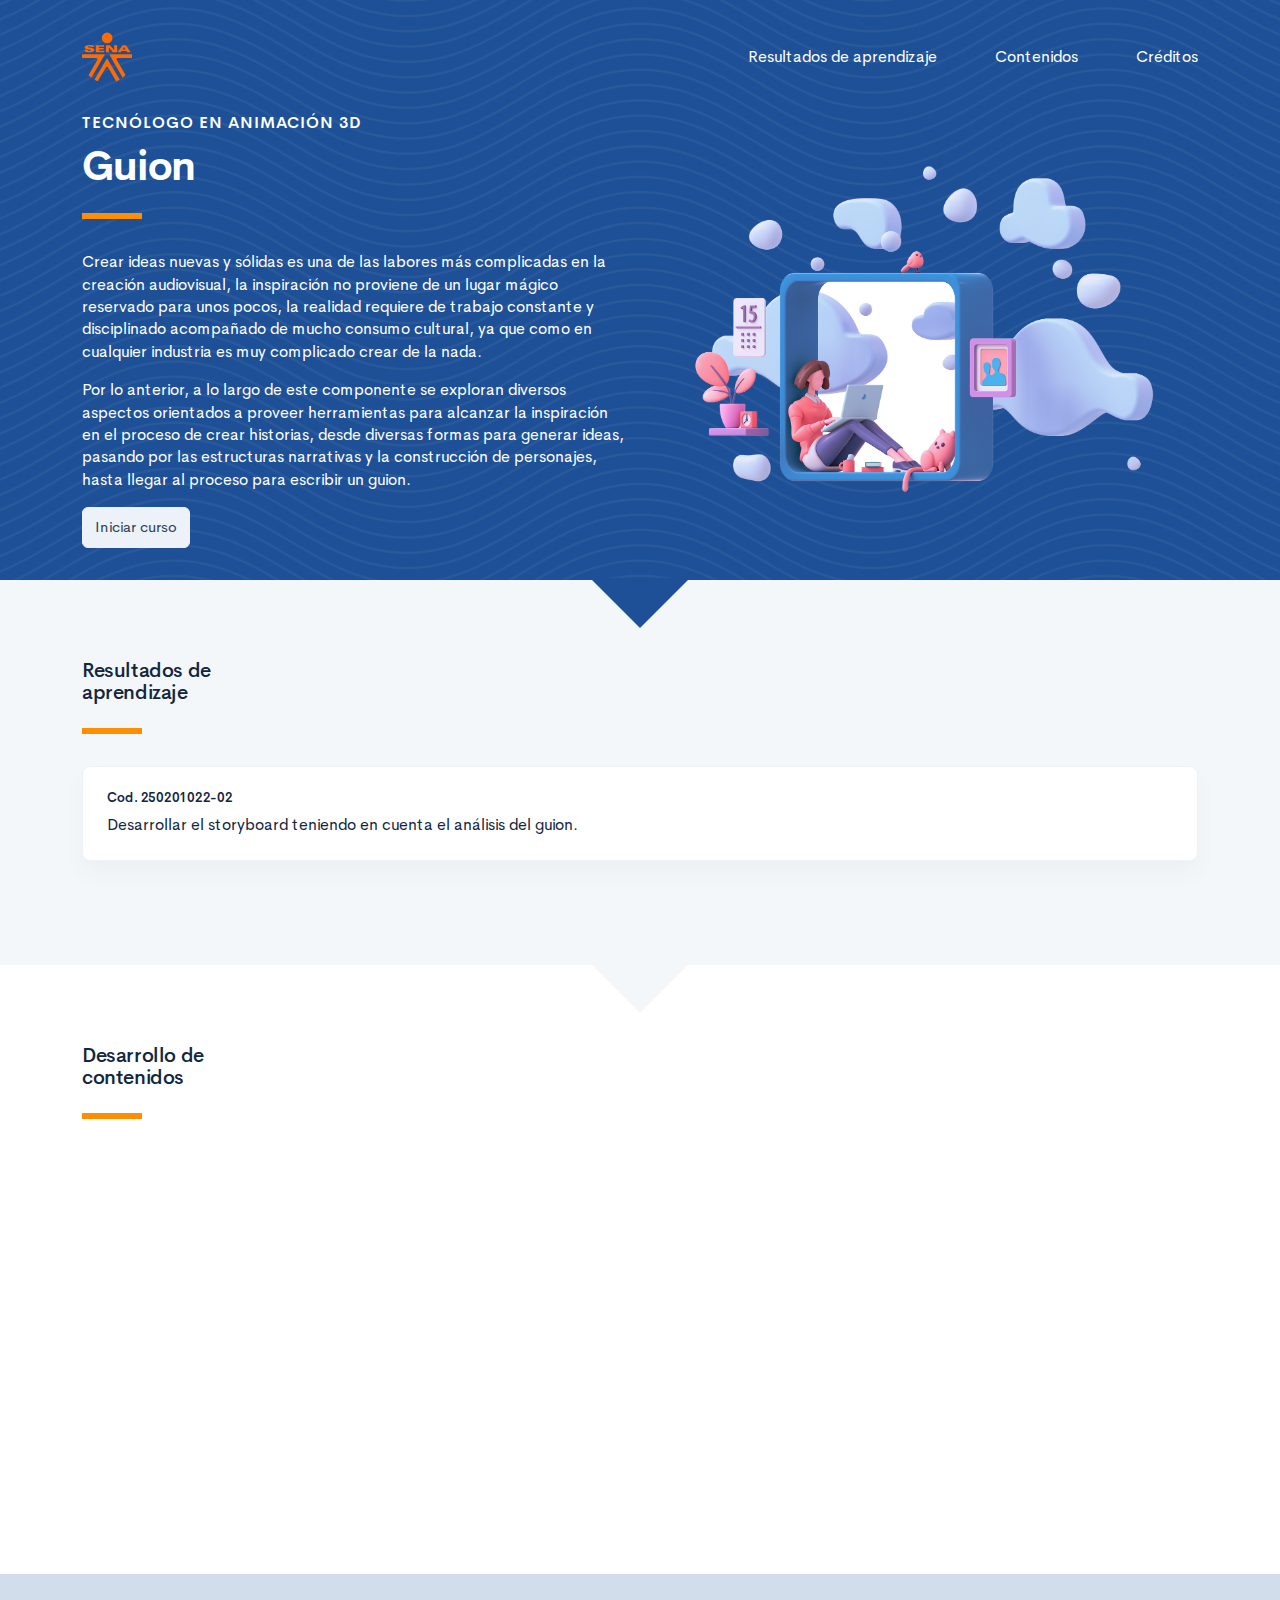
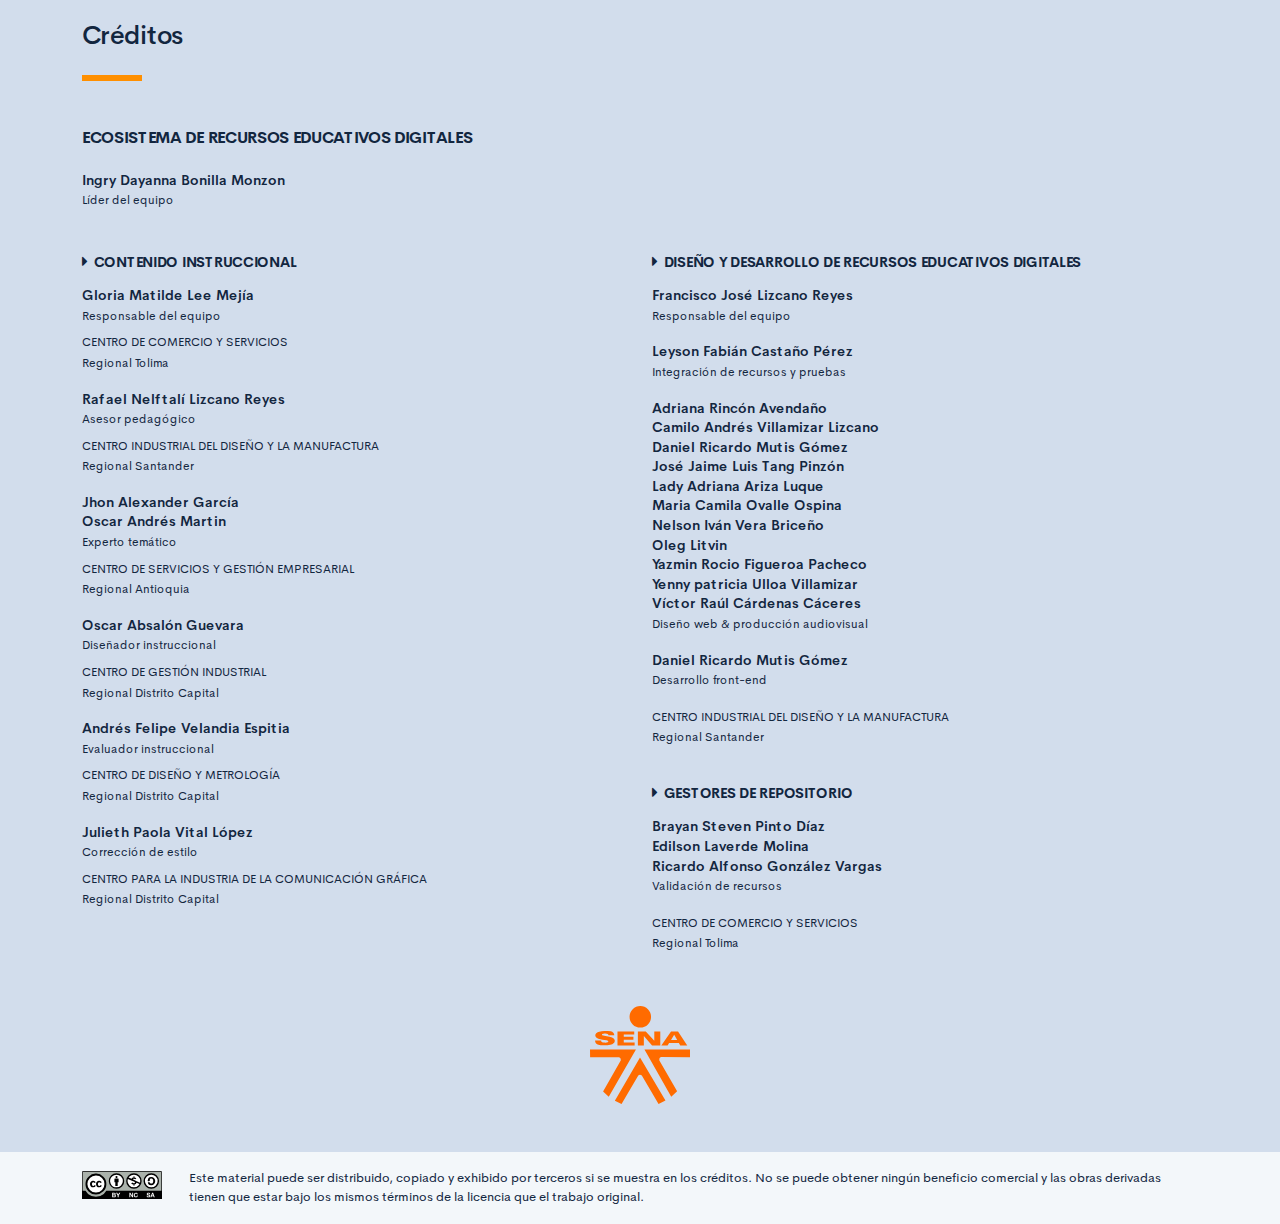
==== commit d8af6596: "Ajustes de contenido" ====
--- a/public/index.html
+++ b/public/index.html
@@ -32,7 +32,7 @@
                     <div class="curso-portada">
                         <div class="row align-items-center">
                             <div class="col-12 col-lg-6">
-                                <h3 class="curso-subtitulo" id="curso-titulo-componente">Tecnólogo en animacion 3D </h3>
+                                <h3 class="curso-subtitulo" id="curso-titulo-componente">Tecnólogo en animación 3D </h3>
                                 <h1 class="curso-titulo" id="curso-titulo-tema">Guion</h1>
                                 <div class="brand-line-primary"></div>
                                 <p class="curso-descripcion">Crear ideas nuevas y sólidas es una de las labores más complicadas en la creación audiovisual, la inspiración no proviene de un lugar mágico reservado para unos pocos, la realidad requiere de trabajo constante y disciplinado acompañado de mucho consumo cultural, ya que como en cualquier industria es muy complicado crear de la nada.</p>
--- a/public/assets/css/main.css
+++ b/public/assets/css/main.css
@@ -3,6 +3,6 @@
  * Copyright 2011-2019 The Bootstrap Authors
  * Copyright 2011-2019 Twitter, Inc.
  * Licensed under MIT (https://github.com/twbs/bootstrap/blob/master/LICENSE)
- */:root{--blue: #2C7BE5;--indigo: #727cf5;--purple: #6b5eae;--pink: #ff679b;--red: #E63757;--orange: #fd7e14;--yellow: #F6C343;--green: #00D97E;--teal: #02a8b5;--cyan: #39afd1;--white: #fff;--gray: #95AAC9;--gray-dark: #3B506C;--primary: #12263F;--secondary: #6E84A3;--success: #00A99A;--info: #39afd1;--warning: #ff8f00;--danger: #E63757;--light: #EDF2F9;--dark: #000;--white: #fff;--breakpoint-xs: 0;--breakpoint-sm: 576px;--breakpoint-md: 768px;--breakpoint-lg: 992px;--breakpoint-xl: 1200px;--font-family-sans-serif: "Cerebri Sans", sans-serif;--font-family-monospace: "Courier New", monospace}*,*::before,*::after{box-sizing:border-box}html{font-family:sans-serif;line-height:1.15;-webkit-text-size-adjust:100%;-webkit-tap-highlight-color:rgba(0,0,0,0)}article,aside,figcaption,figure,footer,header,hgroup,main,nav,section{display:block}body{margin:0;font-family:"Cerebri Sans",sans-serif;font-size:.9375rem;font-weight:400;line-height:1.5;color:#12263F;text-align:left;background-color:#F3F7FA}[tabindex="-1"]:focus:not(:focus-visible){outline:0 !important}hr{box-sizing:content-box;height:0;overflow:visible}h1,h2,h3,h4,h5,h6{margin-top:0;margin-bottom:1.125rem}p{margin-top:0;margin-bottom:1rem}abbr[title],abbr[data-original-title]{text-decoration:underline;text-decoration:underline dotted;cursor:help;border-bottom:0;text-decoration-skip-ink:none}address{margin-bottom:1rem;font-style:normal;line-height:inherit}ol,ul,dl{margin-top:0;margin-bottom:1rem}ol ol,ul ul,ol ul,ul ol{margin-bottom:0}dt{font-weight:600}dd{margin-bottom:.5rem;margin-left:0}blockquote{margin:0 0 1rem}b,strong{font-weight:bolder}small{font-size:80%}sub,sup{position:relative;font-size:75%;line-height:0;vertical-align:baseline}sub{bottom:-.25em}sup{top:-.5em}a{color:#2C7BE5;text-decoration:none;background-color:transparent}a:hover{color:#104082;text-decoration:none}a:not([href]){color:inherit;text-decoration:none}a:not([href]):hover{color:inherit;text-decoration:none}pre,code,kbd,samp{font-family:"Courier New",monospace;font-size:1em}pre{margin-top:0;margin-bottom:1rem;overflow:auto}figure{margin:0 0 1rem}img{vertical-align:middle;border-style:none}svg{overflow:hidden;vertical-align:middle}table{border-collapse:collapse}caption{padding-top:1rem;padding-bottom:1rem;color:#95AAC9;text-align:left;caption-side:bottom}th{text-align:inherit}label{display:inline-block;margin-bottom:.5rem}button{border-radius:0}button:focus{outline:1px dotted;outline:5px auto -webkit-focus-ring-color}input,button,select,optgroup,textarea{margin:0;font-family:inherit;font-size:inherit;line-height:inherit}button,input{overflow:visible}button,select{text-transform:none}select{word-wrap:normal}button,[type="button"],[type="reset"],[type="submit"]{-webkit-appearance:button}button:not(:disabled),[type="button"]:not(:disabled),[type="reset"]:not(:disabled),[type="submit"]:not(:disabled){cursor:pointer}button::-moz-focus-inner,[type="button"]::-moz-focus-inner,[type="reset"]::-moz-focus-inner,[type="submit"]::-moz-focus-inner{padding:0;border-style:none}input[type="radio"],input[type="checkbox"]{box-sizing:border-box;padding:0}input[type="date"],input[type="time"],input[type="datetime-local"],input[type="month"]{-webkit-appearance:listbox}textarea{overflow:auto;resize:vertical}fieldset{min-width:0;padding:0;margin:0;border:0}legend{display:block;width:100%;max-width:100%;padding:0;margin-bottom:.5rem;font-size:1.5rem;line-height:inherit;color:inherit;white-space:normal}progress{vertical-align:baseline}[type="number"]::-webkit-inner-spin-button,[type="number"]::-webkit-outer-spin-button{height:auto}[type="search"]{outline-offset:-2px;-webkit-appearance:none}[type="search"]::-webkit-search-decoration{-webkit-appearance:none}::-webkit-file-upload-button{font:inherit;-webkit-appearance:button}output{display:inline-block}summary{display:list-item;cursor:pointer}template{display:none}[hidden]{display:none !important}h1,h2,h3,h4,h5,h6,.h1,.h2,.h3,.h4,.h5,.h6{margin-bottom:1.125rem;font-weight:500;line-height:1.1}h1,.h1{font-size:1.625rem}h2,.h2{font-size:1.25rem}h3,.h3{font-size:1.0625rem}h4,.h4{font-size:.9375rem}h5,.h5{font-size:.8125rem}h6,.h6{font-size:.625rem}.lead{font-size:1.17188rem;font-weight:300}.display-1{font-size:4rem;font-weight:600;line-height:1.1}.display-2{font-size:3.25rem;font-weight:600;line-height:1.1}.display-3{font-size:2.625rem;font-weight:600;line-height:1.1}.display-4{font-size:2rem;font-weight:600;line-height:1.1}hr{margin-top:1rem;margin-bottom:1rem;border:0;border-top:1px solid #E3EBF6}small,.small{font-size:.8125rem;font-weight:400}mark,.mark{padding:.2em;background-color:#fcf8e3}.list-unstyled{padding-left:0;list-style:none}.list-inline{padding-left:0;list-style:none}.list-inline-item{display:inline-block}.list-inline-item:not(:last-child){margin-right:6px}.initialism{font-size:90%;text-transform:uppercase}.blockquote{margin-bottom:1.5rem;font-size:1.17188rem}.blockquote-footer{display:block;font-size:.8125rem;color:#95AAC9}.blockquote-footer::before{content:"\2014\00A0"}.img-fluid{max-width:100%;height:auto}.img-thumbnail{padding:.25rem;background-color:#F3F7FA;border:1px solid #E3EBF6;border-radius:.375rem;max-width:100%;height:auto}.figure{display:inline-block}.figure-img{margin-bottom:.75rem;line-height:1}.figure-caption{font-size:.8125rem;color:#95AAC9}code{font-size:87.5%;color:#2C7BE5;word-wrap:break-word}a>code{color:inherit}kbd{padding:.2rem .4rem;font-size:87.5%;color:#fff;background-color:#283E59;border-radius:.25rem}kbd kbd{padding:0;font-size:100%;font-weight:600}pre{display:block;font-size:87.5%;color:#283E59}pre code{font-size:inherit;color:inherit;word-break:normal}.pre-scrollable{max-height:340px;overflow-y:scroll}.container{width:100%;padding-right:12px;padding-left:12px;margin-right:auto;margin-left:auto}@media (min-width: 576px){.container{max-width:540px}}@media (min-width: 768px){.container{max-width:720px}}@media (min-width: 992px){.container{max-width:960px}}@media (min-width: 1200px){.container{max-width:1140px}}.container-fluid,.container-sm,.container-md,.container-lg,.container-xl{width:100%;padding-right:12px;padding-left:12px;margin-right:auto;margin-left:auto}@media (min-width: 576px){.container,.container-sm{max-width:540px}}@media (min-width: 768px){.container,.container-sm,.container-md{max-width:720px}}@media (min-width: 992px){.container,.container-sm,.container-md,.container-lg{max-width:960px}}@media (min-width: 1200px){.container,.container-sm,.container-md,.container-lg,.container-xl{max-width:1140px}}.row{display:flex;flex-wrap:wrap;margin-right:-12px;margin-left:-12px}.no-gutters{margin-right:0;margin-left:0}.no-gutters>.col,.no-gutters>[class*="col-"]{padding-right:0;padding-left:0}.col-1,.col-2,.col-3,.col-4,.col-5,.col-6,.col-7,.col-8,.col-9,.col-10,.col-11,.col-12,.col,.col-auto,.col-sm-1,.col-sm-2,.col-sm-3,.col-sm-4,.col-sm-5,.col-sm-6,.col-sm-7,.col-sm-8,.col-sm-9,.col-sm-10,.col-sm-11,.col-sm-12,.col-sm,.col-sm-auto,.col-md-1,.col-md-2,.col-md-3,.col-md-4,.col-md-5,.col-md-6,.col-md-7,.col-md-8,.col-md-9,.col-md-10,.col-md-11,.col-md-12,.col-md,.col-md-auto,.col-lg-1,.col-lg-2,.col-lg-3,.col-lg-4,.col-lg-5,.col-lg-6,.col-lg-7,.col-lg-8,.col-lg-9,.col-lg-10,.col-lg-11,.col-lg-12,.col-lg,.col-lg-auto,.col-xl-1,.col-xl-2,.col-xl-3,.col-xl-4,.col-xl-5,.col-xl-6,.col-xl-7,.col-xl-8,.col-xl-9,.col-xl-10,.col-xl-11,.col-xl-12,.col-xl,.col-xl-auto{position:relative;width:100%;padding-right:12px;padding-left:12px}.col{flex-basis:0;flex-grow:1;max-width:100%}.row-cols-1>*{flex:0 0 100%;max-width:100%}.row-cols-2>*{flex:0 0 50%;max-width:50%}.row-cols-3>*{flex:0 0 33.33333%;max-width:33.33333%}.row-cols-4>*{flex:0 0 25%;max-width:25%}.row-cols-5>*{flex:0 0 20%;max-width:20%}.row-cols-6>*{flex:0 0 16.66667%;max-width:16.66667%}.col-auto{flex:0 0 auto;width:auto;max-width:100%}.col-1{flex:0 0 8.33333%;max-width:8.33333%}.col-2{flex:0 0 16.66667%;max-width:16.66667%}.col-3{flex:0 0 25%;max-width:25%}.col-4{flex:0 0 33.33333%;max-width:33.33333%}.col-5{flex:0 0 41.66667%;max-width:41.66667%}.col-6{flex:0 0 50%;max-width:50%}.col-7{flex:0 0 58.33333%;max-width:58.33333%}.col-8{flex:0 0 66.66667%;max-width:66.66667%}.col-9{flex:0 0 75%;max-width:75%}.col-10{flex:0 0 83.33333%;max-width:83.33333%}.col-11{flex:0 0 91.66667%;max-width:91.66667%}.col-12{flex:0 0 100%;max-width:100%}.order-first{order:-1}.order-last{order:13}.order-0{order:0}.order-1{order:1}.order-2{order:2}.order-3{order:3}.order-4{order:4}.order-5{order:5}.order-6{order:6}.order-7{order:7}.order-8{order:8}.order-9{order:9}.order-10{order:10}.order-11{order:11}.order-12{order:12}.offset-1{margin-left:8.33333%}.offset-2{margin-left:16.66667%}.offset-3{margin-left:25%}.offset-4{margin-left:33.33333%}.offset-5{margin-left:41.66667%}.offset-6{margin-left:50%}.offset-7{margin-left:58.33333%}.offset-8{margin-left:66.66667%}.offset-9{margin-left:75%}.offset-10{margin-left:83.33333%}.offset-11{margin-left:91.66667%}@media (min-width: 576px){.col-sm{flex-basis:0;flex-grow:1;max-width:100%}.row-cols-sm-1>*{flex:0 0 100%;max-width:100%}.row-cols-sm-2>*{flex:0 0 50%;max-width:50%}.row-cols-sm-3>*{flex:0 0 33.33333%;max-width:33.33333%}.row-cols-sm-4>*{flex:0 0 25%;max-width:25%}.row-cols-sm-5>*{flex:0 0 20%;max-width:20%}.row-cols-sm-6>*{flex:0 0 16.66667%;max-width:16.66667%}.col-sm-auto{flex:0 0 auto;width:auto;max-width:100%}.col-sm-1{flex:0 0 8.33333%;max-width:8.33333%}.col-sm-2{flex:0 0 16.66667%;max-width:16.66667%}.col-sm-3{flex:0 0 25%;max-width:25%}.col-sm-4{flex:0 0 33.33333%;max-width:33.33333%}.col-sm-5{flex:0 0 41.66667%;max-width:41.66667%}.col-sm-6{flex:0 0 50%;max-width:50%}.col-sm-7{flex:0 0 58.33333%;max-width:58.33333%}.col-sm-8{flex:0 0 66.66667%;max-width:66.66667%}.col-sm-9{flex:0 0 75%;max-width:75%}.col-sm-10{flex:0 0 83.33333%;max-width:83.33333%}.col-sm-11{flex:0 0 91.66667%;max-width:91.66667%}.col-sm-12{flex:0 0 100%;max-width:100%}.order-sm-first{order:-1}.order-sm-last{order:13}.order-sm-0{order:0}.order-sm-1{order:1}.order-sm-2{order:2}.order-sm-3{order:3}.order-sm-4{order:4}.order-sm-5{order:5}.order-sm-6{order:6}.order-sm-7{order:7}.order-sm-8{order:8}.order-sm-9{order:9}.order-sm-10{order:10}.order-sm-11{order:11}.order-sm-12{order:12}.offset-sm-0{margin-left:0}.offset-sm-1{margin-left:8.33333%}.offset-sm-2{margin-left:16.66667%}.offset-sm-3{margin-left:25%}.offset-sm-4{margin-left:33.33333%}.offset-sm-5{margin-left:41.66667%}.offset-sm-6{margin-left:50%}.offset-sm-7{margin-left:58.33333%}.offset-sm-8{margin-left:66.66667%}.offset-sm-9{margin-left:75%}.offset-sm-10{margin-left:83.33333%}.offset-sm-11{margin-left:91.66667%}}@media (min-width: 768px){.col-md{flex-basis:0;flex-grow:1;max-width:100%}.row-cols-md-1>*{flex:0 0 100%;max-width:100%}.row-cols-md-2>*{flex:0 0 50%;max-width:50%}.row-cols-md-3>*{flex:0 0 33.33333%;max-width:33.33333%}.row-cols-md-4>*{flex:0 0 25%;max-width:25%}.row-cols-md-5>*{flex:0 0 20%;max-width:20%}.row-cols-md-6>*{flex:0 0 16.66667%;max-width:16.66667%}.col-md-auto{flex:0 0 auto;width:auto;max-width:100%}.col-md-1{flex:0 0 8.33333%;max-width:8.33333%}.col-md-2{flex:0 0 16.66667%;max-width:16.66667%}.col-md-3{flex:0 0 25%;max-width:25%}.col-md-4{flex:0 0 33.33333%;max-width:33.33333%}.col-md-5{flex:0 0 41.66667%;max-width:41.66667%}.col-md-6{flex:0 0 50%;max-width:50%}.col-md-7{flex:0 0 58.33333%;max-width:58.33333%}.col-md-8{flex:0 0 66.66667%;max-width:66.66667%}.col-md-9{flex:0 0 75%;max-width:75%}.col-md-10{flex:0 0 83.33333%;max-width:83.33333%}.col-md-11{flex:0 0 91.66667%;max-width:91.66667%}.col-md-12{flex:0 0 100%;max-width:100%}.order-md-first{order:-1}.order-md-last{order:13}.order-md-0{order:0}.order-md-1{order:1}.order-md-2{order:2}.order-md-3{order:3}.order-md-4{order:4}.order-md-5{order:5}.order-md-6{order:6}.order-md-7{order:7}.order-md-8{order:8}.order-md-9{order:9}.order-md-10{order:10}.order-md-11{order:11}.order-md-12{order:12}.offset-md-0{margin-left:0}.offset-md-1{margin-left:8.33333%}.offset-md-2{margin-left:16.66667%}.offset-md-3{margin-left:25%}.offset-md-4{margin-left:33.33333%}.offset-md-5{margin-left:41.66667%}.offset-md-6{margin-left:50%}.offset-md-7{margin-left:58.33333%}.offset-md-8{margin-left:66.66667%}.offset-md-9{margin-left:75%}.offset-md-10{margin-left:83.33333%}.offset-md-11{margin-left:91.66667%}}@media (min-width: 992px){.col-lg{flex-basis:0;flex-grow:1;max-width:100%}.row-cols-lg-1>*{flex:0 0 100%;max-width:100%}.row-cols-lg-2>*{flex:0 0 50%;max-width:50%}.row-cols-lg-3>*{flex:0 0 33.33333%;max-width:33.33333%}.row-cols-lg-4>*{flex:0 0 25%;max-width:25%}.row-cols-lg-5>*{flex:0 0 20%;max-width:20%}.row-cols-lg-6>*{flex:0 0 16.66667%;max-width:16.66667%}.col-lg-auto{flex:0 0 auto;width:auto;max-width:100%}.col-lg-1{flex:0 0 8.33333%;max-width:8.33333%}.col-lg-2{flex:0 0 16.66667%;max-width:16.66667%}.col-lg-3{flex:0 0 25%;max-width:25%}.col-lg-4{flex:0 0 33.33333%;max-width:33.33333%}.col-lg-5{flex:0 0 41.66667%;max-width:41.66667%}.col-lg-6{flex:0 0 50%;max-width:50%}.col-lg-7{flex:0 0 58.33333%;max-width:58.33333%}.col-lg-8{flex:0 0 66.66667%;max-width:66.66667%}.col-lg-9{flex:0 0 75%;max-width:75%}.col-lg-10{flex:0 0 83.33333%;max-width:83.33333%}.col-lg-11{flex:0 0 91.66667%;max-width:91.66667%}.col-lg-12{flex:0 0 100%;max-width:100%}.order-lg-first{order:-1}.order-lg-last{order:13}.order-lg-0{order:0}.order-lg-1{order:1}.order-lg-2{order:2}.order-lg-3{order:3}.order-lg-4{order:4}.order-lg-5{order:5}.order-lg-6{order:6}.order-lg-7{order:7}.order-lg-8{order:8}.order-lg-9{order:9}.order-lg-10{order:10}.order-lg-11{order:11}.order-lg-12{order:12}.offset-lg-0{margin-left:0}.offset-lg-1{margin-left:8.33333%}.offset-lg-2{margin-left:16.66667%}.offset-lg-3{margin-left:25%}.offset-lg-4{margin-left:33.33333%}.offset-lg-5{margin-left:41.66667%}.offset-lg-6{margin-left:50%}.offset-lg-7{margin-left:58.33333%}.offset-lg-8{margin-left:66.66667%}.offset-lg-9{margin-left:75%}.offset-lg-10{margin-left:83.33333%}.offset-lg-11{margin-left:91.66667%}}@media (min-width: 1200px){.col-xl{flex-basis:0;flex-grow:1;max-width:100%}.row-cols-xl-1>*{flex:0 0 100%;max-width:100%}.row-cols-xl-2>*{flex:0 0 50%;max-width:50%}.row-cols-xl-3>*{flex:0 0 33.33333%;max-width:33.33333%}.row-cols-xl-4>*{flex:0 0 25%;max-width:25%}.row-cols-xl-5>*{flex:0 0 20%;max-width:20%}.row-cols-xl-6>*{flex:0 0 16.66667%;max-width:16.66667%}.col-xl-auto{flex:0 0 auto;width:auto;max-width:100%}.col-xl-1{flex:0 0 8.33333%;max-width:8.33333%}.col-xl-2{flex:0 0 16.66667%;max-width:16.66667%}.col-xl-3{flex:0 0 25%;max-width:25%}.col-xl-4{flex:0 0 33.33333%;max-width:33.33333%}.col-xl-5{flex:0 0 41.66667%;max-width:41.66667%}.col-xl-6{flex:0 0 50%;max-width:50%}.col-xl-7{flex:0 0 58.33333%;max-width:58.33333%}.col-xl-8{flex:0 0 66.66667%;max-width:66.66667%}.col-xl-9{flex:0 0 75%;max-width:75%}.col-xl-10{flex:0 0 83.33333%;max-width:83.33333%}.col-xl-11{flex:0 0 91.66667%;max-width:91.66667%}.col-xl-12{flex:0 0 100%;max-width:100%}.order-xl-first{order:-1}.order-xl-last{order:13}.order-xl-0{order:0}.order-xl-1{order:1}.order-xl-2{order:2}.order-xl-3{order:3}.order-xl-4{order:4}.order-xl-5{order:5}.order-xl-6{order:6}.order-xl-7{order:7}.order-xl-8{order:8}.order-xl-9{order:9}.order-xl-10{order:10}.order-xl-11{order:11}.order-xl-12{order:12}.offset-xl-0{margin-left:0}.offset-xl-1{margin-left:8.33333%}.offset-xl-2{margin-left:16.66667%}.offset-xl-3{margin-left:25%}.offset-xl-4{margin-left:33.33333%}.offset-xl-5{margin-left:41.66667%}.offset-xl-6{margin-left:50%}.offset-xl-7{margin-left:58.33333%}.offset-xl-8{margin-left:66.66667%}.offset-xl-9{margin-left:75%}.offset-xl-10{margin-left:83.33333%}.offset-xl-11{margin-left:91.66667%}}.table{width:100%;margin-bottom:1.5rem;color:#12263F}.table th,.table td{padding:1rem;vertical-align:top;border-top:1px solid #EDF2F9}.table thead th{vertical-align:bottom;border-bottom:2px solid #EDF2F9}.table tbody+tbody{border-top:2px solid #EDF2F9}.table-sm th,.table-sm td{padding:1rem}.table-bordered{border:1px solid #EDF2F9}.table-bordered th,.table-bordered td{border:1px solid #EDF2F9}.table-bordered thead th,.table-bordered thead td{border-bottom-width:2px}.table-borderless th,.table-borderless td,.table-borderless thead th,.table-borderless tbody+tbody{border:0}.table-striped tbody tr:nth-of-type(even){background-color:#F9FBFD}.table-hover tbody tr:hover{color:#12263F;background-color:#F9FBFD}.table-primary,.table-primary>th,.table-primary>td{background-color:#bdc2c9}.table-primary th,.table-primary td,.table-primary thead th,.table-primary tbody+tbody{border-color:#848e9b}.table-hover .table-primary:hover{background-color:#afb5be}.table-hover .table-primary:hover>td,.table-hover .table-primary:hover>th{background-color:#afb5be}.table-secondary,.table-secondary>th,.table-secondary>td{background-color:#d6dde5}.table-secondary th,.table-secondary td,.table-secondary thead th,.table-secondary tbody+tbody{border-color:#b4bfcf}.table-hover .table-secondary:hover{background-color:#c6d0db}.table-hover .table-secondary:hover>td,.table-hover .table-secondary:hover>th{background-color:#c6d0db}.table-success,.table-success>th,.table-success>td{background-color:#b8e7e3}.table-success th,.table-success td,.table-success thead th,.table-success tbody+tbody{border-color:#7ad2ca}.table-hover .table-success:hover{background-color:#a5e1db}.table-hover .table-success:hover>td,.table-hover .table-success:hover>th{background-color:#a5e1db}.table-info,.table-info>th,.table-info>td{background-color:#c8e9f2}.table-info th,.table-info td,.table-info thead th,.table-info tbody+tbody{border-color:#98d5e7}.table-hover .table-info:hover{background-color:#b3e1ed}.table-hover .table-info:hover>td,.table-hover .table-info:hover>th{background-color:#b3e1ed}.table-warning,.table-warning>th,.table-warning>td{background-color:#ffe0b8}.table-warning th,.table-warning td,.table-warning thead th,.table-warning tbody+tbody{border-color:#ffc57a}.table-hover .table-warning:hover{background-color:#ffd59f}.table-hover .table-warning:hover>td,.table-hover .table-warning:hover>th{background-color:#ffd59f}.table-danger,.table-danger>th,.table-danger>td{background-color:#f8c7d0}.table-danger th,.table-danger td,.table-danger thead th,.table-danger tbody+tbody{border-color:#f297a8}.table-hover .table-danger:hover{background-color:#f5b0bd}.table-hover .table-danger:hover>td,.table-hover .table-danger:hover>th{background-color:#f5b0bd}.table-light,.table-light>th,.table-light>td{background-color:#fafbfd}.table-light th,.table-light td,.table-light thead th,.table-light tbody+tbody{border-color:#f6f8fc}.table-hover .table-light:hover{background-color:#e8ecf6}.table-hover .table-light:hover>td,.table-hover .table-light:hover>th{background-color:#e8ecf6}.table-dark,.table-dark>th,.table-dark>td{background-color:#b8b8b8}.table-dark th,.table-dark td,.table-dark thead th,.table-dark tbody+tbody{border-color:#7a7a7a}.table-hover .table-dark:hover{background-color:#ababab}.table-hover .table-dark:hover>td,.table-hover .table-dark:hover>th{background-color:#ababab}.table-white,.table-white>th,.table-white>td{background-color:#fff}.table-white th,.table-white td,.table-white thead th,.table-white tbody+tbody{border-color:#fff}.table-hover .table-white:hover{background-color:#f2f2f2}.table-hover .table-white:hover>td,.table-hover .table-white:hover>th{background-color:#f2f2f2}.table-active,.table-active>th,.table-active>td{background-color:#F9FBFD}.table-hover .table-active:hover{background-color:#e6eef7}.table-hover .table-active:hover>td,.table-hover .table-active:hover>th{background-color:#e6eef7}.table .thead-dark th{color:#fff;background-color:#3B506C;border-color:#496285}.table .thead-light th{color:#95AAC9;background-color:#F9FBFD;border-color:#EDF2F9}.table-dark{color:#fff;background-color:#3B506C}.table-dark th,.table-dark td,.table-dark thead th{border-color:#496285}.table-dark.table-bordered{border:0}.table-dark.table-striped tbody tr:nth-of-type(even){background-color:rgba(255,255,255,0.05)}.table-dark.table-hover tbody tr:hover{color:#fff;background-color:rgba(255,255,255,0.075)}@media (max-width: 575.98px){.table-responsive-sm{display:block;width:100%;overflow-x:auto;-webkit-overflow-scrolling:touch}.table-responsive-sm>.table-bordered{border:0}}@media (max-width: 767.98px){.table-responsive-md{display:block;width:100%;overflow-x:auto;-webkit-overflow-scrolling:touch}.table-responsive-md>.table-bordered{border:0}}@media (max-width: 991.98px){.table-responsive-lg{display:block;width:100%;overflow-x:auto;-webkit-overflow-scrolling:touch}.table-responsive-lg>.table-bordered{border:0}}@media (max-width: 1199.98px){.table-responsive-xl{display:block;width:100%;overflow-x:auto;-webkit-overflow-scrolling:touch}.table-responsive-xl>.table-bordered{border:0}}.table-responsive{display:block;width:100%;overflow-x:auto;-webkit-overflow-scrolling:touch}.table-responsive>.table-bordered{border:0}.form-control{display:block;width:100%;height:calc(1.5em + 1rem + 2px);padding:.5rem .75rem;font-size:.9375rem;font-weight:400;line-height:1.5;color:#12263F;background-color:#fff;background-clip:padding-box;border:1px solid #D2DDEC;border-radius:.375rem;transition:border-color 0.15s ease-in-out,box-shadow 0.15s ease-in-out}@media (prefers-reduced-motion: reduce){.form-control{transition:none}}.form-control::-ms-expand{background-color:transparent;border:0}.form-control:-moz-focusring{color:transparent;text-shadow:0 0 0 #12263F}.form-control:focus{color:#12263F;background-color:#fff;border-color:#12263F;outline:0;box-shadow:rgba(0,0,0,0)}.form-control::placeholder{color:#B1C2D9;opacity:1}.form-control:disabled,.form-control[readonly]{background-color:#fff;opacity:1}select.form-control:focus::-ms-value{color:#12263F;background-color:#fff}.form-control-file,.form-control-range{display:block;width:100%}.col-form-label{padding-top:calc(.5rem + 1px);padding-bottom:calc(.5rem + 1px);margin-bottom:0;font-size:inherit;line-height:1.5}.col-form-label-lg{padding-top:calc(.75rem + 1px);padding-bottom:calc(.75rem + 1px);font-size:.9375rem;line-height:1.5}.col-form-label-sm{padding-top:calc(.125rem + 1px);padding-bottom:calc(.125rem + 1px);font-size:.8125rem;line-height:1.75}.form-control-plaintext{display:block;width:100%;padding:.5rem 0;margin-bottom:0;font-size:.9375rem;line-height:1.5;color:#12263F;background-color:transparent;border:solid transparent;border-width:1px 0}.form-control-plaintext.form-control-sm,.form-control-plaintext.form-control-lg{padding-right:0;padding-left:0}.form-control-sm{height:calc(1.75em + .25rem + 2px);padding:.125rem .5rem;font-size:.8125rem;line-height:1.75;border-radius:.25rem}.form-control-lg{height:calc(1.5em + 1.5rem + 2px);padding:.75rem 1.25rem;font-size:.9375rem;line-height:1.5;border-radius:.5rem}select.form-control[size],select.form-control[multiple]{height:auto}textarea.form-control{height:auto}.form-group{margin-bottom:1.375rem}.form-text{display:block;margin-top:.25rem}.form-row{display:flex;flex-wrap:wrap;margin-right:-5px;margin-left:-5px}.form-row>.col,.form-row>[class*="col-"]{padding-right:5px;padding-left:5px}.form-check{position:relative;display:block;padding-left:1.25rem}.form-check-input{position:absolute;margin-top:.3rem;margin-left:-1.25rem}.form-check-input[disabled] ~ .form-check-label,.form-check-input:disabled ~ .form-check-label{color:#95AAC9}.form-check-label{margin-bottom:0}.form-check-inline{display:inline-flex;align-items:center;padding-left:0;margin-right:.75rem}.form-check-inline .form-check-input{position:static;margin-top:0;margin-right:.3125rem;margin-left:0}.valid-feedback{display:none;width:100%;margin-top:.25rem;font-size:.8125rem;color:#00A99A}.valid-tooltip{position:absolute;top:100%;z-index:5;display:none;max-width:100%;padding:.25rem .5rem;margin-top:.1rem;font-size:.8125rem;line-height:1.5;color:#fff;background-color:#00a99a;border-radius:.375rem}.was-validated :valid ~ .valid-feedback,.was-validated :valid ~ .valid-tooltip,.is-valid ~ .valid-feedback,.is-valid ~ .valid-tooltip{display:block}.was-validated .form-control:valid,.form-control.is-valid{border-color:#00A99A}.was-validated .form-control:valid:focus,.form-control.is-valid:focus{border-color:#00A99A;box-shadow:0 0 0 .15rem rgba(0,169,154,0.25)}.was-validated .custom-select:valid,.custom-select.is-valid{border-color:#00A99A}.was-validated .custom-select:valid:focus,.custom-select.is-valid:focus{border-color:#00A99A;box-shadow:0 0 0 .15rem rgba(0,169,154,0.25)}.was-validated .form-check-input:valid ~ .form-check-label,.form-check-input.is-valid ~ .form-check-label{color:#00A99A}.was-validated .form-check-input:valid ~ .valid-feedback,.was-validated .form-check-input:valid ~ .valid-tooltip,.form-check-input.is-valid ~ .valid-feedback,.form-check-input.is-valid ~ .valid-tooltip{display:block}.was-validated .custom-control-input:valid ~ .custom-control-label,.custom-control-input.is-valid ~ .custom-control-label{color:#00A99A}.was-validated .custom-control-input:valid ~ .custom-control-label::before,.custom-control-input.is-valid ~ .custom-control-label::before{border-color:#00A99A}.was-validated .custom-control-input:valid:checked ~ .custom-control-label::before,.custom-control-input.is-valid:checked ~ .custom-control-label::before{border-color:#00dcc8;background-color:#00dcc8}.was-validated .custom-control-input:valid:focus ~ .custom-control-label::before,.custom-control-input.is-valid:focus ~ .custom-control-label::before{box-shadow:0 0 0 .15rem rgba(0,169,154,0.25)}.was-validated .custom-control-input:valid:focus:not(:checked) ~ .custom-control-label::before,.custom-control-input.is-valid:focus:not(:checked) ~ .custom-control-label::before{border-color:#00A99A}.was-validated .custom-file-input:valid ~ .custom-file-label,.custom-file-input.is-valid ~ .custom-file-label{border-color:#00A99A}.was-validated .custom-file-input:valid:focus ~ .custom-file-label,.custom-file-input.is-valid:focus ~ .custom-file-label{border-color:#00A99A;box-shadow:0 0 0 .15rem rgba(0,169,154,0.25)}.invalid-feedback{display:none;width:100%;margin-top:.25rem;font-size:.8125rem;color:#E63757}.invalid-tooltip{position:absolute;top:100%;z-index:5;display:none;max-width:100%;padding:.25rem .5rem;margin-top:.1rem;font-size:.8125rem;line-height:1.5;color:#fff;background-color:#e63757;border-radius:.375rem}.was-validated :invalid ~ .invalid-feedback,.was-validated :invalid ~ .invalid-tooltip,.is-invalid ~ .invalid-feedback,.is-invalid ~ .invalid-tooltip{display:block}.was-validated .form-control:invalid,.form-control.is-invalid{border-color:#E63757}.was-validated .form-control:invalid:focus,.form-control.is-invalid:focus{border-color:#E63757;box-shadow:0 0 0 .15rem rgba(230,55,87,0.25)}.was-validated .custom-select:invalid,.custom-select.is-invalid{border-color:#E63757}.was-validated .custom-select:invalid:focus,.custom-select.is-invalid:focus{border-color:#E63757;box-shadow:0 0 0 .15rem rgba(230,55,87,0.25)}.was-validated .form-check-input:invalid ~ .form-check-label,.form-check-input.is-invalid ~ .form-check-label{color:#E63757}.was-validated .form-check-input:invalid ~ .invalid-feedback,.was-validated .form-check-input:invalid ~ .invalid-tooltip,.form-check-input.is-invalid ~ .invalid-feedback,.form-check-input.is-invalid ~ .invalid-tooltip{display:block}.was-validated .custom-control-input:invalid ~ .custom-control-label,.custom-control-input.is-invalid ~ .custom-control-label{color:#E63757}.was-validated .custom-control-input:invalid ~ .custom-control-label::before,.custom-control-input.is-invalid ~ .custom-control-label::before{border-color:#E63757}.was-validated .custom-control-input:invalid:checked ~ .custom-control-label::before,.custom-control-input.is-invalid:checked ~ .custom-control-label::before{border-color:#ec647d;background-color:#ec647d}.was-validated .custom-control-input:invalid:focus ~ .custom-control-label::before,.custom-control-input.is-invalid:focus ~ .custom-control-label::before{box-shadow:0 0 0 .15rem rgba(230,55,87,0.25)}.was-validated .custom-control-input:invalid:focus:not(:checked) ~ .custom-control-label::before,.custom-control-input.is-invalid:focus:not(:checked) ~ .custom-control-label::before{border-color:#E63757}.was-validated .custom-file-input:invalid ~ .custom-file-label,.custom-file-input.is-invalid ~ .custom-file-label{border-color:#E63757}.was-validated .custom-file-input:invalid:focus ~ .custom-file-label,.custom-file-input.is-invalid:focus ~ .custom-file-label{border-color:#E63757;box-shadow:0 0 0 .15rem rgba(230,55,87,0.25)}.form-inline{display:flex;flex-flow:row wrap;align-items:center}.form-inline .form-check{width:100%}@media (min-width: 576px){.form-inline label{display:flex;align-items:center;justify-content:center;margin-bottom:0}.form-inline .form-group{display:flex;flex:0 0 auto;flex-flow:row wrap;align-items:center;margin-bottom:0}.form-inline .form-control{display:inline-block;width:auto;vertical-align:middle}.form-inline .form-control-plaintext{display:inline-block}.form-inline .input-group,.form-inline .custom-select{width:auto}.form-inline .form-check{display:flex;align-items:center;justify-content:center;width:auto;padding-left:0}.form-inline .form-check-input{position:relative;flex-shrink:0;margin-top:0;margin-right:.25rem;margin-left:0}.form-inline .custom-control{align-items:center;justify-content:center}.form-inline .custom-control-label{margin-bottom:0}}.btn{display:inline-block;font-weight:400;color:#12263F;text-align:center;vertical-align:middle;cursor:pointer;user-select:none;background-color:transparent;border:1px solid transparent;padding:.5rem .75rem;font-size:.9375rem;line-height:1.5;border-radius:.375rem;transition:color 0.15s ease-in-out,background-color 0.15s ease-in-out,border-color 0.15s ease-in-out,box-shadow 0.15s ease-in-out}@media (prefers-reduced-motion: reduce){.btn{transition:none}}.btn:hover{color:#12263F;text-decoration:none}.btn:focus,.btn.focus{outline:0;box-shadow:0 0 0 .15rem rgba(18,38,63,0.25)}.btn.disabled,.btn:disabled{opacity:.65}a.btn.disabled,fieldset:disabled a.btn{pointer-events:none}.btn-primary{color:#fff;background-color:#12263F;border-color:#12263F}.btn-primary:hover{color:#fff;background-color:#0a1421;border-color:#070e17}.btn-primary:focus,.btn-primary.focus{color:#fff;background-color:#0a1421;border-color:#070e17;box-shadow:0 0 0 .15rem rgba(54,71,92,0.5)}.btn-primary.disabled,.btn-primary:disabled{color:#fff;background-color:#12263F;border-color:#12263F}.btn-primary:not(:disabled):not(.disabled):active,.btn-primary:not(:disabled):not(.disabled).active,.show>.btn-primary.dropdown-toggle{color:#fff;background-color:#070e17;border-color:#04080d}.btn-primary:not(:disabled):not(.disabled):active:focus,.btn-primary:not(:disabled):not(.disabled).active:focus,.show>.btn-primary.dropdown-toggle:focus{box-shadow:0 0 0 .15rem rgba(54,71,92,0.5)}.btn-secondary{color:#fff;background-color:#6E84A3;border-color:#6E84A3}.btn-secondary:hover{color:#fff;background-color:#5b7190;border-color:#566b88}.btn-secondary:focus,.btn-secondary.focus{color:#fff;background-color:#5b7190;border-color:#566b88;box-shadow:0 0 0 .15rem rgba(132,150,177,0.5)}.btn-secondary.disabled,.btn-secondary:disabled{color:#fff;background-color:#6E84A3;border-color:#6E84A3}.btn-secondary:not(:disabled):not(.disabled):active,.btn-secondary:not(:disabled):not(.disabled).active,.show>.btn-secondary.dropdown-toggle{color:#fff;background-color:#566b88;border-color:#516580}.btn-secondary:not(:disabled):not(.disabled):active:focus,.btn-secondary:not(:disabled):not(.disabled).active:focus,.show>.btn-secondary.dropdown-toggle:focus{box-shadow:0 0 0 .15rem rgba(132,150,177,0.5)}.btn-success{color:#fff;background-color:#00A99A;border-color:#00A99A}.btn-success:hover{color:#fff;background-color:#008377;border-color:#00766c}.btn-success:focus,.btn-success.focus{color:#fff;background-color:#008377;border-color:#00766c;box-shadow:0 0 0 .15rem rgba(38,182,169,0.5)}.btn-success.disabled,.btn-success:disabled{color:#fff;background-color:#00A99A;border-color:#00A99A}.btn-success:not(:disabled):not(.disabled):active,.btn-success:not(:disabled):not(.disabled).active,.show>.btn-success.dropdown-toggle{color:#fff;background-color:#00766c;border-color:#006960}.btn-success:not(:disabled):not(.disabled):active:focus,.btn-success:not(:disabled):not(.disabled).active:focus,.show>.btn-success.dropdown-toggle:focus{box-shadow:0 0 0 .15rem rgba(38,182,169,0.5)}.btn-info{color:#fff;background-color:#39afd1;border-color:#39afd1}.btn-info:hover{color:#fff;background-color:#2b99b9;border-color:#2991ae}.btn-info:focus,.btn-info.focus{color:#fff;background-color:#2b99b9;border-color:#2991ae;box-shadow:0 0 0 .15rem rgba(87,187,216,0.5)}.btn-info.disabled,.btn-info:disabled{color:#fff;background-color:#39afd1;border-color:#39afd1}.btn-info:not(:disabled):not(.disabled):active,.btn-info:not(:disabled):not(.disabled).active,.show>.btn-info.dropdown-toggle{color:#fff;background-color:#2991ae;border-color:#2688a4}.btn-info:not(:disabled):not(.disabled):active:focus,.btn-info:not(:disabled):not(.disabled).active:focus,.show>.btn-info.dropdown-toggle:focus{box-shadow:0 0 0 .15rem rgba(87,187,216,0.5)}.btn-warning{color:#283E59;background-color:#ff8f00;border-color:#ff8f00}.btn-warning:hover{color:#fff;background-color:#d97a00;border-color:#cc7200}.btn-warning:focus,.btn-warning.focus{color:#fff;background-color:#d97a00;border-color:#cc7200;box-shadow:0 0 0 .15rem rgba(223,131,13,0.5)}.btn-warning.disabled,.btn-warning:disabled{color:#283E59;background-color:#ff8f00;border-color:#ff8f00}.btn-warning:not(:disabled):not(.disabled):active,.btn-warning:not(:disabled):not(.disabled).active,.show>.btn-warning.dropdown-toggle{color:#fff;background-color:#cc7200;border-color:#bf6b00}.btn-warning:not(:disabled):not(.disabled):active:focus,.btn-warning:not(:disabled):not(.disabled).active:focus,.show>.btn-warning.dropdown-toggle:focus{box-shadow:0 0 0 .15rem rgba(223,131,13,0.5)}.btn-danger{color:#fff;background-color:#E63757;border-color:#E63757}.btn-danger:hover{color:#fff;background-color:#db1b3f;border-color:#d01a3b}.btn-danger:focus,.btn-danger.focus{color:#fff;background-color:#db1b3f;border-color:#d01a3b;box-shadow:0 0 0 .15rem rgba(234,85,112,0.5)}.btn-danger.disabled,.btn-danger:disabled{color:#fff;background-color:#E63757;border-color:#E63757}.btn-danger:not(:disabled):not(.disabled):active,.btn-danger:not(:disabled):not(.disabled).active,.show>.btn-danger.dropdown-toggle{color:#fff;background-color:#d01a3b;border-color:#c51938}.btn-danger:not(:disabled):not(.disabled):active:focus,.btn-danger:not(:disabled):not(.disabled).active:focus,.show>.btn-danger.dropdown-toggle:focus{box-shadow:0 0 0 .15rem rgba(234,85,112,0.5)}.btn-light{color:#283E59;background-color:#EDF2F9;border-color:#EDF2F9}.btn-light:hover{color:#283E59;background-color:#d0ddef;border-color:#c7d6ec}.btn-light:focus,.btn-light.focus{color:#283E59;background-color:#d0ddef;border-color:#c7d6ec;box-shadow:0 0 0 .15rem rgba(207,215,225,0.5)}.btn-light.disabled,.btn-light:disabled{color:#283E59;background-color:#EDF2F9;border-color:#EDF2F9}.btn-light:not(:disabled):not(.disabled):active,.btn-light:not(:disabled):not(.disabled).active,.show>.btn-light.dropdown-toggle{color:#283E59;background-color:#c7d6ec;border-color:#bdcfe9}.btn-light:not(:disabled):not(.disabled):active:focus,.btn-light:not(:disabled):not(.disabled).active:focus,.show>.btn-light.dropdown-toggle:focus{box-shadow:0 0 0 .15rem rgba(207,215,225,0.5)}.btn-dark{color:#fff;background-color:#000;border-color:#000}.btn-dark:hover{color:#fff;background-color:#000;border-color:#000}.btn-dark:focus,.btn-dark.focus{color:#fff;background-color:#000;border-color:#000;box-shadow:0 0 0 .15rem rgba(38,38,38,0.5)}.btn-dark.disabled,.btn-dark:disabled{color:#fff;background-color:#000;border-color:#000}.btn-dark:not(:disabled):not(.disabled):active,.btn-dark:not(:disabled):not(.disabled).active,.show>.btn-dark.dropdown-toggle{color:#fff;background-color:#000;border-color:#000}.btn-dark:not(:disabled):not(.disabled):active:focus,.btn-dark:not(:disabled):not(.disabled).active:focus,.show>.btn-dark.dropdown-toggle:focus{box-shadow:0 0 0 .15rem rgba(38,38,38,0.5)}.btn-white{color:#283E59;background-color:#fff;border-color:#fff}.btn-white:hover{color:#283E59;background-color:#ececec;border-color:#e6e6e6}.btn-white:focus,.btn-white.focus{color:#283E59;background-color:#ececec;border-color:#e6e6e6;box-shadow:0 0 0 .15rem rgba(223,226,230,0.5)}.btn-white.disabled,.btn-white:disabled{color:#283E59;background-color:#fff;border-color:#fff}.btn-white:not(:disabled):not(.disabled):active,.btn-white:not(:disabled):not(.disabled).active,.show>.btn-white.dropdown-toggle{color:#283E59;background-color:#e6e6e6;border-color:#dfdfdf}.btn-white:not(:disabled):not(.disabled):active:focus,.btn-white:not(:disabled):not(.disabled).active:focus,.show>.btn-white.dropdown-toggle:focus{box-shadow:0 0 0 .15rem rgba(223,226,230,0.5)}.btn-outline-primary{color:#12263F;border-color:#12263F}.btn-outline-primary:hover{color:#fff;background-color:#12263F;border-color:#12263F}.btn-outline-primary:focus,.btn-outline-primary.focus{box-shadow:0 0 0 .15rem rgba(18,38,63,0.5)}.btn-outline-primary.disabled,.btn-outline-primary:disabled{color:#12263F;background-color:transparent}.btn-outline-primary:not(:disabled):not(.disabled):active,.btn-outline-primary:not(:disabled):not(.disabled).active,.show>.btn-outline-primary.dropdown-toggle{color:#fff;background-color:#12263F;border-color:#12263F}.btn-outline-primary:not(:disabled):not(.disabled):active:focus,.btn-outline-primary:not(:disabled):not(.disabled).active:focus,.show>.btn-outline-primary.dropdown-toggle:focus{box-shadow:0 0 0 .15rem rgba(18,38,63,0.5)}.btn-outline-secondary{color:#6E84A3;border-color:#6E84A3}.btn-outline-secondary:hover{color:#fff;background-color:#6E84A3;border-color:#6E84A3}.btn-outline-secondary:focus,.btn-outline-secondary.focus{box-shadow:0 0 0 .15rem rgba(110,132,163,0.5)}.btn-outline-secondary.disabled,.btn-outline-secondary:disabled{color:#6E84A3;background-color:transparent}.btn-outline-secondary:not(:disabled):not(.disabled):active,.btn-outline-secondary:not(:disabled):not(.disabled).active,.show>.btn-outline-secondary.dropdown-toggle{color:#fff;background-color:#6E84A3;border-color:#6E84A3}.btn-outline-secondary:not(:disabled):not(.disabled):active:focus,.btn-outline-secondary:not(:disabled):not(.disabled).active:focus,.show>.btn-outline-secondary.dropdown-toggle:focus{box-shadow:0 0 0 .15rem rgba(110,132,163,0.5)}.btn-outline-success{color:#00A99A;border-color:#00A99A}.btn-outline-success:hover{color:#fff;background-color:#00A99A;border-color:#00A99A}.btn-outline-success:focus,.btn-outline-success.focus{box-shadow:0 0 0 .15rem rgba(0,169,154,0.5)}.btn-outline-success.disabled,.btn-outline-success:disabled{color:#00A99A;background-color:transparent}.btn-outline-success:not(:disabled):not(.disabled):active,.btn-outline-success:not(:disabled):not(.disabled).active,.show>.btn-outline-success.dropdown-toggle{color:#fff;background-color:#00A99A;border-color:#00A99A}.btn-outline-success:not(:disabled):not(.disabled):active:focus,.btn-outline-success:not(:disabled):not(.disabled).active:focus,.show>.btn-outline-success.dropdown-toggle:focus{box-shadow:0 0 0 .15rem rgba(0,169,154,0.5)}.btn-outline-info{color:#39afd1;border-color:#39afd1}.btn-outline-info:hover{color:#fff;background-color:#39afd1;border-color:#39afd1}.btn-outline-info:focus,.btn-outline-info.focus{box-shadow:0 0 0 .15rem rgba(57,175,209,0.5)}.btn-outline-info.disabled,.btn-outline-info:disabled{color:#39afd1;background-color:transparent}.btn-outline-info:not(:disabled):not(.disabled):active,.btn-outline-info:not(:disabled):not(.disabled).active,.show>.btn-outline-info.dropdown-toggle{color:#fff;background-color:#39afd1;border-color:#39afd1}.btn-outline-info:not(:disabled):not(.disabled):active:focus,.btn-outline-info:not(:disabled):not(.disabled).active:focus,.show>.btn-outline-info.dropdown-toggle:focus{box-shadow:0 0 0 .15rem rgba(57,175,209,0.5)}.btn-outline-warning{color:#ff8f00;border-color:#ff8f00}.btn-outline-warning:hover{color:#283E59;background-color:#ff8f00;border-color:#ff8f00}.btn-outline-warning:focus,.btn-outline-warning.focus{box-shadow:0 0 0 .15rem rgba(255,143,0,0.5)}.btn-outline-warning.disabled,.btn-outline-warning:disabled{color:#ff8f00;background-color:transparent}.btn-outline-warning:not(:disabled):not(.disabled):active,.btn-outline-warning:not(:disabled):not(.disabled).active,.show>.btn-outline-warning.dropdown-toggle{color:#283E59;background-color:#ff8f00;border-color:#ff8f00}.btn-outline-warning:not(:disabled):not(.disabled):active:focus,.btn-outline-warning:not(:disabled):not(.disabled).active:focus,.show>.btn-outline-warning.dropdown-toggle:focus{box-shadow:0 0 0 .15rem rgba(255,143,0,0.5)}.btn-outline-danger{color:#E63757;border-color:#E63757}.btn-outline-danger:hover{color:#fff;background-color:#E63757;border-color:#E63757}.btn-outline-danger:focus,.btn-outline-danger.focus{box-shadow:0 0 0 .15rem rgba(230,55,87,0.5)}.btn-outline-danger.disabled,.btn-outline-danger:disabled{color:#E63757;background-color:transparent}.btn-outline-danger:not(:disabled):not(.disabled):active,.btn-outline-danger:not(:disabled):not(.disabled).active,.show>.btn-outline-danger.dropdown-toggle{color:#fff;background-color:#E63757;border-color:#E63757}.btn-outline-danger:not(:disabled):not(.disabled):active:focus,.btn-outline-danger:not(:disabled):not(.disabled).active:focus,.show>.btn-outline-danger.dropdown-toggle:focus{box-shadow:0 0 0 .15rem rgba(230,55,87,0.5)}.btn-outline-light{color:#EDF2F9;border-color:#EDF2F9}.btn-outline-light:hover{color:#283E59;background-color:#EDF2F9;border-color:#EDF2F9}.btn-outline-light:focus,.btn-outline-light.focus{box-shadow:0 0 0 .15rem rgba(237,242,249,0.5)}.btn-outline-light.disabled,.btn-outline-light:disabled{color:#EDF2F9;background-color:transparent}.btn-outline-light:not(:disabled):not(.disabled):active,.btn-outline-light:not(:disabled):not(.disabled).active,.show>.btn-outline-light.dropdown-toggle{color:#283E59;background-color:#EDF2F9;border-color:#EDF2F9}.btn-outline-light:not(:disabled):not(.disabled):active:focus,.btn-outline-light:not(:disabled):not(.disabled).active:focus,.show>.btn-outline-light.dropdown-toggle:focus{box-shadow:0 0 0 .15rem rgba(237,242,249,0.5)}.btn-outline-dark{color:#000;border-color:#000}.btn-outline-dark:hover{color:#fff;background-color:#000;border-color:#000}.btn-outline-dark:focus,.btn-outline-dark.focus{box-shadow:0 0 0 .15rem rgba(0,0,0,0.5)}.btn-outline-dark.disabled,.btn-outline-dark:disabled{color:#000;background-color:transparent}.btn-outline-dark:not(:disabled):not(.disabled):active,.btn-outline-dark:not(:disabled):not(.disabled).active,.show>.btn-outline-dark.dropdown-toggle{color:#fff;background-color:#000;border-color:#000}.btn-outline-dark:not(:disabled):not(.disabled):active:focus,.btn-outline-dark:not(:disabled):not(.disabled).active:focus,.show>.btn-outline-dark.dropdown-toggle:focus{box-shadow:0 0 0 .15rem rgba(0,0,0,0.5)}.btn-outline-white{color:#fff;border-color:#fff}.btn-outline-white:hover{color:#283E59;background-color:#fff;border-color:#fff}.btn-outline-white:focus,.btn-outline-white.focus{box-shadow:0 0 0 .15rem rgba(255,255,255,0.5)}.btn-outline-white.disabled,.btn-outline-white:disabled{color:#fff;background-color:transparent}.btn-outline-white:not(:disabled):not(.disabled):active,.btn-outline-white:not(:disabled):not(.disabled).active,.show>.btn-outline-white.dropdown-toggle{color:#283E59;background-color:#fff;border-color:#fff}.btn-outline-white:not(:disabled):not(.disabled):active:focus,.btn-outline-white:not(:disabled):not(.disabled).active:focus,.show>.btn-outline-white.dropdown-toggle:focus{box-shadow:0 0 0 .15rem rgba(255,255,255,0.5)}.btn-link{font-weight:400;color:#2C7BE5;text-decoration:none}.btn-link:hover{color:#104082;text-decoration:none}.btn-link:focus,.btn-link.focus{text-decoration:none;box-shadow:none}.btn-link:disabled,.btn-link.disabled{color:#B1C2D9;pointer-events:none}.btn-lg,.btn-group-lg>.btn{padding:.75rem 1.25rem;font-size:.9375rem;line-height:1.5;border-radius:.5rem}.btn-sm,.btn-group-sm>.btn{padding:.125rem .5rem;font-size:.8125rem;line-height:1.75;border-radius:.25rem}.btn-block{display:block;width:100%}.btn-block+.btn-block{margin-top:.5rem}input[type="submit"].btn-block,input[type="reset"].btn-block,input[type="button"].btn-block{width:100%}.fade{transition:opacity 0.15s linear}@media (prefers-reduced-motion: reduce){.fade{transition:none}}.fade:not(.show){opacity:0}.collapse:not(.show){display:none}.collapsing{position:relative;height:0;overflow:hidden;transition:height 0.35s ease}@media (prefers-reduced-motion: reduce){.collapsing{transition:none}}.dropup,.dropright,.dropdown,.dropleft{position:relative}.dropdown-toggle{white-space:nowrap}.dropdown-toggle::after{display:inline-block;margin-left:.2125em;vertical-align:.2125em;content:"";border-top:.25em solid;border-right:.25em solid transparent;border-bottom:0;border-left:.25em solid transparent}.dropdown-toggle:empty::after{margin-left:0}.dropdown-menu{position:absolute;top:100%;left:0;z-index:1000;display:none;float:left;min-width:10rem;padding:.5rem 0;margin:0 0 0;font-size:.9375rem;color:#12263F;text-align:left;list-style:none;background-color:#fff;background-clip:padding-box;border:1px solid rgba(0,0,0,0.1);border-radius:.375rem}.dropdown-menu-left{right:auto;left:0}.dropdown-menu-right{right:0;left:auto}@media (min-width: 576px){.dropdown-menu-sm-left{right:auto;left:0}.dropdown-menu-sm-right{right:0;left:auto}}@media (min-width: 768px){.dropdown-menu-md-left{right:auto;left:0}.dropdown-menu-md-right{right:0;left:auto}}@media (min-width: 992px){.dropdown-menu-lg-left{right:auto;left:0}.dropdown-menu-lg-right{right:0;left:auto}}@media (min-width: 1200px){.dropdown-menu-xl-left{right:auto;left:0}.dropdown-menu-xl-right{right:0;left:auto}}.dropup .dropdown-menu{top:auto;bottom:100%;margin-top:0;margin-bottom:0}.dropup .dropdown-toggle::after{display:inline-block;margin-left:.2125em;vertical-align:.2125em;content:"";border-top:0;border-right:.25em solid transparent;border-bottom:.25em solid;border-left:.25em solid transparent}.dropup .dropdown-toggle:empty::after{margin-left:0}.dropright .dropdown-menu{top:0;right:auto;left:100%;margin-top:0;margin-left:0}.dropright .dropdown-toggle::after{display:inline-block;margin-left:.2125em;vertical-align:.2125em;content:"";border-top:.25em solid transparent;border-right:0;border-bottom:.25em solid transparent;border-left:.25em solid}.dropright .dropdown-toggle:empty::after{margin-left:0}.dropright .dropdown-toggle::after{vertical-align:0}.dropleft .dropdown-menu{top:0;right:100%;left:auto;margin-top:0;margin-right:0}.dropleft .dropdown-toggle::after{display:inline-block;margin-left:.2125em;vertical-align:.2125em;content:""}.dropleft .dropdown-toggle::after{display:none}.dropleft .dropdown-toggle::before{display:inline-block;margin-right:.2125em;vertical-align:.2125em;content:"";border-top:.25em solid transparent;border-right:.25em solid;border-bottom:.25em solid transparent}.dropleft .dropdown-toggle:empty::after{margin-left:0}.dropleft .dropdown-toggle::before{vertical-align:0}.dropdown-menu[x-placement^="top"],.dropdown-menu[x-placement^="right"],.dropdown-menu[x-placement^="bottom"],.dropdown-menu[x-placement^="left"]{right:auto;bottom:auto}.dropdown-divider{height:0;margin:.75rem 0;overflow:hidden;border-top:1px solid #EDF2F9}.dropdown-item{display:block;width:100%;padding:.375rem 1.5rem;clear:both;font-weight:400;color:#6E84A3;text-align:inherit;white-space:nowrap;background-color:transparent;border:0}.dropdown-item:hover,.dropdown-item:focus{color:#000;text-decoration:none;background-color:rgba(0,0,0,0)}.dropdown-item.active,.dropdown-item:active{color:#000;text-decoration:none;background-color:rgba(0,0,0,0)}.dropdown-item.disabled,.dropdown-item:disabled{color:#95AAC9;pointer-events:none;background-color:transparent}.dropdown-menu.show{display:block}.dropdown-header{display:block;padding:.5rem 1.5rem;margin-bottom:0;font-size:.8125rem;color:inherit;white-space:nowrap}.dropdown-item-text{display:block;padding:.375rem 1.5rem;color:#6E84A3}.btn-group,.btn-group-vertical{position:relative;display:inline-flex;vertical-align:middle}.btn-group>.btn,.btn-group-vertical>.btn{position:relative;flex:1 1 auto}.btn-group>.btn:hover,.btn-group-vertical>.btn:hover{z-index:1}.btn-group>.btn:focus,.btn-group>.btn:active,.btn-group>.btn.active,.btn-group-vertical>.btn:focus,.btn-group-vertical>.btn:active,.btn-group-vertical>.btn.active{z-index:1}.btn-toolbar{display:flex;flex-wrap:wrap;justify-content:flex-start}.btn-toolbar .input-group{width:auto}.btn-group>.btn:not(:first-child),.btn-group>.btn-group:not(:first-child){margin-left:-1px}.btn-group>.btn:not(:last-child):not(.dropdown-toggle),.btn-group>.btn-group:not(:last-child)>.btn{border-top-right-radius:0;border-bottom-right-radius:0}.btn-group>.btn:not(:first-child),.btn-group>.btn-group:not(:first-child)>.btn{border-top-left-radius:0;border-bottom-left-radius:0}.dropdown-toggle-split{padding-right:.5625rem;padding-left:.5625rem}.dropdown-toggle-split::after,.dropup .dropdown-toggle-split::after,.dropright .dropdown-toggle-split::after{margin-left:0}.dropleft .dropdown-toggle-split::before{margin-right:0}.btn-sm+.dropdown-toggle-split,.btn-group-sm>.btn+.dropdown-toggle-split{padding-right:.375rem;padding-left:.375rem}.btn-lg+.dropdown-toggle-split,.btn-group-lg>.btn+.dropdown-toggle-split{padding-right:.9375rem;padding-left:.9375rem}.btn-group-vertical{flex-direction:column;align-items:flex-start;justify-content:center}.btn-group-vertical>.btn,.btn-group-vertical>.btn-group{width:100%}.btn-group-vertical>.btn:not(:first-child),.btn-group-vertical>.btn-group:not(:first-child){margin-top:-1px}.btn-group-vertical>.btn:not(:last-child):not(.dropdown-toggle),.btn-group-vertical>.btn-group:not(:last-child)>.btn{border-bottom-right-radius:0;border-bottom-left-radius:0}.btn-group-vertical>.btn:not(:first-child),.btn-group-vertical>.btn-group:not(:first-child)>.btn{border-top-left-radius:0;border-top-right-radius:0}.btn-group-toggle>.btn,.btn-group-toggle>.btn-group>.btn{margin-bottom:0}.btn-group-toggle>.btn input[type="radio"],.btn-group-toggle>.btn input[type="checkbox"],.btn-group-toggle>.btn-group>.btn input[type="radio"],.btn-group-toggle>.btn-group>.btn input[type="checkbox"]{position:absolute;clip:rect(0, 0, 0, 0);pointer-events:none}.input-group{position:relative;display:flex;flex-wrap:wrap;align-items:stretch;width:100%}.input-group>.form-control,.input-group>.form-control-plaintext,.input-group>.custom-select,.input-group>.custom-file{position:relative;flex:1 1 0%;min-width:0;margin-bottom:0}.input-group>.form-control+.form-control,.input-group>.form-control+.custom-select,.input-group>.form-control+.custom-file,.input-group>.form-control-plaintext+.form-control,.input-group>.form-control-plaintext+.custom-select,.input-group>.form-control-plaintext+.custom-file,.input-group>.custom-select+.form-control,.input-group>.custom-select+.custom-select,.input-group>.custom-select+.custom-file,.input-group>.custom-file+.form-control,.input-group>.custom-file+.custom-select,.input-group>.custom-file+.custom-file{margin-left:-1px}.input-group>.form-control:focus,.input-group>.custom-select:focus,.input-group>.custom-file .custom-file-input:focus ~ .custom-file-label{z-index:3}.input-group>.custom-file .custom-file-input:focus{z-index:4}.input-group>.form-control:not(:last-child),.input-group>.custom-select:not(:last-child){border-top-right-radius:0;border-bottom-right-radius:0}.input-group>.form-control:not(:first-child),.input-group>.custom-select:not(:first-child){border-top-left-radius:0;border-bottom-left-radius:0}.input-group>.custom-file{display:flex;align-items:center}.input-group>.custom-file:not(:last-child) .custom-file-label,.input-group>.custom-file:not(:last-child) .custom-file-label::after{border-top-right-radius:0;border-bottom-right-radius:0}.input-group>.custom-file:not(:first-child) .custom-file-label{border-top-left-radius:0;border-bottom-left-radius:0}.input-group-prepend,.input-group-append{display:flex}.input-group-prepend .btn,.input-group-append .btn{position:relative;z-index:2}.input-group-prepend .btn:focus,.input-group-append .btn:focus{z-index:3}.input-group-prepend .btn+.btn,.input-group-prepend .btn+.input-group-text,.input-group-prepend .input-group-text+.input-group-text,.input-group-prepend .input-group-text+.btn,.input-group-append .btn+.btn,.input-group-append .btn+.input-group-text,.input-group-append .input-group-text+.input-group-text,.input-group-append .input-group-text+.btn{margin-left:-1px}.input-group-prepend{margin-right:-1px}.input-group-append{margin-left:-1px}.input-group-text{display:flex;align-items:center;padding:.5rem .75rem;margin-bottom:0;font-size:.9375rem;font-weight:400;line-height:1.5;color:#95AAC9;text-align:center;white-space:nowrap;background-color:#fff;border:1px solid #D2DDEC;border-radius:.375rem}.input-group-text input[type="radio"],.input-group-text input[type="checkbox"]{margin-top:0}.input-group-lg>.form-control:not(textarea),.input-group-lg>.custom-select{height:calc(1.5em + 1.5rem + 2px)}.input-group-lg>.form-control,.input-group-lg>.custom-select,.input-group-lg>.input-group-prepend>.input-group-text,.input-group-lg>.input-group-append>.input-group-text,.input-group-lg>.input-group-prepend>.btn,.input-group-lg>.input-group-append>.btn{padding:.75rem 1.25rem;font-size:.9375rem;line-height:1.5;border-radius:.5rem}.input-group-sm>.form-control:not(textarea),.input-group-sm>.custom-select{height:calc(1.75em + .25rem + 2px)}.input-group-sm>.form-control,.input-group-sm>.custom-select,.input-group-sm>.input-group-prepend>.input-group-text,.input-group-sm>.input-group-append>.input-group-text,.input-group-sm>.input-group-prepend>.btn,.input-group-sm>.input-group-append>.btn{padding:.125rem .5rem;font-size:.8125rem;line-height:1.75;border-radius:.25rem}.input-group-lg>.custom-select,.input-group-sm>.custom-select{padding-right:1.75rem}.input-group>.input-group-prepend>.btn,.input-group>.input-group-prepend>.input-group-text,.input-group>.input-group-append:not(:last-child)>.btn,.input-group>.input-group-append:not(:last-child)>.input-group-text,.input-group>.input-group-append:last-child>.btn:not(:last-child):not(.dropdown-toggle),.input-group>.input-group-append:last-child>.input-group-text:not(:last-child){border-top-right-radius:0;border-bottom-right-radius:0}.input-group>.input-group-append>.btn,.input-group>.input-group-append>.input-group-text,.input-group>.input-group-prepend:not(:first-child)>.btn,.input-group>.input-group-prepend:not(:first-child)>.input-group-text,.input-group>.input-group-prepend:first-child>.btn:not(:first-child),.input-group>.input-group-prepend:first-child>.input-group-text:not(:first-child){border-top-left-radius:0;border-bottom-left-radius:0}.custom-control{position:relative;display:block;min-height:1.40625rem;padding-left:1.5rem}.custom-control-inline{display:inline-flex;margin-right:1rem}.custom-control-input{position:absolute;left:0;z-index:-1;width:1rem;height:1.20313rem;opacity:0}.custom-control-input:checked ~ .custom-control-label::before{color:#fff;border-color:#12263F;background-color:#12263F}.custom-control-input:focus ~ .custom-control-label::before{box-shadow:rgba(0,0,0,0)}.custom-control-input:focus:not(:checked) ~ .custom-control-label::before{border-color:#12263F}.custom-control-input:not(:disabled):active ~ .custom-control-label::before{color:#fff;background-color:#3c7ac7;border-color:#3c7ac7}.custom-control-input[disabled] ~ .custom-control-label,.custom-control-input:disabled ~ .custom-control-label{color:#95AAC9}.custom-control-input[disabled] ~ .custom-control-label::before,.custom-control-input:disabled ~ .custom-control-label::before{background-color:#fff}.custom-control-label{position:relative;margin-bottom:0;vertical-align:top}.custom-control-label::before{position:absolute;top:.20313rem;left:-1.5rem;display:block;width:1rem;height:1rem;pointer-events:none;content:"";background-color:#E3EBF6;border:#B1C2D9 solid 0}.custom-control-label::after{position:absolute;top:.20313rem;left:-1.5rem;display:block;width:1rem;height:1rem;content:"";background:no-repeat 50% / 50% 50%}.custom-checkbox .custom-control-label::before{border-radius:.375rem}.custom-checkbox .custom-control-input:checked ~ .custom-control-label::after{background-image:url("data:image/svg+xml,%3csvg xmlns='http://www.w3.org/2000/svg' width='8' height='8' viewBox='0 0 8 8'%3e%3cpath fill='%23fff' d='M6.564.75l-3.59 3.612-1.538-1.55L0 4.26l2.974 2.99L8 2.193z'/%3e%3c/svg%3e")}.custom-checkbox .custom-control-input:indeterminate ~ .custom-control-label::before{border-color:#12263F;background-color:#12263F}.custom-checkbox .custom-control-input:indeterminate ~ .custom-control-label::after{background-image:url("data:image/svg+xml,%3csvg xmlns='http://www.w3.org/2000/svg' width='4' height='4' viewBox='0 0 4 4'%3e%3cpath stroke='%23fff' d='M0 2h4'/%3e%3c/svg%3e")}.custom-checkbox .custom-control-input:disabled:checked ~ .custom-control-label::before{background-color:rgba(18,38,63,0.5)}.custom-checkbox .custom-control-input:disabled:indeterminate ~ .custom-control-label::before{background-color:rgba(18,38,63,0.5)}.custom-radio .custom-control-label::before{border-radius:50%}.custom-radio .custom-control-input:checked ~ .custom-control-label::after{background-image:url("data:image/svg+xml,%3csvg xmlns='http://www.w3.org/2000/svg' width='12' height='12' viewBox='-4 -4 8 8'%3e%3ccircle r='3' fill='%23fff'/%3e%3c/svg%3e")}.custom-radio .custom-control-input:disabled:checked ~ .custom-control-label::before{background-color:rgba(18,38,63,0.5)}.custom-switch{padding-left:3.5rem}.custom-switch .custom-control-label::before{left:-3.5rem;width:3rem;pointer-events:all;border-radius:.5625rem}.custom-switch .custom-control-label::after{top:.20313rem;left:-3.5rem;width:1.125rem;height:1.125rem;background-color:#B1C2D9;border-radius:.5625rem;transition:transform 0.15s ease-in-out,background-color 0.15s ease-in-out,border-color 0.15s ease-in-out,box-shadow 0.15s ease-in-out}@media (prefers-reduced-motion: reduce){.custom-switch .custom-control-label::after{transition:none}}.custom-switch .custom-control-input:checked ~ .custom-control-label::after{background-color:#E3EBF6;transform:translateX(2rem)}.custom-switch .custom-control-input:disabled:checked ~ .custom-control-label::before{background-color:rgba(18,38,63,0.5)}.custom-select{display:inline-block;width:100%;height:calc(1.5em + 1rem + 2px);padding:.5rem 1.75rem .5rem .75rem;font-size:.9375rem;font-weight:400;line-height:1.5;color:#12263F;vertical-align:middle;background:#fff url("data:image/svg+xml,%3csvg xmlns='http://www.w3.org/2000/svg' width='4' height='5' viewBox='0 0 4 5'%3e%3cpath fill='%233B506C' d='M2 0L0 2h4zm0 5L0 3h4z'/%3e%3c/svg%3e") no-repeat right .75rem center/8px 10px;border:1px solid #D2DDEC;border-radius:.375rem;appearance:none}.custom-select:focus{border-color:#12263F;outline:0;box-shadow:inset 0 1px 2px rgba(0,0,0,0.075),0 0 5px rgba(18,38,63,0.5)}.custom-select:focus::-ms-value{color:#12263F;background-color:#fff}.custom-select[multiple],.custom-select[size]:not([size="1"]){height:auto;padding-right:.75rem;background-image:none}.custom-select:disabled{color:#95AAC9;background-color:#EDF2F9}.custom-select::-ms-expand{display:none}.custom-select:-moz-focusring{color:transparent;text-shadow:0 0 0 #12263F}.custom-select-sm{height:calc(1.75em + .25rem + 2px);padding-top:.125rem;padding-bottom:.125rem;padding-left:.5rem;font-size:.8125rem}.custom-select-lg{height:calc(1.5em + 1.5rem + 2px);padding-top:.75rem;padding-bottom:.75rem;padding-left:1.25rem;font-size:.9375rem}.custom-file{position:relative;display:inline-block;width:100%;height:calc(1.5em + 1rem + 2px);margin-bottom:0}.custom-file-input{position:relative;z-index:2;width:100%;height:calc(1.5em + 1rem + 2px);margin:0;opacity:0}.custom-file-input:focus ~ .custom-file-label{border-color:#12263F;box-shadow:rgba(0,0,0,0)}.custom-file-input[disabled] ~ .custom-file-label,.custom-file-input:disabled ~ .custom-file-label{background-color:#fff}.custom-file-input:lang(en) ~ .custom-file-label::after{content:"Browse"}.custom-file-input ~ .custom-file-label[data-browse]::after{content:attr(data-browse)}.custom-file-label{position:absolute;top:0;right:0;left:0;z-index:1;height:calc(1.5em + 1rem + 2px);padding:.5rem .75rem;font-weight:400;line-height:1.5;color:#12263F;background-color:#fff;border:1px solid #D2DDEC;border-radius:.375rem}.custom-file-label::after{position:absolute;top:0;right:0;bottom:0;z-index:3;display:block;height:calc(1.5em + 1rem);padding:.5rem .75rem;line-height:1.5;color:#12263F;content:"Browse";background-color:#fff;border-left:inherit;border-radius:0 .375rem .375rem 0}.custom-range{width:100%;height:1.3rem;padding:0;background-color:transparent;appearance:none}.custom-range:focus{outline:none}.custom-range:focus::-webkit-slider-thumb{box-shadow:0 0 0 1px #F3F7FA,rgba(0,0,0,0)}.custom-range:focus::-moz-range-thumb{box-shadow:0 0 0 1px #F3F7FA,rgba(0,0,0,0)}.custom-range:focus::-ms-thumb{box-shadow:0 0 0 1px #F3F7FA,rgba(0,0,0,0)}.custom-range::-moz-focus-outer{border:0}.custom-range::-webkit-slider-thumb{width:1rem;height:1rem;margin-top:-.25rem;background-color:#12263F;border:0;border-radius:1rem;transition:background-color 0.15s ease-in-out,border-color 0.15s ease-in-out,box-shadow 0.15s ease-in-out;appearance:none}@media (prefers-reduced-motion: reduce){.custom-range::-webkit-slider-thumb{transition:none}}.custom-range::-webkit-slider-thumb:active{background-color:#3c7ac7}.custom-range::-webkit-slider-runnable-track{width:100%;height:.5rem;color:transparent;cursor:pointer;background-color:#E3EBF6;border-color:transparent;border-radius:1rem}.custom-range::-moz-range-thumb{width:1rem;height:1rem;background-color:#12263F;border:0;border-radius:1rem;transition:background-color 0.15s ease-in-out,border-color 0.15s ease-in-out,box-shadow 0.15s ease-in-out;appearance:none}@media (prefers-reduced-motion: reduce){.custom-range::-moz-range-thumb{transition:none}}.custom-range::-moz-range-thumb:active{background-color:#3c7ac7}.custom-range::-moz-range-track{width:100%;height:.5rem;color:transparent;cursor:pointer;background-color:#E3EBF6;border-color:transparent;border-radius:1rem}.custom-range::-ms-thumb{width:1rem;height:1rem;margin-top:0;margin-right:.15rem;margin-left:.15rem;background-color:#12263F;border:0;border-radius:1rem;transition:background-color 0.15s ease-in-out,border-color 0.15s ease-in-out,box-shadow 0.15s ease-in-out;appearance:none}@media (prefers-reduced-motion: reduce){.custom-range::-ms-thumb{transition:none}}.custom-range::-ms-thumb:active{background-color:#3c7ac7}.custom-range::-ms-track{width:100%;height:.5rem;color:transparent;cursor:pointer;background-color:transparent;border-color:transparent;border-width:.5rem}.custom-range::-ms-fill-lower{background-color:#E3EBF6;border-radius:1rem}.custom-range::-ms-fill-upper{margin-right:15px;background-color:#E3EBF6;border-radius:1rem}.custom-range:disabled::-webkit-slider-thumb{background-color:#B1C2D9}.custom-range:disabled::-webkit-slider-runnable-track{cursor:default}.custom-range:disabled::-moz-range-thumb{background-color:#B1C2D9}.custom-range:disabled::-moz-range-track{cursor:default}.custom-range:disabled::-ms-thumb{background-color:#B1C2D9}.custom-control-label::before,.custom-file-label,.custom-select{transition:background-color 0.15s ease-in-out,border-color 0.15s ease-in-out,box-shadow 0.15s ease-in-out}@media (prefers-reduced-motion: reduce){.custom-control-label::before,.custom-file-label,.custom-select{transition:none}}.nav{display:flex;flex-wrap:wrap;padding-left:0;margin-bottom:0;list-style:none}.nav-link{display:block;padding:.5rem 1rem}.nav-link:hover,.nav-link:focus{text-decoration:none}.nav-link.disabled{color:#95AAC9;pointer-events:none;cursor:default}.nav-tabs{border-bottom:1px solid #E3EBF6}.nav-tabs .nav-item{margin-bottom:-1px}.nav-tabs .nav-link{border:1px solid transparent;border-top-left-radius:0;border-top-right-radius:0}.nav-tabs .nav-link:hover,.nav-tabs .nav-link:focus{border-color:transparent transparent transparent}.nav-tabs .nav-link.disabled{color:#95AAC9;background-color:transparent;border-color:transparent}.nav-tabs .nav-link.active,.nav-tabs .nav-item.show .nav-link{color:#12263F;background-color:rgba(0,0,0,0);border-color:transparent transparent #12263F}.nav-tabs .dropdown-menu{margin-top:-1px;border-top-left-radius:0;border-top-right-radius:0}.nav-pills .nav-link{border-radius:.375rem}.nav-pills .nav-link.active,.nav-pills .show>.nav-link{color:#fff;background-color:#12263F}.nav-fill .nav-item{flex:1 1 auto;text-align:center}.nav-justified .nav-item{flex-basis:0;flex-grow:1;text-align:center}.tab-content>.tab-pane{display:none}.tab-content>.active{display:block}.navbar{position:relative;display:flex;flex-wrap:wrap;align-items:center;justify-content:space-between;padding:.75rem 1rem}.navbar .container,.navbar .container-fluid,.navbar .container-sm,.navbar .container-md,.navbar .container-lg,.navbar .container-xl{display:flex;flex-wrap:wrap;align-items:center;justify-content:space-between}.navbar-brand{display:inline-block;padding-top:0;padding-bottom:0;margin-right:1rem;font-size:1.0625rem;line-height:inherit;white-space:nowrap}.navbar-brand:hover,.navbar-brand:focus{text-decoration:none}.navbar-nav{display:flex;flex-direction:column;padding-left:0;margin-bottom:0;list-style:none}.navbar-nav .nav-link{padding-right:0;padding-left:0}.navbar-nav .dropdown-menu{position:static;float:none}.navbar-text{display:inline-block;padding-top:.5rem;padding-bottom:.5rem}.navbar-collapse{flex-basis:100%;flex-grow:1;align-items:center}.navbar-toggler{padding:.25rem 0;font-size:1.0625rem;line-height:1;background-color:transparent;border:1px solid transparent;border-radius:.375rem}.navbar-toggler:hover,.navbar-toggler:focus{text-decoration:none}.navbar-toggler-icon{display:inline-block;width:1.5em;height:1.5em;vertical-align:middle;content:"";background:no-repeat center center;background-size:100% 100%}@media (max-width: 575.98px){.navbar-expand-sm>.container,.navbar-expand-sm>.container-fluid,.navbar-expand-sm>.container-sm,.navbar-expand-sm>.container-md,.navbar-expand-sm>.container-lg,.navbar-expand-sm>.container-xl{padding-right:0;padding-left:0}}@media (min-width: 576px){.navbar-expand-sm{flex-flow:row nowrap;justify-content:flex-start}.navbar-expand-sm .navbar-nav{flex-direction:row}.navbar-expand-sm .navbar-nav .dropdown-menu{position:absolute}.navbar-expand-sm .navbar-nav .nav-link{padding-right:.5rem;padding-left:.5rem}.navbar-expand-sm>.container,.navbar-expand-sm>.container-fluid,.navbar-expand-sm>.container-sm,.navbar-expand-sm>.container-md,.navbar-expand-sm>.container-lg,.navbar-expand-sm>.container-xl{flex-wrap:nowrap}.navbar-expand-sm .navbar-collapse{display:flex !important;flex-basis:auto}.navbar-expand-sm .navbar-toggler{display:none}}@media (max-width: 767.98px){.navbar-expand-md>.container,.navbar-expand-md>.container-fluid,.navbar-expand-md>.container-sm,.navbar-expand-md>.container-md,.navbar-expand-md>.container-lg,.navbar-expand-md>.container-xl{padding-right:0;padding-left:0}}@media (min-width: 768px){.navbar-expand-md{flex-flow:row nowrap;justify-content:flex-start}.navbar-expand-md .navbar-nav{flex-direction:row}.navbar-expand-md .navbar-nav .dropdown-menu{position:absolute}.navbar-expand-md .navbar-nav .nav-link{padding-right:.5rem;padding-left:.5rem}.navbar-expand-md>.container,.navbar-expand-md>.container-fluid,.navbar-expand-md>.container-sm,.navbar-expand-md>.container-md,.navbar-expand-md>.container-lg,.navbar-expand-md>.container-xl{flex-wrap:nowrap}.navbar-expand-md .navbar-collapse{display:flex !important;flex-basis:auto}.navbar-expand-md .navbar-toggler{display:none}}@media (max-width: 991.98px){.navbar-expand-lg>.container,.navbar-expand-lg>.container-fluid,.navbar-expand-lg>.container-sm,.navbar-expand-lg>.container-md,.navbar-expand-lg>.container-lg,.navbar-expand-lg>.container-xl{padding-right:0;padding-left:0}}@media (min-width: 992px){.navbar-expand-lg{flex-flow:row nowrap;justify-content:flex-start}.navbar-expand-lg .navbar-nav{flex-direction:row}.navbar-expand-lg .navbar-nav .dropdown-menu{position:absolute}.navbar-expand-lg .navbar-nav .nav-link{padding-right:.5rem;padding-left:.5rem}.navbar-expand-lg>.container,.navbar-expand-lg>.container-fluid,.navbar-expand-lg>.container-sm,.navbar-expand-lg>.container-md,.navbar-expand-lg>.container-lg,.navbar-expand-lg>.container-xl{flex-wrap:nowrap}.navbar-expand-lg .navbar-collapse{display:flex !important;flex-basis:auto}.navbar-expand-lg .navbar-toggler{display:none}}@media (max-width: 1199.98px){.navbar-expand-xl>.container,.navbar-expand-xl>.container-fluid,.navbar-expand-xl>.container-sm,.navbar-expand-xl>.container-md,.navbar-expand-xl>.container-lg,.navbar-expand-xl>.container-xl{padding-right:0;padding-left:0}}@media (min-width: 1200px){.navbar-expand-xl{flex-flow:row nowrap;justify-content:flex-start}.navbar-expand-xl .navbar-nav{flex-direction:row}.navbar-expand-xl .navbar-nav .dropdown-menu{position:absolute}.navbar-expand-xl .navbar-nav .nav-link{padding-right:.5rem;padding-left:.5rem}.navbar-expand-xl>.container,.navbar-expand-xl>.container-fluid,.navbar-expand-xl>.container-sm,.navbar-expand-xl>.container-md,.navbar-expand-xl>.container-lg,.navbar-expand-xl>.container-xl{flex-wrap:nowrap}.navbar-expand-xl .navbar-collapse{display:flex !important;flex-basis:auto}.navbar-expand-xl .navbar-toggler{display:none}}.navbar-expand{flex-flow:row nowrap;justify-content:flex-start}.navbar-expand>.container,.navbar-expand>.container-fluid,.navbar-expand>.container-sm,.navbar-expand>.container-md,.navbar-expand>.container-lg,.navbar-expand>.container-xl{padding-right:0;padding-left:0}.navbar-expand .navbar-nav{flex-direction:row}.navbar-expand .navbar-nav .dropdown-menu{position:absolute}.navbar-expand .navbar-nav .nav-link{padding-right:.5rem;padding-left:.5rem}.navbar-expand>.container,.navbar-expand>.container-fluid,.navbar-expand>.container-sm,.navbar-expand>.container-md,.navbar-expand>.container-lg,.navbar-expand>.container-xl{flex-wrap:nowrap}.navbar-expand .navbar-collapse{display:flex !important;flex-basis:auto}.navbar-expand .navbar-toggler{display:none}.navbar-light .navbar-brand{color:#000}.navbar-light .navbar-brand:hover,.navbar-light .navbar-brand:focus{color:#000}.navbar-light .navbar-nav .nav-link{color:#6E84A3}.navbar-light .navbar-nav .nav-link:hover,.navbar-light .navbar-nav .nav-link:focus{color:#000}.navbar-light .navbar-nav .nav-link.disabled{color:rgba(0,0,0,0.3)}.navbar-light .navbar-nav .show>.nav-link,.navbar-light .navbar-nav .active>.nav-link,.navbar-light .navbar-nav .nav-link.show,.navbar-light .navbar-nav .nav-link.active{color:#000}.navbar-light .navbar-toggler{color:#6E84A3;border-color:rgba(0,0,0,0)}.navbar-light .navbar-toggler-icon{background-image:url("data:image/svg+xml,%3csvg xmlns='http://www.w3.org/2000/svg' width='30' height='30' viewBox='0 0 30 30'%3e%3cpath stroke='%236E84A3' stroke-linecap='round' stroke-miterlimit='10' stroke-width='2' d='M4 7h22M4 15h22M4 23h22'/%3e%3c/svg%3e")}.navbar-light .navbar-text{color:#6E84A3}.navbar-light .navbar-text a{color:#000}.navbar-light .navbar-text a:hover,.navbar-light .navbar-text a:focus{color:#000}.navbar-dark .navbar-brand{color:#fff}.navbar-dark .navbar-brand:hover,.navbar-dark .navbar-brand:focus{color:#fff}.navbar-dark .navbar-nav .nav-link{color:#6E84A3}.navbar-dark .navbar-nav .nav-link:hover,.navbar-dark .navbar-nav .nav-link:focus{color:#fff}.navbar-dark .navbar-nav .nav-link.disabled{color:rgba(255,255,255,0.25)}.navbar-dark .navbar-nav .show>.nav-link,.navbar-dark .navbar-nav .active>.nav-link,.navbar-dark .navbar-nav .nav-link.show,.navbar-dark .navbar-nav .nav-link.active{color:#fff}.navbar-dark .navbar-toggler{color:#6E84A3;border-color:rgba(0,0,0,0)}.navbar-dark .navbar-toggler-icon{background-image:url("data:image/svg+xml,%3csvg xmlns='http://www.w3.org/2000/svg' width='30' height='30' viewBox='0 0 30 30'%3e%3cpath stroke='%236E84A3' stroke-linecap='round' stroke-miterlimit='10' stroke-width='2' d='M4 7h22M4 15h22M4 23h22'/%3e%3c/svg%3e")}.navbar-dark .navbar-text{color:#6E84A3}.navbar-dark .navbar-text a{color:#fff}.navbar-dark .navbar-text a:hover,.navbar-dark .navbar-text a:focus{color:#fff}.card{position:relative;display:flex;flex-direction:column;min-width:0;word-wrap:break-word;background-color:#fff;background-clip:border-box;border:1px solid #EDF2F9;border-radius:.5rem}.card>hr{margin-right:0;margin-left:0}.card>.list-group:first-child .list-group-item:first-child{border-top-left-radius:.5rem;border-top-right-radius:.5rem}.card>.list-group:last-child .list-group-item:last-child{border-bottom-right-radius:.5rem;border-bottom-left-radius:.5rem}.card-body{flex:1 1 auto;min-height:1px;padding:1.5rem}.card-title{margin-bottom:1rem}.card-subtitle{margin-top:-.5rem;margin-bottom:0}.card-text:last-child{margin-bottom:0}.card-link:hover{text-decoration:none}.card-link+.card-link{margin-left:1.5rem}.card-header{padding:1rem 1.5rem;margin-bottom:0;background-color:rgba(0,0,0,0);border-bottom:1px solid #EDF2F9}.card-header:first-child{border-radius:calc(.5rem - 1px) calc(.5rem - 1px) 0 0}.card-header+.list-group .list-group-item:first-child{border-top:0}.card-footer{padding:1rem 1.5rem;background-color:rgba(0,0,0,0);border-top:1px solid #EDF2F9}.card-footer:last-child{border-radius:0 0 calc(.5rem - 1px) calc(.5rem - 1px)}.card-header-tabs{margin-right:-.75rem;margin-bottom:-1rem;margin-left:-.75rem;border-bottom:0}.card-header-pills{margin-right:-.75rem;margin-left:-.75rem}.card-img-overlay{position:absolute;top:0;right:0;bottom:0;left:0;padding:1.25rem}.card-img,.card-img-top,.card-img-bottom{flex-shrink:0;width:100%}.card-img,.card-img-top{border-top-left-radius:calc(.5rem - 1px);border-top-right-radius:calc(.5rem - 1px)}.card-img,.card-img-bottom{border-bottom-right-radius:calc(.5rem - 1px);border-bottom-left-radius:calc(.5rem - 1px)}.card-deck .card{margin-bottom:12px}@media (min-width: 576px){.card-deck{display:flex;flex-flow:row wrap;margin-right:-12px;margin-left:-12px}.card-deck .card{flex:1 0 0%;margin-right:12px;margin-bottom:0;margin-left:12px}}.card-group>.card{margin-bottom:12px}@media (min-width: 576px){.card-group{display:flex;flex-flow:row wrap}.card-group>.card{flex:1 0 0%;margin-bottom:0}.card-group>.card+.card{margin-left:0;border-left:0}.card-group>.card:not(:last-child){border-top-right-radius:0;border-bottom-right-radius:0}.card-group>.card:not(:last-child) .card-img-top,.card-group>.card:not(:last-child) .card-header{border-top-right-radius:0}.card-group>.card:not(:last-child) .card-img-bottom,.card-group>.card:not(:last-child) .card-footer{border-bottom-right-radius:0}.card-group>.card:not(:first-child){border-top-left-radius:0;border-bottom-left-radius:0}.card-group>.card:not(:first-child) .card-img-top,.card-group>.card:not(:first-child) .card-header{border-top-left-radius:0}.card-group>.card:not(:first-child) .card-img-bottom,.card-group>.card:not(:first-child) .card-footer{border-bottom-left-radius:0}}.card-columns .card{margin-bottom:1rem}@media (min-width: 576px){.card-columns{column-count:3;column-gap:1.25rem;orphans:1;widows:1}.card-columns .card{display:inline-block;width:100%}}.accordion>.card{overflow:hidden}.accordion>.card:not(:last-of-type){border-bottom:0;border-bottom-right-radius:0;border-bottom-left-radius:0}.accordion>.card:not(:first-of-type){border-top-left-radius:0;border-top-right-radius:0}.accordion>.card>.card-header{border-radius:0;margin-bottom:-1px}.breadcrumb{display:flex;flex-wrap:wrap;padding:.75rem 0;margin-bottom:0;list-style:none;background-color:#DBE4ED;border-radius:.375rem}.breadcrumb-item+.breadcrumb-item{padding-left:.5rem}.breadcrumb-item+.breadcrumb-item::before{display:inline-block;padding-right:.5rem;color:#D2DDEC;content:""}.breadcrumb-item+.breadcrumb-item:hover::before{text-decoration:underline}.breadcrumb-item+.breadcrumb-item:hover::before{text-decoration:none}.breadcrumb-item.active{color:#95AAC9}.pagination{display:flex;padding-left:0;list-style:none;border-radius:.375rem}.page-link,[data-toggle="lists"] .pagination .page{position:relative;display:block;padding:.5rem .75rem;margin-left:-1px;line-height:1.25;color:#000;background-color:#fff;border:1px solid #E3EBF6}.page-link:hover,[data-toggle="lists"] .pagination .page:hover{z-index:2;color:#000;text-decoration:none;background-color:#F9FBFD;border-color:#E3EBF6}.page-link:focus,[data-toggle="lists"] .pagination .page:focus{z-index:3;outline:0;box-shadow:0 0 0 .15rem rgba(18,38,63,0.25)}.page-item:first-child .page-link,[data-toggle="lists"] .pagination>li:first-child .page-link,.page-item:first-child [data-toggle="lists"] .pagination .page,[data-toggle="lists"] .pagination .page-item:first-child .page,[data-toggle="lists"] .pagination>li:first-child .page{margin-left:0;border-top-left-radius:.375rem;border-bottom-left-radius:.375rem}.page-item:last-child .page-link,[data-toggle="lists"] .pagination>li:last-child .page-link,.page-item:last-child [data-toggle="lists"] .pagination .page,[data-toggle="lists"] .pagination .page-item:last-child .page,[data-toggle="lists"] .pagination>li:last-child .page{border-top-right-radius:.375rem;border-bottom-right-radius:.375rem}.page-item.active .page-link,[data-toggle="lists"] .pagination>li.active .page-link,.page-item.active [data-toggle="lists"] .pagination .page,[data-toggle="lists"] .pagination .page-item.active .page,[data-toggle="lists"] .pagination>li.active .page{z-index:3;color:#fff;background-color:#12263F;border-color:#12263F}.page-item.disabled .page-link,[data-toggle="lists"] .pagination>li.disabled .page-link,.page-item.disabled [data-toggle="lists"] .pagination .page,[data-toggle="lists"] .pagination .page-item.disabled .page,[data-toggle="lists"] .pagination>li.disabled .page{color:#95AAC9;pointer-events:none;cursor:auto;background-color:#fff;border-color:#E3EBF6}.pagination-lg .page-link,.pagination-lg [data-toggle="lists"] .pagination .page,[data-toggle="lists"] .pagination .pagination-lg .page{padding:.75rem 1.5rem;font-size:1.0625rem;line-height:1.5}.pagination-lg .page-item:first-child .page-link,.pagination-lg [data-toggle="lists"] .pagination>li:first-child .page-link,[data-toggle="lists"] .pagination-lg .pagination>li:first-child .page-link,.pagination-lg .page-item:first-child [data-toggle="lists"] .pagination .page,[data-toggle="lists"] .pagination .pagination-lg .page-item:first-child .page,.pagination-lg [data-toggle="lists"] .pagination>li:first-child .page,[data-toggle="lists"] .pagination-lg .pagination>li:first-child .page{border-top-left-radius:.5rem;border-bottom-left-radius:.5rem}.pagination-lg .page-item:last-child .page-link,.pagination-lg [data-toggle="lists"] .pagination>li:last-child .page-link,[data-toggle="lists"] .pagination-lg .pagination>li:last-child .page-link,.pagination-lg .page-item:last-child [data-toggle="lists"] .pagination .page,[data-toggle="lists"] .pagination .pagination-lg .page-item:last-child .page,.pagination-lg [data-toggle="lists"] .pagination>li:last-child .page,[data-toggle="lists"] .pagination-lg .pagination>li:last-child .page{border-top-right-radius:.5rem;border-bottom-right-radius:.5rem}.pagination-sm .page-link,.pagination-sm [data-toggle="lists"] .pagination .page,[data-toggle="lists"] .pagination .pagination-sm .page{padding:.25rem .5rem;font-size:.8125rem;line-height:1.75}.pagination-sm .page-item:first-child .page-link,.pagination-sm [data-toggle="lists"] .pagination>li:first-child .page-link,[data-toggle="lists"] .pagination-sm .pagination>li:first-child .page-link,.pagination-sm .page-item:first-child [data-toggle="lists"] .pagination .page,[data-toggle="lists"] .pagination .pagination-sm .page-item:first-child .page,.pagination-sm [data-toggle="lists"] .pagination>li:first-child .page,[data-toggle="lists"] .pagination-sm .pagination>li:first-child .page{border-top-left-radius:.25rem;border-bottom-left-radius:.25rem}.pagination-sm .page-item:last-child .page-link,.pagination-sm [data-toggle="lists"] .pagination>li:last-child .page-link,[data-toggle="lists"] .pagination-sm .pagination>li:last-child .page-link,.pagination-sm .page-item:last-child [data-toggle="lists"] .pagination .page,[data-toggle="lists"] .pagination .pagination-sm .page-item:last-child .page,.pagination-sm [data-toggle="lists"] .pagination>li:last-child .page,[data-toggle="lists"] .pagination-sm .pagination>li:last-child .page{border-top-right-radius:.25rem;border-bottom-right-radius:.25rem}.badge{display:inline-block;padding:.33em .5em;font-size:75%;font-weight:400;line-height:1;text-align:center;white-space:nowrap;vertical-align:baseline;border-radius:.375rem;transition:color 0.15s ease-in-out,background-color 0.15s ease-in-out,border-color 0.15s ease-in-out,box-shadow 0.15s ease-in-out}@media (prefers-reduced-motion: reduce){.badge{transition:none}}a.badge:hover,a.badge:focus{text-decoration:none}.badge:empty{display:none}.btn .badge{position:relative;top:-1px}.badge-pill{padding-right:.6em;padding-left:.6em;border-radius:10rem}.badge-primary{color:#fff;background-color:#12263F}a.badge-primary:hover,a.badge-primary:focus{color:#fff;background-color:#070e17}a.badge-primary:focus,a.badge-primary.focus{outline:0;box-shadow:0 0 0 .15rem rgba(18,38,63,0.5)}.badge-secondary{color:#fff;background-color:#6E84A3}a.badge-secondary:hover,a.badge-secondary:focus{color:#fff;background-color:#566b88}a.badge-secondary:focus,a.badge-secondary.focus{outline:0;box-shadow:0 0 0 .15rem rgba(110,132,163,0.5)}.badge-success{color:#fff;background-color:#00A99A}a.badge-success:hover,a.badge-success:focus{color:#fff;background-color:#00766c}a.badge-success:focus,a.badge-success.focus{outline:0;box-shadow:0 0 0 .15rem rgba(0,169,154,0.5)}.badge-info{color:#fff;background-color:#39afd1}a.badge-info:hover,a.badge-info:focus{color:#fff;background-color:#2991ae}a.badge-info:focus,a.badge-info.focus{outline:0;box-shadow:0 0 0 .15rem rgba(57,175,209,0.5)}.badge-warning{color:#283E59;background-color:#ff8f00}a.badge-warning:hover,a.badge-warning:focus{color:#283E59;background-color:#cc7200}a.badge-warning:focus,a.badge-warning.focus{outline:0;box-shadow:0 0 0 .15rem rgba(255,143,0,0.5)}.badge-danger{color:#fff;background-color:#E63757}a.badge-danger:hover,a.badge-danger:focus{color:#fff;background-color:#d01a3b}a.badge-danger:focus,a.badge-danger.focus{outline:0;box-shadow:0 0 0 .15rem rgba(230,55,87,0.5)}.badge-light{color:#283E59;background-color:#EDF2F9}a.badge-light:hover,a.badge-light:focus{color:#283E59;background-color:#c7d6ec}a.badge-light:focus,a.badge-light.focus{outline:0;box-shadow:0 0 0 .15rem rgba(237,242,249,0.5)}.badge-dark{color:#fff;background-color:#000}a.badge-dark:hover,a.badge-dark:focus{color:#fff;background-color:#000}a.badge-dark:focus,a.badge-dark.focus{outline:0;box-shadow:0 0 0 .15rem rgba(0,0,0,0.5)}.badge-white{color:#283E59;background-color:#fff}a.badge-white:hover,a.badge-white:focus{color:#283E59;background-color:#e6e6e6}a.badge-white:focus,a.badge-white.focus{outline:0;box-shadow:0 0 0 .15rem rgba(255,255,255,0.5)}.jumbotron{padding:2rem 1rem;margin-bottom:2rem;background-color:#EDF2F9;border-radius:.5rem}@media (min-width: 576px){.jumbotron{padding:4rem 2rem}}.jumbotron-fluid{padding-right:0;padding-left:0;border-radius:0}.alert{position:relative;padding:.75rem 1.25rem;margin-bottom:1.5rem;border:1px solid transparent;border-radius:.375rem}.alert-heading{color:inherit}.alert-link{font-weight:400}.alert-dismissible{padding-right:3.90625rem}.alert-dismissible .close{position:absolute;top:0;right:0;padding:.75rem 1.25rem;color:inherit}.alert-primary{color:#091421;background-color:#12263f;border-color:#12263f}.alert-primary hr{border-top-color:#0c1a2b}.alert-primary .alert-link{color:#000}.alert-secondary{color:#394555;background-color:#6e84a3;border-color:#6e84a3}.alert-secondary hr{border-top-color:#607797}.alert-secondary .alert-link{color:#252c36}.alert-success{color:#005850;background-color:#00a99a;border-color:#00a99a}.alert-success hr{border-top-color:#009083}.alert-success .alert-link{color:#002522}.alert-info{color:#1e5b6d;background-color:#39afd1;border-color:#39afd1}.alert-info hr{border-top-color:#2da2c3}.alert-info .alert-link{color:#133a45}.alert-warning{color:#854a00;background-color:#ff8f00;border-color:#ff8f00}.alert-warning hr{border-top-color:#e68100}.alert-warning .alert-link{color:#522e00}.alert-danger{color:#781d2d;background-color:#e63757;border-color:#e63757}.alert-danger hr{border-top-color:#e32044}.alert-danger .alert-link{color:#4f131e}.alert-light{color:#7b7e81;background-color:#edf2f9;border-color:#edf2f9}.alert-light hr{border-top-color:#dae4f3}.alert-light .alert-link{color:#626567}.alert-dark{color:#000;background-color:#000;border-color:#000}.alert-dark hr{border-top-color:#000}.alert-dark .alert-link{color:#000}.alert-white{color:#858585;background-color:#fff;border-color:#fff}.alert-white hr{border-top-color:#f2f2f2}.alert-white .alert-link{color:#6c6c6c}@keyframes progress-bar-stripes{from{background-position:1rem 0}to{background-position:0 0}}.progress{display:flex;height:1rem;overflow:hidden;font-size:.70313rem;background-color:#EDF2F9;border-radius:200px}.progress-bar{display:flex;flex-direction:column;justify-content:center;overflow:hidden;color:#fff;text-align:center;white-space:nowrap;background-color:#12263F;transition:width 0.6s ease}@media (prefers-reduced-motion: reduce){.progress-bar{transition:none}}.progress-bar-striped{background-image:linear-gradient(45deg, rgba(255,255,255,0.15) 25%, transparent 25%, transparent 50%, rgba(255,255,255,0.15) 50%, rgba(255,255,255,0.15) 75%, transparent 75%, transparent);background-size:1rem 1rem}.progress-bar-animated{animation:progress-bar-stripes 1s linear infinite}@media (prefers-reduced-motion: reduce){.progress-bar-animated{animation:none}}.media{display:flex;align-items:flex-start}.media-body{flex:1}.list-group{display:flex;flex-direction:column;padding-left:0;margin-bottom:0}.list-group-item-action{width:100%;color:#12263F;text-align:inherit}.list-group-item-action:hover,.list-group-item-action:focus{z-index:1;color:#12263F;text-decoration:none;background-color:#F9FBFD}.list-group-item-action:active{color:#12263F;background-color:#EDF2F9}.list-group-item{position:relative;display:block;padding:1rem 1.25rem;background-color:rgba(0,0,0,0);border:1px solid #E3EBF6}.list-group-item:first-child{border-top-left-radius:.375rem;border-top-right-radius:.375rem}.list-group-item:last-child{border-bottom-right-radius:.375rem;border-bottom-left-radius:.375rem}.list-group-item.disabled,.list-group-item:disabled{color:#95AAC9;pointer-events:none;background-color:rgba(0,0,0,0)}.list-group-item.active{z-index:2;color:#fff;background-color:#12263F;border-color:#12263F}.list-group-item+.list-group-item{border-top-width:0}.list-group-item+.list-group-item.active{margin-top:-1px;border-top-width:1px}.list-group-horizontal{flex-direction:row}.list-group-horizontal .list-group-item:first-child{border-bottom-left-radius:.375rem;border-top-right-radius:0}.list-group-horizontal .list-group-item:last-child{border-top-right-radius:.375rem;border-bottom-left-radius:0}.list-group-horizontal .list-group-item.active{margin-top:0}.list-group-horizontal .list-group-item+.list-group-item{border-top-width:1px;border-left-width:0}.list-group-horizontal .list-group-item+.list-group-item.active{margin-left:-1px;border-left-width:1px}@media (min-width: 576px){.list-group-horizontal-sm{flex-direction:row}.list-group-horizontal-sm .list-group-item:first-child{border-bottom-left-radius:.375rem;border-top-right-radius:0}.list-group-horizontal-sm .list-group-item:last-child{border-top-right-radius:.375rem;border-bottom-left-radius:0}.list-group-horizontal-sm .list-group-item.active{margin-top:0}.list-group-horizontal-sm .list-group-item+.list-group-item{border-top-width:1px;border-left-width:0}.list-group-horizontal-sm .list-group-item+.list-group-item.active{margin-left:-1px;border-left-width:1px}}@media (min-width: 768px){.list-group-horizontal-md{flex-direction:row}.list-group-horizontal-md .list-group-item:first-child{border-bottom-left-radius:.375rem;border-top-right-radius:0}.list-group-horizontal-md .list-group-item:last-child{border-top-right-radius:.375rem;border-bottom-left-radius:0}.list-group-horizontal-md .list-group-item.active{margin-top:0}.list-group-horizontal-md .list-group-item+.list-group-item{border-top-width:1px;border-left-width:0}.list-group-horizontal-md .list-group-item+.list-group-item.active{margin-left:-1px;border-left-width:1px}}@media (min-width: 992px){.list-group-horizontal-lg{flex-direction:row}.list-group-horizontal-lg .list-group-item:first-child{border-bottom-left-radius:.375rem;border-top-right-radius:0}.list-group-horizontal-lg .list-group-item:last-child{border-top-right-radius:.375rem;border-bottom-left-radius:0}.list-group-horizontal-lg .list-group-item.active{margin-top:0}.list-group-horizontal-lg .list-group-item+.list-group-item{border-top-width:1px;border-left-width:0}.list-group-horizontal-lg .list-group-item+.list-group-item.active{margin-left:-1px;border-left-width:1px}}@media (min-width: 1200px){.list-group-horizontal-xl{flex-direction:row}.list-group-horizontal-xl .list-group-item:first-child{border-bottom-left-radius:.375rem;border-top-right-radius:0}.list-group-horizontal-xl .list-group-item:last-child{border-top-right-radius:.375rem;border-bottom-left-radius:0}.list-group-horizontal-xl .list-group-item.active{margin-top:0}.list-group-horizontal-xl .list-group-item+.list-group-item{border-top-width:1px;border-left-width:0}.list-group-horizontal-xl .list-group-item+.list-group-item.active{margin-left:-1px;border-left-width:1px}}.list-group-flush .list-group-item{border-right-width:0;border-left-width:0;border-radius:0}.list-group-flush .list-group-item:first-child{border-top-width:0}.list-group-flush:last-child .list-group-item:last-child{border-bottom-width:0}.list-group-item-primary{color:#091421;background-color:#bdc2c9}.list-group-item-primary.list-group-item-action:hover,.list-group-item-primary.list-group-item-action:focus{color:#091421;background-color:#afb5be}.list-group-item-primary.list-group-item-action.active{color:#fff;background-color:#091421;border-color:#091421}.list-group-item-secondary{color:#394555;background-color:#d6dde5}.list-group-item-secondary.list-group-item-action:hover,.list-group-item-secondary.list-group-item-action:focus{color:#394555;background-color:#c6d0db}.list-group-item-secondary.list-group-item-action.active{color:#fff;background-color:#394555;border-color:#394555}.list-group-item-success{color:#005850;background-color:#b8e7e3}.list-group-item-success.list-group-item-action:hover,.list-group-item-success.list-group-item-action:focus{color:#005850;background-color:#a5e1db}.list-group-item-success.list-group-item-action.active{color:#fff;background-color:#005850;border-color:#005850}.list-group-item-info{color:#1e5b6d;background-color:#c8e9f2}.list-group-item-info.list-group-item-action:hover,.list-group-item-info.list-group-item-action:focus{color:#1e5b6d;background-color:#b3e1ed}.list-group-item-info.list-group-item-action.active{color:#fff;background-color:#1e5b6d;border-color:#1e5b6d}.list-group-item-warning{color:#854a00;background-color:#ffe0b8}.list-group-item-warning.list-group-item-action:hover,.list-group-item-warning.list-group-item-action:focus{color:#854a00;background-color:#ffd59f}.list-group-item-warning.list-group-item-action.active{color:#fff;background-color:#854a00;border-color:#854a00}.list-group-item-danger{color:#781d2d;background-color:#f8c7d0}.list-group-item-danger.list-group-item-action:hover,.list-group-item-danger.list-group-item-action:focus{color:#781d2d;background-color:#f5b0bd}.list-group-item-danger.list-group-item-action.active{color:#fff;background-color:#781d2d;border-color:#781d2d}.list-group-item-light{color:#7b7e81;background-color:#fafbfd}.list-group-item-light.list-group-item-action:hover,.list-group-item-light.list-group-item-action:focus{color:#7b7e81;background-color:#e8ecf6}.list-group-item-light.list-group-item-action.active{color:#fff;background-color:#7b7e81;border-color:#7b7e81}.list-group-item-dark{color:#000;background-color:#b8b8b8}.list-group-item-dark.list-group-item-action:hover,.list-group-item-dark.list-group-item-action:focus{color:#000;background-color:#ababab}.list-group-item-dark.list-group-item-action.active{color:#fff;background-color:#000;border-color:#000}.list-group-item-white{color:#858585;background-color:#fff}.list-group-item-white.list-group-item-action:hover,.list-group-item-white.list-group-item-action:focus{color:#858585;background-color:#f2f2f2}.list-group-item-white.list-group-item-action.active{color:#fff;background-color:#858585;border-color:#858585}.close{float:right;font-size:1.40625rem;font-weight:600;line-height:1;color:#95AAC9;text-shadow:none;opacity:.5}.close:hover{color:#95AAC9;text-decoration:none}.close:not(:disabled):not(.disabled):hover,.close:not(:disabled):not(.disabled):focus{opacity:.75}button.close{padding:0;background-color:transparent;border:0;appearance:none}a.close.disabled{pointer-events:none}.toast{max-width:300px;overflow:hidden;font-size:.9375rem;background-color:#fff;background-clip:padding-box;border:1px solid #E3EBF6;box-shadow:0 0.75rem 1.5rem rgba(0,0,0,0.1);backdrop-filter:blur(10px);opacity:0;border-radius:.375rem}.toast:not(:last-child){margin-bottom:1rem}.toast.showing{opacity:1}.toast.show{display:block;opacity:1}.toast.hide{display:none}.toast-header{display:flex;align-items:center;padding:.75rem 1rem;color:#12263F;background-color:#fff;background-clip:padding-box;border-bottom:1px solid #E3EBF6}.toast-body{padding:1rem}.modal-open{overflow:hidden}.modal-open .modal{overflow-x:hidden;overflow-y:auto}.modal{position:fixed;top:0;left:0;z-index:1050;display:none;width:100%;height:100%;overflow:hidden;outline:0}.modal-dialog{position:relative;width:auto;margin:.5rem;pointer-events:none}.modal.fade .modal-dialog{transition:transform 0.3s ease-out;transform:translate(0, -50px)}@media (prefers-reduced-motion: reduce){.modal.fade .modal-dialog{transition:none}}.modal.show .modal-dialog{transform:none}.modal.modal-static .modal-dialog{transform:scale(1.02)}.modal-dialog-scrollable{display:flex;max-height:calc(100% - 1rem)}.modal-dialog-scrollable .modal-content{max-height:calc(100vh - 1rem);overflow:hidden}.modal-dialog-scrollable .modal-header,.modal-dialog-scrollable .modal-footer{flex-shrink:0}.modal-dialog-scrollable .modal-body{overflow-y:auto}.modal-dialog-centered{display:flex;align-items:center;min-height:calc(100% - 1rem)}.modal-dialog-centered::before{display:block;height:calc(100vh - 1rem);content:""}.modal-dialog-centered.modal-dialog-scrollable{flex-direction:column;justify-content:center;height:100%}.modal-dialog-centered.modal-dialog-scrollable .modal-content{max-height:none}.modal-dialog-centered.modal-dialog-scrollable::before{content:none}.modal-content{position:relative;display:flex;flex-direction:column;width:100%;pointer-events:auto;background-color:#fff;background-clip:padding-box;border:1px solid rgba(0,0,0,0);border-radius:.5rem;outline:0}.modal-backdrop{position:fixed;top:0;left:0;z-index:1040;width:100vw;height:100vh;background-color:#000}.modal-backdrop.fade{opacity:0}.modal-backdrop.show{opacity:.5}.modal-header{display:flex;align-items:flex-start;justify-content:space-between;padding:1rem 1.5rem;border-bottom:1px solid #E3EBF6;border-top-left-radius:calc(.5rem - 1px);border-top-right-radius:calc(.5rem - 1px)}.modal-header .close{padding:1rem 1.5rem;margin:-1rem -1rem -1rem auto}.modal-title{margin-bottom:0;line-height:1.5}.modal-body{position:relative;flex:1 1 auto;padding:1.5rem}.modal-footer{display:flex;flex-wrap:wrap;align-items:center;justify-content:flex-end;padding:1.25rem;border-top:1px solid #E3EBF6;border-bottom-right-radius:calc(.5rem - 1px);border-bottom-left-radius:calc(.5rem - 1px)}.modal-footer>*{margin:.25rem}.modal-scrollbar-measure{position:absolute;top:-9999px;width:50px;height:50px;overflow:scroll}@media (min-width: 576px){.modal-dialog{max-width:600px;margin:1.75rem auto}.modal-dialog-scrollable{max-height:calc(100% - 3.5rem)}.modal-dialog-scrollable .modal-content{max-height:calc(100vh - 3.5rem)}.modal-dialog-centered{min-height:calc(100% - 3.5rem)}.modal-dialog-centered::before{height:calc(100vh - 3.5rem)}.modal-sm{max-width:300px}}@media (min-width: 992px){.modal-lg,.modal-xl{max-width:800px}}@media (min-width: 1200px){.modal-xl{max-width:1140px}}.tooltip{position:absolute;z-index:1070;display:block;margin:0;font-family:"Cerebri Sans",sans-serif;font-style:normal;font-weight:400;line-height:1.5;text-align:left;text-align:start;text-decoration:none;text-shadow:none;text-transform:none;letter-spacing:normal;word-break:normal;word-spacing:normal;white-space:normal;line-break:auto;font-size:.8125rem;word-wrap:break-word;opacity:0}.tooltip.show{opacity:1}.tooltip .arrow{position:absolute;display:block;width:.8rem;height:.4rem}.tooltip .arrow::before{position:absolute;content:"";border-color:transparent;border-style:solid}.bs-tooltip-top,.bs-tooltip-auto[x-placement^="top"]{padding:.4rem 0}.bs-tooltip-top .arrow,.bs-tooltip-auto[x-placement^="top"] .arrow{bottom:0}.bs-tooltip-top .arrow::before,.bs-tooltip-auto[x-placement^="top"] .arrow::before{top:0;border-width:.4rem .4rem 0;border-top-color:#E3EBF6}.bs-tooltip-right,.bs-tooltip-auto[x-placement^="right"]{padding:0 .4rem}.bs-tooltip-right .arrow,.bs-tooltip-auto[x-placement^="right"] .arrow{left:0;width:.4rem;height:.8rem}.bs-tooltip-right .arrow::before,.bs-tooltip-auto[x-placement^="right"] .arrow::before{right:0;border-width:.4rem .4rem .4rem 0;border-right-color:#E3EBF6}.bs-tooltip-bottom,.bs-tooltip-auto[x-placement^="bottom"]{padding:.4rem 0}.bs-tooltip-bottom .arrow,.bs-tooltip-auto[x-placement^="bottom"] .arrow{top:0}.bs-tooltip-bottom .arrow::before,.bs-tooltip-auto[x-placement^="bottom"] .arrow::before{bottom:0;border-width:0 .4rem .4rem;border-bottom-color:#E3EBF6}.bs-tooltip-left,.bs-tooltip-auto[x-placement^="left"]{padding:0 .4rem}.bs-tooltip-left .arrow,.bs-tooltip-auto[x-placement^="left"] .arrow{right:0;width:.4rem;height:.8rem}.bs-tooltip-left .arrow::before,.bs-tooltip-auto[x-placement^="left"] .arrow::before{left:0;border-width:.4rem 0 .4rem .4rem;border-left-color:#E3EBF6}.tooltip-inner{max-width:200px;padding:.25rem .5rem;color:#000;text-align:center;background-color:#E3EBF6;border-radius:.375rem}.popover{position:absolute;top:0;left:0;z-index:1060;display:block;max-width:10rem;font-family:"Cerebri Sans",sans-serif;font-style:normal;font-weight:400;line-height:1.5;text-align:left;text-align:start;text-decoration:none;text-shadow:none;text-transform:none;letter-spacing:normal;word-break:normal;word-spacing:normal;white-space:normal;line-break:auto;font-size:.8125rem;word-wrap:break-word;background-color:#fff;background-clip:padding-box;border:1px solid rgba(0,0,0,0.2);border-radius:.5rem}.popover .arrow{position:absolute;display:block;width:1rem;height:.5rem;margin:0 .5rem}.popover .arrow::before,.popover .arrow::after{position:absolute;display:block;content:"";border-color:transparent;border-style:solid}.bs-popover-top,.bs-popover-auto[x-placement^="top"]{margin-bottom:.5rem}.bs-popover-top>.arrow,.bs-popover-auto[x-placement^="top"]>.arrow{bottom:calc(-.5rem - 1px)}.bs-popover-top>.arrow::before,.bs-popover-auto[x-placement^="top"]>.arrow::before{bottom:0;border-width:.5rem .5rem 0;border-top-color:rgba(0,0,0,0.25)}.bs-popover-top>.arrow::after,.bs-popover-auto[x-placement^="top"]>.arrow::after{bottom:1px;border-width:.5rem .5rem 0;border-top-color:#fff}.bs-popover-right,.bs-popover-auto[x-placement^="right"]{margin-left:.5rem}.bs-popover-right>.arrow,.bs-popover-auto[x-placement^="right"]>.arrow{left:calc(-.5rem - 1px);width:.5rem;height:1rem;margin:.5rem 0}.bs-popover-right>.arrow::before,.bs-popover-auto[x-placement^="right"]>.arrow::before{left:0;border-width:.5rem .5rem .5rem 0;border-right-color:rgba(0,0,0,0.25)}.bs-popover-right>.arrow::after,.bs-popover-auto[x-placement^="right"]>.arrow::after{left:1px;border-width:.5rem .5rem .5rem 0;border-right-color:#fff}.bs-popover-bottom,.bs-popover-auto[x-placement^="bottom"]{margin-top:.5rem}.bs-popover-bottom>.arrow,.bs-popover-auto[x-placement^="bottom"]>.arrow{top:calc(-.5rem - 1px)}.bs-popover-bottom>.arrow::before,.bs-popover-auto[x-placement^="bottom"]>.arrow::before{top:0;border-width:0 .5rem .5rem .5rem;border-bottom-color:rgba(0,0,0,0.25)}.bs-popover-bottom>.arrow::after,.bs-popover-auto[x-placement^="bottom"]>.arrow::after{top:1px;border-width:0 .5rem .5rem .5rem;border-bottom-color:#fff}.bs-popover-bottom .popover-header::before,.bs-popover-auto[x-placement^="bottom"] .popover-header::before{position:absolute;top:0;left:50%;display:block;width:1rem;margin-left:-.5rem;content:"";border-bottom:1px solid #fff}.bs-popover-left,.bs-popover-auto[x-placement^="left"]{margin-right:.5rem}.bs-popover-left>.arrow,.bs-popover-auto[x-placement^="left"]>.arrow{right:calc(-.5rem - 1px);width:.5rem;height:1rem;margin:.5rem 0}.bs-popover-left>.arrow::before,.bs-popover-auto[x-placement^="left"]>.arrow::before{right:0;border-width:.5rem 0 .5rem .5rem;border-left-color:rgba(0,0,0,0.25)}.bs-popover-left>.arrow::after,.bs-popover-auto[x-placement^="left"]>.arrow::after{right:1px;border-width:.5rem 0 .5rem .5rem;border-left-color:#fff}.popover-header{padding:0 0;margin-bottom:0;font-size:.9375rem;background-color:#fff;border-bottom:1px solid #f2f2f2;border-top-left-radius:calc(.5rem - 1px);border-top-right-radius:calc(.5rem - 1px)}.popover-header:empty{display:none}.popover-body{padding:0 0;color:#95AAC9}.carousel{position:relative}.carousel.pointer-event{touch-action:pan-y}.carousel-inner{position:relative;width:100%;overflow:hidden}.carousel-inner::after{display:block;clear:both;content:""}.carousel-item{position:relative;display:none;float:left;width:100%;margin-right:-100%;backface-visibility:hidden;transition:transform .6s ease-in-out}@media (prefers-reduced-motion: reduce){.carousel-item{transition:none}}.carousel-item.active,.carousel-item-next,.carousel-item-prev{display:block}.carousel-item-next:not(.carousel-item-left),.active.carousel-item-right{transform:translateX(100%)}.carousel-item-prev:not(.carousel-item-right),.active.carousel-item-left{transform:translateX(-100%)}.carousel-fade .carousel-item{opacity:0;transition-property:opacity;transform:none}.carousel-fade .carousel-item.active,.carousel-fade .carousel-item-next.carousel-item-left,.carousel-fade .carousel-item-prev.carousel-item-right{z-index:1;opacity:1}.carousel-fade .active.carousel-item-left,.carousel-fade .active.carousel-item-right{z-index:0;opacity:0;transition:opacity 0s .6s}@media (prefers-reduced-motion: reduce){.carousel-fade .active.carousel-item-left,.carousel-fade .active.carousel-item-right{transition:none}}.carousel-control-prev,.carousel-control-next{position:absolute;top:0;bottom:0;z-index:1;display:flex;align-items:center;justify-content:center;width:15%;color:#fff;text-align:center;opacity:.5;transition:opacity 0.15s ease}@media (prefers-reduced-motion: reduce){.carousel-control-prev,.carousel-control-next{transition:none}}.carousel-control-prev:hover,.carousel-control-prev:focus,.carousel-control-next:hover,.carousel-control-next:focus{color:#fff;text-decoration:none;outline:0;opacity:.9}.carousel-control-prev{left:0}.carousel-control-next{right:0}.carousel-control-prev-icon,.carousel-control-next-icon{display:inline-block;width:20px;height:20px;background:no-repeat 50% / 100% 100%}.carousel-control-prev-icon{background-image:url("data:image/svg+xml,%3csvg xmlns='http://www.w3.org/2000/svg' fill='%23fff' width='8' height='8' viewBox='0 0 8 8'%3e%3cpath d='M5.25 0l-4 4 4 4 1.5-1.5L4.25 4l2.5-2.5L5.25 0z'/%3e%3c/svg%3e")}.carousel-control-next-icon{background-image:url("data:image/svg+xml,%3csvg xmlns='http://www.w3.org/2000/svg' fill='%23fff' width='8' height='8' viewBox='0 0 8 8'%3e%3cpath d='M2.75 0l-1.5 1.5L3.75 4l-2.5 2.5L2.75 8l4-4-4-4z'/%3e%3c/svg%3e")}.carousel-indicators{position:absolute;right:0;bottom:0;left:0;z-index:15;display:flex;justify-content:center;padding-left:0;margin-right:15%;margin-left:15%;list-style:none}.carousel-indicators li{box-sizing:content-box;flex:0 1 auto;width:30px;height:3px;margin-right:3px;margin-left:3px;text-indent:-999px;cursor:pointer;background-color:#fff;background-clip:padding-box;border-top:10px solid transparent;border-bottom:10px solid transparent;opacity:.5;transition:opacity 0.6s ease}@media (prefers-reduced-motion: reduce){.carousel-indicators li{transition:none}}.carousel-indicators .active{opacity:1}.carousel-caption{position:absolute;right:15%;bottom:20px;left:15%;z-index:10;padding-top:20px;padding-bottom:20px;color:#fff;text-align:center}@keyframes spinner-border{to{transform:rotate(360deg)}}.spinner-border{display:inline-block;width:2rem;height:2rem;vertical-align:text-bottom;border:.25em solid currentColor;border-right-color:transparent;border-radius:50%;animation:spinner-border .75s linear infinite}.spinner-border-sm{width:1rem;height:1rem;border-width:.2em}@keyframes spinner-grow{0%{transform:scale(0)}50%{opacity:1}}.spinner-grow{display:inline-block;width:2rem;height:2rem;vertical-align:text-bottom;background-color:currentColor;border-radius:50%;opacity:0;animation:spinner-grow .75s linear infinite}.spinner-grow-sm{width:1rem;height:1rem}.align-baseline{vertical-align:baseline !important}.align-top{vertical-align:top !important}.align-middle{vertical-align:middle !important}.align-bottom{vertical-align:bottom !important}.align-text-bottom{vertical-align:text-bottom !important}.align-text-top{vertical-align:text-top !important}.bg-primary{background-color:#12263F !important}a.bg-primary:hover,a.bg-primary:focus,button.bg-primary:hover,button.bg-primary:focus{background-color:#070e17 !important}.bg-secondary{background-color:#6E84A3 !important}a.bg-secondary:hover,a.bg-secondary:focus,button.bg-secondary:hover,button.bg-secondary:focus{background-color:#566b88 !important}.bg-success{background-color:#00A99A !important}a.bg-success:hover,a.bg-success:focus,button.bg-success:hover,button.bg-success:focus{background-color:#00766c !important}.bg-info{background-color:#39afd1 !important}a.bg-info:hover,a.bg-info:focus,button.bg-info:hover,button.bg-info:focus{background-color:#2991ae !important}.bg-warning{background-color:#ff8f00 !important}a.bg-warning:hover,a.bg-warning:focus,button.bg-warning:hover,button.bg-warning:focus{background-color:#cc7200 !important}.bg-danger{background-color:#E63757 !important}a.bg-danger:hover,a.bg-danger:focus,button.bg-danger:hover,button.bg-danger:focus{background-color:#d01a3b !important}.bg-light{background-color:#EDF2F9 !important}a.bg-light:hover,a.bg-light:focus,button.bg-light:hover,button.bg-light:focus{background-color:#c7d6ec !important}.bg-dark{background-color:#000 !important}a.bg-dark:hover,a.bg-dark:focus,button.bg-dark:hover,button.bg-dark:focus{background-color:#000 !important}.bg-white{background-color:#fff !important}a.bg-white:hover,a.bg-white:focus,button.bg-white:hover,button.bg-white:focus{background-color:#e6e6e6 !important}.bg-white{background-color:#fff !important}.bg-transparent{background-color:transparent !important}.border{border:1px solid #E3EBF6 !important}.border-top{border-top:1px solid #E3EBF6 !important}.border-right{border-right:1px solid #E3EBF6 !important}.border-bottom{border-bottom:1px solid #E3EBF6 !important}.border-left{border-left:1px solid #E3EBF6 !important}.border-0{border:0 !important}.border-top-0{border-top:0 !important}.border-right-0{border-right:0 !important}.border-bottom-0{border-bottom:0 !important}.border-left-0{border-left:0 !important}.border-primary{border-color:#12263F !important}.border-secondary{border-color:#6E84A3 !important}.border-success{border-color:#00A99A !important}.border-info{border-color:#39afd1 !important}.border-warning{border-color:#ff8f00 !important}.border-danger{border-color:#E63757 !important}.border-light{border-color:#EDF2F9 !important}.border-dark{border-color:#000 !important}.border-white{border-color:#fff !important}.border-white{border-color:#fff !important}.rounded-sm{border-radius:.25rem !important}.rounded{border-radius:.375rem !important}.rounded-top{border-top-left-radius:.375rem !important;border-top-right-radius:.375rem !important}.rounded-right{border-top-right-radius:.375rem !important;border-bottom-right-radius:.375rem !important}.rounded-bottom{border-bottom-right-radius:.375rem !important;border-bottom-left-radius:.375rem !important}.rounded-left{border-top-left-radius:.375rem !important;border-bottom-left-radius:.375rem !important}.rounded-lg{border-radius:.5rem !important}.rounded-circle{border-radius:50% !important}.rounded-pill{border-radius:50rem !important}.rounded-0{border-radius:0 !important}.clearfix::after{display:block;clear:both;content:""}.d-none{display:none !important}.d-inline{display:inline !important}.d-inline-block{display:inline-block !important}.d-block{display:block !important}.d-table{display:table !important}.d-table-row{display:table-row !important}.d-table-cell{display:table-cell !important}.d-flex{display:flex !important}.d-inline-flex{display:inline-flex !important}@media (min-width: 576px){.d-sm-none{display:none !important}.d-sm-inline{display:inline !important}.d-sm-inline-block{display:inline-block !important}.d-sm-block{display:block !important}.d-sm-table{display:table !important}.d-sm-table-row{display:table-row !important}.d-sm-table-cell{display:table-cell !important}.d-sm-flex{display:flex !important}.d-sm-inline-flex{display:inline-flex !important}}@media (min-width: 768px){.d-md-none{display:none !important}.d-md-inline{display:inline !important}.d-md-inline-block{display:inline-block !important}.d-md-block{display:block !important}.d-md-table{display:table !important}.d-md-table-row{display:table-row !important}.d-md-table-cell{display:table-cell !important}.d-md-flex{display:flex !important}.d-md-inline-flex{display:inline-flex !important}}@media (min-width: 992px){.d-lg-none{display:none !important}.d-lg-inline{display:inline !important}.d-lg-inline-block{display:inline-block !important}.d-lg-block{display:block !important}.d-lg-table{display:table !important}.d-lg-table-row{display:table-row !important}.d-lg-table-cell{display:table-cell !important}.d-lg-flex{display:flex !important}.d-lg-inline-flex{display:inline-flex !important}}@media (min-width: 1200px){.d-xl-none{display:none !important}.d-xl-inline{display:inline !important}.d-xl-inline-block{display:inline-block !important}.d-xl-block{display:block !important}.d-xl-table{display:table !important}.d-xl-table-row{display:table-row !important}.d-xl-table-cell{display:table-cell !important}.d-xl-flex{display:flex !important}.d-xl-inline-flex{display:inline-flex !important}}@media print{.d-print-none{display:none !important}.d-print-inline{display:inline !important}.d-print-inline-block{display:inline-block !important}.d-print-block{display:block !important}.d-print-table{display:table !important}.d-print-table-row{display:table-row !important}.d-print-table-cell{display:table-cell !important}.d-print-flex{display:flex !important}.d-print-inline-flex{display:inline-flex !important}}.embed-responsive{position:relative;display:block;width:100%;padding:0;overflow:hidden}.embed-responsive::before{display:block;content:""}.embed-responsive .embed-responsive-item,.embed-responsive iframe,.embed-responsive embed,.embed-responsive object,.embed-responsive video{position:absolute;top:0;bottom:0;left:0;width:100%;height:100%;border:0}.embed-responsive-21by9::before{padding-top:42.85714%}.embed-responsive-16by9::before{padding-top:56.25%}.embed-responsive-4by3::before{padding-top:75%}.embed-responsive-1by1::before{padding-top:100%}.flex-row{flex-direction:row !important}.flex-column{flex-direction:column !important}.flex-row-reverse{flex-direction:row-reverse !important}.flex-column-reverse{flex-direction:column-reverse !important}.flex-wrap{flex-wrap:wrap !important}.flex-nowrap{flex-wrap:nowrap !important}.flex-wrap-reverse{flex-wrap:wrap-reverse !important}.flex-fill{flex:1 1 auto !important}.flex-grow-0{flex-grow:0 !important}.flex-grow-1{flex-grow:1 !important}.flex-shrink-0{flex-shrink:0 !important}.flex-shrink-1{flex-shrink:1 !important}.justify-content-start{justify-content:flex-start !important}.justify-content-end{justify-content:flex-end !important}.justify-content-center{justify-content:center !important}.justify-content-between{justify-content:space-between !important}.justify-content-around{justify-content:space-around !important}.align-items-start{align-items:flex-start !important}.align-items-end{align-items:flex-end !important}.align-items-center{align-items:center !important}.align-items-baseline{align-items:baseline !important}.align-items-stretch{align-items:stretch !important}.align-content-start{align-content:flex-start !important}.align-content-end{align-content:flex-end !important}.align-content-center{align-content:center !important}.align-content-between{align-content:space-between !important}.align-content-around{align-content:space-around !important}.align-content-stretch{align-content:stretch !important}.align-self-auto{align-self:auto !important}.align-self-start{align-self:flex-start !important}.align-self-end{align-self:flex-end !important}.align-self-center{align-self:center !important}.align-self-baseline{align-self:baseline !important}.align-self-stretch{align-self:stretch !important}@media (min-width: 576px){.flex-sm-row{flex-direction:row !important}.flex-sm-column{flex-direction:column !important}.flex-sm-row-reverse{flex-direction:row-reverse !important}.flex-sm-column-reverse{flex-direction:column-reverse !important}.flex-sm-wrap{flex-wrap:wrap !important}.flex-sm-nowrap{flex-wrap:nowrap !important}.flex-sm-wrap-reverse{flex-wrap:wrap-reverse !important}.flex-sm-fill{flex:1 1 auto !important}.flex-sm-grow-0{flex-grow:0 !important}.flex-sm-grow-1{flex-grow:1 !important}.flex-sm-shrink-0{flex-shrink:0 !important}.flex-sm-shrink-1{flex-shrink:1 !important}.justify-content-sm-start{justify-content:flex-start !important}.justify-content-sm-end{justify-content:flex-end !important}.justify-content-sm-center{justify-content:center !important}.justify-content-sm-between{justify-content:space-between !important}.justify-content-sm-around{justify-content:space-around !important}.align-items-sm-start{align-items:flex-start !important}.align-items-sm-end{align-items:flex-end !important}.align-items-sm-center{align-items:center !important}.align-items-sm-baseline{align-items:baseline !important}.align-items-sm-stretch{align-items:stretch !important}.align-content-sm-start{align-content:flex-start !important}.align-content-sm-end{align-content:flex-end !important}.align-content-sm-center{align-content:center !important}.align-content-sm-between{align-content:space-between !important}.align-content-sm-around{align-content:space-around !important}.align-content-sm-stretch{align-content:stretch !important}.align-self-sm-auto{align-self:auto !important}.align-self-sm-start{align-self:flex-start !important}.align-self-sm-end{align-self:flex-end !important}.align-self-sm-center{align-self:center !important}.align-self-sm-baseline{align-self:baseline !important}.align-self-sm-stretch{align-self:stretch !important}}@media (min-width: 768px){.flex-md-row{flex-direction:row !important}.flex-md-column{flex-direction:column !important}.flex-md-row-reverse{flex-direction:row-reverse !important}.flex-md-column-reverse{flex-direction:column-reverse !important}.flex-md-wrap{flex-wrap:wrap !important}.flex-md-nowrap{flex-wrap:nowrap !important}.flex-md-wrap-reverse{flex-wrap:wrap-reverse !important}.flex-md-fill{flex:1 1 auto !important}.flex-md-grow-0{flex-grow:0 !important}.flex-md-grow-1{flex-grow:1 !important}.flex-md-shrink-0{flex-shrink:0 !important}.flex-md-shrink-1{flex-shrink:1 !important}.justify-content-md-start{justify-content:flex-start !important}.justify-content-md-end{justify-content:flex-end !important}.justify-content-md-center{justify-content:center !important}.justify-content-md-between{justify-content:space-between !important}.justify-content-md-around{justify-content:space-around !important}.align-items-md-start{align-items:flex-start !important}.align-items-md-end{align-items:flex-end !important}.align-items-md-center{align-items:center !important}.align-items-md-baseline{align-items:baseline !important}.align-items-md-stretch{align-items:stretch !important}.align-content-md-start{align-content:flex-start !important}.align-content-md-end{align-content:flex-end !important}.align-content-md-center{align-content:center !important}.align-content-md-between{align-content:space-between !important}.align-content-md-around{align-content:space-around !important}.align-content-md-stretch{align-content:stretch !important}.align-self-md-auto{align-self:auto !important}.align-self-md-start{align-self:flex-start !important}.align-self-md-end{align-self:flex-end !important}.align-self-md-center{align-self:center !important}.align-self-md-baseline{align-self:baseline !important}.align-self-md-stretch{align-self:stretch !important}}@media (min-width: 992px){.flex-lg-row{flex-direction:row !important}.flex-lg-column{flex-direction:column !important}.flex-lg-row-reverse{flex-direction:row-reverse !important}.flex-lg-column-reverse{flex-direction:column-reverse !important}.flex-lg-wrap{flex-wrap:wrap !important}.flex-lg-nowrap{flex-wrap:nowrap !important}.flex-lg-wrap-reverse{flex-wrap:wrap-reverse !important}.flex-lg-fill{flex:1 1 auto !important}.flex-lg-grow-0{flex-grow:0 !important}.flex-lg-grow-1{flex-grow:1 !important}.flex-lg-shrink-0{flex-shrink:0 !important}.flex-lg-shrink-1{flex-shrink:1 !important}.justify-content-lg-start{justify-content:flex-start !important}.justify-content-lg-end{justify-content:flex-end !important}.justify-content-lg-center{justify-content:center !important}.justify-content-lg-between{justify-content:space-between !important}.justify-content-lg-around{justify-content:space-around !important}.align-items-lg-start{align-items:flex-start !important}.align-items-lg-end{align-items:flex-end !important}.align-items-lg-center{align-items:center !important}.align-items-lg-baseline{align-items:baseline !important}.align-items-lg-stretch{align-items:stretch !important}.align-content-lg-start{align-content:flex-start !important}.align-content-lg-end{align-content:flex-end !important}.align-content-lg-center{align-content:center !important}.align-content-lg-between{align-content:space-between !important}.align-content-lg-around{align-content:space-around !important}.align-content-lg-stretch{align-content:stretch !important}.align-self-lg-auto{align-self:auto !important}.align-self-lg-start{align-self:flex-start !important}.align-self-lg-end{align-self:flex-end !important}.align-self-lg-center{align-self:center !important}.align-self-lg-baseline{align-self:baseline !important}.align-self-lg-stretch{align-self:stretch !important}}@media (min-width: 1200px){.flex-xl-row{flex-direction:row !important}.flex-xl-column{flex-direction:column !important}.flex-xl-row-reverse{flex-direction:row-reverse !important}.flex-xl-column-reverse{flex-direction:column-reverse !important}.flex-xl-wrap{flex-wrap:wrap !important}.flex-xl-nowrap{flex-wrap:nowrap !important}.flex-xl-wrap-reverse{flex-wrap:wrap-reverse !important}.flex-xl-fill{flex:1 1 auto !important}.flex-xl-grow-0{flex-grow:0 !important}.flex-xl-grow-1{flex-grow:1 !important}.flex-xl-shrink-0{flex-shrink:0 !important}.flex-xl-shrink-1{flex-shrink:1 !important}.justify-content-xl-start{justify-content:flex-start !important}.justify-content-xl-end{justify-content:flex-end !important}.justify-content-xl-center{justify-content:center !important}.justify-content-xl-between{justify-content:space-between !important}.justify-content-xl-around{justify-content:space-around !important}.align-items-xl-start{align-items:flex-start !important}.align-items-xl-end{align-items:flex-end !important}.align-items-xl-center{align-items:center !important}.align-items-xl-baseline{align-items:baseline !important}.align-items-xl-stretch{align-items:stretch !important}.align-content-xl-start{align-content:flex-start !important}.align-content-xl-end{align-content:flex-end !important}.align-content-xl-center{align-content:center !important}.align-content-xl-between{align-content:space-between !important}.align-content-xl-around{align-content:space-around !important}.align-content-xl-stretch{align-content:stretch !important}.align-self-xl-auto{align-self:auto !important}.align-self-xl-start{align-self:flex-start !important}.align-self-xl-end{align-self:flex-end !important}.align-self-xl-center{align-self:center !important}.align-self-xl-baseline{align-self:baseline !important}.align-self-xl-stretch{align-self:stretch !important}}.float-left{float:left !important}.float-right{float:right !important}.float-none{float:none !important}@media (min-width: 576px){.float-sm-left{float:left !important}.float-sm-right{float:right !important}.float-sm-none{float:none !important}}@media (min-width: 768px){.float-md-left{float:left !important}.float-md-right{float:right !important}.float-md-none{float:none !important}}@media (min-width: 992px){.float-lg-left{float:left !important}.float-lg-right{float:right !important}.float-lg-none{float:none !important}}@media (min-width: 1200px){.float-xl-left{float:left !important}.float-xl-right{float:right !important}.float-xl-none{float:none !important}}.overflow-auto{overflow:auto !important}.overflow-hidden{overflow:hidden !important}.position-static{position:static !important}.position-relative{position:relative !important}.position-absolute{position:absolute !important}.position-fixed{position:fixed !important}.position-sticky{position:sticky !important}.fixed-top{position:fixed;top:0;right:0;left:0;z-index:1030}.fixed-bottom{position:fixed;right:0;bottom:0;left:0;z-index:1030}@supports (position: sticky){.sticky-top{position:sticky;top:0;z-index:1020}}.sr-only{position:absolute;width:1px;height:1px;padding:0;margin:-1px;overflow:hidden;clip:rect(0, 0, 0, 0);white-space:nowrap;border:0}.sr-only-focusable:active,.sr-only-focusable:focus{position:static;width:auto;height:auto;overflow:visible;clip:auto;white-space:normal}.shadow-sm{box-shadow:0 0.125rem 0.25rem rgba(0,0,0,0.075) !important}.shadow{box-shadow:0 0.5rem 1rem rgba(0,0,0,0.15) !important}.shadow-lg{box-shadow:0 1rem 3rem rgba(0,0,0,0.175) !important}.shadow-none{box-shadow:none !important}.w-15{width:15% !important}.w-25{width:25% !important}.w-50{width:50% !important}.w-75{width:75% !important}.w-100{width:100% !important}.w-auto{width:auto !important}.h-15{height:15% !important}.h-25{height:25% !important}.h-50{height:50% !important}.h-75{height:75% !important}.h-100{height:100% !important}.h-auto{height:auto !important}.mw-100{max-width:100% !important}.mh-100{max-height:100% !important}.min-vw-100{min-width:100vw !important}.min-vh-100{min-height:100vh !important}.vw-100{width:100vw !important}.vh-100{height:100vh !important}.stretched-link::after{position:absolute;top:0;right:0;bottom:0;left:0;z-index:1;pointer-events:auto;content:"";background-color:rgba(0,0,0,0)}.m-0{margin:0 !important}.mt-0,.my-0{margin-top:0 !important}.mr-0,.mx-0{margin-right:0 !important}.mb-0,.my-0{margin-bottom:0 !important}.ml-0,.mx-0{margin-left:0 !important}.m-1{margin:.1875rem !important}.mt-1,.my-1{margin-top:.1875rem !important}.mr-1,.mx-1{margin-right:.1875rem !important}.mb-1,.my-1{margin-bottom:.1875rem !important}.ml-1,.mx-1{margin-left:.1875rem !important}.m-2{margin:.375rem !important}.mt-2,.my-2{margin-top:.375rem !important}.mr-2,.mx-2{margin-right:.375rem !important}.mb-2,.my-2{margin-bottom:.375rem !important}.ml-2,.mx-2{margin-left:.375rem !important}.m-3{margin:.75rem !important}.mt-3,.my-3{margin-top:.75rem !important}.mr-3,.mx-3{margin-right:.75rem !important}.mb-3,.my-3{margin-bottom:.75rem !important}.ml-3,.mx-3{margin-left:.75rem !important}.m-4{margin:1.5rem !important}.mt-4,.my-4{margin-top:1.5rem !important}.mr-4,.mx-4{margin-right:1.5rem !important}.mb-4,.my-4{margin-bottom:1.5rem !important}.ml-4,.mx-4{margin-left:1.5rem !important}.m-5{margin:2.25rem !important}.mt-5,.my-5{margin-top:2.25rem !important}.mr-5,.mx-5{margin-right:2.25rem !important}.mb-5,.my-5{margin-bottom:2.25rem !important}.ml-5,.mx-5{margin-left:2.25rem !important}.m-6{margin:4.5rem !important}.mt-6,.my-6{margin-top:4.5rem !important}.mr-6,.mx-6{margin-right:4.5rem !important}.mb-6,.my-6{margin-bottom:4.5rem !important}.ml-6,.mx-6{margin-left:4.5rem !important}.m-7{margin:6.75rem !important}.mt-7,.my-7{margin-top:6.75rem !important}.mr-7,.mx-7{margin-right:6.75rem !important}.mb-7,.my-7{margin-bottom:6.75rem !important}.ml-7,.mx-7{margin-left:6.75rem !important}.m-8{margin:13.5rem !important}.mt-8,.my-8{margin-top:13.5rem !important}.mr-8,.mx-8{margin-right:13.5rem !important}.mb-8,.my-8{margin-bottom:13.5rem !important}.ml-8,.mx-8{margin-left:13.5rem !important}.p-0{padding:0 !important}.pt-0,.py-0{padding-top:0 !important}.pr-0,.px-0{padding-right:0 !important}.pb-0,.py-0{padding-bottom:0 !important}.pl-0,.px-0{padding-left:0 !important}.p-1{padding:.1875rem !important}.pt-1,.py-1{padding-top:.1875rem !important}.pr-1,.px-1{padding-right:.1875rem !important}.pb-1,.py-1{padding-bottom:.1875rem !important}.pl-1,.px-1{padding-left:.1875rem !important}.p-2{padding:.375rem !important}.pt-2,.py-2{padding-top:.375rem !important}.pr-2,.px-2{padding-right:.375rem !important}.pb-2,.py-2{padding-bottom:.375rem !important}.pl-2,.px-2{padding-left:.375rem !important}.p-3{padding:.75rem !important}.pt-3,.py-3{padding-top:.75rem !important}.pr-3,.px-3{padding-right:.75rem !important}.pb-3,.py-3{padding-bottom:.75rem !important}.pl-3,.px-3{padding-left:.75rem !important}.p-4{padding:1.5rem !important}.pt-4,.py-4{padding-top:1.5rem !important}.pr-4,.px-4{padding-right:1.5rem !important}.pb-4,.py-4{padding-bottom:1.5rem !important}.pl-4,.px-4{padding-left:1.5rem !important}.p-5{padding:2.25rem !important}.pt-5,.py-5{padding-top:2.25rem !important}.pr-5,.px-5{padding-right:2.25rem !important}.pb-5,.py-5{padding-bottom:2.25rem !important}.pl-5,.px-5{padding-left:2.25rem !important}.p-6{padding:4.5rem !important}.pt-6,.py-6{padding-top:4.5rem !important}.pr-6,.px-6{padding-right:4.5rem !important}.pb-6,.py-6{padding-bottom:4.5rem !important}.pl-6,.px-6{padding-left:4.5rem !important}.p-7{padding:6.75rem !important}.pt-7,.py-7{padding-top:6.75rem !important}.pr-7,.px-7{padding-right:6.75rem !important}.pb-7,.py-7{padding-bottom:6.75rem !important}.pl-7,.px-7{padding-left:6.75rem !important}.p-8{padding:13.5rem !important}.pt-8,.py-8{padding-top:13.5rem !important}.pr-8,.px-8{padding-right:13.5rem !important}.pb-8,.py-8{padding-bottom:13.5rem !important}.pl-8,.px-8{padding-left:13.5rem !important}.m-n1{margin:-.1875rem !important}.mt-n1,.my-n1{margin-top:-.1875rem !important}.mr-n1,.mx-n1{margin-right:-.1875rem !important}.mb-n1,.my-n1{margin-bottom:-.1875rem !important}.ml-n1,.mx-n1{margin-left:-.1875rem !important}.m-n2{margin:-.375rem !important}.mt-n2,.my-n2{margin-top:-.375rem !important}.mr-n2,.mx-n2{margin-right:-.375rem !important}.mb-n2,.my-n2{margin-bottom:-.375rem !important}.ml-n2,.mx-n2{margin-left:-.375rem !important}.m-n3{margin:-.75rem !important}.mt-n3,.my-n3{margin-top:-.75rem !important}.mr-n3,.mx-n3{margin-right:-.75rem !important}.mb-n3,.my-n3{margin-bottom:-.75rem !important}.ml-n3,.mx-n3{margin-left:-.75rem !important}.m-n4{margin:-1.5rem !important}.mt-n4,.my-n4{margin-top:-1.5rem !important}.mr-n4,.mx-n4{margin-right:-1.5rem !important}.mb-n4,.my-n4{margin-bottom:-1.5rem !important}.ml-n4,.mx-n4{margin-left:-1.5rem !important}.m-n5{margin:-2.25rem !important}.mt-n5,.my-n5{margin-top:-2.25rem !important}.mr-n5,.mx-n5{margin-right:-2.25rem !important}.mb-n5,.my-n5{margin-bottom:-2.25rem !important}.ml-n5,.mx-n5{margin-left:-2.25rem !important}.m-n6{margin:-4.5rem !important}.mt-n6,.my-n6{margin-top:-4.5rem !important}.mr-n6,.mx-n6{margin-right:-4.5rem !important}.mb-n6,.my-n6{margin-bottom:-4.5rem !important}.ml-n6,.mx-n6{margin-left:-4.5rem !important}.m-n7{margin:-6.75rem !important}.mt-n7,.my-n7{margin-top:-6.75rem !important}.mr-n7,.mx-n7{margin-right:-6.75rem !important}.mb-n7,.my-n7{margin-bottom:-6.75rem !important}.ml-n7,.mx-n7{margin-left:-6.75rem !important}.m-n8{margin:-13.5rem !important}.mt-n8,.my-n8{margin-top:-13.5rem !important}.mr-n8,.mx-n8{margin-right:-13.5rem !important}.mb-n8,.my-n8{margin-bottom:-13.5rem !important}.ml-n8,.mx-n8{margin-left:-13.5rem !important}.m-auto{margin:auto !important}.mt-auto,.my-auto{margin-top:auto !important}.mr-auto,.mx-auto{margin-right:auto !important}.mb-auto,.my-auto{margin-bottom:auto !important}.ml-auto,.mx-auto{margin-left:auto !important}@media (min-width: 576px){.m-sm-0{margin:0 !important}.mt-sm-0,.my-sm-0{margin-top:0 !important}.mr-sm-0,.mx-sm-0{margin-right:0 !important}.mb-sm-0,.my-sm-0{margin-bottom:0 !important}.ml-sm-0,.mx-sm-0{margin-left:0 !important}.m-sm-1{margin:.1875rem !important}.mt-sm-1,.my-sm-1{margin-top:.1875rem !important}.mr-sm-1,.mx-sm-1{margin-right:.1875rem !important}.mb-sm-1,.my-sm-1{margin-bottom:.1875rem !important}.ml-sm-1,.mx-sm-1{margin-left:.1875rem !important}.m-sm-2{margin:.375rem !important}.mt-sm-2,.my-sm-2{margin-top:.375rem !important}.mr-sm-2,.mx-sm-2{margin-right:.375rem !important}.mb-sm-2,.my-sm-2{margin-bottom:.375rem !important}.ml-sm-2,.mx-sm-2{margin-left:.375rem !important}.m-sm-3{margin:.75rem !important}.mt-sm-3,.my-sm-3{margin-top:.75rem !important}.mr-sm-3,.mx-sm-3{margin-right:.75rem !important}.mb-sm-3,.my-sm-3{margin-bottom:.75rem !important}.ml-sm-3,.mx-sm-3{margin-left:.75rem !important}.m-sm-4{margin:1.5rem !important}.mt-sm-4,.my-sm-4{margin-top:1.5rem !important}.mr-sm-4,.mx-sm-4{margin-right:1.5rem !important}.mb-sm-4,.my-sm-4{margin-bottom:1.5rem !important}.ml-sm-4,.mx-sm-4{margin-left:1.5rem !important}.m-sm-5{margin:2.25rem !important}.mt-sm-5,.my-sm-5{margin-top:2.25rem !important}.mr-sm-5,.mx-sm-5{margin-right:2.25rem !important}.mb-sm-5,.my-sm-5{margin-bottom:2.25rem !important}.ml-sm-5,.mx-sm-5{margin-left:2.25rem !important}.m-sm-6{margin:4.5rem !important}.mt-sm-6,.my-sm-6{margin-top:4.5rem !important}.mr-sm-6,.mx-sm-6{margin-right:4.5rem !important}.mb-sm-6,.my-sm-6{margin-bottom:4.5rem !important}.ml-sm-6,.mx-sm-6{margin-left:4.5rem !important}.m-sm-7{margin:6.75rem !important}.mt-sm-7,.my-sm-7{margin-top:6.75rem !important}.mr-sm-7,.mx-sm-7{margin-right:6.75rem !important}.mb-sm-7,.my-sm-7{margin-bottom:6.75rem !important}.ml-sm-7,.mx-sm-7{margin-left:6.75rem !important}.m-sm-8{margin:13.5rem !important}.mt-sm-8,.my-sm-8{margin-top:13.5rem !important}.mr-sm-8,.mx-sm-8{margin-right:13.5rem !important}.mb-sm-8,.my-sm-8{margin-bottom:13.5rem !important}.ml-sm-8,.mx-sm-8{margin-left:13.5rem !important}.p-sm-0{padding:0 !important}.pt-sm-0,.py-sm-0{padding-top:0 !important}.pr-sm-0,.px-sm-0{padding-right:0 !important}.pb-sm-0,.py-sm-0{padding-bottom:0 !important}.pl-sm-0,.px-sm-0{padding-left:0 !important}.p-sm-1{padding:.1875rem !important}.pt-sm-1,.py-sm-1{padding-top:.1875rem !important}.pr-sm-1,.px-sm-1{padding-right:.1875rem !important}.pb-sm-1,.py-sm-1{padding-bottom:.1875rem !important}.pl-sm-1,.px-sm-1{padding-left:.1875rem !important}.p-sm-2{padding:.375rem !important}.pt-sm-2,.py-sm-2{padding-top:.375rem !important}.pr-sm-2,.px-sm-2{padding-right:.375rem !important}.pb-sm-2,.py-sm-2{padding-bottom:.375rem !important}.pl-sm-2,.px-sm-2{padding-left:.375rem !important}.p-sm-3{padding:.75rem !important}.pt-sm-3,.py-sm-3{padding-top:.75rem !important}.pr-sm-3,.px-sm-3{padding-right:.75rem !important}.pb-sm-3,.py-sm-3{padding-bottom:.75rem !important}.pl-sm-3,.px-sm-3{padding-left:.75rem !important}.p-sm-4{padding:1.5rem !important}.pt-sm-4,.py-sm-4{padding-top:1.5rem !important}.pr-sm-4,.px-sm-4{padding-right:1.5rem !important}.pb-sm-4,.py-sm-4{padding-bottom:1.5rem !important}.pl-sm-4,.px-sm-4{padding-left:1.5rem !important}.p-sm-5{padding:2.25rem !important}.pt-sm-5,.py-sm-5{padding-top:2.25rem !important}.pr-sm-5,.px-sm-5{padding-right:2.25rem !important}.pb-sm-5,.py-sm-5{padding-bottom:2.25rem !important}.pl-sm-5,.px-sm-5{padding-left:2.25rem !important}.p-sm-6{padding:4.5rem !important}.pt-sm-6,.py-sm-6{padding-top:4.5rem !important}.pr-sm-6,.px-sm-6{padding-right:4.5rem !important}.pb-sm-6,.py-sm-6{padding-bottom:4.5rem !important}.pl-sm-6,.px-sm-6{padding-left:4.5rem !important}.p-sm-7{padding:6.75rem !important}.pt-sm-7,.py-sm-7{padding-top:6.75rem !important}.pr-sm-7,.px-sm-7{padding-right:6.75rem !important}.pb-sm-7,.py-sm-7{padding-bottom:6.75rem !important}.pl-sm-7,.px-sm-7{padding-left:6.75rem !important}.p-sm-8{padding:13.5rem !important}.pt-sm-8,.py-sm-8{padding-top:13.5rem !important}.pr-sm-8,.px-sm-8{padding-right:13.5rem !important}.pb-sm-8,.py-sm-8{padding-bottom:13.5rem !important}.pl-sm-8,.px-sm-8{padding-left:13.5rem !important}.m-sm-n1{margin:-.1875rem !important}.mt-sm-n1,.my-sm-n1{margin-top:-.1875rem !important}.mr-sm-n1,.mx-sm-n1{margin-right:-.1875rem !important}.mb-sm-n1,.my-sm-n1{margin-bottom:-.1875rem !important}.ml-sm-n1,.mx-sm-n1{margin-left:-.1875rem !important}.m-sm-n2{margin:-.375rem !important}.mt-sm-n2,.my-sm-n2{margin-top:-.375rem !important}.mr-sm-n2,.mx-sm-n2{margin-right:-.375rem !important}.mb-sm-n2,.my-sm-n2{margin-bottom:-.375rem !important}.ml-sm-n2,.mx-sm-n2{margin-left:-.375rem !important}.m-sm-n3{margin:-.75rem !important}.mt-sm-n3,.my-sm-n3{margin-top:-.75rem !important}.mr-sm-n3,.mx-sm-n3{margin-right:-.75rem !important}.mb-sm-n3,.my-sm-n3{margin-bottom:-.75rem !important}.ml-sm-n3,.mx-sm-n3{margin-left:-.75rem !important}.m-sm-n4{margin:-1.5rem !important}.mt-sm-n4,.my-sm-n4{margin-top:-1.5rem !important}.mr-sm-n4,.mx-sm-n4{margin-right:-1.5rem !important}.mb-sm-n4,.my-sm-n4{margin-bottom:-1.5rem !important}.ml-sm-n4,.mx-sm-n4{margin-left:-1.5rem !important}.m-sm-n5{margin:-2.25rem !important}.mt-sm-n5,.my-sm-n5{margin-top:-2.25rem !important}.mr-sm-n5,.mx-sm-n5{margin-right:-2.25rem !important}.mb-sm-n5,.my-sm-n5{margin-bottom:-2.25rem !important}.ml-sm-n5,.mx-sm-n5{margin-left:-2.25rem !important}.m-sm-n6{margin:-4.5rem !important}.mt-sm-n6,.my-sm-n6{margin-top:-4.5rem !important}.mr-sm-n6,.mx-sm-n6{margin-right:-4.5rem !important}.mb-sm-n6,.my-sm-n6{margin-bottom:-4.5rem !important}.ml-sm-n6,.mx-sm-n6{margin-left:-4.5rem !important}.m-sm-n7{margin:-6.75rem !important}.mt-sm-n7,.my-sm-n7{margin-top:-6.75rem !important}.mr-sm-n7,.mx-sm-n7{margin-right:-6.75rem !important}.mb-sm-n7,.my-sm-n7{margin-bottom:-6.75rem !important}.ml-sm-n7,.mx-sm-n7{margin-left:-6.75rem !important}.m-sm-n8{margin:-13.5rem !important}.mt-sm-n8,.my-sm-n8{margin-top:-13.5rem !important}.mr-sm-n8,.mx-sm-n8{margin-right:-13.5rem !important}.mb-sm-n8,.my-sm-n8{margin-bottom:-13.5rem !important}.ml-sm-n8,.mx-sm-n8{margin-left:-13.5rem !important}.m-sm-auto{margin:auto !important}.mt-sm-auto,.my-sm-auto{margin-top:auto !important}.mr-sm-auto,.mx-sm-auto{margin-right:auto !important}.mb-sm-auto,.my-sm-auto{margin-bottom:auto !important}.ml-sm-auto,.mx-sm-auto{margin-left:auto !important}}@media (min-width: 768px){.m-md-0{margin:0 !important}.mt-md-0,.my-md-0{margin-top:0 !important}.mr-md-0,.mx-md-0{margin-right:0 !important}.mb-md-0,.my-md-0{margin-bottom:0 !important}.ml-md-0,.mx-md-0{margin-left:0 !important}.m-md-1{margin:.1875rem !important}.mt-md-1,.my-md-1{margin-top:.1875rem !important}.mr-md-1,.mx-md-1{margin-right:.1875rem !important}.mb-md-1,.my-md-1{margin-bottom:.1875rem !important}.ml-md-1,.mx-md-1{margin-left:.1875rem !important}.m-md-2{margin:.375rem !important}.mt-md-2,.my-md-2{margin-top:.375rem !important}.mr-md-2,.mx-md-2{margin-right:.375rem !important}.mb-md-2,.my-md-2{margin-bottom:.375rem !important}.ml-md-2,.mx-md-2{margin-left:.375rem !important}.m-md-3{margin:.75rem !important}.mt-md-3,.my-md-3{margin-top:.75rem !important}.mr-md-3,.mx-md-3{margin-right:.75rem !important}.mb-md-3,.my-md-3{margin-bottom:.75rem !important}.ml-md-3,.mx-md-3{margin-left:.75rem !important}.m-md-4{margin:1.5rem !important}.mt-md-4,.my-md-4{margin-top:1.5rem !important}.mr-md-4,.mx-md-4{margin-right:1.5rem !important}.mb-md-4,.my-md-4{margin-bottom:1.5rem !important}.ml-md-4,.mx-md-4{margin-left:1.5rem !important}.m-md-5{margin:2.25rem !important}.mt-md-5,.my-md-5{margin-top:2.25rem !important}.mr-md-5,.mx-md-5{margin-right:2.25rem !important}.mb-md-5,.my-md-5{margin-bottom:2.25rem !important}.ml-md-5,.mx-md-5{margin-left:2.25rem !important}.m-md-6{margin:4.5rem !important}.mt-md-6,.my-md-6{margin-top:4.5rem !important}.mr-md-6,.mx-md-6{margin-right:4.5rem !important}.mb-md-6,.my-md-6{margin-bottom:4.5rem !important}.ml-md-6,.mx-md-6{margin-left:4.5rem !important}.m-md-7{margin:6.75rem !important}.mt-md-7,.my-md-7{margin-top:6.75rem !important}.mr-md-7,.mx-md-7{margin-right:6.75rem !important}.mb-md-7,.my-md-7{margin-bottom:6.75rem !important}.ml-md-7,.mx-md-7{margin-left:6.75rem !important}.m-md-8{margin:13.5rem !important}.mt-md-8,.my-md-8{margin-top:13.5rem !important}.mr-md-8,.mx-md-8{margin-right:13.5rem !important}.mb-md-8,.my-md-8{margin-bottom:13.5rem !important}.ml-md-8,.mx-md-8{margin-left:13.5rem !important}.p-md-0{padding:0 !important}.pt-md-0,.py-md-0{padding-top:0 !important}.pr-md-0,.px-md-0{padding-right:0 !important}.pb-md-0,.py-md-0{padding-bottom:0 !important}.pl-md-0,.px-md-0{padding-left:0 !important}.p-md-1{padding:.1875rem !important}.pt-md-1,.py-md-1{padding-top:.1875rem !important}.pr-md-1,.px-md-1{padding-right:.1875rem !important}.pb-md-1,.py-md-1{padding-bottom:.1875rem !important}.pl-md-1,.px-md-1{padding-left:.1875rem !important}.p-md-2{padding:.375rem !important}.pt-md-2,.py-md-2{padding-top:.375rem !important}.pr-md-2,.px-md-2{padding-right:.375rem !important}.pb-md-2,.py-md-2{padding-bottom:.375rem !important}.pl-md-2,.px-md-2{padding-left:.375rem !important}.p-md-3{padding:.75rem !important}.pt-md-3,.py-md-3{padding-top:.75rem !important}.pr-md-3,.px-md-3{padding-right:.75rem !important}.pb-md-3,.py-md-3{padding-bottom:.75rem !important}.pl-md-3,.px-md-3{padding-left:.75rem !important}.p-md-4{padding:1.5rem !important}.pt-md-4,.py-md-4{padding-top:1.5rem !important}.pr-md-4,.px-md-4{padding-right:1.5rem !important}.pb-md-4,.py-md-4{padding-bottom:1.5rem !important}.pl-md-4,.px-md-4{padding-left:1.5rem !important}.p-md-5{padding:2.25rem !important}.pt-md-5,.py-md-5{padding-top:2.25rem !important}.pr-md-5,.px-md-5{padding-right:2.25rem !important}.pb-md-5,.py-md-5{padding-bottom:2.25rem !important}.pl-md-5,.px-md-5{padding-left:2.25rem !important}.p-md-6{padding:4.5rem !important}.pt-md-6,.py-md-6{padding-top:4.5rem !important}.pr-md-6,.px-md-6{padding-right:4.5rem !important}.pb-md-6,.py-md-6{padding-bottom:4.5rem !important}.pl-md-6,.px-md-6{padding-left:4.5rem !important}.p-md-7{padding:6.75rem !important}.pt-md-7,.py-md-7{padding-top:6.75rem !important}.pr-md-7,.px-md-7{padding-right:6.75rem !important}.pb-md-7,.py-md-7{padding-bottom:6.75rem !important}.pl-md-7,.px-md-7{padding-left:6.75rem !important}.p-md-8{padding:13.5rem !important}.pt-md-8,.py-md-8{padding-top:13.5rem !important}.pr-md-8,.px-md-8{padding-right:13.5rem !important}.pb-md-8,.py-md-8{padding-bottom:13.5rem !important}.pl-md-8,.px-md-8{padding-left:13.5rem !important}.m-md-n1{margin:-.1875rem !important}.mt-md-n1,.my-md-n1{margin-top:-.1875rem !important}.mr-md-n1,.mx-md-n1{margin-right:-.1875rem !important}.mb-md-n1,.my-md-n1{margin-bottom:-.1875rem !important}.ml-md-n1,.mx-md-n1{margin-left:-.1875rem !important}.m-md-n2{margin:-.375rem !important}.mt-md-n2,.my-md-n2{margin-top:-.375rem !important}.mr-md-n2,.mx-md-n2{margin-right:-.375rem !important}.mb-md-n2,.my-md-n2{margin-bottom:-.375rem !important}.ml-md-n2,.mx-md-n2{margin-left:-.375rem !important}.m-md-n3{margin:-.75rem !important}.mt-md-n3,.my-md-n3{margin-top:-.75rem !important}.mr-md-n3,.mx-md-n3{margin-right:-.75rem !important}.mb-md-n3,.my-md-n3{margin-bottom:-.75rem !important}.ml-md-n3,.mx-md-n3{margin-left:-.75rem !important}.m-md-n4{margin:-1.5rem !important}.mt-md-n4,.my-md-n4{margin-top:-1.5rem !important}.mr-md-n4,.mx-md-n4{margin-right:-1.5rem !important}.mb-md-n4,.my-md-n4{margin-bottom:-1.5rem !important}.ml-md-n4,.mx-md-n4{margin-left:-1.5rem !important}.m-md-n5{margin:-2.25rem !important}.mt-md-n5,.my-md-n5{margin-top:-2.25rem !important}.mr-md-n5,.mx-md-n5{margin-right:-2.25rem !important}.mb-md-n5,.my-md-n5{margin-bottom:-2.25rem !important}.ml-md-n5,.mx-md-n5{margin-left:-2.25rem !important}.m-md-n6{margin:-4.5rem !important}.mt-md-n6,.my-md-n6{margin-top:-4.5rem !important}.mr-md-n6,.mx-md-n6{margin-right:-4.5rem !important}.mb-md-n6,.my-md-n6{margin-bottom:-4.5rem !important}.ml-md-n6,.mx-md-n6{margin-left:-4.5rem !important}.m-md-n7{margin:-6.75rem !important}.mt-md-n7,.my-md-n7{margin-top:-6.75rem !important}.mr-md-n7,.mx-md-n7{margin-right:-6.75rem !important}.mb-md-n7,.my-md-n7{margin-bottom:-6.75rem !important}.ml-md-n7,.mx-md-n7{margin-left:-6.75rem !important}.m-md-n8{margin:-13.5rem !important}.mt-md-n8,.my-md-n8{margin-top:-13.5rem !important}.mr-md-n8,.mx-md-n8{margin-right:-13.5rem !important}.mb-md-n8,.my-md-n8{margin-bottom:-13.5rem !important}.ml-md-n8,.mx-md-n8{margin-left:-13.5rem !important}.m-md-auto{margin:auto !important}.mt-md-auto,.my-md-auto{margin-top:auto !important}.mr-md-auto,.mx-md-auto{margin-right:auto !important}.mb-md-auto,.my-md-auto{margin-bottom:auto !important}.ml-md-auto,.mx-md-auto{margin-left:auto !important}}@media (min-width: 992px){.m-lg-0{margin:0 !important}.mt-lg-0,.my-lg-0{margin-top:0 !important}.mr-lg-0,.mx-lg-0{margin-right:0 !important}.mb-lg-0,.my-lg-0{margin-bottom:0 !important}.ml-lg-0,.mx-lg-0{margin-left:0 !important}.m-lg-1{margin:.1875rem !important}.mt-lg-1,.my-lg-1{margin-top:.1875rem !important}.mr-lg-1,.mx-lg-1{margin-right:.1875rem !important}.mb-lg-1,.my-lg-1{margin-bottom:.1875rem !important}.ml-lg-1,.mx-lg-1{margin-left:.1875rem !important}.m-lg-2{margin:.375rem !important}.mt-lg-2,.my-lg-2{margin-top:.375rem !important}.mr-lg-2,.mx-lg-2{margin-right:.375rem !important}.mb-lg-2,.my-lg-2{margin-bottom:.375rem !important}.ml-lg-2,.mx-lg-2{margin-left:.375rem !important}.m-lg-3{margin:.75rem !important}.mt-lg-3,.my-lg-3{margin-top:.75rem !important}.mr-lg-3,.mx-lg-3{margin-right:.75rem !important}.mb-lg-3,.my-lg-3{margin-bottom:.75rem !important}.ml-lg-3,.mx-lg-3{margin-left:.75rem !important}.m-lg-4{margin:1.5rem !important}.mt-lg-4,.my-lg-4{margin-top:1.5rem !important}.mr-lg-4,.mx-lg-4{margin-right:1.5rem !important}.mb-lg-4,.my-lg-4{margin-bottom:1.5rem !important}.ml-lg-4,.mx-lg-4{margin-left:1.5rem !important}.m-lg-5{margin:2.25rem !important}.mt-lg-5,.my-lg-5{margin-top:2.25rem !important}.mr-lg-5,.mx-lg-5{margin-right:2.25rem !important}.mb-lg-5,.my-lg-5{margin-bottom:2.25rem !important}.ml-lg-5,.mx-lg-5{margin-left:2.25rem !important}.m-lg-6{margin:4.5rem !important}.mt-lg-6,.my-lg-6{margin-top:4.5rem !important}.mr-lg-6,.mx-lg-6{margin-right:4.5rem !important}.mb-lg-6,.my-lg-6{margin-bottom:4.5rem !important}.ml-lg-6,.mx-lg-6{margin-left:4.5rem !important}.m-lg-7{margin:6.75rem !important}.mt-lg-7,.my-lg-7{margin-top:6.75rem !important}.mr-lg-7,.mx-lg-7{margin-right:6.75rem !important}.mb-lg-7,.my-lg-7{margin-bottom:6.75rem !important}.ml-lg-7,.mx-lg-7{margin-left:6.75rem !important}.m-lg-8{margin:13.5rem !important}.mt-lg-8,.my-lg-8{margin-top:13.5rem !important}.mr-lg-8,.mx-lg-8{margin-right:13.5rem !important}.mb-lg-8,.my-lg-8{margin-bottom:13.5rem !important}.ml-lg-8,.mx-lg-8{margin-left:13.5rem !important}.p-lg-0{padding:0 !important}.pt-lg-0,.py-lg-0{padding-top:0 !important}.pr-lg-0,.px-lg-0{padding-right:0 !important}.pb-lg-0,.py-lg-0{padding-bottom:0 !important}.pl-lg-0,.px-lg-0{padding-left:0 !important}.p-lg-1{padding:.1875rem !important}.pt-lg-1,.py-lg-1{padding-top:.1875rem !important}.pr-lg-1,.px-lg-1{padding-right:.1875rem !important}.pb-lg-1,.py-lg-1{padding-bottom:.1875rem !important}.pl-lg-1,.px-lg-1{padding-left:.1875rem !important}.p-lg-2{padding:.375rem !important}.pt-lg-2,.py-lg-2{padding-top:.375rem !important}.pr-lg-2,.px-lg-2{padding-right:.375rem !important}.pb-lg-2,.py-lg-2{padding-bottom:.375rem !important}.pl-lg-2,.px-lg-2{padding-left:.375rem !important}.p-lg-3{padding:.75rem !important}.pt-lg-3,.py-lg-3{padding-top:.75rem !important}.pr-lg-3,.px-lg-3{padding-right:.75rem !important}.pb-lg-3,.py-lg-3{padding-bottom:.75rem !important}.pl-lg-3,.px-lg-3{padding-left:.75rem !important}.p-lg-4{padding:1.5rem !important}.pt-lg-4,.py-lg-4{padding-top:1.5rem !important}.pr-lg-4,.px-lg-4{padding-right:1.5rem !important}.pb-lg-4,.py-lg-4{padding-bottom:1.5rem !important}.pl-lg-4,.px-lg-4{padding-left:1.5rem !important}.p-lg-5{padding:2.25rem !important}.pt-lg-5,.py-lg-5{padding-top:2.25rem !important}.pr-lg-5,.px-lg-5{padding-right:2.25rem !important}.pb-lg-5,.py-lg-5{padding-bottom:2.25rem !important}.pl-lg-5,.px-lg-5{padding-left:2.25rem !important}.p-lg-6{padding:4.5rem !important}.pt-lg-6,.py-lg-6{padding-top:4.5rem !important}.pr-lg-6,.px-lg-6{padding-right:4.5rem !important}.pb-lg-6,.py-lg-6{padding-bottom:4.5rem !important}.pl-lg-6,.px-lg-6{padding-left:4.5rem !important}.p-lg-7{padding:6.75rem !important}.pt-lg-7,.py-lg-7{padding-top:6.75rem !important}.pr-lg-7,.px-lg-7{padding-right:6.75rem !important}.pb-lg-7,.py-lg-7{padding-bottom:6.75rem !important}.pl-lg-7,.px-lg-7{padding-left:6.75rem !important}.p-lg-8{padding:13.5rem !important}.pt-lg-8,.py-lg-8{padding-top:13.5rem !important}.pr-lg-8,.px-lg-8{padding-right:13.5rem !important}.pb-lg-8,.py-lg-8{padding-bottom:13.5rem !important}.pl-lg-8,.px-lg-8{padding-left:13.5rem !important}.m-lg-n1{margin:-.1875rem !important}.mt-lg-n1,.my-lg-n1{margin-top:-.1875rem !important}.mr-lg-n1,.mx-lg-n1{margin-right:-.1875rem !important}.mb-lg-n1,.my-lg-n1{margin-bottom:-.1875rem !important}.ml-lg-n1,.mx-lg-n1{margin-left:-.1875rem !important}.m-lg-n2{margin:-.375rem !important}.mt-lg-n2,.my-lg-n2{margin-top:-.375rem !important}.mr-lg-n2,.mx-lg-n2{margin-right:-.375rem !important}.mb-lg-n2,.my-lg-n2{margin-bottom:-.375rem !important}.ml-lg-n2,.mx-lg-n2{margin-left:-.375rem !important}.m-lg-n3{margin:-.75rem !important}.mt-lg-n3,.my-lg-n3{margin-top:-.75rem !important}.mr-lg-n3,.mx-lg-n3{margin-right:-.75rem !important}.mb-lg-n3,.my-lg-n3{margin-bottom:-.75rem !important}.ml-lg-n3,.mx-lg-n3{margin-left:-.75rem !important}.m-lg-n4{margin:-1.5rem !important}.mt-lg-n4,.my-lg-n4{margin-top:-1.5rem !important}.mr-lg-n4,.mx-lg-n4{margin-right:-1.5rem !important}.mb-lg-n4,.my-lg-n4{margin-bottom:-1.5rem !important}.ml-lg-n4,.mx-lg-n4{margin-left:-1.5rem !important}.m-lg-n5{margin:-2.25rem !important}.mt-lg-n5,.my-lg-n5{margin-top:-2.25rem !important}.mr-lg-n5,.mx-lg-n5{margin-right:-2.25rem !important}.mb-lg-n5,.my-lg-n5{margin-bottom:-2.25rem !important}.ml-lg-n5,.mx-lg-n5{margin-left:-2.25rem !important}.m-lg-n6{margin:-4.5rem !important}.mt-lg-n6,.my-lg-n6{margin-top:-4.5rem !important}.mr-lg-n6,.mx-lg-n6{margin-right:-4.5rem !important}.mb-lg-n6,.my-lg-n6{margin-bottom:-4.5rem !important}.ml-lg-n6,.mx-lg-n6{margin-left:-4.5rem !important}.m-lg-n7{margin:-6.75rem !important}.mt-lg-n7,.my-lg-n7{margin-top:-6.75rem !important}.mr-lg-n7,.mx-lg-n7{margin-right:-6.75rem !important}.mb-lg-n7,.my-lg-n7{margin-bottom:-6.75rem !important}.ml-lg-n7,.mx-lg-n7{margin-left:-6.75rem !important}.m-lg-n8{margin:-13.5rem !important}.mt-lg-n8,.my-lg-n8{margin-top:-13.5rem !important}.mr-lg-n8,.mx-lg-n8{margin-right:-13.5rem !important}.mb-lg-n8,.my-lg-n8{margin-bottom:-13.5rem !important}.ml-lg-n8,.mx-lg-n8{margin-left:-13.5rem !important}.m-lg-auto{margin:auto !important}.mt-lg-auto,.my-lg-auto{margin-top:auto !important}.mr-lg-auto,.mx-lg-auto{margin-right:auto !important}.mb-lg-auto,.my-lg-auto{margin-bottom:auto !important}.ml-lg-auto,.mx-lg-auto{margin-left:auto !important}}@media (min-width: 1200px){.m-xl-0{margin:0 !important}.mt-xl-0,.my-xl-0{margin-top:0 !important}.mr-xl-0,.mx-xl-0{margin-right:0 !important}.mb-xl-0,.my-xl-0{margin-bottom:0 !important}.ml-xl-0,.mx-xl-0{margin-left:0 !important}.m-xl-1{margin:.1875rem !important}.mt-xl-1,.my-xl-1{margin-top:.1875rem !important}.mr-xl-1,.mx-xl-1{margin-right:.1875rem !important}.mb-xl-1,.my-xl-1{margin-bottom:.1875rem !important}.ml-xl-1,.mx-xl-1{margin-left:.1875rem !important}.m-xl-2{margin:.375rem !important}.mt-xl-2,.my-xl-2{margin-top:.375rem !important}.mr-xl-2,.mx-xl-2{margin-right:.375rem !important}.mb-xl-2,.my-xl-2{margin-bottom:.375rem !important}.ml-xl-2,.mx-xl-2{margin-left:.375rem !important}.m-xl-3{margin:.75rem !important}.mt-xl-3,.my-xl-3{margin-top:.75rem !important}.mr-xl-3,.mx-xl-3{margin-right:.75rem !important}.mb-xl-3,.my-xl-3{margin-bottom:.75rem !important}.ml-xl-3,.mx-xl-3{margin-left:.75rem !important}.m-xl-4{margin:1.5rem !important}.mt-xl-4,.my-xl-4{margin-top:1.5rem !important}.mr-xl-4,.mx-xl-4{margin-right:1.5rem !important}.mb-xl-4,.my-xl-4{margin-bottom:1.5rem !important}.ml-xl-4,.mx-xl-4{margin-left:1.5rem !important}.m-xl-5{margin:2.25rem !important}.mt-xl-5,.my-xl-5{margin-top:2.25rem !important}.mr-xl-5,.mx-xl-5{margin-right:2.25rem !important}.mb-xl-5,.my-xl-5{margin-bottom:2.25rem !important}.ml-xl-5,.mx-xl-5{margin-left:2.25rem !important}.m-xl-6{margin:4.5rem !important}.mt-xl-6,.my-xl-6{margin-top:4.5rem !important}.mr-xl-6,.mx-xl-6{margin-right:4.5rem !important}.mb-xl-6,.my-xl-6{margin-bottom:4.5rem !important}.ml-xl-6,.mx-xl-6{margin-left:4.5rem !important}.m-xl-7{margin:6.75rem !important}.mt-xl-7,.my-xl-7{margin-top:6.75rem !important}.mr-xl-7,.mx-xl-7{margin-right:6.75rem !important}.mb-xl-7,.my-xl-7{margin-bottom:6.75rem !important}.ml-xl-7,.mx-xl-7{margin-left:6.75rem !important}.m-xl-8{margin:13.5rem !important}.mt-xl-8,.my-xl-8{margin-top:13.5rem !important}.mr-xl-8,.mx-xl-8{margin-right:13.5rem !important}.mb-xl-8,.my-xl-8{margin-bottom:13.5rem !important}.ml-xl-8,.mx-xl-8{margin-left:13.5rem !important}.p-xl-0{padding:0 !important}.pt-xl-0,.py-xl-0{padding-top:0 !important}.pr-xl-0,.px-xl-0{padding-right:0 !important}.pb-xl-0,.py-xl-0{padding-bottom:0 !important}.pl-xl-0,.px-xl-0{padding-left:0 !important}.p-xl-1{padding:.1875rem !important}.pt-xl-1,.py-xl-1{padding-top:.1875rem !important}.pr-xl-1,.px-xl-1{padding-right:.1875rem !important}.pb-xl-1,.py-xl-1{padding-bottom:.1875rem !important}.pl-xl-1,.px-xl-1{padding-left:.1875rem !important}.p-xl-2{padding:.375rem !important}.pt-xl-2,.py-xl-2{padding-top:.375rem !important}.pr-xl-2,.px-xl-2{padding-right:.375rem !important}.pb-xl-2,.py-xl-2{padding-bottom:.375rem !important}.pl-xl-2,.px-xl-2{padding-left:.375rem !important}.p-xl-3{padding:.75rem !important}.pt-xl-3,.py-xl-3{padding-top:.75rem !important}.pr-xl-3,.px-xl-3{padding-right:.75rem !important}.pb-xl-3,.py-xl-3{padding-bottom:.75rem !important}.pl-xl-3,.px-xl-3{padding-left:.75rem !important}.p-xl-4{padding:1.5rem !important}.pt-xl-4,.py-xl-4{padding-top:1.5rem !important}.pr-xl-4,.px-xl-4{padding-right:1.5rem !important}.pb-xl-4,.py-xl-4{padding-bottom:1.5rem !important}.pl-xl-4,.px-xl-4{padding-left:1.5rem !important}.p-xl-5{padding:2.25rem !important}.pt-xl-5,.py-xl-5{padding-top:2.25rem !important}.pr-xl-5,.px-xl-5{padding-right:2.25rem !important}.pb-xl-5,.py-xl-5{padding-bottom:2.25rem !important}.pl-xl-5,.px-xl-5{padding-left:2.25rem !important}.p-xl-6{padding:4.5rem !important}.pt-xl-6,.py-xl-6{padding-top:4.5rem !important}.pr-xl-6,.px-xl-6{padding-right:4.5rem !important}.pb-xl-6,.py-xl-6{padding-bottom:4.5rem !important}.pl-xl-6,.px-xl-6{padding-left:4.5rem !important}.p-xl-7{padding:6.75rem !important}.pt-xl-7,.py-xl-7{padding-top:6.75rem !important}.pr-xl-7,.px-xl-7{padding-right:6.75rem !important}.pb-xl-7,.py-xl-7{padding-bottom:6.75rem !important}.pl-xl-7,.px-xl-7{padding-left:6.75rem !important}.p-xl-8{padding:13.5rem !important}.pt-xl-8,.py-xl-8{padding-top:13.5rem !important}.pr-xl-8,.px-xl-8{padding-right:13.5rem !important}.pb-xl-8,.py-xl-8{padding-bottom:13.5rem !important}.pl-xl-8,.px-xl-8{padding-left:13.5rem !important}.m-xl-n1{margin:-.1875rem !important}.mt-xl-n1,.my-xl-n1{margin-top:-.1875rem !important}.mr-xl-n1,.mx-xl-n1{margin-right:-.1875rem !important}.mb-xl-n1,.my-xl-n1{margin-bottom:-.1875rem !important}.ml-xl-n1,.mx-xl-n1{margin-left:-.1875rem !important}.m-xl-n2{margin:-.375rem !important}.mt-xl-n2,.my-xl-n2{margin-top:-.375rem !important}.mr-xl-n2,.mx-xl-n2{margin-right:-.375rem !important}.mb-xl-n2,.my-xl-n2{margin-bottom:-.375rem !important}.ml-xl-n2,.mx-xl-n2{margin-left:-.375rem !important}.m-xl-n3{margin:-.75rem !important}.mt-xl-n3,.my-xl-n3{margin-top:-.75rem !important}.mr-xl-n3,.mx-xl-n3{margin-right:-.75rem !important}.mb-xl-n3,.my-xl-n3{margin-bottom:-.75rem !important}.ml-xl-n3,.mx-xl-n3{margin-left:-.75rem !important}.m-xl-n4{margin:-1.5rem !important}.mt-xl-n4,.my-xl-n4{margin-top:-1.5rem !important}.mr-xl-n4,.mx-xl-n4{margin-right:-1.5rem !important}.mb-xl-n4,.my-xl-n4{margin-bottom:-1.5rem !important}.ml-xl-n4,.mx-xl-n4{margin-left:-1.5rem !important}.m-xl-n5{margin:-2.25rem !important}.mt-xl-n5,.my-xl-n5{margin-top:-2.25rem !important}.mr-xl-n5,.mx-xl-n5{margin-right:-2.25rem !important}.mb-xl-n5,.my-xl-n5{margin-bottom:-2.25rem !important}.ml-xl-n5,.mx-xl-n5{margin-left:-2.25rem !important}.m-xl-n6{margin:-4.5rem !important}.mt-xl-n6,.my-xl-n6{margin-top:-4.5rem !important}.mr-xl-n6,.mx-xl-n6{margin-right:-4.5rem !important}.mb-xl-n6,.my-xl-n6{margin-bottom:-4.5rem !important}.ml-xl-n6,.mx-xl-n6{margin-left:-4.5rem !important}.m-xl-n7{margin:-6.75rem !important}.mt-xl-n7,.my-xl-n7{margin-top:-6.75rem !important}.mr-xl-n7,.mx-xl-n7{margin-right:-6.75rem !important}.mb-xl-n7,.my-xl-n7{margin-bottom:-6.75rem !important}.ml-xl-n7,.mx-xl-n7{margin-left:-6.75rem !important}.m-xl-n8{margin:-13.5rem !important}.mt-xl-n8,.my-xl-n8{margin-top:-13.5rem !important}.mr-xl-n8,.mx-xl-n8{margin-right:-13.5rem !important}.mb-xl-n8,.my-xl-n8{margin-bottom:-13.5rem !important}.ml-xl-n8,.mx-xl-n8{margin-left:-13.5rem !important}.m-xl-auto{margin:auto !important}.mt-xl-auto,.my-xl-auto{margin-top:auto !important}.mr-xl-auto,.mx-xl-auto{margin-right:auto !important}.mb-xl-auto,.my-xl-auto{margin-bottom:auto !important}.ml-xl-auto,.mx-xl-auto{margin-left:auto !important}}.text-monospace{font-family:"Courier New",monospace !important}.text-justify{text-align:justify !important}.text-wrap{white-space:normal !important}.text-nowrap{white-space:nowrap !important}.text-truncate{overflow:hidden;text-overflow:ellipsis;white-space:nowrap}.text-left{text-align:left !important}.text-right{text-align:right !important}.text-center{text-align:center !important}@media (min-width: 576px){.text-sm-left{text-align:left !important}.text-sm-right{text-align:right !important}.text-sm-center{text-align:center !important}}@media (min-width: 768px){.text-md-left{text-align:left !important}.text-md-right{text-align:right !important}.text-md-center{text-align:center !important}}@media (min-width: 992px){.text-lg-left{text-align:left !important}.text-lg-right{text-align:right !important}.text-lg-center{text-align:center !important}}@media (min-width: 1200px){.text-xl-left{text-align:left !important}.text-xl-right{text-align:right !important}.text-xl-center{text-align:center !important}}.text-lowercase{text-transform:lowercase !important}.text-uppercase{text-transform:uppercase !important}.text-capitalize{text-transform:capitalize !important}.font-weight-light{font-weight:400 !important}.font-weight-lighter{font-weight:lighter !important}.font-weight-normal{font-weight:400 !important}.font-weight-bold{font-weight:600 !important}.font-weight-bolder{font-weight:bolder !important}.font-italic{font-style:italic !important}.text-white{color:#fff !important}.text-primary{color:#12263F !important}a.text-primary:hover,a.text-primary:focus{color:#010204 !important}.text-secondary{color:#6E84A3 !important}a.text-secondary:hover,a.text-secondary:focus{color:#4c5f78 !important}.text-success{color:#00A99A !important}a.text-success:hover,a.text-success:focus{color:#005d54 !important}.text-info{color:#39afd1 !important}a.text-info:hover,a.text-info:focus{color:#247f9a !important}.text-warning{color:#ff8f00 !important}a.text-warning:hover,a.text-warning:focus{color:#b36400 !important}.text-danger{color:#E63757 !important}a.text-danger:hover,a.text-danger:focus{color:#b91735 !important}.text-light{color:#EDF2F9 !important}a.text-light:hover,a.text-light:focus{color:#b4c9e6 !important}.text-dark{color:#000 !important}a.text-dark:hover,a.text-dark:focus{color:#000 !important}.text-white{color:#fff !important}a.text-white:hover,a.text-white:focus{color:#d9d9d9 !important}.text-body{color:#12263F !important}.text-muted{color:#95AAC9 !important}.text-black-50{color:rgba(0,0,0,0.5) !important}.text-white-50{color:rgba(255,255,255,0.5) !important}.text-hide{font:0/0 a;color:transparent;text-shadow:none;background-color:transparent;border:0}.text-decoration-none{text-decoration:none !important}.text-break{word-break:break-word !important;overflow-wrap:break-word !important}.text-reset{color:inherit !important}.visible{visibility:visible !important}.invisible{visibility:hidden !important}@media print{*,*::before,*::after{text-shadow:none !important;box-shadow:none !important}a:not(.btn){text-decoration:underline}abbr[title]::after{content:" (" attr(title) ")"}pre{white-space:pre-wrap !important}pre,blockquote{border:1px solid #B1C2D9;page-break-inside:avoid}thead{display:table-header-group}tr,img{page-break-inside:avoid}p,h2,h3{orphans:3;widows:3}h2,h3{page-break-after:avoid}@page{size:a3}body{min-width:992px !important}.container{min-width:992px !important}.navbar{display:none}.badge{border:1px solid #000}.table{border-collapse:collapse !important}.table td,.table th{background-color:#fff !important}.table-bordered th,.table-bordered td{border:1px solid #E3EBF6 !important}.table-dark{color:inherit}.table-dark th,.table-dark td,.table-dark thead th,.table-dark tbody+tbody{border-color:#EDF2F9}.table .thead-dark th{color:inherit;border-color:#EDF2F9}}.alert-link{text-decoration:underline}.alert-primary{color:#fff;background-color:#12263f;border-color:#12263f}.alert-primary hr{border-top-color:#0c1a2b}.alert-primary .alert-link{color:#e6e6e6}.alert-primary .close,.alert-primary .alert-link{color:#fff}.alert-secondary{color:#fff;background-color:#6e84a3;border-color:#6e84a3}.alert-secondary hr{border-top-color:#607797}.alert-secondary .alert-link{color:#e6e6e6}.alert-secondary .close,.alert-secondary .alert-link{color:#fff}.alert-success{color:#fff;background-color:#00a99a;border-color:#00a99a}.alert-success hr{border-top-color:#009083}.alert-success .alert-link{color:#e6e6e6}.alert-success .close,.alert-success .alert-link{color:#fff}.alert-info{color:#fff;background-color:#39afd1;border-color:#39afd1}.alert-info hr{border-top-color:#2da2c3}.alert-info .alert-link{color:#e6e6e6}.alert-info .close,.alert-info .alert-link{color:#fff}.alert-warning{color:#283E59;background-color:#ff8f00;border-color:#ff8f00}.alert-warning hr{border-top-color:#e68100}.alert-warning .alert-link{color:#182536}.alert-warning .close,.alert-warning .alert-link{color:#283E59}.alert-danger{color:#fff;background-color:#e63757;border-color:#e63757}.alert-danger hr{border-top-color:#e32044}.alert-danger .alert-link{color:#e6e6e6}.alert-danger .close,.alert-danger .alert-link{color:#fff}.alert-light{color:#283E59;background-color:#edf2f9;border-color:#edf2f9}.alert-light hr{border-top-color:#dae4f3}.alert-light .alert-link{color:#182536}.alert-light .close,.alert-light .alert-link{color:#283E59}.alert-dark{color:#fff;background-color:#000;border-color:#000}.alert-dark hr{border-top-color:#000}.alert-dark .alert-link{color:#e6e6e6}.alert-dark .close,.alert-dark .alert-link{color:#fff}.alert-white{color:#283E59;background-color:#fff;border-color:#fff}.alert-white hr{border-top-color:#f2f2f2}.alert-white .alert-link{color:#182536}.alert-white .close,.alert-white .alert-link{color:#283E59}.badge{vertical-align:middle}.btn .badge{top:-2px}.badge-soft-primary{color:#12263F;background-color:#d0d4d9}.badge-soft-primary[href]:hover,.badge-soft-primary[href]:focus{color:#12263F;text-decoration:none;background-color:#c2c7ce}.badge-soft-secondary{color:#6E84A3;background-color:#e2e6ed}.badge-soft-secondary[href]:hover,.badge-soft-secondary[href]:focus{color:#6E84A3;text-decoration:none;background-color:#d2d8e3}.badge-soft-success{color:#00A99A;background-color:#cceeeb}.badge-soft-success[href]:hover,.badge-soft-success[href]:focus{color:#00A99A;text-decoration:none;background-color:#b9e8e4}.badge-soft-info{color:#39afd1;background-color:#d7eff6}.badge-soft-info[href]:hover,.badge-soft-info[href]:focus{color:#39afd1;text-decoration:none;background-color:#c2e7f1}.badge-soft-warning{color:#ff8f00;background-color:#ffe9cc}.badge-soft-warning[href]:hover,.badge-soft-warning[href]:focus{color:#ff8f00;text-decoration:none;background-color:#ffdeb3}.badge-soft-danger{color:#E63757;background-color:#fad7dd}.badge-soft-danger[href]:hover,.badge-soft-danger[href]:focus{color:#E63757;text-decoration:none;background-color:#f7c0ca}.badge-soft-light{color:#EDF2F9;background-color:#fbfcfe}.badge-soft-light[href]:hover,.badge-soft-light[href]:focus{color:#EDF2F9;text-decoration:none;background-color:#e7edf9}.badge-soft-dark{color:#000;background-color:#ccc}.badge-soft-dark[href]:hover,.badge-soft-dark[href]:focus{color:#000;text-decoration:none;background-color:#bfbfbf}.badge-soft-white{color:#fff;background-color:#fff}.badge-soft-white[href]:hover,.badge-soft-white[href]:focus{color:#fff;text-decoration:none;background-color:#f2f2f2}.breadcrumb-item+.breadcrumb-item::before{width:.3rem;height:.6rem;margin-right:.5rem;-webkit-mask:url([data-uri]) no-repeat 50% 50%;mask:url([data-uri]) no-repeat 50% 50%;-webkit-mask-size:contain;mask-size:contain;background:#D2DDEC}.breadcrumb-sm{font-size:.8125rem}.breadcrumb-overflow{display:flex;flex-direction:row;flex-wrap:nowrap;overflow-x:auto}.breadcrumb-overflow::-webkit-scrollbar{display:none}.breadcrumb-overflow .breadcrumb-item{white-space:nowrap}.btn-white{border-color:#E3EBF6}.btn-white:hover,.btn-white:focus{background-color:#F9FBFD;border-color:#D2DDEC}.btn-group-toggle .btn-white:not(:disabled):not(.disabled):active,.btn-group-toggle .btn-white:not(:disabled):not(.disabled).active{background-color:#fff;border-color:#12263F;color:#12263F}.btn-group-toggle .btn-white:focus,.btn-group-toggle .btn-white.focus{box-shadow:none}.btn-outline-secondary:not(:hover):not([aria-expanded="true"]):not([aria-pressed="true"]){border-color:#D2DDEC}.btn-rounded-circle{width:calc(1em * 1.5 + 1rem + 1px * 2);padding-left:0;padding-right:0;border-radius:50%}.btn-rounded-circle.btn-lg,.btn-group-lg>.btn-rounded-circle.btn{width:calc(1em * 1.5 + 1.5rem + 1px * 2)}.btn-rounded-circle.btn-sm,.btn-group-sm>.btn-rounded-circle.btn{width:calc(1em * 1.75 + .25rem + 1px * 2)}.btn-group .btn+.btn{margin-left:0}.card{margin-bottom:1.5rem;border-color:#EDF2F9;box-shadow:0 0.75rem 1.5rem rgba(0,0,0,0.03)}.card>*{flex-shrink:0}.card-header{display:flex;flex-direction:row;align-items:center;height:60px;padding-top:.5rem;padding-bottom:.5rem;background-color:white;border-bottom:3px solid #2B4E6A}.card-header>*:first-child{flex:1}.btn-link{width:100%;color:white !important;font-weight:bold !important;text-align:left !important;text-decoration:none !important}.btn-link:after{content:'\2212';width:35px;font-size:25px;text-align:center;border-radius:0px;right:15px;top:11px;position:absolute;background:#fd7e14}.btn-link.collapsed:after{content:'\002B'}.btn-link:before{content:'';height:25px;width:25px;position:absolute;z-index:1;transform:rotate(45deg);left:30px;top:48px}.card-title{margin-bottom:.5rem}.card-header-title{margin-bottom:0}.card-header-tabs{margin-top:-.5rem;margin-bottom:-.5rem;margin-left:0;margin-right:0}.card-header-tabs .nav-link{padding-top:calc((60px - 1em * 1.5) / 2) !important;padding-bottom:calc((60px - 1em * 1.5) / 2) !important}.card-table{margin-bottom:0}.card-table thead th{border-top-width:0}.card-table thead th:first-child,.card-table tbody td:first-child{padding-left:1.5rem !important}.card-table thead th:last-child,.card-table tbody td:last-child{padding-right:1.5rem !important}.card>.card-table:first-child>thead:first-child>tr:first-child>th:first-child,.card>.card-table:first-child>thead:first-child>tr:first-child>td:first-child,.card>.card-table:first-child>tbody:first-child>tr:first-child>th:first-child,.card>.card-table:first-child>tbody:first-child>tr:first-child>td:first-child,.card>.card-table:first-child>tfoot:first-child>tr:first-child>th:first-child,.card>.card-table:first-child>tfoot:first-child>tr:first-child>td:first-child,.card>.table-responsive:first-child>.card-table>thead:first-child>tr:first-child>th:first-child,.card>.table-responsive:first-child>.card-table>thead:first-child>tr:first-child>td:first-child,.card>.table-responsive:first-child>.card-table>tbody:first-child>tr:first-child>th:first-child,.card>.table-responsive:first-child>.card-table>tbody:first-child>tr:first-child>td:first-child,.card>.table-responsive:first-child>.card-table>tfoot:first-child>tr:first-child>th:first-child,.card>.table-responsive:first-child>.card-table>tfoot:first-child>tr:first-child>td:first-child{border-top-left-radius:.5rem}.card>.card-table:first-child>thead:first-child>tr:first-child>th:last-child,.card>.card-table:first-child>thead:first-child>tr:first-child>td:last-child,.card>.card-table:first-child>tbody:first-child>tr:first-child>th:last-child,.card>.card-table:first-child>tbody:first-child>tr:first-child>td:last-child,.card>.card-table:first-child>tfoot:first-child>tr:first-child>th:last-child,.card>.card-table:first-child>tfoot:first-child>tr:first-child>td:last-child,.card>.table-responsive:first-child>.card-table>thead:first-child>tr:first-child>th:last-child,.card>.table-responsive:first-child>.card-table>thead:first-child>tr:first-child>td:last-child,.card>.table-responsive:first-child>.card-table>tbody:first-child>tr:first-child>th:last-child,.card>.table-responsive:first-child>.card-table>tbody:first-child>tr:first-child>td:last-child,.card>.table-responsive:first-child>.card-table>tfoot:first-child>tr:first-child>th:last-child,.card>.table-responsive:first-child>.card-table>tfoot:first-child>tr:first-child>td:last-child{border-top-right-radius:.5rem}.card-avatar{display:block !important;margin-left:auto;margin-right:auto;margin-bottom:1rem}.card-avatar-top{margin-top:-3rem}.card-avatar-top.avatar-xs{margin-top:-2.3125rem}.card-avatar-top.avatar-sm{margin-top:-2.75rem}.card-avatar-top.avatar-lg{margin-top:-3.5rem}.card-avatar-top.avatar-xl{margin-top:-4.0625rem}.card-avatar-top.avatar-xxl{margin-top:-5.5rem}.card-avatar-top.avatar-big{margin-top:-6.5rem}.card-avatar-top.avatar-super{margin-top:-7.5rem}.card-dropdown{position:absolute;top:1.5rem;right:1.5rem}.card-inactive{border-color:#E3EBF6;border-style:dashed;background-color:transparent;box-shadow:none}.card-flush{background:none;border:none;box-shadow:none}.card-sm .card-body,.card-sm .card-footer-boxed{padding:1rem}.card-header-flush{border-bottom:0}.card-header-flush+.card-body{padding-top:0}.card-fill{height:calc(100% - 1.5rem)}.card-fill .card-body{flex-grow:0;margin-top:auto;margin-bottom:auto}.card-fill-xs{height:calc(100% - 1.5rem)}.card-fill-xs .card-body{flex-grow:0;margin-top:auto;margin-bottom:auto}@media (min-width: 576px){.card-fill-sm{height:calc(100% - 1.5rem)}.card-fill-sm .card-body{flex-grow:0;margin-top:auto;margin-bottom:auto}}@media (min-width: 768px){.card-fill-md{height:calc(100% - 1.5rem)}.card-fill-md .card-body{flex-grow:0;margin-top:auto;margin-bottom:auto}}@media (min-width: 992px){.card-fill-lg{height:calc(100% - 1.5rem)}.card-fill-lg .card-body{flex-grow:0;margin-top:auto;margin-bottom:auto}}@media (min-width: 1200px){.card-fill-xl{height:calc(100% - 1.5rem)}.card-fill-xl .card-body{flex-grow:0;margin-top:auto;margin-bottom:auto}}.card-adjust{height:0;min-height:100%}.card-adjust .card{height:calc(100% - 1.5rem)}.card-adjust .card-body{height:calc(100% - 60px);overflow-y:auto}.card-adjust-xs{height:0;min-height:100%}.card-adjust-xs .card{height:calc(100% - 1.5rem)}.card-adjust-xs .card-body{height:calc(100% - 60px);overflow-y:auto}@media (min-width: 576px){.card-adjust-sm{height:0;min-height:100%}.card-adjust-sm .card{height:calc(100% - 1.5rem)}.card-adjust-sm .card-body{height:calc(100% - 60px);overflow-y:auto}}@media (min-width: 768px){.card-adjust-md{height:0;min-height:100%}.card-adjust-md .card{height:calc(100% - 1.5rem)}.card-adjust-md .card-body{height:calc(100% - 60px);overflow-y:auto}}@media (min-width: 992px){.card-adjust-lg{height:0;min-height:100%}.card-adjust-lg .card{height:calc(100% - 1.5rem)}.card-adjust-lg .card-body{height:calc(100% - 60px);overflow-y:auto}}@media (min-width: 1200px){.card-adjust-xl{height:0;min-height:100%}.card-adjust-xl .card{height:calc(100% - 1.5rem)}.card-adjust-xl .card-body{height:calc(100% - 60px);overflow-y:auto}}.card-footer-boxed{padding-right:0;padding-bottom:1.5rem;padding-left:0;margin-left:1.5rem;margin-right:1.5rem}.close-sm{font-size:.9375rem}.highlight{padding:0}.dropdown-toggle::after{width:auto;height:auto;border:none !important;vertical-align:middle;font-family:'Feather'}.dropdown-toggle::after{content:'\e92e'}.dropup>.dropdown-toggle::after{content:'\e931'}.dropright>.dropdown-toggle::after{content:'\e930'}.dropleft>.dropdown-toggle::before{content:'\e92f';width:auto;height:auto;border:none !important;vertical-align:middle;font-family:'Feather'}.dropdown-item.dropdown-toggle{display:flex;justify-content:space-between}.dropdown-menu{animation:dropdownMenu .15s}@keyframes dropdownMenu{from{opacity:0}to{opacity:1}}.dropdown-ellipses{font-size:1.0625rem;color:#D2DDEC}.dropdown-ellipses::after{display:none}.dropdown-menu-card{min-width:350px;padding-top:0;padding-bottom:0;background-color:#fff;border-color:rgba(0,0,0,0.1)}.dropdown-menu-card .card-header{min-height:3.125rem}.dropdown-menu-card .card-body{max-height:350px;overflow-y:auto}.form-text{margin-top:0;margin-bottom:.5rem}.was-validated .form-control:valid:focus,.form-control.is-valid:focus,.was-validated .form-control:invalid:focus,.form-control.is-invalid:focus{box-shadow:none}.form-control-flush{padding-left:0;padding-right:0;border-color:transparent !important;background-color:transparent !important;resize:none}.form-control-auto{height:auto;padding-top:0;padding-bottom:0}.form-control-rounded{border-radius:20rem}.input-group.input-group-merge>.form-control{border-radius:.375rem}.input-group.input-group-merge>.form-control:focus{box-shadow:none}.input-group.input-group-merge>.form-control:focus ~ [class*="input-group"]>.input-group-text{border-color:#12263F}.input-group.input-group-merge>.form-control.is-valid ~ [class*="input-group"]>.input-group-text{border-color:#00A99A}.input-group.input-group-merge>.form-control.is-invalid ~ [class*="input-group"]>.input-group-text{border-color:#E63757}.input-group.input-group-merge>.form-control-prepended{padding-left:.375rem;border-top-left-radius:0 !important;border-bottom-left-radius:0 !important;border-left-width:0}.input-group.input-group-merge>.form-control-appended{padding-right:.375rem;border-top-right-radius:0 !important;border-bottom-right-radius:0 !important;border-right-width:0}.input-group.input-group-merge>.input-group-prepend{order:-1}.input-group.input-group-merge>.input-group-prepend>.input-group-text{padding-right:.375rem;border-top-left-radius:.375rem;border-bottom-left-radius:.375rem;border-right-width:0;transition:border-color 0.15s ease-in-out,box-shadow 0.15s ease-in-out}.input-group.input-group-merge>.input-group-append>.input-group-text{padding-left:.375rem;border-top-right-radius:.375rem;border-bottom-right-radius:.375rem;border-left-width:0;transition:border-color 0.15s ease-in-out,box-shadow 0.15s ease-in-out}.input-group-lg.input-group-merge>.form-control{border-radius:.5rem}.input-group-lg.input-group-merge>.form-control-prepended{padding-left:.625rem}.input-group-lg.input-group-merge>.form-control-appended{padding-right:.625rem}.input-group-lg.input-group-merge>.input-group-prepend>.input-group-text{padding-right:.625rem;border-top-left-radius:.5rem;border-bottom-left-radius:.5rem}.input-group-lg.input-group-merge>.input-group-append>.input-group-text{padding-left:.625rem;border-top-right-radius:.5rem;border-bottom-right-radius:.5rem}.input-group-sm.input-group-merge>.form-control{border-radius:.25rem}.input-group-sm.input-group-merge>.form-control-prepended{padding-left:.25rem}.input-group-sm.input-group-merge>.form-control-appended{padding-right:.25rem}.input-group-sm.input-group-merge>.input-group-prepend>.input-group-text{padding-right:.25rem;border-top-left-radius:.25rem;border-bottom-left-radius:.25rem}.input-group-sm.input-group-merge>.input-group-append>.input-group-text{padding-left:.25rem;border-top-right-radius:.25rem;border-bottom-right-radius:.25rem}.input-group-rounded.input-group-merge>.form-control{border-radius:20rem}.input-group-rounded.input-group-merge>.input-group-prepend>.input-group-text{border-top-left-radius:20rem;border-bottom-left-radius:20rem}.input-group-rounded.input-group-merge>.input-group-append>.input-group-text{border-top-right-radius:20rem;border-bottom-right-radius:20rem}.input-group-flush>.form-control{padding-top:0;padding-bottom:0;border-color:transparent !important;background-color:transparent !important}.input-group-flush>.input-group-prepend>.input-group-text,.input-group-flush>.input-group-append>.input-group-text{padding:0;border-width:0;background-color:transparent}.form-control.h1,.form-control.h2,.form-control.h3,.form-control.h4,.form-control.h5{margin-bottom:0;font-weight:500;letter-spacing:-.02em}.form-control.h1{font-size:1.625rem}.form-control.h2{font-size:1.25rem}.form-control.h3{font-size:1.0625rem}.form-control.h4{font-size:.9375rem}.form-control.h5{font-size:.8125rem}.jumbotron{padding:1rem}@media (min-width: 576px){.jumbotron{padding:2rem}}.list-group-item-primary{color:#fff;background-color:#12263F}.list-group-item-primary.list-group-item-action:hover,.list-group-item-primary.list-group-item-action:focus{color:#fff;background-color:#0c1a2b}.list-group-item-primary.list-group-item-action.active{color:#fff;background-color:#fff;border-color:#fff}.list-group-item-secondary{color:#fff;background-color:#6E84A3}.list-group-item-secondary.list-group-item-action:hover,.list-group-item-secondary.list-group-item-action:focus{color:#fff;background-color:#607797}.list-group-item-secondary.list-group-item-action.active{color:#fff;background-color:#fff;border-color:#fff}.list-group-item-success{color:#fff;background-color:#00A99A}.list-group-item-success.list-group-item-action:hover,.list-group-item-success.list-group-item-action:focus{color:#fff;background-color:#009083}.list-group-item-success.list-group-item-action.active{color:#fff;background-color:#fff;border-color:#fff}.list-group-item-info{color:#fff;background-color:#39afd1}.list-group-item-info.list-group-item-action:hover,.list-group-item-info.list-group-item-action:focus{color:#fff;background-color:#2da2c3}.list-group-item-info.list-group-item-action.active{color:#fff;background-color:#fff;border-color:#fff}.list-group-item-warning{color:#283E59;background-color:#ff8f00}.list-group-item-warning.list-group-item-action:hover,.list-group-item-warning.list-group-item-action:focus{color:#283E59;background-color:#e68100}.list-group-item-warning.list-group-item-action.active{color:#fff;background-color:#283E59;border-color:#283E59}.list-group-item-danger{color:#fff;background-color:#E63757}.list-group-item-danger.list-group-item-action:hover,.list-group-item-danger.list-group-item-action:focus{color:#fff;background-color:#e32044}.list-group-item-danger.list-group-item-action.active{color:#fff;background-color:#fff;border-color:#fff}.list-group-item-light{color:#283E59;background-color:#EDF2F9}.list-group-item-light.list-group-item-action:hover,.list-group-item-light.list-group-item-action:focus{color:#283E59;background-color:#dae4f3}.list-group-item-light.list-group-item-action.active{color:#fff;background-color:#283E59;border-color:#283E59}.list-group-item-dark{color:#fff;background-color:#000}.list-group-item-dark.list-group-item-action:hover,.list-group-item-dark.list-group-item-action:focus{color:#fff;background-color:#000}.list-group-item-dark.list-group-item-action.active{color:#fff;background-color:#fff;border-color:#fff}.list-group-item-white{color:#283E59;background-color:#fff}.list-group-item-white.list-group-item-action:hover,.list-group-item-white.list-group-item-action:focus{color:#283E59;background-color:#f2f2f2}.list-group-item-white.list-group-item-action.active{color:#fff;background-color:#283E59;border-color:#283E59}.list-group-lg .list-group-item{padding-top:1.5rem;padding-bottom:1.5rem}.list-group-flush>.list-group-item{padding-left:0;padding-right:0}.list-group-activity .list-group-item{border:0}.list-group-activity .list-group-item:not(:last-child)::before{content:'';position:absolute;top:1rem;left:1.25rem;height:100%;border-left:1px solid #E3EBF6}.modal.fade .modal-dialog{transform:translate(0, -150px)}.modal.show .modal-dialog{transform:translate(0, 0)}.modal-header .close{margin:-1.5rem -1.5rem -1.5rem auto}.modal-dialog-vertical{height:100%;max-width:350px;margin:0}.modal-dialog-vertical .modal-content{height:inherit;border-width:0 1px 0 0;border-radius:0}.modal-dialog-vertical .modal-header{border-radius:inherit}.modal-dialog-vertical .modal-body{height:inherit;overflow-y:auto}.modal.fade .modal-dialog-vertical{transform:translateX(-100%)}.modal.show .modal-dialog-vertical{transform:translateX(0)}.modal.fixed-right{padding-right:0 !important}.modal.fixed-right .modal-dialog-vertical{margin-left:auto}.modal.fixed-right.fade .modal-dialog-vertical{transform:translateX(100%)}.modal.fixed-right.show .modal-dialog-vertical{transform:translateX(0)}.modal-card{margin-bottom:0}.modal-card .card-body{max-height:350px;overflow-y:auto}.modal-header-tabs{margin-top:-1rem;margin-bottom:calc(-1rem - 1px)}.nav-tabs .nav-item{margin-left:.75rem;margin-right:.75rem}.nav-tabs .nav-link{padding:1rem 0;border-bottom:1px solid transparent;border-left-width:0;border-right-width:0;border-top-width:0}.nav-tabs .nav-link:not(.active){color:#95AAC9}.nav-tabs .nav-link:not(.active):hover{color:#6E84A3}.nav-tabs .nav-item:first-child{margin-left:0}.nav-tabs .nav-item:last-child{margin-right:0}.nav-tabs .nav-item.show .nav-link{border-color:transparent}.nav-overflow{display:flex;flex-wrap:nowrap;overflow-x:auto;padding-bottom:1px}.nav-overflow::-webkit-scrollbar{display:none}.nav-tabs-sm{font-size:.8125rem}.nav-tabs-sm .nav-item{margin-left:.5rem;margin-right:.5rem}.nav-tabs-sm .nav-link{padding-top:1.15385rem;padding-bottom:1.15385rem}.nav-sm .nav-link{font-size:.8125rem}.nav.btn-group .btn-white.active{background-color:#12263F;border-color:#12263F;color:#fff}.navbar{border-width:0 0 1px 0;border-style:solid}.navbar-dark{background-color:#152E4D;border-color:#152E4D}.navbar-dark .navbar-heading{color:#6E84A3}.navbar-dark .navbar-divider{border-color:#1E3A5C}.navbar-dark .navbar-user{border-top-color:#1E3A5C}.navbar-dark .navbar-user-link{color:#6E84A3}.navbar-dark .navbar-user-link:hover,.navbar-dark .navbar-user-link:focus{color:#fff}.navbar-dark .navbar-brand{filter:none}.navbar-dark .navbar-collapse::before{border-top-color:#1E3A5C}.navbar-dark.navbar-expand-xs .navbar-nav .dropdown-item{color:#6E84A3}.navbar-dark.navbar-expand-xs .navbar-nav .dropdown-item:hover,.navbar-dark.navbar-expand-xs .navbar-nav .dropdown-item:focus{color:#fff}.navbar-dark.navbar-expand-xs .navbar-nav .show>.nav-link,.navbar-dark.navbar-expand-xs .navbar-nav .dropdown-item.active,.navbar-dark.navbar-expand-xs .navbar-nav .dropdown-item:active{color:#fff}@media (max-width: 575.98px){.navbar-dark.navbar-expand-sm .navbar-nav .dropdown-item{color:#6E84A3}.navbar-dark.navbar-expand-sm .navbar-nav .dropdown-item:hover,.navbar-dark.navbar-expand-sm .navbar-nav .dropdown-item:focus{color:#fff}.navbar-dark.navbar-expand-sm .navbar-nav .show>.nav-link,.navbar-dark.navbar-expand-sm .navbar-nav .dropdown-item.active,.navbar-dark.navbar-expand-sm .navbar-nav .dropdown-item:active{color:#fff}}@media (max-width: 767.98px){.navbar-dark.navbar-expand-md .navbar-nav .dropdown-item{color:#6E84A3}.navbar-dark.navbar-expand-md .navbar-nav .dropdown-item:hover,.navbar-dark.navbar-expand-md .navbar-nav .dropdown-item:focus{color:#fff}.navbar-dark.navbar-expand-md .navbar-nav .show>.nav-link,.navbar-dark.navbar-expand-md .navbar-nav .dropdown-item.active,.navbar-dark.navbar-expand-md .navbar-nav .dropdown-item:active{color:#fff}}@media (max-width: 991.98px){.navbar-dark.navbar-expand-lg .navbar-nav .dropdown-item{color:#6E84A3}.navbar-dark.navbar-expand-lg .navbar-nav .dropdown-item:hover,.navbar-dark.navbar-expand-lg .navbar-nav .dropdown-item:focus{color:#fff}.navbar-dark.navbar-expand-lg .navbar-nav .show>.nav-link,.navbar-dark.navbar-expand-lg .navbar-nav .dropdown-item.active,.navbar-dark.navbar-expand-lg .navbar-nav .dropdown-item:active{color:#fff}}@media (max-width: 1199.98px){.navbar-dark.navbar-expand-xl .navbar-nav .dropdown-item{color:#6E84A3}.navbar-dark.navbar-expand-xl .navbar-nav .dropdown-item:hover,.navbar-dark.navbar-expand-xl .navbar-nav .dropdown-item:focus{color:#fff}.navbar-dark.navbar-expand-xl .navbar-nav .show>.nav-link,.navbar-dark.navbar-expand-xl .navbar-nav .dropdown-item.active,.navbar-dark.navbar-expand-xl .navbar-nav .dropdown-item:active{color:#fff}}.navbar-dark.navbar-vibrant{background-image:linear-gradient(to bottom right, rgba(18,111,235,0.9), rgba(114,3,225,0.9)),url(../img/covers/sidebar-cover.jpg);background-repeat:no-repeat, no-repeat;background-position:center center, center center;background-size:cover, cover;background-origin:border-box;border-color:rgba(0,0,0,0)}@media (max-width: 767.98px){.navbar-dark.navbar-vibrant{background-attachment:fixed, fixed}}.navbar-dark.navbar-vibrant .nav-link{color:rgba(255,255,255,0.7)}.navbar-dark.navbar-vibrant .nav-link:hover,.navbar-dark.navbar-vibrant .nav-link:focus{color:#fff}.navbar-dark.navbar-vibrant .nav-item.active .nav-link,.navbar-dark.navbar-vibrant .nav-item .nav-link.active{color:#fff}.navbar-dark.navbar-vibrant .navbar-heading{color:rgba(255,255,255,0.4)}.navbar-dark.navbar-vibrant .navbar-divider{border-color:rgba(255,255,255,0.2)}.navbar-dark.navbar-vibrant .navbar-user{border-top-color:rgba(255,255,255,0.2)}.navbar-dark.navbar-vibrant .navbar-user-link{color:rgba(255,255,255,0.7)}.navbar-dark.navbar-vibrant .navbar-user-link:hover,.navbar-dark.navbar-vibrant .navbar-user-link:focus{color:#fff}.navbar-dark.navbar-vibrant .navbar-brand{filter:brightness(0) invert(1)}.navbar-dark.navbar-vibrant .navbar-collapse::before{border-top-color:rgba(255,255,255,0.2)}.navbar-dark.navbar-vibrant .navbar-nav .nav-link.active::before{border-color:#fff}.navbar-dark.navbar-vibrant.navbar-expand-xs .navbar-nav .dropdown-item{color:rgba(255,255,255,0.7)}.navbar-dark.navbar-vibrant.navbar-expand-xs .navbar-nav .dropdown-item:hover,.navbar-dark.navbar-vibrant.navbar-expand-xs .navbar-nav .dropdown-item:focus{color:#fff}.navbar-dark.navbar-vibrant.navbar-expand-xs .navbar-nav .show>.nav-link,.navbar-dark.navbar-vibrant.navbar-expand-xs .navbar-nav .dropdown-item.active,.navbar-dark.navbar-vibrant.navbar-expand-xs .navbar-nav .dropdown-item:active{color:#fff}@media (max-width: 575.98px){.navbar-dark.navbar-vibrant.navbar-expand-sm .navbar-nav .dropdown-item{color:rgba(255,255,255,0.7)}.navbar-dark.navbar-vibrant.navbar-expand-sm .navbar-nav .dropdown-item:hover,.navbar-dark.navbar-vibrant.navbar-expand-sm .navbar-nav .dropdown-item:focus{color:#fff}.navbar-dark.navbar-vibrant.navbar-expand-sm .navbar-nav .show>.nav-link,.navbar-dark.navbar-vibrant.navbar-expand-sm .navbar-nav .dropdown-item.active,.navbar-dark.navbar-vibrant.navbar-expand-sm .navbar-nav .dropdown-item:active{color:#fff}}@media (max-width: 767.98px){.navbar-dark.navbar-vibrant.navbar-expand-md .navbar-nav .dropdown-item{color:rgba(255,255,255,0.7)}.navbar-dark.navbar-vibrant.navbar-expand-md .navbar-nav .dropdown-item:hover,.navbar-dark.navbar-vibrant.navbar-expand-md .navbar-nav .dropdown-item:focus{color:#fff}.navbar-dark.navbar-vibrant.navbar-expand-md .navbar-nav .show>.nav-link,.navbar-dark.navbar-vibrant.navbar-expand-md .navbar-nav .dropdown-item.active,.navbar-dark.navbar-vibrant.navbar-expand-md .navbar-nav .dropdown-item:active{color:#fff}}@media (max-width: 991.98px){.navbar-dark.navbar-vibrant.navbar-expand-lg .navbar-nav .dropdown-item{color:rgba(255,255,255,0.7)}.navbar-dark.navbar-vibrant.navbar-expand-lg .navbar-nav .dropdown-item:hover,.navbar-dark.navbar-vibrant.navbar-expand-lg .navbar-nav .dropdown-item:focus{color:#fff}.navbar-dark.navbar-vibrant.navbar-expand-lg .navbar-nav .show>.nav-link,.navbar-dark.navbar-vibrant.navbar-expand-lg .navbar-nav .dropdown-item.active,.navbar-dark.navbar-vibrant.navbar-expand-lg .navbar-nav .dropdown-item:active{color:#fff}}@media (max-width: 1199.98px){.navbar-dark.navbar-vibrant.navbar-expand-xl .navbar-nav .dropdown-item{color:rgba(255,255,255,0.7)}.navbar-dark.navbar-vibrant.navbar-expand-xl .navbar-nav .dropdown-item:hover,.navbar-dark.navbar-vibrant.navbar-expand-xl .navbar-nav .dropdown-item:focus{color:#fff}.navbar-dark.navbar-vibrant.navbar-expand-xl .navbar-nav .show>.nav-link,.navbar-dark.navbar-vibrant.navbar-expand-xl .navbar-nav .dropdown-item.active,.navbar-dark.navbar-vibrant.navbar-expand-xl .navbar-nav .dropdown-item:active{color:#fff}}.navbar-dark.navbar-vibrant .navbar-toggler-icon{background-image:url("data:image/svg+xml,%3csvg viewBox='0 0 30 30' xmlns='http://www.w3.org/2000/svg'%3e%3cpath stroke='rgba(255,255,255,0.7)' stroke-width='2' stroke-linecap='round' stroke-miterlimit='10' d='M4 7h22M4 15h22M4 23h22'/%3e%3c/svg%3e")}.navbar-light{background-color:#fff;border-color:#E3EBF6}.navbar-light .navbar-heading{color:#95AAC9}.navbar-light .navbar-divider{border-color:#E3EBF6}.navbar-light .navbar-user{border-top-color:#E3EBF6}.navbar-light .navbar-user-link{color:#6E84A3}.navbar-light .navbar-user-link:hover,.navbar-light .navbar-user-link:focus{color:#000}.navbar-light .navbar-brand{filter:none}.navbar-light .navbar-collapse::before{border-top-color:#E3EBF6}.navbar-brand{margin-right:0}.navbar-brand-img,.navbar-brand>img{max-width:100%;max-height:1.5rem}.navbar-collapse{margin-left:-1rem;margin-right:-1rem;padding-left:1rem;padding-right:1rem}.navbar-collapse:before{content:'';display:block;border-top-width:1px;border-top-style:solid;margin:.75rem -1rem}.navbar-nav{margin-left:-1rem;margin-right:-1rem}.navbar-nav .nav-link{padding-left:1rem;padding-right:1rem}.navbar-nav .nav-link.active{position:relative}.navbar-nav .nav-link.active:before{content:'';position:absolute;left:0;top:.5rem;bottom:.5rem;border-left:2px solid #12263F}.navbar-nav .nav-link>.fe{min-width:1.75rem;padding-bottom:.125em;font-size:1.0625rem;line-height:1.40625rem}.navbar-nav .dropdown-menu{border:none}.navbar-nav .dropdown-menu .dropdown-menu{margin-left:.75rem}.navbar-expand-xs .navbar-nav .dropdown-menu{background-color:transparent}@media (max-width: 575.98px){.navbar-expand-sm .navbar-nav .dropdown-menu{background-color:transparent}}@media (max-width: 767.98px){.navbar-expand-md .navbar-nav .dropdown-menu{background-color:transparent}}@media (max-width: 991.98px){.navbar-expand-lg .navbar-nav .dropdown-menu{background-color:transparent}}@media (max-width: 1199.98px){.navbar-expand-xl .navbar-nav .dropdown-menu{background-color:transparent}}.navbar-expand-xs{padding-left:0;padding-right:0}.navbar-expand-xs>[class*="container"]{padding-left:0;padding-right:0}.navbar-expand-xs .navbar-collapse{flex-grow:inherit}.navbar-expand-xs .navbar-collapse:before{display:none}.navbar-expand-xs .navbar-nav{margin-left:0;margin-right:0}.navbar-expand-xs .navbar-nav .nav-link{padding:0.625rem .5rem}.navbar-expand-xs .navbar-nav .nav-link.active{position:relative}.navbar-expand-xs .navbar-nav .nav-link.active:before{top:auto;bottom:calc(-.75rem - 1px);right:.5rem;left:.5rem;border-left:0;border-bottom:1px solid #12263F}.navbar-expand-xs .dropup:hover>.dropdown-menu,.navbar-expand-xs .dropright:hover>.dropdown-menu,.navbar-expand-xs .dropdown:hover>.dropdown-menu,.navbar-expand-xs .dropleft:hover>.dropdown-menu{display:block}.navbar-expand-xs .navbar-nav .dropdown-menu{border:1px solid rgba(0,0,0,0.1)}.navbar-expand-xs .navbar-nav .dropdown-menu .dropdown-menu{margin-left:0}@media (min-width: 576px){.navbar-expand-sm{padding-left:0;padding-right:0}.navbar-expand-sm>[class*="container"]{padding-left:0;padding-right:0}.navbar-expand-sm .navbar-collapse{flex-grow:inherit}.navbar-expand-sm .navbar-collapse:before{display:none}.navbar-expand-sm .navbar-nav{margin-left:0;margin-right:0}.navbar-expand-sm .navbar-nav .nav-link{padding:0.625rem .5rem}.navbar-expand-sm .navbar-nav .nav-link.active{position:relative}.navbar-expand-sm .navbar-nav .nav-link.active:before{top:auto;bottom:calc(-.75rem - 1px);right:.5rem;left:.5rem;border-left:0;border-bottom:1px solid #12263F}.navbar-expand-sm .dropup:hover>.dropdown-menu,.navbar-expand-sm .dropright:hover>.dropdown-menu,.navbar-expand-sm .dropdown:hover>.dropdown-menu,.navbar-expand-sm .dropleft:hover>.dropdown-menu{display:block}.navbar-expand-sm .navbar-nav .dropdown-menu{border:1px solid rgba(0,0,0,0.1)}.navbar-expand-sm .navbar-nav .dropdown-menu .dropdown-menu{margin-left:0}}@media (min-width: 768px){.navbar-expand-md{padding-left:0;padding-right:0}.navbar-expand-md>[class*="container"]{padding-left:0;padding-right:0}.navbar-expand-md .navbar-collapse{flex-grow:inherit}.navbar-expand-md .navbar-collapse:before{display:none}.navbar-expand-md .navbar-nav{margin-left:0;margin-right:0}.navbar-expand-md .navbar-nav .nav-link{padding:0.625rem .5rem}.navbar-expand-md .navbar-nav .nav-link.active{position:relative}.navbar-expand-md .navbar-nav .nav-link.active:before{top:auto;bottom:calc(-.75rem - 1px);right:.5rem;left:.5rem;border-left:0;border-bottom:1px solid #12263F}.navbar-expand-md .dropup:hover>.dropdown-menu,.navbar-expand-md .dropright:hover>.dropdown-menu,.navbar-expand-md .dropdown:hover>.dropdown-menu,.navbar-expand-md .dropleft:hover>.dropdown-menu{display:block}.navbar-expand-md .navbar-nav .dropdown-menu{border:1px solid rgba(0,0,0,0.1)}.navbar-expand-md .navbar-nav .dropdown-menu .dropdown-menu{margin-left:0}}@media (min-width: 992px){.navbar-expand-lg{padding-left:0;padding-right:0}.navbar-expand-lg>[class*="container"]{padding-left:0;padding-right:0}.navbar-expand-lg .navbar-collapse{flex-grow:inherit}.navbar-expand-lg .navbar-collapse:before{display:none}.navbar-expand-lg .navbar-nav{margin-left:0;margin-right:0}.navbar-expand-lg .navbar-nav .nav-link{padding:0.625rem .5rem}.navbar-expand-lg .navbar-nav .nav-link.active{position:relative}.navbar-expand-lg .navbar-nav .nav-link.active:before{top:auto;bottom:calc(-.75rem - 1px);right:.5rem;left:.5rem;border-left:0;border-bottom:1px solid #12263F}.navbar-expand-lg .dropup:hover>.dropdown-menu,.navbar-expand-lg .dropright:hover>.dropdown-menu,.navbar-expand-lg .dropdown:hover>.dropdown-menu,.navbar-expand-lg .dropleft:hover>.dropdown-menu{display:block}.navbar-expand-lg .navbar-nav .dropdown-menu{border:1px solid rgba(0,0,0,0.1)}.navbar-expand-lg .navbar-nav .dropdown-menu .dropdown-menu{margin-left:0}}@media (min-width: 1200px){.navbar-expand-xl{padding-left:0;padding-right:0}.navbar-expand-xl>[class*="container"]{padding-left:0;padding-right:0}.navbar-expand-xl .navbar-collapse{flex-grow:inherit}.navbar-expand-xl .navbar-collapse:before{display:none}.navbar-expand-xl .navbar-nav{margin-left:0;margin-right:0}.navbar-expand-xl .navbar-nav .nav-link{padding:0.625rem .5rem}.navbar-expand-xl .navbar-nav .nav-link.active{position:relative}.navbar-expand-xl .navbar-nav .nav-link.active:before{top:auto;bottom:calc(-.75rem - 1px);right:.5rem;left:.5rem;border-left:0;border-bottom:1px solid #12263F}.navbar-expand-xl .dropup:hover>.dropdown-menu,.navbar-expand-xl .dropright:hover>.dropdown-menu,.navbar-expand-xl .dropdown:hover>.dropdown-menu,.navbar-expand-xl .dropleft:hover>.dropdown-menu{display:block}.navbar-expand-xl .navbar-nav .dropdown-menu{border:1px solid rgba(0,0,0,0.1)}.navbar-expand-xl .navbar-nav .dropdown-menu .dropdown-menu{margin-left:0}}.navbar[class*="fixed-"]{z-index:1030}.navbar-overflow{display:flex;flex-grow:1;flex-basis:0;margin-bottom:-.75rem;overflow-x:auto}.navbar-overflow::-webkit-scrollbar{display:none}.navbar-overflow .navbar-nav{flex-direction:row;flex-wrap:nowrap;margin-left:-.5rem;margin-right:-.5rem}.navbar-overflow .navbar-nav .nav-link{padding-bottom:1.25rem}.navbar-overflow .navbar-nav .nav-link.active:before{bottom:0}.navbar-breadcrumb{padding:.5rem 0}.navbar-user{display:flex;flex-direction:row;align-items:center;justify-content:space-around}.navbar-user .dropdown-toggle:after{display:none}.navbar-nav .nav-link>.fe{display:inline-block;min-width:1.75rem}.navbar-vertical .navbar-nav .nav-link{display:flex;align-items:center}.navbar-vertical .navbar-nav .nav-link[data-toggle="collapse"]:after{display:block;content:'\e92e';font-family:'Feather';margin-left:auto;transition:transform .2s}.navbar-vertical .navbar-nav .nav-link[data-toggle="collapse"][aria-expanded="true"]:after{transform:rotate(-180deg)}.navbar-vertical .navbar-nav .nav .nav-link{padding-left:2.75rem}.navbar-vertical .navbar-nav .nav .nav .nav-link{padding-left:3.25rem}.navbar-vertical .navbar-nav .nav .nav .nav .nav-link{padding-left:3.75rem}.navbar-vertical .navbar-heading{padding-top:.5rem;padding-bottom:.5rem;font-size:.625rem;text-transform:uppercase;letter-spacing:.04em}.navbar-vertical.navbar-expand-xs{display:block;position:fixed;top:0;bottom:0;width:100%;max-width:250px;padding-left:1.5rem;padding-right:1.5rem;overflow-y:auto}.navbar-vertical.navbar-expand-xs>[class*="container"]{flex-direction:column;align-items:stretch;min-height:100%;padding-left:0;padding-right:0}@media all and (-ms-high-contrast: none), (-ms-high-contrast: active){.navbar-vertical.navbar-expand-xs>[class*="container"]{min-height:none;height:100%}}.navbar-vertical.navbar-expand-xs.fixed-left{left:0;border-width:0 1px 0 0}.navbar-vertical.navbar-expand-xs.fixed-right{right:0;border-width:0 0 0 1px}.navbar-vertical.navbar-expand-xs .navbar-collapse{flex:1;display:flex;flex-direction:column;align-items:stretch;margin-left:-1.5rem;margin-right:-1.5rem;padding-left:1.5rem;padding-right:1.5rem}.navbar-vertical.navbar-expand-xs .navbar-collapse>*{min-width:100%}.navbar-vertical.navbar-expand-xs .navbar-nav{flex-direction:column;margin-left:-1.5rem;margin-right:-1.5rem}.navbar-vertical.navbar-expand-xs .navbar-nav .nav-link{padding:.5rem 1.5rem}.navbar-vertical.navbar-expand-xs .navbar-nav .nav-link.active:before{top:.5rem;bottom:.5rem;left:0;right:auto;border-left:2px solid #12263F;border-bottom:0}.navbar-vertical.navbar-expand-xs .navbar-nav .nav .nav-link{padding-left:3.25rem}.navbar-vertical.navbar-expand-xs .navbar-nav .nav .nav .nav-link{padding-left:4rem}.navbar-vertical.navbar-expand-xs .navbar-nav .nav .nav .nav .nav-link{padding-left:4.75rem}.navbar-vertical.navbar-expand-xs .navbar-brand{display:block;text-align:center;padding-top:1.25rem;padding-bottom:1.25rem}.navbar-vertical.navbar-expand-xs .navbar-brand-img{max-height:3rem}.navbar-vertical.navbar-expand-xs .navbar-user{margin-left:-1.5rem;margin-right:-1.5rem;padding-top:1.5rem;padding-bottom:.75rem;padding-left:1.5rem;padding-right:1.5rem;border-top-width:1px;border-top-style:solid}.navbar-vertical.navbar-expand-xs .navbar-user .dropup .dropdown-menu{left:50%;transform:translateX(-50%)}@media (min-width: 576px){.navbar-vertical.navbar-expand-sm{display:block;position:fixed;top:0;bottom:0;width:100%;max-width:250px;padding-left:1.5rem;padding-right:1.5rem;overflow-y:auto}.navbar-vertical.navbar-expand-sm>[class*="container"]{flex-direction:column;align-items:stretch;min-height:100%;padding-left:0;padding-right:0}}@media all and (min-width: 576px) and (-ms-high-contrast: none), (min-width: 576px) and (-ms-high-contrast: active){.navbar-vertical.navbar-expand-sm>[class*="container"]{min-height:none;height:100%}}@media (min-width: 576px){.navbar-vertical.navbar-expand-sm.fixed-left{left:0;border-width:0 1px 0 0}.navbar-vertical.navbar-expand-sm.fixed-right{right:0;border-width:0 0 0 1px}.navbar-vertical.navbar-expand-sm .navbar-collapse{flex:1;display:flex;flex-direction:column;align-items:stretch;margin-left:-1.5rem;margin-right:-1.5rem;padding-left:1.5rem;padding-right:1.5rem}.navbar-vertical.navbar-expand-sm .navbar-collapse>*{min-width:100%}.navbar-vertical.navbar-expand-sm .navbar-nav{flex-direction:column;margin-left:-1.5rem;margin-right:-1.5rem}.navbar-vertical.navbar-expand-sm .navbar-nav .nav-link{padding:.5rem 1.5rem}.navbar-vertical.navbar-expand-sm .navbar-nav .nav-link.active:before{top:.5rem;bottom:.5rem;left:0;right:auto;border-left:2px solid #12263F;border-bottom:0}.navbar-vertical.navbar-expand-sm .navbar-nav .nav .nav-link{padding-left:3.25rem}.navbar-vertical.navbar-expand-sm .navbar-nav .nav .nav .nav-link{padding-left:4rem}.navbar-vertical.navbar-expand-sm .navbar-nav .nav .nav .nav .nav-link{padding-left:4.75rem}.navbar-vertical.navbar-expand-sm .navbar-brand{display:block;text-align:center;padding-top:1.25rem;padding-bottom:1.25rem}.navbar-vertical.navbar-expand-sm .navbar-brand-img{max-height:3rem}.navbar-vertical.navbar-expand-sm .navbar-user{margin-left:-1.5rem;margin-right:-1.5rem;padding-top:1.5rem;padding-bottom:.75rem;padding-left:1.5rem;padding-right:1.5rem;border-top-width:1px;border-top-style:solid}.navbar-vertical.navbar-expand-sm .navbar-user .dropup .dropdown-menu{left:50%;transform:translateX(-50%)}}@media (min-width: 768px){.navbar-vertical.navbar-expand-md{display:block;position:fixed;top:0;bottom:0;width:100%;max-width:250px;padding-left:1.5rem;padding-right:1.5rem;overflow-y:auto}.navbar-vertical.navbar-expand-md>[class*="container"]{flex-direction:column;align-items:stretch;min-height:100%;padding-left:0;padding-right:0}}@media all and (min-width: 768px) and (-ms-high-contrast: none), (min-width: 768px) and (-ms-high-contrast: active){.navbar-vertical.navbar-expand-md>[class*="container"]{min-height:none;height:100%}}@media (min-width: 768px){.navbar-vertical.navbar-expand-md.fixed-left{left:0;border-width:0 1px 0 0}.navbar-vertical.navbar-expand-md.fixed-right{right:0;border-width:0 0 0 1px}.navbar-vertical.navbar-expand-md .navbar-collapse{flex:1;display:flex;flex-direction:column;align-items:stretch;margin-left:-1.5rem;margin-right:-1.5rem;padding-left:1.5rem;padding-right:1.5rem}.navbar-vertical.navbar-expand-md .navbar-collapse>*{min-width:100%}.navbar-vertical.navbar-expand-md .navbar-nav{flex-direction:column;margin-left:-1.5rem;margin-right:-1.5rem}.navbar-vertical.navbar-expand-md .navbar-nav .nav-link{padding:.5rem 1.5rem}.navbar-vertical.navbar-expand-md .navbar-nav .nav-link.active:before{top:.5rem;bottom:.5rem;left:0;right:auto;border-left:2px solid #12263F;border-bottom:0}.navbar-vertical.navbar-expand-md .navbar-nav .nav .nav-link{padding-left:3.25rem}.navbar-vertical.navbar-expand-md .navbar-nav .nav .nav .nav-link{padding-left:4rem}.navbar-vertical.navbar-expand-md .navbar-nav .nav .nav .nav .nav-link{padding-left:4.75rem}.navbar-vertical.navbar-expand-md .navbar-brand{display:block;text-align:center;padding-top:1.25rem;padding-bottom:1.25rem}.navbar-vertical.navbar-expand-md .navbar-brand-img{max-height:3rem}.navbar-vertical.navbar-expand-md .navbar-user{margin-left:-1.5rem;margin-right:-1.5rem;padding-top:1.5rem;padding-bottom:.75rem;padding-left:1.5rem;padding-right:1.5rem;border-top-width:1px;border-top-style:solid}.navbar-vertical.navbar-expand-md .navbar-user .dropup .dropdown-menu{left:50%;transform:translateX(-50%)}}@media (min-width: 992px){.navbar-vertical.navbar-expand-lg{display:block;position:fixed;top:0;bottom:0;width:100%;max-width:250px;padding-left:1.5rem;padding-right:1.5rem;overflow-y:auto}.navbar-vertical.navbar-expand-lg>[class*="container"]{flex-direction:column;align-items:stretch;min-height:100%;padding-left:0;padding-right:0}}@media all and (min-width: 992px) and (-ms-high-contrast: none), (min-width: 992px) and (-ms-high-contrast: active){.navbar-vertical.navbar-expand-lg>[class*="container"]{min-height:none;height:100%}}@media (min-width: 992px){.navbar-vertical.navbar-expand-lg.fixed-left{left:0;border-width:0 1px 0 0}.navbar-vertical.navbar-expand-lg.fixed-right{right:0;border-width:0 0 0 1px}.navbar-vertical.navbar-expand-lg .navbar-collapse{flex:1;display:flex;flex-direction:column;align-items:stretch;margin-left:-1.5rem;margin-right:-1.5rem;padding-left:1.5rem;padding-right:1.5rem}.navbar-vertical.navbar-expand-lg .navbar-collapse>*{min-width:100%}.navbar-vertical.navbar-expand-lg .navbar-nav{flex-direction:column;margin-left:-1.5rem;margin-right:-1.5rem}.navbar-vertical.navbar-expand-lg .navbar-nav .nav-link{padding:.5rem 1.5rem}.navbar-vertical.navbar-expand-lg .navbar-nav .nav-link.active:before{top:.5rem;bottom:.5rem;left:0;right:auto;border-left:2px solid #12263F;border-bottom:0}.navbar-vertical.navbar-expand-lg .navbar-nav .nav .nav-link{padding-left:3.25rem}.navbar-vertical.navbar-expand-lg .navbar-nav .nav .nav .nav-link{padding-left:4rem}.navbar-vertical.navbar-expand-lg .navbar-nav .nav .nav .nav .nav-link{padding-left:4.75rem}.navbar-vertical.navbar-expand-lg .navbar-brand{display:block;text-align:center;padding-top:1.25rem;padding-bottom:1.25rem}.navbar-vertical.navbar-expand-lg .navbar-brand-img{max-height:3rem}.navbar-vertical.navbar-expand-lg .navbar-user{margin-left:-1.5rem;margin-right:-1.5rem;padding-top:1.5rem;padding-bottom:.75rem;padding-left:1.5rem;padding-right:1.5rem;border-top-width:1px;border-top-style:solid}.navbar-vertical.navbar-expand-lg .navbar-user .dropup .dropdown-menu{left:50%;transform:translateX(-50%)}}@media (min-width: 1200px){.navbar-vertical.navbar-expand-xl{display:block;position:fixed;top:0;bottom:0;width:100%;max-width:250px;padding-left:1.5rem;padding-right:1.5rem;overflow-y:auto}.navbar-vertical.navbar-expand-xl>[class*="container"]{flex-direction:column;align-items:stretch;min-height:100%;padding-left:0;padding-right:0}}@media all and (min-width: 1200px) and (-ms-high-contrast: none), (min-width: 1200px) and (-ms-high-contrast: active){.navbar-vertical.navbar-expand-xl>[class*="container"]{min-height:none;height:100%}}@media (min-width: 1200px){.navbar-vertical.navbar-expand-xl.fixed-left{left:0;border-width:0 1px 0 0}.navbar-vertical.navbar-expand-xl.fixed-right{right:0;border-width:0 0 0 1px}.navbar-vertical.navbar-expand-xl .navbar-collapse{flex:1;display:flex;flex-direction:column;align-items:stretch;margin-left:-1.5rem;margin-right:-1.5rem;padding-left:1.5rem;padding-right:1.5rem}.navbar-vertical.navbar-expand-xl .navbar-collapse>*{min-width:100%}.navbar-vertical.navbar-expand-xl .navbar-nav{flex-direction:column;margin-left:-1.5rem;margin-right:-1.5rem}.navbar-vertical.navbar-expand-xl .navbar-nav .nav-link{padding:.5rem 1.5rem}.navbar-vertical.navbar-expand-xl .navbar-nav .nav-link.active:before{top:.5rem;bottom:.5rem;left:0;right:auto;border-left:2px solid #12263F;border-bottom:0}.navbar-vertical.navbar-expand-xl .navbar-nav .nav .nav-link{padding-left:3.25rem}.navbar-vertical.navbar-expand-xl .navbar-nav .nav .nav .nav-link{padding-left:4rem}.navbar-vertical.navbar-expand-xl .navbar-nav .nav .nav .nav .nav-link{padding-left:4.75rem}.navbar-vertical.navbar-expand-xl .navbar-brand{display:block;text-align:center;padding-top:1.25rem;padding-bottom:1.25rem}.navbar-vertical.navbar-expand-xl .navbar-brand-img{max-height:3rem}.navbar-vertical.navbar-expand-xl .navbar-user{margin-left:-1.5rem;margin-right:-1.5rem;padding-top:1.5rem;padding-bottom:.75rem;padding-left:1.5rem;padding-right:1.5rem;border-top-width:1px;border-top-style:solid}.navbar-vertical.navbar-expand-xl .navbar-user .dropup .dropdown-menu{left:50%;transform:translateX(-50%)}}.navbar-vertical-sm.navbar-expand-xs{max-width:66px;padding-left:.75rem;padding-right:.75rem;overflow:visible}.navbar-vertical-sm.navbar-expand-xs .navbar-brand{padding-top:.45313rem;padding-bottom:1.20313rem}.navbar-vertical-sm.navbar-expand-xs .navbar-brand-img{width:auto;max-height:1.5rem}.navbar-vertical-sm.navbar-expand-xs .navbar-collapse{margin-left:-.75rem;margin-right:-.75rem;padding-left:.75rem;padding-right:.75rem}.navbar-vertical-sm.navbar-expand-xs .navbar-nav{margin-left:-.75rem;margin-right:-.75rem}.navbar-vertical-sm.navbar-expand-xs .navbar-nav>.nav-item>.nav-link{justify-content:center;padding-left:.75rem;padding-right:.75rem;text-align:center}.navbar-vertical-sm.navbar-expand-xs .navbar-nav>.nav-item>.dropdown-toggle::after{display:none}.navbar-vertical-sm.navbar-expand-xs .navbar-user{margin-left:-.75rem;margin-right:-.75rem;padding-left:.75rem;padding-right:.75rem}.navbar-vertical-sm.navbar-expand-xs .navbar-user .dropright .dropdown-menu{top:auto;bottom:0}@media (min-width: 576px){.navbar-vertical-sm.navbar-expand-sm{max-width:66px;padding-left:.75rem;padding-right:.75rem;overflow:visible}.navbar-vertical-sm.navbar-expand-sm .navbar-brand{padding-top:.45313rem;padding-bottom:1.20313rem}.navbar-vertical-sm.navbar-expand-sm .navbar-brand-img{width:auto;max-height:1.5rem}.navbar-vertical-sm.navbar-expand-sm .navbar-collapse{margin-left:-.75rem;margin-right:-.75rem;padding-left:.75rem;padding-right:.75rem}.navbar-vertical-sm.navbar-expand-sm .navbar-nav{margin-left:-.75rem;margin-right:-.75rem}.navbar-vertical-sm.navbar-expand-sm .navbar-nav>.nav-item>.nav-link{justify-content:center;padding-left:.75rem;padding-right:.75rem;text-align:center}.navbar-vertical-sm.navbar-expand-sm .navbar-nav>.nav-item>.dropdown-toggle::after{display:none}.navbar-vertical-sm.navbar-expand-sm .navbar-user{margin-left:-.75rem;margin-right:-.75rem;padding-left:.75rem;padding-right:.75rem}.navbar-vertical-sm.navbar-expand-sm .navbar-user .dropright .dropdown-menu{top:auto;bottom:0}}@media (min-width: 768px){.navbar-vertical-sm.navbar-expand-md{max-width:66px;padding-left:.75rem;padding-right:.75rem;overflow:visible}.navbar-vertical-sm.navbar-expand-md .navbar-brand{padding-top:.45313rem;padding-bottom:1.20313rem}.navbar-vertical-sm.navbar-expand-md .navbar-brand-img{width:auto;max-height:1.5rem}.navbar-vertical-sm.navbar-expand-md .navbar-collapse{margin-left:-.75rem;margin-right:-.75rem;padding-left:.75rem;padding-right:.75rem}.navbar-vertical-sm.navbar-expand-md .navbar-nav{margin-left:-.75rem;margin-right:-.75rem}.navbar-vertical-sm.navbar-expand-md .navbar-nav>.nav-item>.nav-link{justify-content:center;padding-left:.75rem;padding-right:.75rem;text-align:center}.navbar-vertical-sm.navbar-expand-md .navbar-nav>.nav-item>.dropdown-toggle::after{display:none}.navbar-vertical-sm.navbar-expand-md .navbar-user{margin-left:-.75rem;margin-right:-.75rem;padding-left:.75rem;padding-right:.75rem}.navbar-vertical-sm.navbar-expand-md .navbar-user .dropright .dropdown-menu{top:auto;bottom:0}}@media (min-width: 992px){.navbar-vertical-sm.navbar-expand-lg{max-width:66px;padding-left:.75rem;padding-right:.75rem;overflow:visible}.navbar-vertical-sm.navbar-expand-lg .navbar-brand{padding-top:.45313rem;padding-bottom:1.20313rem}.navbar-vertical-sm.navbar-expand-lg .navbar-brand-img{width:auto;max-height:1.5rem}.navbar-vertical-sm.navbar-expand-lg .navbar-collapse{margin-left:-.75rem;margin-right:-.75rem;padding-left:.75rem;padding-right:.75rem}.navbar-vertical-sm.navbar-expand-lg .navbar-nav{margin-left:-.75rem;margin-right:-.75rem}.navbar-vertical-sm.navbar-expand-lg .navbar-nav>.nav-item>.nav-link{justify-content:center;padding-left:.75rem;padding-right:.75rem;text-align:center}.navbar-vertical-sm.navbar-expand-lg .navbar-nav>.nav-item>.dropdown-toggle::after{display:none}.navbar-vertical-sm.navbar-expand-lg .navbar-user{margin-left:-.75rem;margin-right:-.75rem;padding-left:.75rem;padding-right:.75rem}.navbar-vertical-sm.navbar-expand-lg .navbar-user .dropright .dropdown-menu{top:auto;bottom:0}}@media (min-width: 1200px){.navbar-vertical-sm.navbar-expand-xl{max-width:66px;padding-left:.75rem;padding-right:.75rem;overflow:visible}.navbar-vertical-sm.navbar-expand-xl .navbar-brand{padding-top:.45313rem;padding-bottom:1.20313rem}.navbar-vertical-sm.navbar-expand-xl .navbar-brand-img{width:auto;max-height:1.5rem}.navbar-vertical-sm.navbar-expand-xl .navbar-collapse{margin-left:-.75rem;margin-right:-.75rem;padding-left:.75rem;padding-right:.75rem}.navbar-vertical-sm.navbar-expand-xl .navbar-nav{margin-left:-.75rem;margin-right:-.75rem}.navbar-vertical-sm.navbar-expand-xl .navbar-nav>.nav-item>.nav-link{justify-content:center;padding-left:.75rem;padding-right:.75rem;text-align:center}.navbar-vertical-sm.navbar-expand-xl .navbar-nav>.nav-item>.dropdown-toggle::after{display:none}.navbar-vertical-sm.navbar-expand-xl .navbar-user{margin-left:-.75rem;margin-right:-.75rem;padding-left:.75rem;padding-right:.75rem}.navbar-vertical-sm.navbar-expand-xl .navbar-user .dropright .dropdown-menu{top:auto;bottom:0}}.popover{padding:.8rem .95rem}.popover:hover{visibility:visible !important}.popover-header{margin-bottom:.25rem;border-bottom:0}.popover-body-label{margin-left:.25rem}.popover-body-value{margin-left:.25rem}.popover-body-indicator{display:inline-block;width:.5rem;height:.5rem;border-radius:50%}.popover-lg{max-width:300px}.popover-dark{background-color:#000;border-color:#000}.popover-dark .popover-header{font-weight:400;background-color:#000;color:#fff}.popover-dark.bs-popover-top .arrow::before,.popover-dark.bs-popover-auto[x-placement^="top"] .arrow::before{border-top-color:#000}.popover-dark.bs-popover-top .arrow::after,.popover-dark.bs-popover-auto[x-placement^="top"] .arrow::after{border-top-color:#000}.popover-dark.bs-popover-right .arrow::before,.popover-dark.bs-popover-auto[x-placement^="right"] .arrow::before{border-right-color:#000}.popover-dark.bs-popover-right .arrow::after,.popover-dark.bs-popover-auto[x-placement^="right"] .arrow::after{border-right-color:#000}.popover-dark.bs-popover-bottom .arrow::before,.popover-dark.bs-popover-auto[x-placement^="bottom"] .arrow::before{border-bottom-color:#000}.popover-dark.bs-popover-bottom .arrow::after,.popover-dark.bs-popover-auto[x-placement^="bottom"] .arrow::after{border-bottom-color:#000}.popover-dark.bs-popover-left .arrow::before,.popover-dark.bs-popover-auto[x-placement^="left"] .arrow::before{border-left-color:#000}.popover-dark.bs-popover-left .arrow::after,.popover-dark.bs-popover-auto[x-placement^="left"] .arrow::after{border-left-color:#000}.progress-bar:first-child{border-top-left-radius:200px;border-bottom-left-radius:200px}.progress-bar:last-child{border-top-right-radius:200px;border-bottom-right-radius:200px}.progress-sm{height:.25rem}[type="search"]::-webkit-search-cancel-button{-webkit-appearance:none}html{height:100%}body{min-height:100%}.table thead th{background-color:#F9FBFD;text-transform:uppercase;font-size:.8125rem;font-weight:600;letter-spacing:.08em;color:#95AAC9;border-bottom-width:1px}.table thead th,.table tbody th,.table tbody td{vertical-align:middle}.table-sm{font-size:.8125rem}.table-sm thead th{font-size:.625rem}.table-nowrap th,.table-nowrap td{white-space:nowrap}.table [data-sort]{white-space:nowrap}.table [data-sort]::after{content:url("data:image/svg+xml;utf8,<svg width='6' height='10' viewBox='0 0 6 10' fill='none' xmlns='http://www.w3.org/2000/svg'><path fill-rule='evenodd' clip-rule='evenodd' d='M3 0L6 4H0L3 0ZM3 10L0 6H6L3 10Z' fill='%2395AAC9'/></svg>");margin-left:.25rem}.table-checkbox{min-height:0}.table-checkbox .custom-control-label::before,.table-checkbox .custom-control-label::after{top:50%;transform:translateY(-50%)}a{color:#12263F;text-decoration:none}a:hover{color:#234a7b}h1,.h1{margin-bottom:1.125rem;font-size:1.5rem}@media (min-width: 768px){h1,.h1{font-size:1.625rem}}h2,.h2{margin-bottom:1.125rem}h3,.h3{margin-bottom:.84375rem}h4,.h4{margin-bottom:.5625rem}h5,.h5{margin-bottom:.5625rem}h6,.h6{margin-bottom:.5625rem}h1>a,.h1>a,h2>a,.h2>a,h3>a,.h3>a,h4>a,.h4>a,h5>a,.h5>a,h6>a,.h6>a{color:inherit}.display-1,.display-2,.display-3,.display-4{letter-spacing:-.02em}h1,.h1,h2,.h2,h3,.h3,h4,.h4,h5,.h5,h6,.h6{letter-spacing:-.02em}h6.text-uppercase{letter-spacing:.08em}b,strong{font-weight:600}a:focus,button:focus{outline:none !important}@font-face{font-family:'Cerebri Sans';src:url("../fonts/cerebrisans/cerebrisans-regular.eot");src:url("../fonts/cerebrisans/cerebrisans-regular.eot?#iefix") format("embedded-opentype"),url("../fonts/cerebrisans/cerebrisans-regular.woff") format("woff"),url("../fonts/cerebrisans/cerebrisans-regular.ttf") format("truetype");font-weight:400;font-style:normal}@font-face{font-family:'Cerebri Sans';src:url("../fonts/cerebrisans/cerebrisans-medium.eot");src:url("../fonts/cerebrisans/cerebrisans-medium.eot?#iefix") format("embedded-opentype"),url("../fonts/cerebrisans/cerebrisans-medium.woff") format("woff"),url("../fonts/cerebrisans/cerebrisans-medium.ttf") format("truetype");font-weight:500;font-style:normal}@font-face{font-family:'Cerebri Sans';src:url("../fonts/cerebrisans/cerebrisans-semibold.eot");src:url("../fonts/cerebrisans/cerebrisans-semibold.eot?#iefix") format("embedded-opentype"),url("../fonts/cerebrisans/cerebrisans-semibold.woff") format("woff"),url("../fonts/cerebrisans/cerebrisans-semibold.ttf") format("truetype");font-weight:600;font-style:normal}.bg-fixed-bottom{background-repeat:no-repeat;background-position:right bottom;background-size:100% auto;background-attachment:fixed}.navbar-vertical ~ .main-content.bg-fixed-bottom{background-size:100%}@media (min-width: 768px){.navbar-vertical ~ .main-content.bg-fixed-bottom{background-size:calc(100% - 250px)}}.bg-cover{background-repeat:no-repeat;background-position:center center;background-size:cover}.bg-auth{background-color:#fff}.bg-ellipses.bg-primary{background-color:transparent !important;background-repeat:no-repeat;background-image:radial-gradient(#12263F, #12263F 70%, transparent 70.1%);background-size:200% 150%;background-position:center bottom}.bg-ellipses.bg-secondary{background-color:transparent !important;background-repeat:no-repeat;background-image:radial-gradient(#6E84A3, #6E84A3 70%, transparent 70.1%);background-size:200% 150%;background-position:center bottom}.bg-ellipses.bg-success{background-color:transparent !important;background-repeat:no-repeat;background-image:radial-gradient(#00A99A, #00A99A 70%, transparent 70.1%);background-size:200% 150%;background-position:center bottom}.bg-ellipses.bg-info{background-color:transparent !important;background-repeat:no-repeat;background-image:radial-gradient(#39afd1, #39afd1 70%, transparent 70.1%);background-size:200% 150%;background-position:center bottom}.bg-ellipses.bg-warning{background-color:transparent !important;background-repeat:no-repeat;background-image:radial-gradient(#ff8f00, #ff8f00 70%, transparent 70.1%);background-size:200% 150%;background-position:center bottom}.bg-ellipses.bg-danger{background-color:transparent !important;background-repeat:no-repeat;background-image:radial-gradient(#E63757, #E63757 70%, transparent 70.1%);background-size:200% 150%;background-position:center bottom}.bg-ellipses.bg-light{background-color:transparent !important;background-repeat:no-repeat;background-image:radial-gradient(#EDF2F9, #EDF2F9 70%, transparent 70.1%);background-size:200% 150%;background-position:center bottom}.bg-ellipses.bg-dark{background-color:transparent !important;background-repeat:no-repeat;background-image:radial-gradient(#000, #000 70%, transparent 70.1%);background-size:200% 150%;background-position:center bottom}.bg-ellipses.bg-white{background-color:transparent !important;background-repeat:no-repeat;background-image:radial-gradient(#fff, #fff 70%, transparent 70.1%);background-size:200% 150%;background-position:center bottom}.bg-hero{background-image:linear-gradient(to bottom, rgba(0,0,0,0.85), rgba(0,0,0,0.85)),url(../img/covers/header-cover.jpg);background-repeat:no-repeat, no-repeat;background-position:center center, center center;background-size:cover, cover}.bg-lighter{background-color:#F9FBFD !important}.bg-primary-soft{background-color:#e3e5e8 !important}.bg-secondary-soft{background-color:#eef0f4 !important}.bg-success-soft{background-color:#e0f5f3 !important}.bg-info-soft{background-color:#e7f5f9 !important}.bg-warning-soft{background-color:#fff2e0 !important}.bg-danger-soft{background-color:#fce7eb !important}.bg-light-soft{background-color:#fdfdfe !important}.bg-dark-soft{background-color:#e0e0e0 !important}.bg-white-soft{background-color:#fff !important}.border-2{border-width:2px !important}.border-top-2{border-top-width:2px !important}.border-right-2{border-right-width:2px !important}.border-bottom-2{border-bottom-width:2px !important}.border-left-2{border-left-width:2px !important}.border-3{border-width:3px !important}.border-top-3{border-top-width:3px !important}.border-right-3{border-right-width:3px !important}.border-bottom-3{border-bottom-width:3px !important}.border-left-3{border-left-width:3px !important}.border-4{border-width:4px !important}.border-top-4{border-top-width:4px !important}.border-right-4{border-right-width:4px !important}.border-bottom-4{border-bottom-width:4px !important}.border-left-4{border-left-width:4px !important}.border-5{border-width:5px !important}.border-top-5{border-top-width:5px !important}.border-right-5{border-right-width:5px !important}.border-bottom-5{border-bottom-width:5px !important}.border-left-5{border-left-width:5px !important}.border-body{border-color:#F3F7FA !important}.border-card{border-color:#fff !important}.lift{transition:box-shadow .25s ease, transform .25s ease}.lift:hover,.lift:focus{box-shadow:0 1rem 2.5rem rgba(0,0,0,0.1),0 0.5rem 1rem -0.75rem rgba(0,0,0,0.1) !important;transform:translate3d(0, -3px, 0)}.lift-lg:hover,.lift-lg:focus{box-shadow:0 2rem 5rem rgba(0,0,0,0.1),0 0.5rem 1rem -0.75rem rgba(0,0,0,0.05) !important;transform:translate3d(0, -5px, 0)}.vw-100{width:100vw !important}.vh-100{height:100vh !important}.font-size-base{font-size:.9375rem !important}.font-size-sm{font-size:.8125rem !important}.font-size-lg{font-size:1.0625rem !important}.text-decoration-underline{text-decoration:underline !important}.text-gray-100{color:#F9FBFD !important}.text-gray-200{color:#EDF2F9 !important}.text-gray-300{color:#E3EBF6 !important}.text-gray-400{color:#D2DDEC !important}.text-gray-500{color:#B1C2D9 !important}.text-gray-600{color:#95AAC9 !important}.text-gray-700{color:#6E84A3 !important}.text-gray-800{color:#3B506C !important}.text-gray-900{color:#283E59 !important}.avatar{position:relative;display:inline-block;width:3rem;height:3rem;font-size:1rem}.avatar:after{content:'';position:absolute;width:0;height:0}.avatar-img{width:100%;height:100%;object-fit:cover}.avatar-title{display:flex;align-items:center;justify-content:center;width:100%;height:100%;line-height:0;background-color:#B1C2D9;color:#fff}.avatar-online::before,.avatar-offline::before{content:'';position:absolute;bottom:5%;right:5%;width:20%;height:20%;border-radius:50%}.avatar-online .avatar-img,.avatar-offline .avatar-img{mask-size:100% 100%}.avatar-online::before{background-color:#00A99A}.avatar-offline::before{background-color:#B1C2D9}.avatar-xs{width:1.625rem;height:1.625rem;font-size:.54167rem}.avatar-sm{width:2.5rem;height:2.5rem;font-size:.83333rem}.avatar-lg{width:4rem;height:4rem;font-size:1.33333rem}.avatar-xl{width:5.125rem;height:5.125rem;font-size:1.70833rem}.avatar-xxl{width:5.125rem;height:5.125rem;font-size:1.70833rem}@media (min-width: 768px){.avatar-xxl{width:8rem;height:8rem;font-size:2.66667rem}}.avatar-big{width:8rem;height:8rem;font-size:2.66667rem}@media (min-width: 768px){.avatar-big{width:10rem;height:10rem;font-size:3.33333rem}}.avatar-super{width:10rem;height:10rem;font-size:3.33333rem}@media (min-width: 768px){.avatar-super{width:12rem;height:12rem;font-size:4rem}}.avatar.avatar-4by3{width:4rem}.avatar-xs.avatar-4by3{width:2.16667rem}.avatar-sm.avatar-4by3{width:3.33333rem}.avatar-lg.avatar-4by3{width:5.33333rem}.avatar-xl.avatar-4by3{width:6.83333rem}.avatar-xxl.avatar-4by3{width:10.66667rem}.avatar-big.avatar-4by3{width:13.33333rem}.avatar-super.avatar-4by3{width:16rem}.avatar-group{display:inline-flex}.avatar-group .avatar+.avatar{margin-left:-.75rem}.avatar-group .avatar-xs+.avatar-xs{margin-left:-.40625rem}.avatar-group .avatar-sm+.avatar-sm{margin-left:-.625rem}.avatar-group .avatar-lg+.avatar-lg{margin-left:-1rem}.avatar-group .avatar-xl+.avatar-xl{margin-left:-1.28125rem}.avatar-group .avatar-xxl+.avatar-xxl{margin-left:-2rem}.avatar-group .avatar:not(:last-child){mask-size:100% 100%}.avatar-group .avatar:hover{mask-image:none;z-index:1}.avatar-group .avatar:hover+.avatar{mask-size:100% 100%}.chart{position:relative;height:300px}.chart.chart-appended{height:calc(300px - 3.71875rem)}.chart-sm{height:225px}.chart-sm.chart-appended{height:calc(225px - 3.71875rem)}.chart-sparkline{width:75px;height:35px}.chart-legend{display:flex;justify-content:center;margin-top:2.5rem;font-size:.8125rem;text-align:center;color:#95AAC9}.chart-legend-item{display:inline-flex;align-items:center}.chart-legend-item+.chart-legend-item{margin-left:1rem}.chart-legend-indicator{display:inline-block;width:.5rem;height:.5rem;margin-right:0.375rem;border-radius:50%}#chart-tooltip{z-index:0}#chart-tooltip .arrow{top:100%;left:50%;transform:translateX(-50%) translateX(-0.5rem)}.comment{margin-bottom:1rem}.comment-body{display:inline-block;padding:1rem 1.25rem;background-color:#F3F7FA;border-radius:.5rem}.comment-time{display:block;margin-bottom:.5625rem;font-size:.625rem;color:#95AAC9}.comment-text{font-size:.8125rem}.comment-text:last-child{margin-bottom:0}.checklist{outline:none}.checklist-control{display:flex;flex-wrap:nowrap;outline:none;user-select:none}.checklist-control .custom-control-input:checked ~ .custom-control-caption{text-decoration:line-through;color:#6E84A3}.checklist-control+.checklist-control{margin-top:.75rem}.checklist-control:first-child[style*="display: none"]+.checklist-control{margin-top:0}.checklist-control.draggable-mirror{z-index:1030}.checklist-control.draggable-source--is-dragging{opacity:.2}.header{margin-bottom:2rem}.header-img-top{width:100%;height:auto}.header-body{padding-top:1.5rem;padding-bottom:1.5rem;border-bottom:1px solid #E3EBF6}.header.bg-dark .header-body,.header.bg-hero .header-body{border-bottom-color:rgba(227,235,246,0.1)}.header-footer{padding-top:1.5rem;padding-bottom:1.5rem}.header-pretitle{text-transform:uppercase;letter-spacing:.08em;color:#95AAC9}.header-title{margin-bottom:0}.header-subtitle{margin-top:.375rem;margin-bottom:0;color:#95AAC9}.header-tabs{margin-bottom:-1.5rem;border-bottom-width:0}.header-tabs .nav-link{padding-top:1.5rem;padding-bottom:1.5rem}.icon{display:inline-block}.icon>.fe{display:block;min-width:1.5em;min-height:1.5em;text-align:center;font-size:1.0625rem}.icon.active{position:relative}.icon.active>.fe{mask-image:url(../img/masks/icon-status.svg);mask-size:100% 100%}.icon.active::after{content:"";position:absolute;top:10%;right:20%;width:20%;height:20%;border-radius:50%;background-color:#12263F}.fe{line-height:inherit}.container-fluid.kanban-container,.kanban-container.container-sm,.kanban-container.container-md,.kanban-container.container-lg,.kanban-container.container-xl{min-height:calc(100vh - 129px)}.container.kanban-container{min-height:calc(100vh - 129px - 69px)}.kanban-container{overflow-x:scroll;-webkit-overflow-scrolling:touch}.kanban-container>.row{flex-wrap:nowrap}.kanban-container>.row>[class*="col"]{max-width:375px}.kanban-category{min-height:1rem}.kanban-item{outline:none;user-select:none}.kanban-item.draggable-source--is-dragging{opacity:.2}.kanban-item.draggable-mirror{z-index:1030}.card-body .kanban-item.draggable-mirror>.card{transform:rotateZ(-3deg)}.kanban-item>.card[data-toggle="modal"]{cursor:pointer}.kanban-add-form .form-control[data-toggle="flatpickr"]{width:12ch}@media (min-width: 768px){.navbar-vertical:not([style*="display: none"]) ~ .main-content .container,.navbar-vertical:not([style*="display: none"]) ~ .main-content .container-fluid,.navbar-vertical:not([style*="display: none"]) ~ .main-content .container-sm,.navbar-vertical:not([style*="display: none"]) ~ .main-content .container-md,.navbar-vertical:not([style*="display: none"]) ~ .main-content .container-lg,.navbar-vertical:not([style*="display: none"]) ~ .main-content .container-xl,.navbar-vertical-sm:not([style*="display: none"]) ~ .main-content .container,.navbar-vertical-sm:not([style*="display: none"]) ~ .main-content .container-fluid,.navbar-vertical-sm:not([style*="display: none"]) ~ .main-content .container-sm,.navbar-vertical-sm:not([style*="display: none"]) ~ .main-content .container-md,.navbar-vertical-sm:not([style*="display: none"]) ~ .main-content .container-lg,.navbar-vertical-sm:not([style*="display: none"]) ~ .main-content .container-xl{padding-left:36px !important;padding-right:36px !important}}.navbar-vertical.navbar-expand-xs.fixed-left:not([style*="display: none"]) ~ .main-content{margin-left:250px}.navbar-vertical.navbar-expand-xs.fixed-right:not([style*="display: none"]) ~ .main-content{margin-right:250px}@media (min-width: 576px){.navbar-vertical.navbar-expand-sm.fixed-left:not([style*="display: none"]) ~ .main-content{margin-left:250px}.navbar-vertical.navbar-expand-sm.fixed-right:not([style*="display: none"]) ~ .main-content{margin-right:250px}}@media (min-width: 768px){.navbar-vertical.navbar-expand-md.fixed-left:not([style*="display: none"]) ~ .main-content{margin-left:250px}.navbar-vertical.navbar-expand-md.fixed-right:not([style*="display: none"]) ~ .main-content{margin-right:250px}}@media (min-width: 992px){.navbar-vertical.navbar-expand-lg.fixed-left:not([style*="display: none"]) ~ .main-content{margin-left:250px}.navbar-vertical.navbar-expand-lg.fixed-right:not([style*="display: none"]) ~ .main-content{margin-right:250px}}@media (min-width: 1200px){.navbar-vertical.navbar-expand-xl.fixed-left:not([style*="display: none"]) ~ .main-content{margin-left:250px}.navbar-vertical.navbar-expand-xl.fixed-right:not([style*="display: none"]) ~ .main-content{margin-right:250px}}.navbar-vertical-sm.navbar-expand-xs.fixed-left:not([style*="display: none"]) ~ .main-content{margin-left:66px}.navbar-vertical-sm.navbar-expand-xs.fixed-right:not([style*="display: none"]) ~ .main-content{margin-right:66px}@media (min-width: 576px){.navbar-vertical-sm.navbar-expand-sm.fixed-left:not([style*="display: none"]) ~ .main-content{margin-left:66px}.navbar-vertical-sm.navbar-expand-sm.fixed-right:not([style*="display: none"]) ~ .main-content{margin-right:66px}}@media (min-width: 768px){.navbar-vertical-sm.navbar-expand-md.fixed-left:not([style*="display: none"]) ~ .main-content{margin-left:66px}.navbar-vertical-sm.navbar-expand-md.fixed-right:not([style*="display: none"]) ~ .main-content{margin-right:66px}}@media (min-width: 992px){.navbar-vertical-sm.navbar-expand-lg.fixed-left:not([style*="display: none"]) ~ .main-content{margin-left:66px}.navbar-vertical-sm.navbar-expand-lg.fixed-right:not([style*="display: none"]) ~ .main-content{margin-right:66px}}@media (min-width: 1200px){.navbar-vertical-sm.navbar-expand-xl.fixed-left:not([style*="display: none"]) ~ .main-content{margin-left:66px}.navbar-vertical-sm.navbar-expand-xl.fixed-right:not([style*="display: none"]) ~ .main-content{margin-right:66px}}.dropzone{position:relative;display:flex;flex-direction:column}.dz-message{padding:5rem 1rem;background-color:#fff;border:1px dashed #D2DDEC;border-radius:.375rem;text-align:center;color:#95AAC9;transition:all 0.2s ease-in-out;order:-1;cursor:pointer;z-index:999}.dz-message:hover{border-color:#95AAC9;color:#12263F}.dz-drag-hover .dz-message{border-color:#12263F;color:#12263F}.dropzone-multiple .dz-message{padding-top:2rem;padding-bottom:2rem}.dropzone-single.dz-max-files-reached .dz-message{background-color:rgba(0,0,0,0.9);color:white;opacity:0}.dropzone-single.dz-max-files-reached .dz-message:hover{opacity:1}.dz-preview-single{position:absolute;top:0;right:0;bottom:0;left:0;border-radius:.375rem}.dz-preview-cover{position:absolute;top:0;right:0;bottom:0;left:0;border-radius:.375rem}.dz-preview-img{object-fit:cover;width:100%;height:100%;border-radius:.375rem}.dz-preview-multiple .list-group-item:last-child{padding-bottom:0;border-bottom:0}[data-dz-size] strong{font-weight:400}.flatpickr-calendar{background-color:#fff;border:1px solid #D2DDEC;color:#12263F;box-shadow:none}.flatpickr-calendar *{color:inherit !important;fill:currentColor !important}.flatpickr-calendar.arrowTop:before{border-bottom-color:#D2DDEC}.flatpickr-calendar.arrowTop:after{border-bottom-color:#fff}.flatpickr-calendar .flatpickr-months{padding-top:.625rem;padding-bottom:.625rem}.flatpickr-calendar .flatpickr-prev-month,.flatpickr-calendar .flatpickr-next-month{top:.625rem}.flatpickr-calendar .flatpickr-current-month{font-size:115%}.flatpickr-calendar .flatpickr-day{border-radius:.375rem}.flatpickr-calendar .flatpickr-day:hover{background-color:#EDF2F9;border-color:#D2DDEC}.flatpickr-calendar .flatpickr-day.prevMonthDay{color:#95AAC9 !important}.flatpickr-calendar .flatpickr-day.today{border-color:#E3EBF6}.flatpickr-calendar .flatpickr-day.selected{background-color:#12263F;border-color:#12263F;color:#fff !important}.flatpickr-calendar .flatpickr-day.inRange{background-color:#EDF2F9;border:none;border-radius:0;box-shadow:-5px 0 0 #EDF2F9,5px 0 0 #EDF2F9}.ql-container{font-family:"Cerebri Sans",sans-serif}.ql-toolbar{position:relative;padding:.5rem .75rem;background-color:#fff;border:1px solid #D2DDEC;border-radius:.375rem .375rem 0 0;color:#12263F}.ql-toolbar+.ql-container{margin-top:-1px}.ql-toolbar+.ql-container .ql-editor{border-top-left-radius:0;border-top-right-radius:0}.ql-editor{min-height:5.625rem;display:block;width:100%;padding:.5rem .75rem;font-size:.9375rem;line-height:1.5;color:#12263F;background-color:#fff;background-clip:padding-box;border:1px solid #D2DDEC;border-radius:.375rem;transition:border-color 0.15s ease-in-out,box-shadow 0.15s ease-in-out}@media (prefers-reduced-motion: reduce){.ql-editor{transition:none}}.ql-editor::-ms-expand{background-color:transparent;border:0}.ql-editor:focus{color:#12263F;background-color:#fff;border-color:#12263F;outline:0;box-shadow:rgba(0,0,0,0)}.ql-hidden{position:absolute;transform:scale(0)}.ql-editor.ql-blank::before{top:.5rem;left:.75rem;font-style:normal;color:#B1C2D9}.ql-editor:focus::before{display:none}.ql-formats{padding-left:.5rem;padding-right:.5rem}.ql-formats:first-child{padding-left:0}.ql-formats:last-child{padding-right:0}.ql-toolbar button{padding:0 .25rem;background:none;border:none;color:#12263F;cursor:pointer;transition:all 0.2s ease-in-out}.ql-toolbar button:hover{color:#12263F}.ql-toolbar button:first-child{margin-left:-.25rem}.ql-toolbar .ql-active{color:#12263F}.ql-toolbar button svg{height:1.0625rem;width:1.0625rem}.ql-toolbar .ql-stroke{stroke:currentColor;stroke-width:2;stroke-linecap:round;stroke-linejoin:round;fill:none}.ql-toolbar .ql-thin{stroke-width:1}.ql-toolbar .ql-fill{fill:currentColor}.ql-toolbar input.ql-image{position:absolute;transform:scale(0)}.ql-tooltip{position:absolute;display:flex;flex-wrap:nowrap;width:18.5rem;background-color:#fff;border:1px solid rgba(0,0,0,0.2);border-radius:.5rem;padding:.5rem .75rem;margin-top:.6rem;box-shadow:0 0 1rem rgba(0,0,0,0.03)}.ql-tooltip:before,.ql-tooltip:after{content:'';position:absolute;left:50%;bottom:100%;transform:translateX(-50%)}.ql-tooltip:before{border-bottom:0.6rem solid rgba(0,0,0,0.2);border-left:.6rem solid transparent;border-right:.6rem solid transparent}.ql-tooltip:after{border-bottom:0.5rem solid #fff;border-left:.5rem solid transparent;border-right:.5rem solid transparent}.ql-container .ql-tooltip:hover{display:flex !important}.ql-tooltip .ql-preview{width:100%;padding:.125rem .5rem;font-size:.8125rem;line-height:1.75;border-radius:.25rem;transition:color 0.15s ease-in-out,background-color 0.15s ease-in-out,border-color 0.15s ease-in-out,box-shadow 0.15s ease-in-out}@media (prefers-reduced-motion: reduce){.ql-tooltip .ql-preview{transition:none}}.ql-tooltip.ql-editing .ql-preview{display:none}.ql-tooltip input{display:none;width:100%;padding-top:calc(.125rem + 1px);padding-bottom:calc(.125rem + 1px);background-color:transparent;font-size:.8125rem;line-height:1.75;border:none;color:#12263F}.ql-tooltip input:focus{outline:none}.ql-tooltip.ql-editing input{display:block}.ql-tooltip .ql-action,.ql-tooltip .ql-remove{margin-left:.25rem}.ql-tooltip .ql-action::before,.ql-tooltip .ql-remove::before{display:inline-block;font-weight:400;text-align:center;white-space:nowrap;vertical-align:middle;user-select:none;border:1px solid transparent;cursor:pointer;padding:.125rem .5rem;font-size:.8125rem;line-height:1.75;border-radius:.25rem;transition:color 0.15s ease-in-out,background-color 0.15s ease-in-out,border-color 0.15s ease-in-out,box-shadow 0.15s ease-in-out}@media (prefers-reduced-motion: reduce){.ql-tooltip .ql-action::before,.ql-tooltip .ql-remove::before{transition:none}}.ql-tooltip .ql-action::before:hover,.ql-tooltip .ql-action::before:focus,.ql-tooltip .ql-remove::before:hover,.ql-tooltip .ql-remove::before:focus{text-decoration:none}.ql-tooltip .ql-action::before:focus,.ql-tooltip .ql-action::before.focus,.ql-tooltip .ql-remove::before:focus,.ql-tooltip .ql-remove::before.focus{outline:0;box-shadow:0 0 0 .15rem rgba(18,38,63,0.25)}.ql-tooltip .ql-action::before,.ql-tooltip.ql-editing .ql-action::before{color:#fff;background-color:#12263F;border-color:#12263F}.ql-tooltip .ql-action::before:hover,.ql-tooltip.ql-editing .ql-action::before:hover{color:#fff;background-color:#0a1421;border-color:#070e17}.ql-tooltip .ql-action::before:focus,.ql-tooltip .ql-action::before.focus,.ql-tooltip.ql-editing .ql-action::before:focus,.ql-tooltip.ql-editing .ql-action::before.focus{color:#fff;background-color:#0a1421;border-color:#070e17;box-shadow:0 0 0 .15rem rgba(54,71,92,0.5)}.ql-tooltip .ql-action::before.disabled,.ql-tooltip .ql-action::before:disabled,.ql-tooltip.ql-editing .ql-action::before.disabled,.ql-tooltip.ql-editing .ql-action::before:disabled{color:#fff;background-color:#12263F;border-color:#12263F}.ql-tooltip .ql-action::before:not(:disabled):not(.disabled):active,.ql-tooltip .ql-action::before:not(:disabled):not(.disabled).active,.show>.ql-tooltip .ql-action::before.dropdown-toggle,.ql-tooltip.ql-editing .ql-action::before:not(:disabled):not(.disabled):active,.ql-tooltip.ql-editing .ql-action::before:not(:disabled):not(.disabled).active,.show>.ql-tooltip.ql-editing .ql-action::before.dropdown-toggle{color:#fff;background-color:#070e17;border-color:#04080d}.ql-tooltip .ql-action::before:not(:disabled):not(.disabled):active:focus,.ql-tooltip .ql-action::before:not(:disabled):not(.disabled).active:focus,.show>.ql-tooltip .ql-action::before.dropdown-toggle:focus,.ql-tooltip.ql-editing .ql-action::before:not(:disabled):not(.disabled):active:focus,.ql-tooltip.ql-editing .ql-action::before:not(:disabled):not(.disabled).active:focus,.show>.ql-tooltip.ql-editing .ql-action::before.dropdown-toggle:focus{box-shadow:0 0 0 .15rem rgba(54,71,92,0.5)}.ql-tooltip .ql-action::before{content:'Edit'}.ql-tooltip.ql-editing .ql-action::before{content:'Save'}.ql-tooltip .ql-remove::before{color:#283E59;background-color:#fff;border-color:#fff;content:'Remove';border-color:#E3EBF6}.ql-tooltip .ql-remove::before:hover{color:#283E59;background-color:#ececec;border-color:#e6e6e6}.ql-tooltip .ql-remove::before:focus,.ql-tooltip .ql-remove::before.focus{color:#283E59;background-color:#ececec;border-color:#e6e6e6;box-shadow:0 0 0 .15rem rgba(223,226,230,0.5)}.ql-tooltip .ql-remove::before.disabled,.ql-tooltip .ql-remove::before:disabled{color:#283E59;background-color:#fff;border-color:#fff}.ql-tooltip .ql-remove::before:not(:disabled):not(.disabled):active,.ql-tooltip .ql-remove::before:not(:disabled):not(.disabled).active,.show>.ql-tooltip .ql-remove::before.dropdown-toggle{color:#283E59;background-color:#e6e6e6;border-color:#dfdfdf}.ql-tooltip .ql-remove::before:not(:disabled):not(.disabled):active:focus,.ql-tooltip .ql-remove::before:not(:disabled):not(.disabled).active:focus,.show>.ql-tooltip .ql-remove::before.dropdown-toggle:focus{box-shadow:0 0 0 .15rem rgba(223,226,230,0.5)}.ql-tooltip.ql-editing .ql-remove::before{display:none}.ql-editor blockquote{margin-bottom:1.5rem;font-size:1.17188rem}.ql-editor img{max-width:100%;height:auto}[class*="select2"]{display:block}.select2{width:100% !important}.select2-hidden-accessible{display:none}.select2-selection[aria-expanded="true"]{border-bottom-left-radius:0;border-bottom-right-radius:0}.select2-container{display:block}.select2-dropdown{margin-top:-1px;border-top-left-radius:0;border-top-right-radius:0}.select2-search--dropdown{padding:.375rem .75rem}.select2-search--dropdown.select2-search--hide{display:none}.select2-search--dropdown .select2-search__field{width:100%;height:calc(1.75em + .25rem + 2px);padding:.125rem .5rem;background-color:#fff;border:1px solid #D2DDEC;border-radius:.25rem;line-height:1.75;font-size:.8125rem;color:#12263F;transition:border-color 0.15s ease-in-out,box-shadow 0.15s ease-in-out}.select2-search--dropdown .select2-search__field:focus{border-color:#12263F;box-shadow:rgba(0,0,0,0);outline:none}.select2-container--default .select2-results>.select2-results__options{max-height:200px;overflow:auto}.select2-results__options{padding-left:0;margin-bottom:0}.select2-results__option{padding:.375rem .75rem;color:#6E84A3}.select2-results__option:not(.select2-results__message){cursor:pointer}.select2-results__option:not(.select2-results__message):hover,.select2-results__option:not(.select2-results__message):focus{color:#000}.select2-results__option[aria-selected="true"],.select2-results__option--highlighted{color:#000}.select2-selection--multiple{height:auto}.select2-selection__rendered{display:flex;flex-wrap:wrap;padding-left:0;margin:0 -.25rem -.25rem 0}.select2-selection__choice{display:inline-flex;align-items:center;padding-left:.375rem;padding-right:.375rem;margin:0 .25rem .25rem 0;font-size:.8125rem;background-color:#EDF2F9;border-radius:.1875rem}.select2-selection__choice__remove{order:2;margin-left:.5rem;color:#95AAC9;cursor:pointer}.select2-selection__choice__remove:hover{color:#12263F}.select2-search--inline .select2-search__field{height:calc(1em * 1.5);padding-bottom:.25rem;background-color:transparent;border:0;box-shadow:none;outline:none;color:#12263F}.select2-search--inline .select2-search__field::placeholder{color:#B1C2D9}.select2-selection__placeholder{color:#B1C2D9}@font-face{font-family:'Cerebri Sans';src:url("../fonts/cerebrisans/cerebrisans-regular.eot");src:url("../fonts/cerebrisans/cerebrisans-regular.eot?#iefix") format("embedded-opentype"),url("../fonts/cerebrisans/cerebrisans-regular.woff") format("woff"),url("../fonts/cerebrisans/cerebrisans-regular.ttf") format("truetype");font-weight:400;font-style:normal}@font-face{font-family:'Cerebri Sans';src:url("../fonts/cerebrisans/cerebrisans-medium.eot");src:url("../fonts/cerebrisans/cerebrisans-medium.eot?#iefix") format("embedded-opentype"),url("../fonts/cerebrisans/cerebrisans-medium.woff") format("woff"),url("../fonts/cerebrisans/cerebrisans-medium.ttf") format("truetype");font-weight:500;font-style:normal}@font-face{font-family:'Cerebri Sans';src:url("../fonts/cerebrisans/cerebrisans-semibold.eot");src:url("../fonts/cerebrisans/cerebrisans-semibold.eot?#iefix") format("embedded-opentype"),url("../fonts/cerebrisans/cerebrisans-semibold.woff") format("woff"),url("../fonts/cerebrisans/cerebrisans-semibold.ttf") format("truetype");font-weight:600;font-style:normal}@font-face{font-family:'Cerebri Sans';src:url("../fonts/cerebrisans/cerebrisans-bold.eot");src:url("../fonts/cerebrisans/cerebrisans-bold.eot?#iefix") format("embedded-opentype"),url("../fonts/cerebrisans/cerebrisans-bold.woff") format("woff"),url("../fonts/cerebrisans/cerebrisans-bold.ttf") format("truetype");font-weight:700;font-style:normal}html{box-sizing:border-box}body{background-color:#F3F7FA;color:#12263F;font-family:"Cerebri Sans",sans-serif;font-size:16px;font-weight:400}body p,html p{font-weight:400;font-size:1rem;line-height:140%}figure{padding:0;margin:0}.section{padding-top:5rem;padding-bottom:5rem}.table{border-bottom:1px solid #F3F7FA;border-bottom:1px solid #F3F7FA}.table tr td i{font-size:30px}.table th{border-top:0px}a{color:#2C7BE5;text-decoration:none}a:hover{color:#1657af}a:not([href]){color:#2C7BE5;text-decoration:none}a:not([href]):hover{color:#104082;text-decoration:none}ul.bg-color-dark>li{margin-bottom:.8rem}ul.bg-color-dark>li{color:#1D5097}ul.bg-color-dark>li>span,ul.bg-color-dark>li>p{color:#12263F;margin-left:7px}.bg-brand-color-dark{background-color:#1D5097 !important}.bg-brand-color-dark-light{background-color:#2567c2 !important}.bg-brand-color-light{background-color:#E6EEF3 !important}.bg-brand-color-light-more{background-color:#fff !important}.bg-brand-color-secondary{background-color:#4F3680 !important}.bg-danger{background-color:#E64663 !important}.bg-base-light{background-color:#F3F7FA !important}.bg-orange{background-color:#ff8f00 !important}.bg-primary{background-color:#12263F}.bg-white{background-color:white}.text-small{font-size:.85em}.text-color-primary{color:#12263F}.text-color-orange{color:#ff8f00 !important}.bg-color-orange{color:#ff8f00 !important}.text-brand-color-dark{color:#1D5097 !important}.text-brand-color-light{color:#E6EEF3 !important}.base-light-font-weight{font-weight:100}.base-medium-font-weight{font-weight:400}.base-bold-font-weight{font-weight:700}.border-bottom-brand-color-dark{border-bottom:10px solid #1D5097}.letter-spacing-1x{letter-spacing:0.3px}.border-color-brand-color-dark{border-color:#1D5097}.border-color-primary{border-color:#12263F}.border-color-orange{border-color:#ff8f00}.border-color-brand-color-ligth{border-color:#E6EEF3}.img-container figure{width:100%}.img-container figure img{width:100%;margin:0}.icon{display:inline-block;height:20px;width:20px;margin:0 15px 0px 0px;background-size:contain;background-repeat:no-repeat;background-repeat-x:no-repeat;background-repeat-y:no-repeat;background-position-x:50%;background-position-y:50%}.icon.glosario{background-image:url("../images/icons/icon_glosario.svg")}.icon.referencias{background-image:url("../images/icons/icon_libros.svg")}.icon.btnclose{background-image:url("../images/icons/icon_close.svg")}.icon.bars{background-image:url("../images/icons/icon_nav.svg")}.icon.bibliography{background-image:url("../images/icons/icon_bibliography.svg")}.icon.cc{background-image:url("../images/icons/icon_cc.svg")}.icon.chevron{background-image:url("../images/icons/icon_chevron.svg")}.icon.document{background-image:url("../images/icons/icon_document.svg")}.icon.documents{background-image:url("../images/icons/icon_documents.svg")}.icon.downloadPdf{background-image:url("../images/icons/icon_downloadPdf.svg")}.icon.game{background-image:url("../images/icons/icon_game.svg")}.icon.glossary{background-image:url("../images/icons/icon_glosary.svg")}.icon.index{background-image:url("../images/icons/icon_index.svg")}.icon.pdf{background-image:url("../images/icons/icon_pdf.svg")}.icon.reference{background-image:url("../images/icons/icon_reference.svg");width:40px;height:40px}.icon.sena{background-image:url("../images/icons/icon_sena.svg")}.icon.tablePdf{background-image:url("../images/icons/icon_table_pdf.svg")}.icon.tableVideo{background-image:url("../images/icons/icon_table_video.svg")}.icon.tableWeb{background-image:url("../images/icons/icon_table_web.svg")}.icon.video{background-image:url("../images/icons/icon_video.svg")}.menu-secondary .icon{width:24px;height:24px}.menu-secondary .fa{font-size:24px;margin-right:15px}.brand-line-primary{width:60px;height:6px;margin:1.5rem 0 2rem 0;background-color:#ff8f00}.line-100{width:100%;height:3px}.line-40{width:40%;height:2px}.page-header{background:#1D5097;position:relative}.page-header .barra-dots{width:240px;max-width:100%}#page-home .page-header::before{content:'';border-style:solid;border-width:50px 50px 0px 50px;border-color:#1D5097 transparent transparent transparent;position:absolute;left:50%;transform:translateX(-50%);bottom:-48px;margin-top:-15px;z-index:9}.page-header-textura .page-textura{padding:2rem 1rem;background:url(../images/header/header_pattern.svg) scroll bottom center repeat !important}.curso-subtitulo{font-size:1rem;font-weight:600;letter-spacing:1px;text-transform:uppercase;color:#12263F}.curso-descripcion{color:#12263F;font-weight:normal}.curso-imagen{max-height:350px}.theme-dark .page-header{background-color:#1D5097}.theme-dark .curso-subtitulo,.theme-dark .curso-titulo,.theme-dark .curso-descripcion{color:#fff !important}.theme-light .page-header{background-color:#E6EEF3}.theme-light .curso-subtitulo,.theme-light .curso-titulo,.theme-light .curso-descripcion{color:#12263F !important}.curso-titulo{color:#fff !important;font-weight:700;font-size:2.5rem}.header-ecored{margin:3rem 0;position:relative}.header-ecored h1{font-size:1.7875rem}.header-ecored h2{font-size:1.5rem}.header-ecored h3{font-size:1.275rem}.header-ecored h4{font-size:1.125rem}.header-ecored h5{font-size:.975rem}.header-ecored::after{content:" ";position:absolute;left:0;bottom:-12px;width:50px;height:4px;background-color:#ff8f00}.header-ecored.-recuadro{color:#E6EEF3;display:flex;justify-content:start;align-items:center;font-weight:700}.header-ecored.-recuadro span.number{background-color:#E6EEF3;color:#fff;width:55px;height:55px;margin-right:1.5rem;line-height:55px;text-align:center}.curso-topbar{display:flex;justify-content:space-between;align-items:center;margin-bottom:2rem;flex-wrap:wrap}.curso-topbar__logo svg{width:50px;height:50px}.curso-topbar__nav{display:block;flex:0 1 auto;margin-left:auto}.curso-topbar__list{list-style:none;padding:0;margin:0;display:flex;justify-content:space-between;align-items:center;width:450px}.curso-topbar__link{color:#12263F}.curso-topbar__menubar{display:none}@media screen and (max-width: 576px){.curso-topbar{padding:1rem 1rem 0;margin-bottom:2rem;margin-top:-2rem;margin-left:-2rem;margin-right:-2rem;background-color:#fff}.curso-topbar__logo{padding-bottom:.5rem}.curso-topbar__menubar{display:block;color:#12263F}.curso-topbar__nav{flex:1 1 100%}.curso-topbar__list{flex-direction:column;margin-top:.5rem;width:100%}.curso-topbar__item{width:100%}.curso-topbar__item:hover{background-color:#EDF2F9}.curso-topbar__link{display:block;padding:.8rem 0;text-align:center;border-bottom:1px solid #999}}.curso-resultados{position:relative}.curso-resultados::before{content:'';border-style:solid;border-width:50px 50px 0px 50px;border-color:#F3F7FA transparent transparent transparent;position:absolute;left:50%;transform:translateX(-50%);bottom:-48px;margin-top:-15px}.curso-indice-tematico{background-color:#fff}.section-light{position:relative;background-color:#fff}.section-light::before{content:'';border-style:solid;border-width:50px 50px 0px 50px;border-color:white transparent transparent transparent;position:absolute;left:50%;transform:translateX(-50%);bottom:-48px;margin-top:-15px}.section-dark{position:relative}.section-dark::before{content:'';border-style:solid;border-width:50px 50px 0px 50px;border-color:#F3F7FA transparent transparent transparent;position:absolute;left:50%;transform:translateX(-50%);bottom:-48px;margin-top:-15px;z-index:99}#page-main,.page-main{transition:.3s}#mainContent{margin-bottom:200px}.page-topbar{padding-bottom:.5em;background-color:#fff}.page-topbar__menu-icon{display:block;background-color:transparent !important}.page-topbar__menu-title{display:block;font-size:.8em;text-align:center;margin-top:-7px}.page-topbar__logo{width:48px}.page-control{position:fixed;bottom:0;left:0;text-transform:uppercase;width:100%;font-weight:500;z-index:100}.page-control-link,.page-control-link:not([href]){cursor:pointer;color:#12263F !important;transition:all .2s ease-in-out}.page-control-prev{background-color:#D2DDEC}.page-control-prev:hover{background-color:#E3EBF6}.page-control-next{background-color:#ffb14d}.page-control-next:hover{background-color:#ffa533}#page-main-aside{overflow-x:hidden;overflow-y:auto;background-color:#fff;height:100vh;transition:.3s;position:fixed;top:0;left:0;width:0;z-index:1050;box-shadow:0px 0px 8px #6E84A3}@media screen and (min-width: 768px){#page-main-aside{max-width:320px}}@media screen and (max-width: 576px){#page-main-aside.page-main-aside--open{width:100% !important}#page-main-aside.page-main-aside--open .menu-secondary{width:100% !important}}.aside-contenidos__header{display:flex;padding:1rem;background-color:#ffb14d;font-weight:700}ul#menuMain{margin-bottom:300px}.menu-main{list-style:none;margin:0;padding:0;overflow-y:auto}.menu-main__item{border-bottom:1px solid #8FA5B7}.menu-main.submenu .menu-main__link{padding-left:2rem}.menu-main__link{display:flex;justify-content:start;align-items:center;padding:.5rem 1rem;color:#6E84A3 !important;font-weight:400;transition:all 0.2s ease-in-out;border-left:4px solid transparent}.menu-main__link:hover{cursor:pointer;background-color:#EDF2F9;color:#12263F !important}.menu-main__link--active{font-weight:500;background-color:#E3EBF6 !important;color:#12263F !important;border-right:4px solid #12263F}.menu-main__icono{font-size:1.4em;margin-left:auto}.menu-secondary{list-style:none;margin:0;padding:0;overflow-y:auto;background-color:#E3EBF6;width:0;transition:.3s;z-index:1050}@media screen and (min-width: 768px){.menu-secondary{max-width:320px}}.menu-secondary__item{border-bottom:1px solid #8FA5B7}.menu-secondary__link{display:flex;justify-content:start;align-items:center;padding:1rem;color:#12263F !important;font-weight:600;transition:all 0.2s ease-in-out;border-left:4px solid transparent;cursor:pointer}.menu-secondary__link span i{margin-left:0}.menu-secondary__link:hover{background-color:#D2DDEC !important;color:#12263F !important}.menu-secondary__link--active{background-color:#D2DDEC !important;color:#12263F !important;border-right:4px solid #12263F !important}.footer{background-color:#D2DDEC;padding:3rem 0 3rem 0}.footer .footer-subtitulo{font-size:16px;font-weight:700;margin:1rem 0 2rem 0;text-transform:uppercase}.footer .footer-subtitulo .fa{font-size:1rem}.footer .footer-subtitulo-2{font-size:14px;font-weight:700;margin:1rem 0;text-transform:uppercase}.footer .footer-subtitulo-2 .fa{font-size:1rem}.footer .footer-texto{font-size:14px}#cc{padding:1rem 0;margin:0;font-size:13px}#cc .icon{width:80px;height:35px}.scroll-to-top-btn{display:block;position:fixed;right:32px;bottom:-88px;width:44px;height:44px;transition:bottom 400ms cubic-bezier(0.68, -0.55, 0.265, 1.55),opacity 0.3s,background-color 0.3s,border-color 0.3s;border-radius:50%;background-color:rgba(0,0,0,0.3);color:#fff !important;font-size:18px;line-height:39px;opacity:0;z-index:2000;text-align:center;text-decoration:none}.scroll-to-top-btn:hover{background-color:#12263F;color:#fff;cursor:pointer}.scroll-to-top-btn:focus,.scroll-to-top-btn:active{color:#fff}.scroll-to-top-btn.visible{bottom:14px;opacity:1}blockquote{background:#f9f9f9;border-left:10px solid #ccc;margin:1.5em 10px;padding:0.5em 10px;quotes:"“" "”" "‘" "’"}blockquote:before{color:#ccc;content:open-quote;font-size:4em;line-height:0.1em;margin-right:0.25em;vertical-align:-0.4em}blockquote p{display:inline}.table .thead-brand-dark th{color:#12263F;background-color:#1D5097}.header-step{display:flex;justify-content:start;align-items:flex-start}.header-step-number{font-weight:600;font-size:1em;margin-right:.5em;color:#1D5097}.header-step-number--lg{flex-basis:72px}.header-step-title{font-size:1em;flex:1 1 auto}.header-step-title--sm{font-size:1rem}.header-arrow{position:relative;background-color:#5B408A;padding:2rem}.header-arrow h1,.header-arrow h2,.header-arrow h3{margin:0;color:#fff}.header-arrow--xs{padding:0;height:8px}.header-arrow::before{content:'';-webkit-transition:all .3s ease;transition:all .3s ease;border-style:solid;border-width:25px 25px 0px 25px;border-color:#5B408A transparent transparent transparent;position:absolute;left:50%;transform:translateX(-50%);bottom:-18px;margin-top:0px;z-index:20}.bg-texture{background-image:url("../images/icons/componentes/bg-image.svg");background-size:contain;background-repeat:repeat}.icon--sm{width:45px !important}.icon--sm img{width:45px !important}.icon--md{width:65px !important}.icon--md img{width:65px !important}.icon--lg{width:95px !important}.icon--lg img{width:95px !important}.media_link{width:100%;background-color:#EDF2F9;border-radius:7px;display:flex !important;justify-content:start;align-items:center;padding:1.5rem 2rem}.media_link__icon{width:45px;margin-right:1rem}.media_link__icon img{width:45px}.media_link__txt{color:#12263F}.media_link__txt p{margin:0 !important}.card__border-bottom{border-bottom:4px solid #E6EEF3}.card-border-bottom .card{border:0px;border-bottom:4px solid #E6EEF3;border-bottom-left-radius:0;border-bottom-right-radius:0}#mainContent .card-body p{margin-bottom:0px}.card .avatar-img{object-fit:contain}.card-transparent .card{background-color:transparent}.card-transparent .card .card-body{background-color:#fff}.accordion .card{margin-bottom:0}.accordion .card:first-child .card-header{border-top:1px solid #2B4E6A}.accordion .card .show{border-bottom:1px solid #2B4E6A}.accordion .card-header{background-color:white;border-bottom:3px solid #2B4E6A}.accordion .card-body{background-color:#E6EDF2}.accordion .icon{display:inline-block;height:40px;width:40px;margin:0 15px 0px 0px;background-size:contain;background-repeat:no-repeat;background-repeat-x:no-repeat;background-repeat-y:no-repeat;background-position-x:50%;background-position-y:50%}.accordion .icon.icon-1{background-image:url("../images/pages/tema-1/icon-1.svg")}.accordion .icon.icon-2{background-image:url("../images/pages/tema-1/icon-2.svg")}.accordion .icon.icon-3{background-image:url("../images/pages/tema-1/icon-3.svg")}.accordion .icon.icon-4{background-image:url("../images/pages/tema-1/icon-4.svg")}.accordion .icon.icon-5{background-image:url("../images/pages/tema-1/icon-5.svg")}.hr-divider{width:100%;height:3px;background-color:#EEF0F2}.card-media{position:relative;padding:3rem 3rem 3rem 5rem;margin:1rem 0;-webkit-border-radius:12px;-moz-border-radius:12px;border-radius:12px;background-color:#F2F6FB}.card-media__body .card__figure{margin:0;position:absolute;top:50%;left:0;transform:translate(-50%, -50%);max-width:120px}.card-media__body .card__figure img{width:100%}.card-media__body .card__copy{margin:0}.large-imgSize{width:200px !important}@media (max-width: 768px){.card-media{position:relative;padding:5rem 2rem 2rem 2rem;margin:3rem 0}.card-media__body .card__figure{margin:0;position:absolute;top:0;left:50%;transform:translate(-50%, -50%);max-width:120px}.card-media__body .card__figure img{width:100%}.card-media__body .card__copy{margin:0}}.btn-colour-Orange{padding:0.5rem 2rem;color:#fff;background-color:#FF6B00;border-color:#FF6B00;font-weight:bold;letter-spacing:0.05em}.btn-colour-Orange:hover,.btn-colour-Orange:active,.btn-colour-Orange:focus,.btn-colour-Orange.active{background:#CC5600;color:#ffffff;border-color:#CC5600}.nav-tab-ecored .tab-content{border:2px solid #1D5097;border-top:none;padding:2rem}.nav-tab-ecored .nav-tabs{border-bottom:1px solid #E6EEF3;background:#E6EEF3}.nav-tab-ecored .nav-tabs .nav-item{margin-right:0;margin-left:0}.nav-tab-ecored .nav-tabs .nav-link{padding:1rem 0;border-bottom:1px solid transparent;border-left-width:0;border-right-width:0;border-top-width:0;padding-left:24px;padding-right:24px}@media screen and (max-width: 576px){.nav-tab-ecored .nav-tabs .nav-link{width:100%}}.nav-tab-ecored .nav-tabs .nav-link.active,.nav-tab-ecored .nav-tabs .nav-item.show .nav-link{border-color:transparent;background:#fff;border-left:2px solid #1D5097;border-top:2px solid #1D5097;border-right:2px solid #1D5097;color:#1D5097}.nav-tab-ecored .nav-tabs .nav-link:not(.active){color:#15396c;margin:0px}.btn-menu-responsive{position:relative;width:48px;height:48px;background:white}.btn-menu-responsive span{position:absolute;left:14px;top:50%;display:block;width:20px;height:2px;background-color:#000;transition:transform .4s ease-in-out}.btn-menu-responsive span:first-child{transform:translateY(-7px)}.btn-menu-responsive span:last-child{transform:translateY(7px)}.btn-menu-responsive.active span:nth-child(2){transform:scaleX(0)}.btn-menu-responsive.active span:first-child{transform:rotate(45deg) translate(0)}.btn-menu-responsive.active span:last-child{transform:rotate(-45deg) translate(0)}.btn-menu-close{position:relative;width:48px;height:48px}.btn-menu-close span{position:absolute;left:14px;top:50%;display:block;width:20px;height:2px;background-color:#000;transition:transform .4s ease-in-out}.btn-menu-close span:first-child{transform:rotate(45deg) translate(0)}.btn-menu-close span:last-child{transform:rotate(-45deg) translate(0)}.question{margin-bottom:2rem}.question-header{display:flex;align-items:flex-start;justify-content:flex-start;font-size:1.5rem;font-weight:900;margin-bottom:1.5rem}.question-number{flex:0 1 45px;margin-right:1rem;padding:0;border-right:5px solid rgba(29,80,151,0.3);color:rgba(29,80,151,0.3);font-size:2.2rem;font-weight:700;padding:0 1rem}.question-title{flex:1 1 auto;color:#1D5097;align-self:center}.question-body{padding:1rem}.question-body p{margin-bottom:1rem !important}.carousel-caption{position:absolute;left:0%;top:0px;z-index:10;color:#12263F;text-align:center;background:transparent;width:100%;height:100%}.carousel-control-prev,.carousel-control-next{z-index:30}table.glossary{width:100%;position:relative;display:block;padding-left:10px;margin-top:10px;margin-bottom:28px}table.glossary thead{position:absolute;text-transform:uppercase;font-size:20px;top:-8px;padding:7px;background:#F3F7FA;color:#12263F}table.glossary tbody{border-left:1px solid #D2DDEC;display:grid;padding-left:30px;margin-left:15px}table.glossary tbody tr{margin:10px 0}table.glossary td{width:100%;display:block}table.glossary td:nth-child(1){font-weight:600;border-bottom:1px solid #6E84A3;margin-bottom:14px}table.glossary tr:nth-child(1){margin-top:0}.tl--borders{border-bottom:1px solid #3E145E;border-top:1px solid #3E145E}.timeline__wrapper{background-color:white}.timeline__header{display:flex;flex-direction:row;justify-content:start;align-items:center;margin-bottom:2rem}.timeline__header__logo{margin-right:1.5rem}.timeline__header__logo img{width:85px}.timeline__header__content h1,.timeline__header__content p{margin:0 !important}.timeline-card-wrapper{position:relative;display:flex;flex-wrap:wrap;flex-direction:column}.timeline-card-wrapper::after{z-index:1;content:"";position:absolute;top:0;bottom:0;left:4.5rem;border-left:1px solid #3E145E}.timeline-card-wrapper .timeline-card{position:relative;margin-bottom:2rem;margin-left:6.5rem;z-index:2;border-radius:3px;background-color:#ECEFFE}.timeline-card-wrapper .timeline-card__head{position:relative;display:flex;flex-wrap:nowrap;flex-direction:row;justify-content:start;align-items:center;padding:1rem}.timeline-card-wrapper .timeline-card__head::before{position:absolute;left:-2.25rem;content:"";width:10px;height:10px;background-color:#3E145E;border-radius:10px;box-shadow:0px 0px 2px 8px rgba(166,101,190,0.25)}.timeline-card-wrapper .timeline-card__head::after{content:"";position:absolute;top:50%;left:-30px;transform:translateY(-50%);z-index:1;border:solid 15px transparent;border-right-color:#ECEFFE}.timeline-card-wrapper .timeline-card__head h3{margin:0 0 0 1rem}.timeline-card-wrapper .timeline-card__head .img-box img{vertical-align:middle}.timeline-card-wrapper .timeline-card__head .date{position:absolute;left:-6.25rem}.timeline-card-wrapper .timeline-card__head .date h2{color:#3E145E}.timeline-card-wrapper .timeline-card__subhead{position:relative;display:flex;align-items:center;padding:1rem}.timeline-card-wrapper .timeline-card__subhead h3{margin:0 0 0 1rem}.timeline-card-wrapper .timeline-card__subhead .img-box img{flex:0 0 35px;height:35px;overflow:hidden;vertical-align:middle}.timeline-card-wrapper .timeline-card__body{padding:1.5rem;background-color:#F9FBFD}.timeline-card-wrapper .timeline-card__body .tl-hr-divider{width:100%;height:1px;margin-bottom:1rem;background-color:#3E145E}#ruta .timeline__wrapper{background-color:white}#ruta .timeline__header{display:flex;flex-direction:row;justify-content:center;align-items:center;margin-bottom:2rem}#ruta .timeline__header__logo{margin-right:1.5rem}#ruta .timeline__header__logo img{width:85px}#ruta .timeline__header__content h1,#ruta .timeline__header__content p{margin:0 !important}#ruta .timeline__item{display:flex;flex-direction:row;justify-content:start;align-items:center;width:100%;padding:1rem}#ruta .timeline__item img{width:35px;margin-right:0.5rem}#ruta .timeline__item p{font-size:1.25rem;color:#ADADAD;margin:0}#ruta .br--bottom{border-bottom:1px solid #ADADAD}#ruta .br--top{border-top:1px solid #ADADAD}#ruta .timeline-card-wrapper{position:relative;display:flex;flex-wrap:wrap;flex-direction:column;padding-top:2rem}#ruta .timeline-card-wrapper::after{z-index:1;content:"";position:absolute;top:0;bottom:0;left:2rem;border-left:1px solid #ADADAD}#ruta .timeline-card-wrapper .timeline-card{position:relative;margin-bottom:2rem;margin-left:4rem;z-index:2;box-shadow:0px 1px 22px 4px rgba(0,0,0,0.07)}#ruta .timeline-card-wrapper .timeline-card:nth-child(odd) .timeline-card__head{background-color:#ff6b00}#ruta .timeline-card-wrapper .timeline-card:nth-child(even) .timeline-card__head{background-color:#ff6b00}#ruta .timeline-card-wrapper .timeline-card__head{position:relative;display:flex;align-items:center;padding:1rem;color:#fff}#ruta .timeline-card-wrapper .timeline-card__head::before{position:absolute;left:-2.25rem;content:"";width:10px;height:10px;background-color:#ADADAD;border-radius:10px;box-shadow:0px 0px 2px 8px rgba(246,175,0,0.25)}#ruta .timeline-card-wrapper .timeline-card__head::after{content:"";position:absolute;top:50%;left:-30px;transform:translateY(-50%);z-index:1;border:solid 15px transparent;border-right-color:#ff6b00}#ruta .timeline-card-wrapper .timeline-card__head h2{margin:0 0 0 1rem}#ruta .timeline-card-wrapper .timeline-card__head .number-box{display:inline;float:left;padding:0.5rem 0.75rem;font-size:20pt;font-weight:600;background:rgba(0,0,0,0.17)}#ruta .timeline-card-wrapper .timeline-card__head .title-box{margin:0 0 0 1rem}#ruta .timeline-card-wrapper .timeline-card__body{padding:1.5rem;background-color:white}#ruta .timeline-card-wrapper .timeline-card__body .tl-hr-divider{width:100%;height:1px;margin-bottom:1rem;background-color:#ADADAD}.list{width:100%;display:flex !important}.list__item__bulletNumber{position:relative;width:30px;height:30px;margin-right:1rem;text-align:center;border-radius:50%;background-color:#FFEED9}.list__item__bulletNumber span{color:orange;font-weight:700;font-size:small;position:absolute;top:50%;left:50%;transform:translate(-50%, -50%)}.list__item__number{position:relative;margin-right:1rem}.list__item__number span{color:orange;font-size:15pt;font-weight:700;line-height:1.2}.list__item__icon{position:relative;width:15px;margin-right:0.65rem}.list__item__icon img{width:15px;vertical-align:middle}.list__txt p:first-child,.list__txt h3:first-child{margin-top:4px}.custom-table{display:flex;flex-direction:column;flex-wrap:nowrap}.custom-table__title{padding:1.5rem;background-color:#97181A}.custom-table__title p{color:white;text-align:center;margin-bottom:0 !important}.custom-table__item{padding:1.5rem;height:100%;background-color:#f5f8fc}.oddColor{background-color:#EEF0F2}.ct-color{background-color:#D64626 !important}.quote__symbol{display:flex;flex-direction:row;flex-wrap:nowrap;align-items:center;justify-content:center}.quote__symbol .quote__icon{width:25px;margin:0 0.75rem}.quote__symbol .quote__icon img{width:25px}.quote__symbol .quote__line{width:100%;height:3px;background-color:#CFD1D8}.quote__txt p{margin:0.5rem 2rem}.stc_color_02{background-color:#d1e4ec !important}.stc_color_03{background-color:#d2dbe9 !important}.stc_color_04{background-color:#d2d4e6 !important}.stc_color_05{background-color:#e1dbe9 !important}.steps{position:relative}.steps:before{content:"";position:absolute;left:0.5rem;width:5px;height:100%;background-color:#EEF0F2}.steps__header{position:relative;padding:1rem;margin-left:2rem;display:flex !important;justify-content:start;align-items:center}.steps__header__number{position:absolute;left:15px;z-index:2}.steps__header__number h3{color:orange;font-size:15pt;margin-bottom:0 !important;font-weight:800}.steps__header__icon{position:absolute;left:-2rem;width:90px}.steps__header__icon img{width:90px}.steps__header__title{padding:1rem 2rem 1rem 0;border-radius:999px;background-color:#d4e5f1}.steps__header__title h3{margin-left:3.5rem;margin-bottom:0 !important}.steps__copy{padding:1.5rem;margin-left:3.5rem;margin-bottom:2rem;background-color:#EEF0F2;border-radius:12px}.steps__copy p{margin-bottom:0 !important}.img_texture{background:url(../images/pages/tema_2/lines.png);background-repeat:repeat}.bg-custom{background-color:#eef0f1}.bg-color-naranja{background-color:orange}.collapsable-title{color:black}.custom-item-img{flex:0 0 120px;overflow:hidden;margin-right:2rem}.bg-color-azul{background-color:rgba(2,136,209,0.3)}.bg-color-cafe{background-color:rgba(141,110,99,0.3)}.border-color-cafe{border-color:maroon}#sliderPatronaje{width:100%;background-color:#FED97B}@media screen and (max-width: 400px){#sliderPatronaje{height:360px}#sliderPatronaje .carousel-item{height:310px}}@media screen and (min-width: 401px) and (max-width: 767px){#sliderPatronaje{height:460px}#sliderPatronaje .carousel-item{height:380px}}.subtitulo-ecored{margin:3rem 0;position:relative}.subtitulo-ecored h1{font-size:1.625rem}.subtitulo-ecored h2{font-size:1.25rem}.subtitulo-ecored h3{font-size:1.0625rem}.subtitulo-ecored h1,.subtitulo-ecored h2,.subtitulo-ecored h3,.subtitulo-ecored h4{color:#12263F;display:flex;justify-content:start;align-items:center;font-weight:700}.subtitulo-ecored h1 span.number,.subtitulo-ecored h2 span.number,.subtitulo-ecored h3 span.number,.subtitulo-ecored h4 span.number{background-color:#1D5097;color:#12263F;padding:7px;margin-right:1.5rem;text-align:center}.table .thead-orange th{color:#fff;background-color:#fd7e14;text-align:center}.table .thead-gray th{color:#12263F;background-color:#E3EBF6;text-align:center}.table .tbody-gray td{color:#12263F;background-color:#F9FBFD}ul.bullet-blue>li,.text-color-blue{color:#3B5FBF}ul.bullet-red>li,.text-color-red{color:#E24D69}.card.border-color-blue{border-bottom:4px solid #3B5FBF}.card.border-color-red{border-bottom:4px solid #E24D69}ul.icon-terminal{list-style-type:none;padding:0;margin:0}ul.icon-terminal li{background:url("../images/pages/tema-1/icon-terminal.svg") no-repeat left center;padding:15px 0px 15px 55px;position:relative}ul.icon-terminal li:after{content:"";position:absolute;bottom:0px;left:0;right:0;height:1px;border:1px solid rgba(112,112,112,0.1)}ul.icon-terminal li:last-child::after{border:0px}.subtitulo-guion h2,.subtitulo-guion h3{overflow:hidden;font-weight:600}.subtitulo-guion h2:after,.subtitulo-guion h3:after{content:"";display:inline-block;height:0.5em;vertical-align:bottom;width:100%;margin-right:-100%;margin-left:10px;border-top:1px solid #fd7e14}.subtitulo-guion--dark h2,.subtitulo-guion--dark h3{overflow:hidden;font-weight:600}.subtitulo-guion--dark h2:after,.subtitulo-guion--dark h3:after{content:"";display:inline-block;height:0.5em;vertical-align:bottom;width:100%;margin-right:-100%;margin-left:10px;border-top:1px solid #1D5097}.subtitulo-ecored{margin:3rem 0;position:relative}.subtitulo-ecored h1{font-size:1.625rem}.subtitulo-ecored h2{font-size:1.25rem}.subtitulo-ecored h3{font-size:1.0625rem}.subtitulo-ecored h1,.subtitulo-ecored h2,.subtitulo-ecored h3,.subtitulo-ecored h4{color:#12263F;display:flex;justify-content:start;align-items:center;font-weight:700}.subtitulo-ecored h1 span.number,.subtitulo-ecored h2 span.number,.subtitulo-ecored h3 span.number,.subtitulo-ecored h4 span.number{background-color:#1D5097;color:#12263F;padding:7px;margin-right:.8rem;text-align:center}ol.lista{counter-reset:li;list-style:none;margin-left:0;padding-left:0}ol.lista li{margin-bottom:8px}ol.lista>li:before{counter-increment:li;content:" " counter(li) ". ";color:#12263F;font-weight:600;background-color:#CBD9E4;padding:4px 4px 4px 6px;text-align:center;margin-right:7px;border-radius:50%;font-size:.8em}ol.lista>li.mas:before{counter-increment:li;content:' + ';color:#12263F;font-weight:600;background-color:#CBD9E4;padding:4px 4px 4px 6px;text-align:center;margin-right:7px;border-radius:50%;font-size:.8em}.border-bottom-orange{border-bottom:5px solid #ff8f00}
+ */:root{--blue: #2C7BE5;--indigo: #727cf5;--purple: #6b5eae;--pink: #ff679b;--red: #E63757;--orange: #fd7e14;--yellow: #F6C343;--green: #00D97E;--teal: #02a8b5;--cyan: #39afd1;--white: #fff;--gray: #95AAC9;--gray-dark: #3B506C;--primary: #12263F;--secondary: #6E84A3;--success: #00A99A;--info: #39afd1;--warning: #ff8f00;--danger: #E63757;--light: #EDF2F9;--dark: #000;--white: #fff;--breakpoint-xs: 0;--breakpoint-sm: 576px;--breakpoint-md: 768px;--breakpoint-lg: 992px;--breakpoint-xl: 1200px;--font-family-sans-serif: "Cerebri Sans", sans-serif;--font-family-monospace: "Courier New", monospace}*,*::before,*::after{box-sizing:border-box}html{font-family:sans-serif;line-height:1.15;-webkit-text-size-adjust:100%;-webkit-tap-highlight-color:rgba(0,0,0,0)}article,aside,figcaption,figure,footer,header,hgroup,main,nav,section{display:block}body{margin:0;font-family:"Cerebri Sans",sans-serif;font-size:.9375rem;font-weight:400;line-height:1.5;color:#12263F;text-align:left;background-color:#F3F7FA}[tabindex="-1"]:focus:not(:focus-visible){outline:0 !important}hr{box-sizing:content-box;height:0;overflow:visible}h1,h2,h3,h4,h5,h6{margin-top:0;margin-bottom:1.125rem}p{margin-top:0;margin-bottom:1rem}abbr[title],abbr[data-original-title]{text-decoration:underline;text-decoration:underline dotted;cursor:help;border-bottom:0;text-decoration-skip-ink:none}address{margin-bottom:1rem;font-style:normal;line-height:inherit}ol,ul,dl{margin-top:0;margin-bottom:1rem}ol ol,ul ul,ol ul,ul ol{margin-bottom:0}dt{font-weight:600}dd{margin-bottom:.5rem;margin-left:0}blockquote{margin:0 0 1rem}b,strong{font-weight:bolder}small{font-size:80%}sub,sup{position:relative;font-size:75%;line-height:0;vertical-align:baseline}sub{bottom:-.25em}sup{top:-.5em}a{color:#2C7BE5;text-decoration:none;background-color:transparent}a:hover{color:#104082;text-decoration:none}a:not([href]){color:inherit;text-decoration:none}a:not([href]):hover{color:inherit;text-decoration:none}pre,code,kbd,samp{font-family:"Courier New",monospace;font-size:1em}pre{margin-top:0;margin-bottom:1rem;overflow:auto}figure{margin:0 0 1rem}img{vertical-align:middle;border-style:none}svg{overflow:hidden;vertical-align:middle}table{border-collapse:collapse}caption{padding-top:1rem;padding-bottom:1rem;color:#95AAC9;text-align:left;caption-side:bottom}th{text-align:inherit}label{display:inline-block;margin-bottom:.5rem}button{border-radius:0}button:focus{outline:1px dotted;outline:5px auto -webkit-focus-ring-color}input,button,select,optgroup,textarea{margin:0;font-family:inherit;font-size:inherit;line-height:inherit}button,input{overflow:visible}button,select{text-transform:none}select{word-wrap:normal}button,[type="button"],[type="reset"],[type="submit"]{-webkit-appearance:button}button:not(:disabled),[type="button"]:not(:disabled),[type="reset"]:not(:disabled),[type="submit"]:not(:disabled){cursor:pointer}button::-moz-focus-inner,[type="button"]::-moz-focus-inner,[type="reset"]::-moz-focus-inner,[type="submit"]::-moz-focus-inner{padding:0;border-style:none}input[type="radio"],input[type="checkbox"]{box-sizing:border-box;padding:0}input[type="date"],input[type="time"],input[type="datetime-local"],input[type="month"]{-webkit-appearance:listbox}textarea{overflow:auto;resize:vertical}fieldset{min-width:0;padding:0;margin:0;border:0}legend{display:block;width:100%;max-width:100%;padding:0;margin-bottom:.5rem;font-size:1.5rem;line-height:inherit;color:inherit;white-space:normal}progress{vertical-align:baseline}[type="number"]::-webkit-inner-spin-button,[type="number"]::-webkit-outer-spin-button{height:auto}[type="search"]{outline-offset:-2px;-webkit-appearance:none}[type="search"]::-webkit-search-decoration{-webkit-appearance:none}::-webkit-file-upload-button{font:inherit;-webkit-appearance:button}output{display:inline-block}summary{display:list-item;cursor:pointer}template{display:none}[hidden]{display:none !important}h1,h2,h3,h4,h5,h6,.h1,.h2,.h3,.h4,.h5,.h6{margin-bottom:1.125rem;font-weight:500;line-height:1.1}h1,.h1{font-size:1.625rem}h2,.h2{font-size:1.25rem}h3,.h3{font-size:1.0625rem}h4,.h4{font-size:.9375rem}h5,.h5{font-size:.8125rem}h6,.h6{font-size:.625rem}.lead{font-size:1.17188rem;font-weight:300}.display-1{font-size:4rem;font-weight:600;line-height:1.1}.display-2{font-size:3.25rem;font-weight:600;line-height:1.1}.display-3{font-size:2.625rem;font-weight:600;line-height:1.1}.display-4{font-size:2rem;font-weight:600;line-height:1.1}hr{margin-top:1rem;margin-bottom:1rem;border:0;border-top:1px solid #E3EBF6}small,.small{font-size:.8125rem;font-weight:400}mark,.mark{padding:.2em;background-color:#fcf8e3}.list-unstyled{padding-left:0;list-style:none}.list-inline{padding-left:0;list-style:none}.list-inline-item{display:inline-block}.list-inline-item:not(:last-child){margin-right:6px}.initialism{font-size:90%;text-transform:uppercase}.blockquote{margin-bottom:1.5rem;font-size:1.17188rem}.blockquote-footer{display:block;font-size:.8125rem;color:#95AAC9}.blockquote-footer::before{content:"\2014\00A0"}.img-fluid{max-width:100%;height:auto}.img-thumbnail{padding:.25rem;background-color:#F3F7FA;border:1px solid #E3EBF6;border-radius:.375rem;max-width:100%;height:auto}.figure{display:inline-block}.figure-img{margin-bottom:.75rem;line-height:1}.figure-caption{font-size:.8125rem;color:#95AAC9}code{font-size:87.5%;color:#2C7BE5;word-wrap:break-word}a>code{color:inherit}kbd{padding:.2rem .4rem;font-size:87.5%;color:#fff;background-color:#283E59;border-radius:.25rem}kbd kbd{padding:0;font-size:100%;font-weight:600}pre{display:block;font-size:87.5%;color:#283E59}pre code{font-size:inherit;color:inherit;word-break:normal}.pre-scrollable{max-height:340px;overflow-y:scroll}.container{width:100%;padding-right:12px;padding-left:12px;margin-right:auto;margin-left:auto}@media (min-width: 576px){.container{max-width:540px}}@media (min-width: 768px){.container{max-width:720px}}@media (min-width: 992px){.container{max-width:960px}}@media (min-width: 1200px){.container{max-width:1140px}}.container-fluid,.container-sm,.container-md,.container-lg,.container-xl{width:100%;padding-right:12px;padding-left:12px;margin-right:auto;margin-left:auto}@media (min-width: 576px){.container,.container-sm{max-width:540px}}@media (min-width: 768px){.container,.container-sm,.container-md{max-width:720px}}@media (min-width: 992px){.container,.container-sm,.container-md,.container-lg{max-width:960px}}@media (min-width: 1200px){.container,.container-sm,.container-md,.container-lg,.container-xl{max-width:1140px}}.row{display:flex;flex-wrap:wrap;margin-right:-12px;margin-left:-12px}.no-gutters{margin-right:0;margin-left:0}.no-gutters>.col,.no-gutters>[class*="col-"]{padding-right:0;padding-left:0}.col-1,.col-2,.col-3,.col-4,.col-5,.col-6,.col-7,.col-8,.col-9,.col-10,.col-11,.col-12,.col,.col-auto,.col-sm-1,.col-sm-2,.col-sm-3,.col-sm-4,.col-sm-5,.col-sm-6,.col-sm-7,.col-sm-8,.col-sm-9,.col-sm-10,.col-sm-11,.col-sm-12,.col-sm,.col-sm-auto,.col-md-1,.col-md-2,.col-md-3,.col-md-4,.col-md-5,.col-md-6,.col-md-7,.col-md-8,.col-md-9,.col-md-10,.col-md-11,.col-md-12,.col-md,.col-md-auto,.col-lg-1,.col-lg-2,.col-lg-3,.col-lg-4,.col-lg-5,.col-lg-6,.col-lg-7,.col-lg-8,.col-lg-9,.col-lg-10,.col-lg-11,.col-lg-12,.col-lg,.col-lg-auto,.col-xl-1,.col-xl-2,.col-xl-3,.col-xl-4,.col-xl-5,.col-xl-6,.col-xl-7,.col-xl-8,.col-xl-9,.col-xl-10,.col-xl-11,.col-xl-12,.col-xl,.col-xl-auto{position:relative;width:100%;padding-right:12px;padding-left:12px}.col{flex-basis:0;flex-grow:1;max-width:100%}.row-cols-1>*{flex:0 0 100%;max-width:100%}.row-cols-2>*{flex:0 0 50%;max-width:50%}.row-cols-3>*{flex:0 0 33.33333%;max-width:33.33333%}.row-cols-4>*{flex:0 0 25%;max-width:25%}.row-cols-5>*{flex:0 0 20%;max-width:20%}.row-cols-6>*{flex:0 0 16.66667%;max-width:16.66667%}.col-auto{flex:0 0 auto;width:auto;max-width:100%}.col-1{flex:0 0 8.33333%;max-width:8.33333%}.col-2{flex:0 0 16.66667%;max-width:16.66667%}.col-3{flex:0 0 25%;max-width:25%}.col-4{flex:0 0 33.33333%;max-width:33.33333%}.col-5{flex:0 0 41.66667%;max-width:41.66667%}.col-6{flex:0 0 50%;max-width:50%}.col-7{flex:0 0 58.33333%;max-width:58.33333%}.col-8{flex:0 0 66.66667%;max-width:66.66667%}.col-9{flex:0 0 75%;max-width:75%}.col-10{flex:0 0 83.33333%;max-width:83.33333%}.col-11{flex:0 0 91.66667%;max-width:91.66667%}.col-12{flex:0 0 100%;max-width:100%}.order-first{order:-1}.order-last{order:13}.order-0{order:0}.order-1{order:1}.order-2{order:2}.order-3{order:3}.order-4{order:4}.order-5{order:5}.order-6{order:6}.order-7{order:7}.order-8{order:8}.order-9{order:9}.order-10{order:10}.order-11{order:11}.order-12{order:12}.offset-1{margin-left:8.33333%}.offset-2{margin-left:16.66667%}.offset-3{margin-left:25%}.offset-4{margin-left:33.33333%}.offset-5{margin-left:41.66667%}.offset-6{margin-left:50%}.offset-7{margin-left:58.33333%}.offset-8{margin-left:66.66667%}.offset-9{margin-left:75%}.offset-10{margin-left:83.33333%}.offset-11{margin-left:91.66667%}@media (min-width: 576px){.col-sm{flex-basis:0;flex-grow:1;max-width:100%}.row-cols-sm-1>*{flex:0 0 100%;max-width:100%}.row-cols-sm-2>*{flex:0 0 50%;max-width:50%}.row-cols-sm-3>*{flex:0 0 33.33333%;max-width:33.33333%}.row-cols-sm-4>*{flex:0 0 25%;max-width:25%}.row-cols-sm-5>*{flex:0 0 20%;max-width:20%}.row-cols-sm-6>*{flex:0 0 16.66667%;max-width:16.66667%}.col-sm-auto{flex:0 0 auto;width:auto;max-width:100%}.col-sm-1{flex:0 0 8.33333%;max-width:8.33333%}.col-sm-2{flex:0 0 16.66667%;max-width:16.66667%}.col-sm-3{flex:0 0 25%;max-width:25%}.col-sm-4{flex:0 0 33.33333%;max-width:33.33333%}.col-sm-5{flex:0 0 41.66667%;max-width:41.66667%}.col-sm-6{flex:0 0 50%;max-width:50%}.col-sm-7{flex:0 0 58.33333%;max-width:58.33333%}.col-sm-8{flex:0 0 66.66667%;max-width:66.66667%}.col-sm-9{flex:0 0 75%;max-width:75%}.col-sm-10{flex:0 0 83.33333%;max-width:83.33333%}.col-sm-11{flex:0 0 91.66667%;max-width:91.66667%}.col-sm-12{flex:0 0 100%;max-width:100%}.order-sm-first{order:-1}.order-sm-last{order:13}.order-sm-0{order:0}.order-sm-1{order:1}.order-sm-2{order:2}.order-sm-3{order:3}.order-sm-4{order:4}.order-sm-5{order:5}.order-sm-6{order:6}.order-sm-7{order:7}.order-sm-8{order:8}.order-sm-9{order:9}.order-sm-10{order:10}.order-sm-11{order:11}.order-sm-12{order:12}.offset-sm-0{margin-left:0}.offset-sm-1{margin-left:8.33333%}.offset-sm-2{margin-left:16.66667%}.offset-sm-3{margin-left:25%}.offset-sm-4{margin-left:33.33333%}.offset-sm-5{margin-left:41.66667%}.offset-sm-6{margin-left:50%}.offset-sm-7{margin-left:58.33333%}.offset-sm-8{margin-left:66.66667%}.offset-sm-9{margin-left:75%}.offset-sm-10{margin-left:83.33333%}.offset-sm-11{margin-left:91.66667%}}@media (min-width: 768px){.col-md{flex-basis:0;flex-grow:1;max-width:100%}.row-cols-md-1>*{flex:0 0 100%;max-width:100%}.row-cols-md-2>*{flex:0 0 50%;max-width:50%}.row-cols-md-3>*{flex:0 0 33.33333%;max-width:33.33333%}.row-cols-md-4>*{flex:0 0 25%;max-width:25%}.row-cols-md-5>*{flex:0 0 20%;max-width:20%}.row-cols-md-6>*{flex:0 0 16.66667%;max-width:16.66667%}.col-md-auto{flex:0 0 auto;width:auto;max-width:100%}.col-md-1{flex:0 0 8.33333%;max-width:8.33333%}.col-md-2{flex:0 0 16.66667%;max-width:16.66667%}.col-md-3{flex:0 0 25%;max-width:25%}.col-md-4{flex:0 0 33.33333%;max-width:33.33333%}.col-md-5{flex:0 0 41.66667%;max-width:41.66667%}.col-md-6{flex:0 0 50%;max-width:50%}.col-md-7{flex:0 0 58.33333%;max-width:58.33333%}.col-md-8{flex:0 0 66.66667%;max-width:66.66667%}.col-md-9{flex:0 0 75%;max-width:75%}.col-md-10{flex:0 0 83.33333%;max-width:83.33333%}.col-md-11{flex:0 0 91.66667%;max-width:91.66667%}.col-md-12{flex:0 0 100%;max-width:100%}.order-md-first{order:-1}.order-md-last{order:13}.order-md-0{order:0}.order-md-1{order:1}.order-md-2{order:2}.order-md-3{order:3}.order-md-4{order:4}.order-md-5{order:5}.order-md-6{order:6}.order-md-7{order:7}.order-md-8{order:8}.order-md-9{order:9}.order-md-10{order:10}.order-md-11{order:11}.order-md-12{order:12}.offset-md-0{margin-left:0}.offset-md-1{margin-left:8.33333%}.offset-md-2{margin-left:16.66667%}.offset-md-3{margin-left:25%}.offset-md-4{margin-left:33.33333%}.offset-md-5{margin-left:41.66667%}.offset-md-6{margin-left:50%}.offset-md-7{margin-left:58.33333%}.offset-md-8{margin-left:66.66667%}.offset-md-9{margin-left:75%}.offset-md-10{margin-left:83.33333%}.offset-md-11{margin-left:91.66667%}}@media (min-width: 992px){.col-lg{flex-basis:0;flex-grow:1;max-width:100%}.row-cols-lg-1>*{flex:0 0 100%;max-width:100%}.row-cols-lg-2>*{flex:0 0 50%;max-width:50%}.row-cols-lg-3>*{flex:0 0 33.33333%;max-width:33.33333%}.row-cols-lg-4>*{flex:0 0 25%;max-width:25%}.row-cols-lg-5>*{flex:0 0 20%;max-width:20%}.row-cols-lg-6>*{flex:0 0 16.66667%;max-width:16.66667%}.col-lg-auto{flex:0 0 auto;width:auto;max-width:100%}.col-lg-1{flex:0 0 8.33333%;max-width:8.33333%}.col-lg-2{flex:0 0 16.66667%;max-width:16.66667%}.col-lg-3{flex:0 0 25%;max-width:25%}.col-lg-4{flex:0 0 33.33333%;max-width:33.33333%}.col-lg-5{flex:0 0 41.66667%;max-width:41.66667%}.col-lg-6{flex:0 0 50%;max-width:50%}.col-lg-7{flex:0 0 58.33333%;max-width:58.33333%}.col-lg-8{flex:0 0 66.66667%;max-width:66.66667%}.col-lg-9{flex:0 0 75%;max-width:75%}.col-lg-10{flex:0 0 83.33333%;max-width:83.33333%}.col-lg-11{flex:0 0 91.66667%;max-width:91.66667%}.col-lg-12{flex:0 0 100%;max-width:100%}.order-lg-first{order:-1}.order-lg-last{order:13}.order-lg-0{order:0}.order-lg-1{order:1}.order-lg-2{order:2}.order-lg-3{order:3}.order-lg-4{order:4}.order-lg-5{order:5}.order-lg-6{order:6}.order-lg-7{order:7}.order-lg-8{order:8}.order-lg-9{order:9}.order-lg-10{order:10}.order-lg-11{order:11}.order-lg-12{order:12}.offset-lg-0{margin-left:0}.offset-lg-1{margin-left:8.33333%}.offset-lg-2{margin-left:16.66667%}.offset-lg-3{margin-left:25%}.offset-lg-4{margin-left:33.33333%}.offset-lg-5{margin-left:41.66667%}.offset-lg-6{margin-left:50%}.offset-lg-7{margin-left:58.33333%}.offset-lg-8{margin-left:66.66667%}.offset-lg-9{margin-left:75%}.offset-lg-10{margin-left:83.33333%}.offset-lg-11{margin-left:91.66667%}}@media (min-width: 1200px){.col-xl{flex-basis:0;flex-grow:1;max-width:100%}.row-cols-xl-1>*{flex:0 0 100%;max-width:100%}.row-cols-xl-2>*{flex:0 0 50%;max-width:50%}.row-cols-xl-3>*{flex:0 0 33.33333%;max-width:33.33333%}.row-cols-xl-4>*{flex:0 0 25%;max-width:25%}.row-cols-xl-5>*{flex:0 0 20%;max-width:20%}.row-cols-xl-6>*{flex:0 0 16.66667%;max-width:16.66667%}.col-xl-auto{flex:0 0 auto;width:auto;max-width:100%}.col-xl-1{flex:0 0 8.33333%;max-width:8.33333%}.col-xl-2{flex:0 0 16.66667%;max-width:16.66667%}.col-xl-3{flex:0 0 25%;max-width:25%}.col-xl-4{flex:0 0 33.33333%;max-width:33.33333%}.col-xl-5{flex:0 0 41.66667%;max-width:41.66667%}.col-xl-6{flex:0 0 50%;max-width:50%}.col-xl-7{flex:0 0 58.33333%;max-width:58.33333%}.col-xl-8{flex:0 0 66.66667%;max-width:66.66667%}.col-xl-9{flex:0 0 75%;max-width:75%}.col-xl-10{flex:0 0 83.33333%;max-width:83.33333%}.col-xl-11{flex:0 0 91.66667%;max-width:91.66667%}.col-xl-12{flex:0 0 100%;max-width:100%}.order-xl-first{order:-1}.order-xl-last{order:13}.order-xl-0{order:0}.order-xl-1{order:1}.order-xl-2{order:2}.order-xl-3{order:3}.order-xl-4{order:4}.order-xl-5{order:5}.order-xl-6{order:6}.order-xl-7{order:7}.order-xl-8{order:8}.order-xl-9{order:9}.order-xl-10{order:10}.order-xl-11{order:11}.order-xl-12{order:12}.offset-xl-0{margin-left:0}.offset-xl-1{margin-left:8.33333%}.offset-xl-2{margin-left:16.66667%}.offset-xl-3{margin-left:25%}.offset-xl-4{margin-left:33.33333%}.offset-xl-5{margin-left:41.66667%}.offset-xl-6{margin-left:50%}.offset-xl-7{margin-left:58.33333%}.offset-xl-8{margin-left:66.66667%}.offset-xl-9{margin-left:75%}.offset-xl-10{margin-left:83.33333%}.offset-xl-11{margin-left:91.66667%}}.table{width:100%;margin-bottom:1.5rem;color:#12263F}.table th,.table td{padding:1rem;vertical-align:top;border-top:1px solid #EDF2F9}.table thead th{vertical-align:bottom;border-bottom:2px solid #EDF2F9}.table tbody+tbody{border-top:2px solid #EDF2F9}.table-sm th,.table-sm td{padding:1rem}.table-bordered{border:1px solid #EDF2F9}.table-bordered th,.table-bordered td{border:1px solid #EDF2F9}.table-bordered thead th,.table-bordered thead td{border-bottom-width:2px}.table-borderless th,.table-borderless td,.table-borderless thead th,.table-borderless tbody+tbody{border:0}.table-striped tbody tr:nth-of-type(even){background-color:#F9FBFD}.table-hover tbody tr:hover{color:#12263F;background-color:#F9FBFD}.table-primary,.table-primary>th,.table-primary>td{background-color:#bdc2c9}.table-primary th,.table-primary td,.table-primary thead th,.table-primary tbody+tbody{border-color:#848e9b}.table-hover .table-primary:hover{background-color:#afb5be}.table-hover .table-primary:hover>td,.table-hover .table-primary:hover>th{background-color:#afb5be}.table-secondary,.table-secondary>th,.table-secondary>td{background-color:#d6dde5}.table-secondary th,.table-secondary td,.table-secondary thead th,.table-secondary tbody+tbody{border-color:#b4bfcf}.table-hover .table-secondary:hover{background-color:#c6d0db}.table-hover .table-secondary:hover>td,.table-hover .table-secondary:hover>th{background-color:#c6d0db}.table-success,.table-success>th,.table-success>td{background-color:#b8e7e3}.table-success th,.table-success td,.table-success thead th,.table-success tbody+tbody{border-color:#7ad2ca}.table-hover .table-success:hover{background-color:#a5e1db}.table-hover .table-success:hover>td,.table-hover .table-success:hover>th{background-color:#a5e1db}.table-info,.table-info>th,.table-info>td{background-color:#c8e9f2}.table-info th,.table-info td,.table-info thead th,.table-info tbody+tbody{border-color:#98d5e7}.table-hover .table-info:hover{background-color:#b3e1ed}.table-hover .table-info:hover>td,.table-hover .table-info:hover>th{background-color:#b3e1ed}.table-warning,.table-warning>th,.table-warning>td{background-color:#ffe0b8}.table-warning th,.table-warning td,.table-warning thead th,.table-warning tbody+tbody{border-color:#ffc57a}.table-hover .table-warning:hover{background-color:#ffd59f}.table-hover .table-warning:hover>td,.table-hover .table-warning:hover>th{background-color:#ffd59f}.table-danger,.table-danger>th,.table-danger>td{background-color:#f8c7d0}.table-danger th,.table-danger td,.table-danger thead th,.table-danger tbody+tbody{border-color:#f297a8}.table-hover .table-danger:hover{background-color:#f5b0bd}.table-hover .table-danger:hover>td,.table-hover .table-danger:hover>th{background-color:#f5b0bd}.table-light,.table-light>th,.table-light>td{background-color:#fafbfd}.table-light th,.table-light td,.table-light thead th,.table-light tbody+tbody{border-color:#f6f8fc}.table-hover .table-light:hover{background-color:#e8ecf6}.table-hover .table-light:hover>td,.table-hover .table-light:hover>th{background-color:#e8ecf6}.table-dark,.table-dark>th,.table-dark>td{background-color:#b8b8b8}.table-dark th,.table-dark td,.table-dark thead th,.table-dark tbody+tbody{border-color:#7a7a7a}.table-hover .table-dark:hover{background-color:#ababab}.table-hover .table-dark:hover>td,.table-hover .table-dark:hover>th{background-color:#ababab}.table-white,.table-white>th,.table-white>td{background-color:#fff}.table-white th,.table-white td,.table-white thead th,.table-white tbody+tbody{border-color:#fff}.table-hover .table-white:hover{background-color:#f2f2f2}.table-hover .table-white:hover>td,.table-hover .table-white:hover>th{background-color:#f2f2f2}.table-active,.table-active>th,.table-active>td{background-color:#F9FBFD}.table-hover .table-active:hover{background-color:#e6eef7}.table-hover .table-active:hover>td,.table-hover .table-active:hover>th{background-color:#e6eef7}.table .thead-dark th{color:#fff;background-color:#3B506C;border-color:#496285}.table .thead-light th{color:#95AAC9;background-color:#F9FBFD;border-color:#EDF2F9}.table-dark{color:#fff;background-color:#3B506C}.table-dark th,.table-dark td,.table-dark thead th{border-color:#496285}.table-dark.table-bordered{border:0}.table-dark.table-striped tbody tr:nth-of-type(even){background-color:rgba(255,255,255,0.05)}.table-dark.table-hover tbody tr:hover{color:#fff;background-color:rgba(255,255,255,0.075)}@media (max-width: 575.98px){.table-responsive-sm{display:block;width:100%;overflow-x:auto;-webkit-overflow-scrolling:touch}.table-responsive-sm>.table-bordered{border:0}}@media (max-width: 767.98px){.table-responsive-md{display:block;width:100%;overflow-x:auto;-webkit-overflow-scrolling:touch}.table-responsive-md>.table-bordered{border:0}}@media (max-width: 991.98px){.table-responsive-lg{display:block;width:100%;overflow-x:auto;-webkit-overflow-scrolling:touch}.table-responsive-lg>.table-bordered{border:0}}@media (max-width: 1199.98px){.table-responsive-xl{display:block;width:100%;overflow-x:auto;-webkit-overflow-scrolling:touch}.table-responsive-xl>.table-bordered{border:0}}.table-responsive{display:block;width:100%;overflow-x:auto;-webkit-overflow-scrolling:touch}.table-responsive>.table-bordered{border:0}.form-control{display:block;width:100%;height:calc(1.5em + 1rem + 2px);padding:.5rem .75rem;font-size:.9375rem;font-weight:400;line-height:1.5;color:#12263F;background-color:#fff;background-clip:padding-box;border:1px solid #D2DDEC;border-radius:.375rem;transition:border-color 0.15s ease-in-out,box-shadow 0.15s ease-in-out}@media (prefers-reduced-motion: reduce){.form-control{transition:none}}.form-control::-ms-expand{background-color:transparent;border:0}.form-control:-moz-focusring{color:transparent;text-shadow:0 0 0 #12263F}.form-control:focus{color:#12263F;background-color:#fff;border-color:#12263F;outline:0;box-shadow:rgba(0,0,0,0)}.form-control::placeholder{color:#B1C2D9;opacity:1}.form-control:disabled,.form-control[readonly]{background-color:#fff;opacity:1}select.form-control:focus::-ms-value{color:#12263F;background-color:#fff}.form-control-file,.form-control-range{display:block;width:100%}.col-form-label{padding-top:calc(.5rem + 1px);padding-bottom:calc(.5rem + 1px);margin-bottom:0;font-size:inherit;line-height:1.5}.col-form-label-lg{padding-top:calc(.75rem + 1px);padding-bottom:calc(.75rem + 1px);font-size:.9375rem;line-height:1.5}.col-form-label-sm{padding-top:calc(.125rem + 1px);padding-bottom:calc(.125rem + 1px);font-size:.8125rem;line-height:1.75}.form-control-plaintext{display:block;width:100%;padding:.5rem 0;margin-bottom:0;font-size:.9375rem;line-height:1.5;color:#12263F;background-color:transparent;border:solid transparent;border-width:1px 0}.form-control-plaintext.form-control-sm,.form-control-plaintext.form-control-lg{padding-right:0;padding-left:0}.form-control-sm{height:calc(1.75em + .25rem + 2px);padding:.125rem .5rem;font-size:.8125rem;line-height:1.75;border-radius:.25rem}.form-control-lg{height:calc(1.5em + 1.5rem + 2px);padding:.75rem 1.25rem;font-size:.9375rem;line-height:1.5;border-radius:.5rem}select.form-control[size],select.form-control[multiple]{height:auto}textarea.form-control{height:auto}.form-group{margin-bottom:1.375rem}.form-text{display:block;margin-top:.25rem}.form-row{display:flex;flex-wrap:wrap;margin-right:-5px;margin-left:-5px}.form-row>.col,.form-row>[class*="col-"]{padding-right:5px;padding-left:5px}.form-check{position:relative;display:block;padding-left:1.25rem}.form-check-input{position:absolute;margin-top:.3rem;margin-left:-1.25rem}.form-check-input[disabled] ~ .form-check-label,.form-check-input:disabled ~ .form-check-label{color:#95AAC9}.form-check-label{margin-bottom:0}.form-check-inline{display:inline-flex;align-items:center;padding-left:0;margin-right:.75rem}.form-check-inline .form-check-input{position:static;margin-top:0;margin-right:.3125rem;margin-left:0}.valid-feedback{display:none;width:100%;margin-top:.25rem;font-size:.8125rem;color:#00A99A}.valid-tooltip{position:absolute;top:100%;z-index:5;display:none;max-width:100%;padding:.25rem .5rem;margin-top:.1rem;font-size:.8125rem;line-height:1.5;color:#fff;background-color:#00a99a;border-radius:.375rem}.was-validated :valid ~ .valid-feedback,.was-validated :valid ~ .valid-tooltip,.is-valid ~ .valid-feedback,.is-valid ~ .valid-tooltip{display:block}.was-validated .form-control:valid,.form-control.is-valid{border-color:#00A99A}.was-validated .form-control:valid:focus,.form-control.is-valid:focus{border-color:#00A99A;box-shadow:0 0 0 .15rem rgba(0,169,154,0.25)}.was-validated .custom-select:valid,.custom-select.is-valid{border-color:#00A99A}.was-validated .custom-select:valid:focus,.custom-select.is-valid:focus{border-color:#00A99A;box-shadow:0 0 0 .15rem rgba(0,169,154,0.25)}.was-validated .form-check-input:valid ~ .form-check-label,.form-check-input.is-valid ~ .form-check-label{color:#00A99A}.was-validated .form-check-input:valid ~ .valid-feedback,.was-validated .form-check-input:valid ~ .valid-tooltip,.form-check-input.is-valid ~ .valid-feedback,.form-check-input.is-valid ~ .valid-tooltip{display:block}.was-validated .custom-control-input:valid ~ .custom-control-label,.custom-control-input.is-valid ~ .custom-control-label{color:#00A99A}.was-validated .custom-control-input:valid ~ .custom-control-label::before,.custom-control-input.is-valid ~ .custom-control-label::before{border-color:#00A99A}.was-validated .custom-control-input:valid:checked ~ .custom-control-label::before,.custom-control-input.is-valid:checked ~ .custom-control-label::before{border-color:#00dcc8;background-color:#00dcc8}.was-validated .custom-control-input:valid:focus ~ .custom-control-label::before,.custom-control-input.is-valid:focus ~ .custom-control-label::before{box-shadow:0 0 0 .15rem rgba(0,169,154,0.25)}.was-validated .custom-control-input:valid:focus:not(:checked) ~ .custom-control-label::before,.custom-control-input.is-valid:focus:not(:checked) ~ .custom-control-label::before{border-color:#00A99A}.was-validated .custom-file-input:valid ~ .custom-file-label,.custom-file-input.is-valid ~ .custom-file-label{border-color:#00A99A}.was-validated .custom-file-input:valid:focus ~ .custom-file-label,.custom-file-input.is-valid:focus ~ .custom-file-label{border-color:#00A99A;box-shadow:0 0 0 .15rem rgba(0,169,154,0.25)}.invalid-feedback{display:none;width:100%;margin-top:.25rem;font-size:.8125rem;color:#E63757}.invalid-tooltip{position:absolute;top:100%;z-index:5;display:none;max-width:100%;padding:.25rem .5rem;margin-top:.1rem;font-size:.8125rem;line-height:1.5;color:#fff;background-color:#e63757;border-radius:.375rem}.was-validated :invalid ~ .invalid-feedback,.was-validated :invalid ~ .invalid-tooltip,.is-invalid ~ .invalid-feedback,.is-invalid ~ .invalid-tooltip{display:block}.was-validated .form-control:invalid,.form-control.is-invalid{border-color:#E63757}.was-validated .form-control:invalid:focus,.form-control.is-invalid:focus{border-color:#E63757;box-shadow:0 0 0 .15rem rgba(230,55,87,0.25)}.was-validated .custom-select:invalid,.custom-select.is-invalid{border-color:#E63757}.was-validated .custom-select:invalid:focus,.custom-select.is-invalid:focus{border-color:#E63757;box-shadow:0 0 0 .15rem rgba(230,55,87,0.25)}.was-validated .form-check-input:invalid ~ .form-check-label,.form-check-input.is-invalid ~ .form-check-label{color:#E63757}.was-validated .form-check-input:invalid ~ .invalid-feedback,.was-validated .form-check-input:invalid ~ .invalid-tooltip,.form-check-input.is-invalid ~ .invalid-feedback,.form-check-input.is-invalid ~ .invalid-tooltip{display:block}.was-validated .custom-control-input:invalid ~ .custom-control-label,.custom-control-input.is-invalid ~ .custom-control-label{color:#E63757}.was-validated .custom-control-input:invalid ~ .custom-control-label::before,.custom-control-inpu